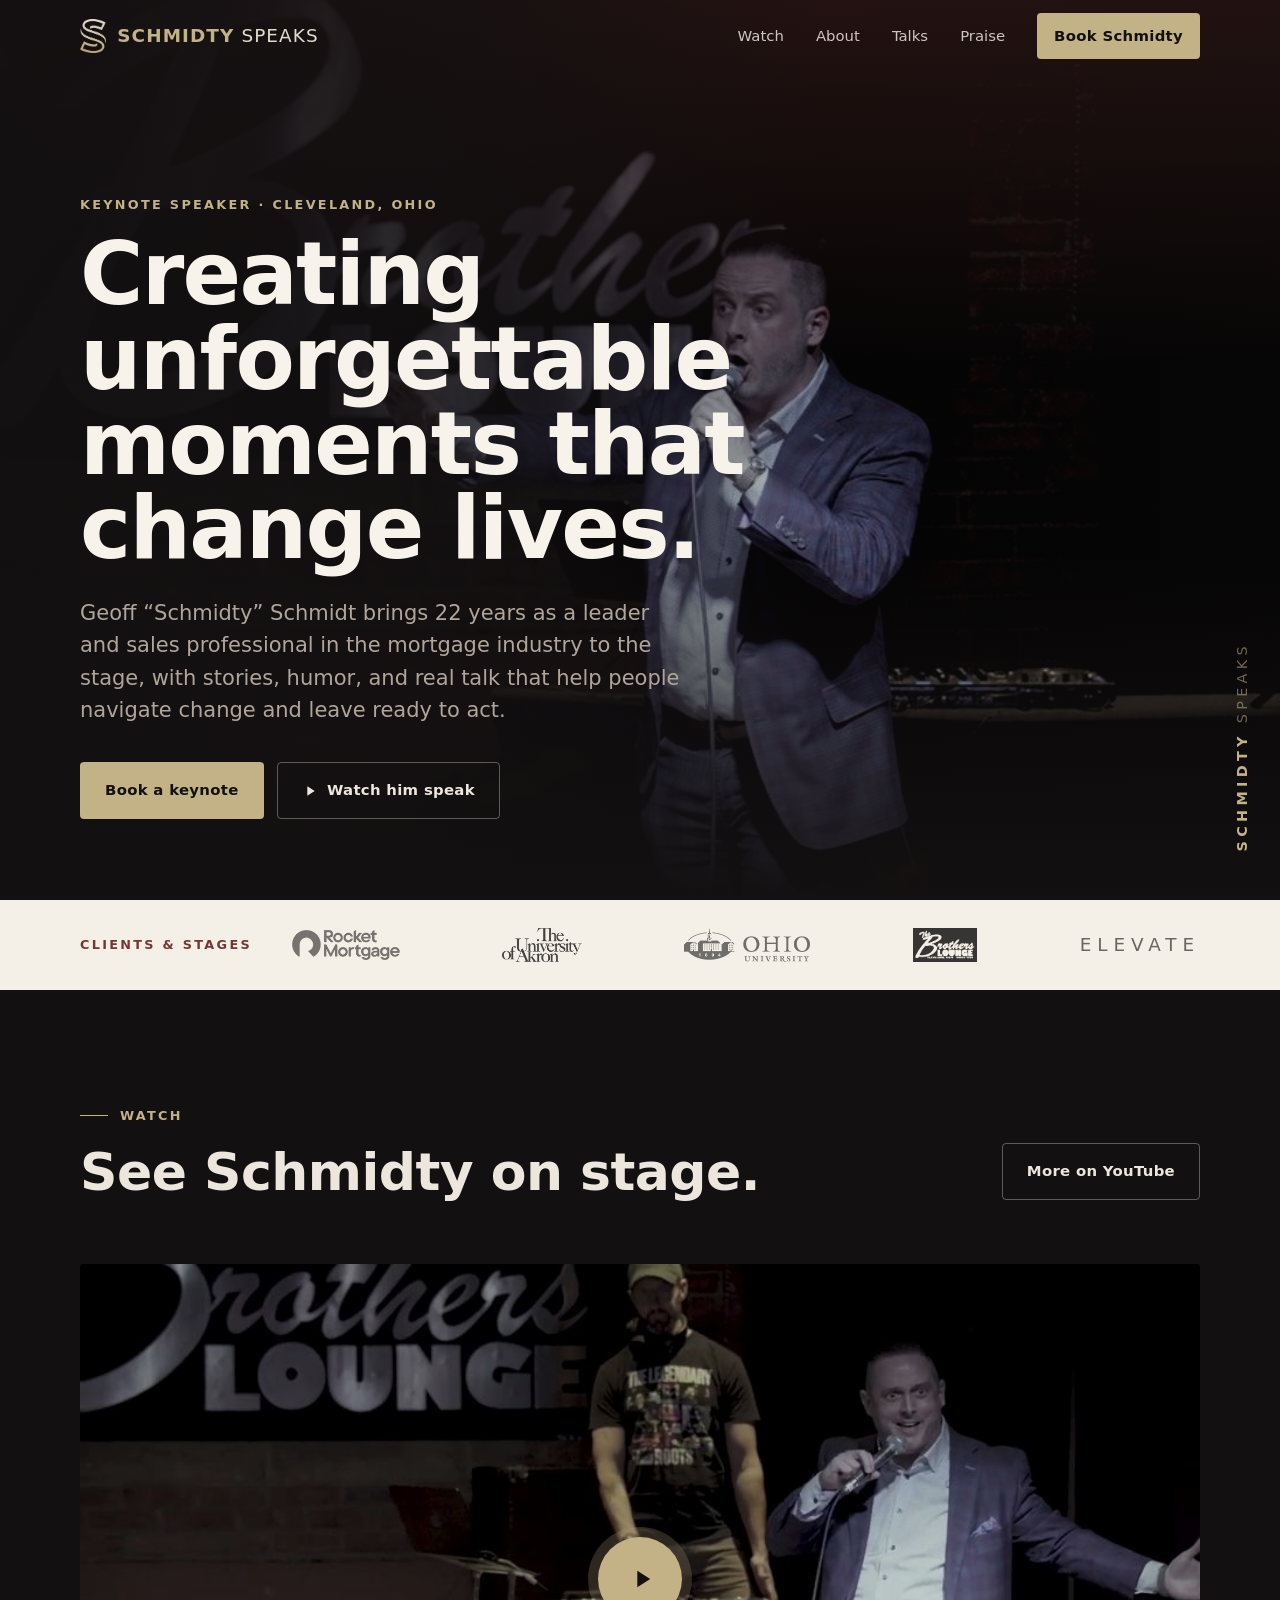
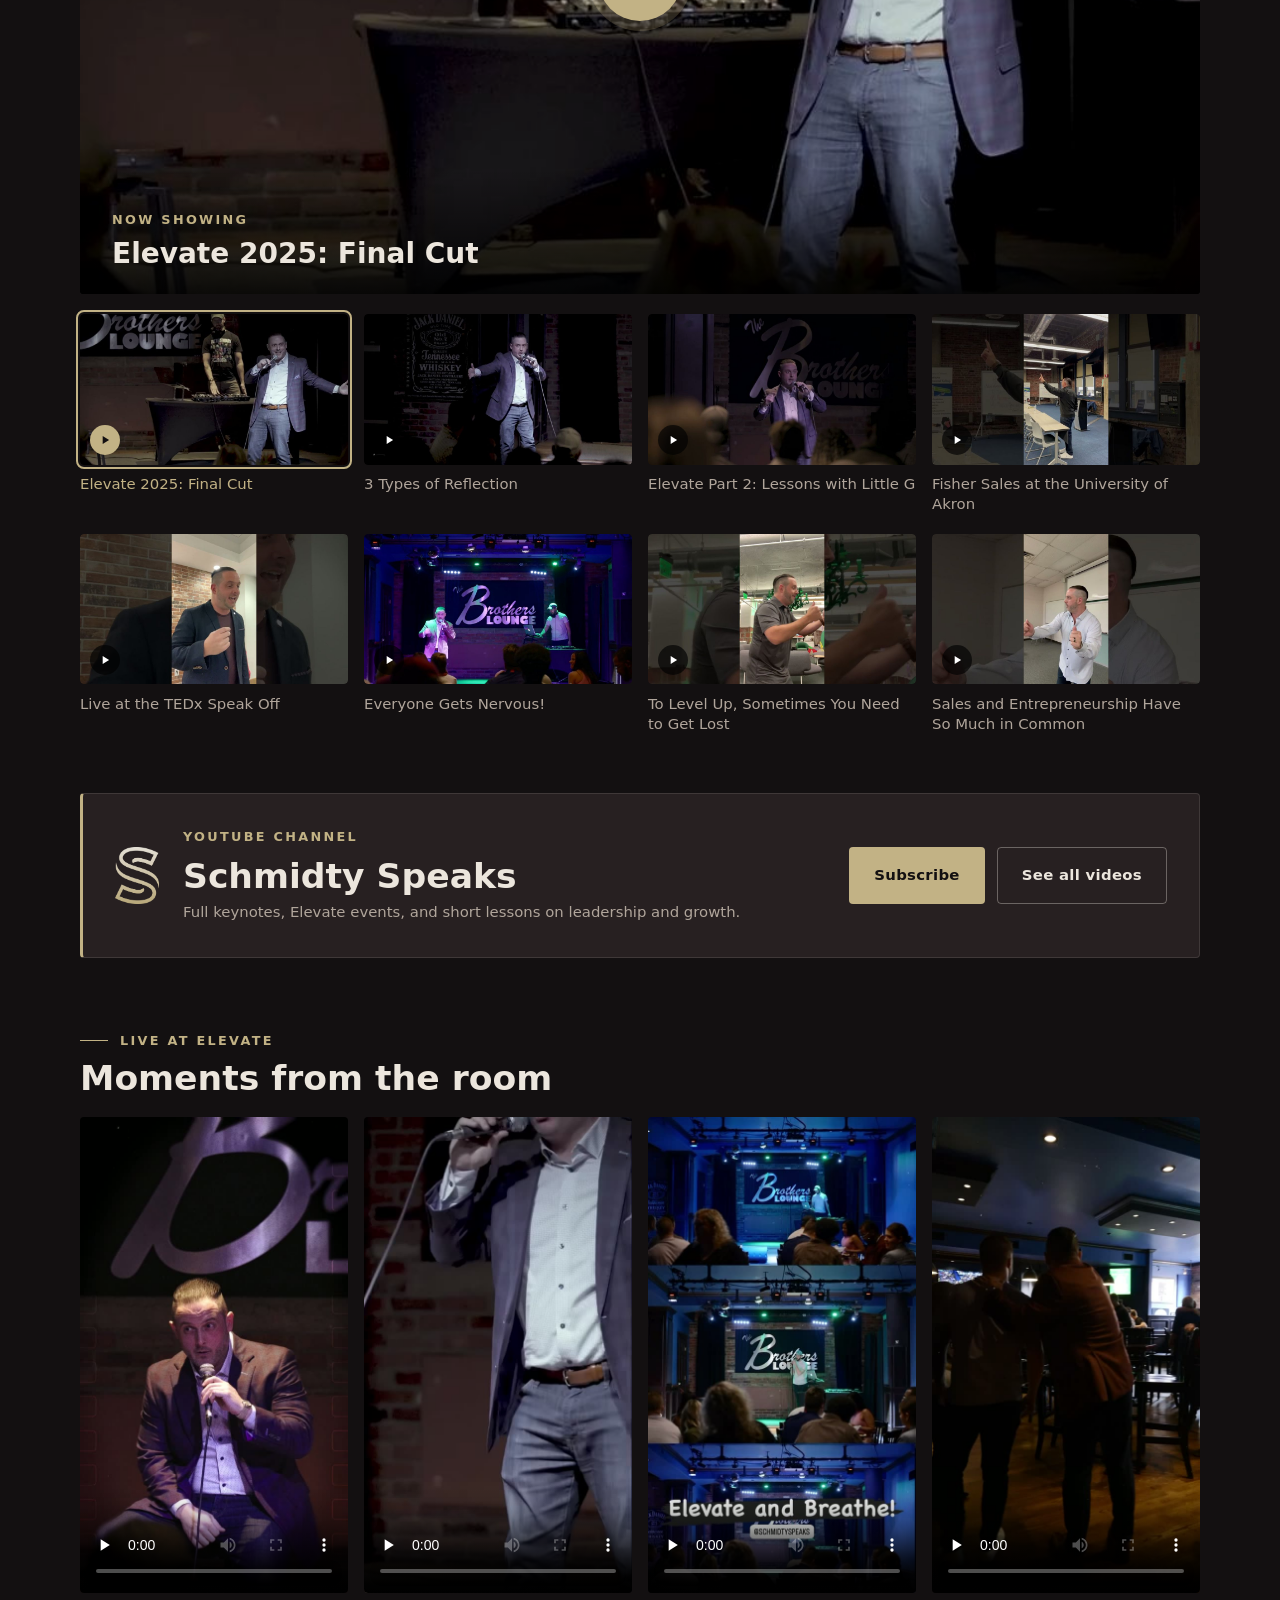
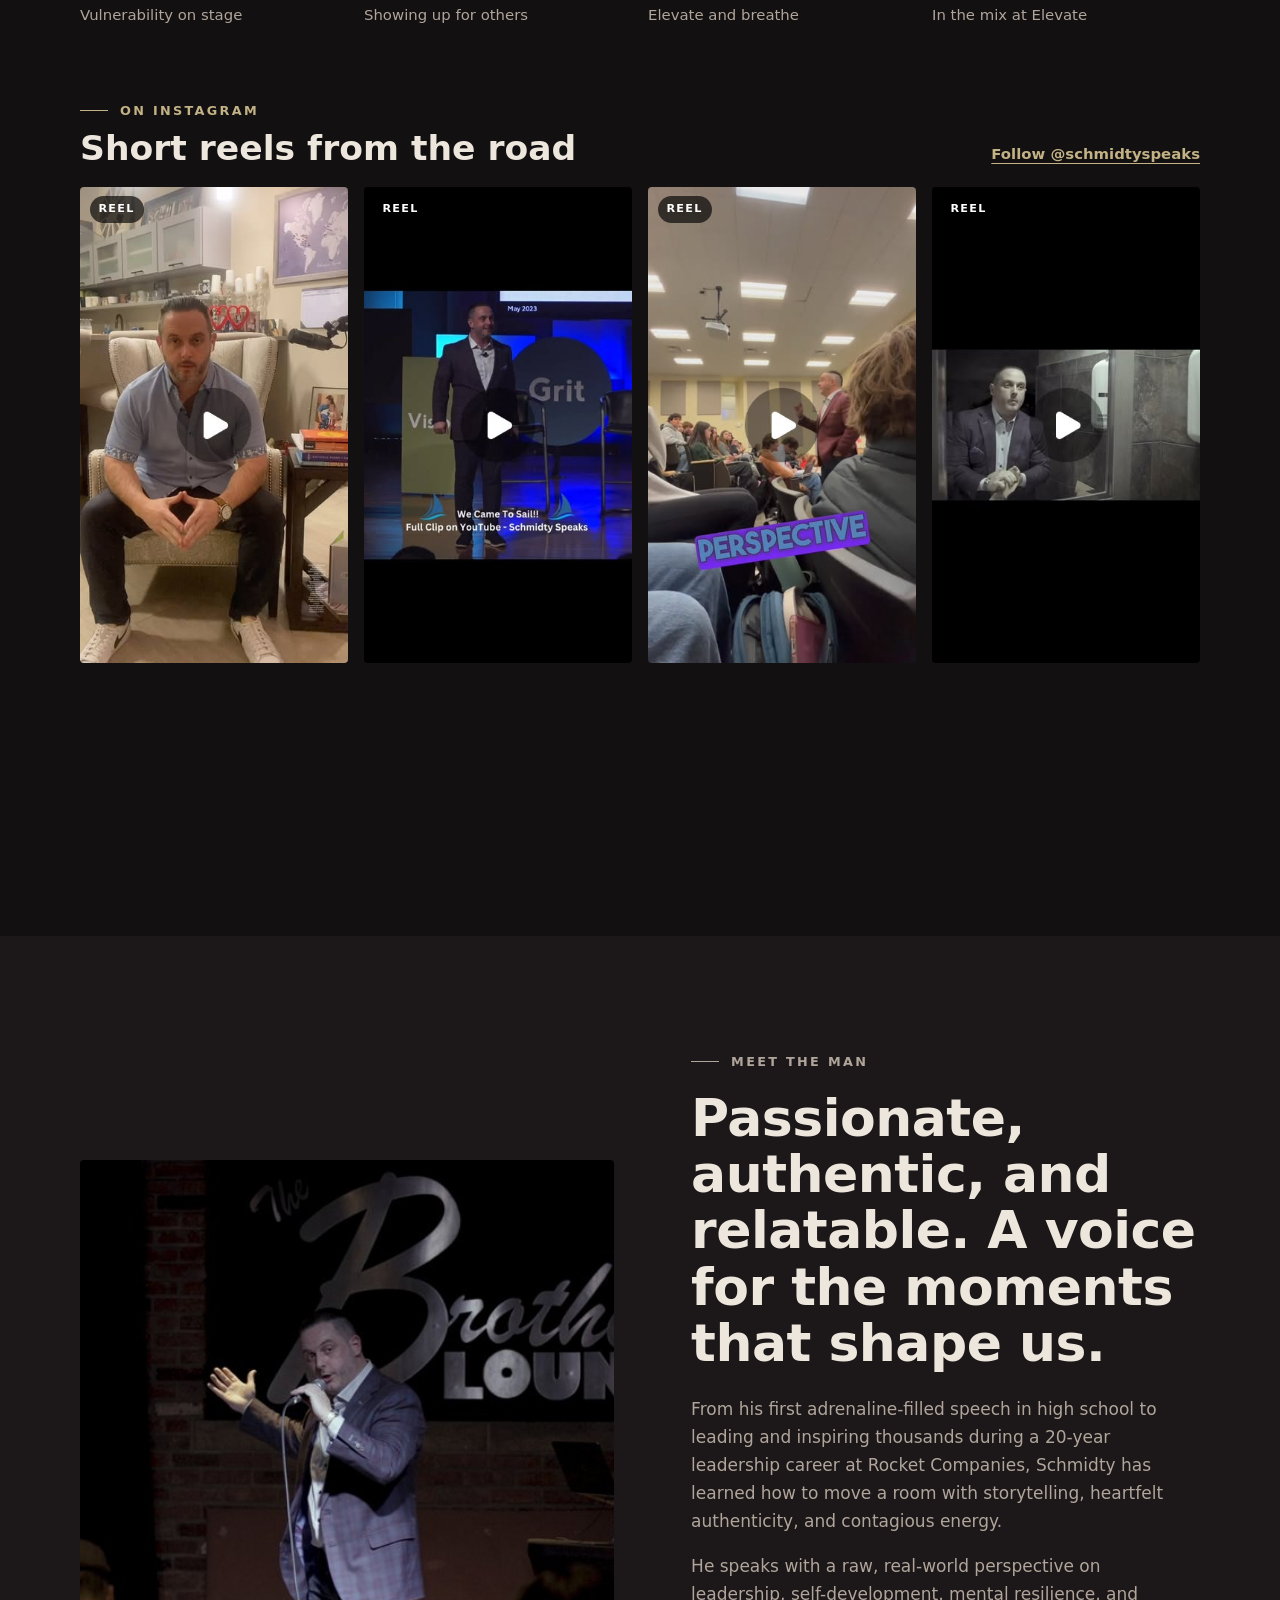
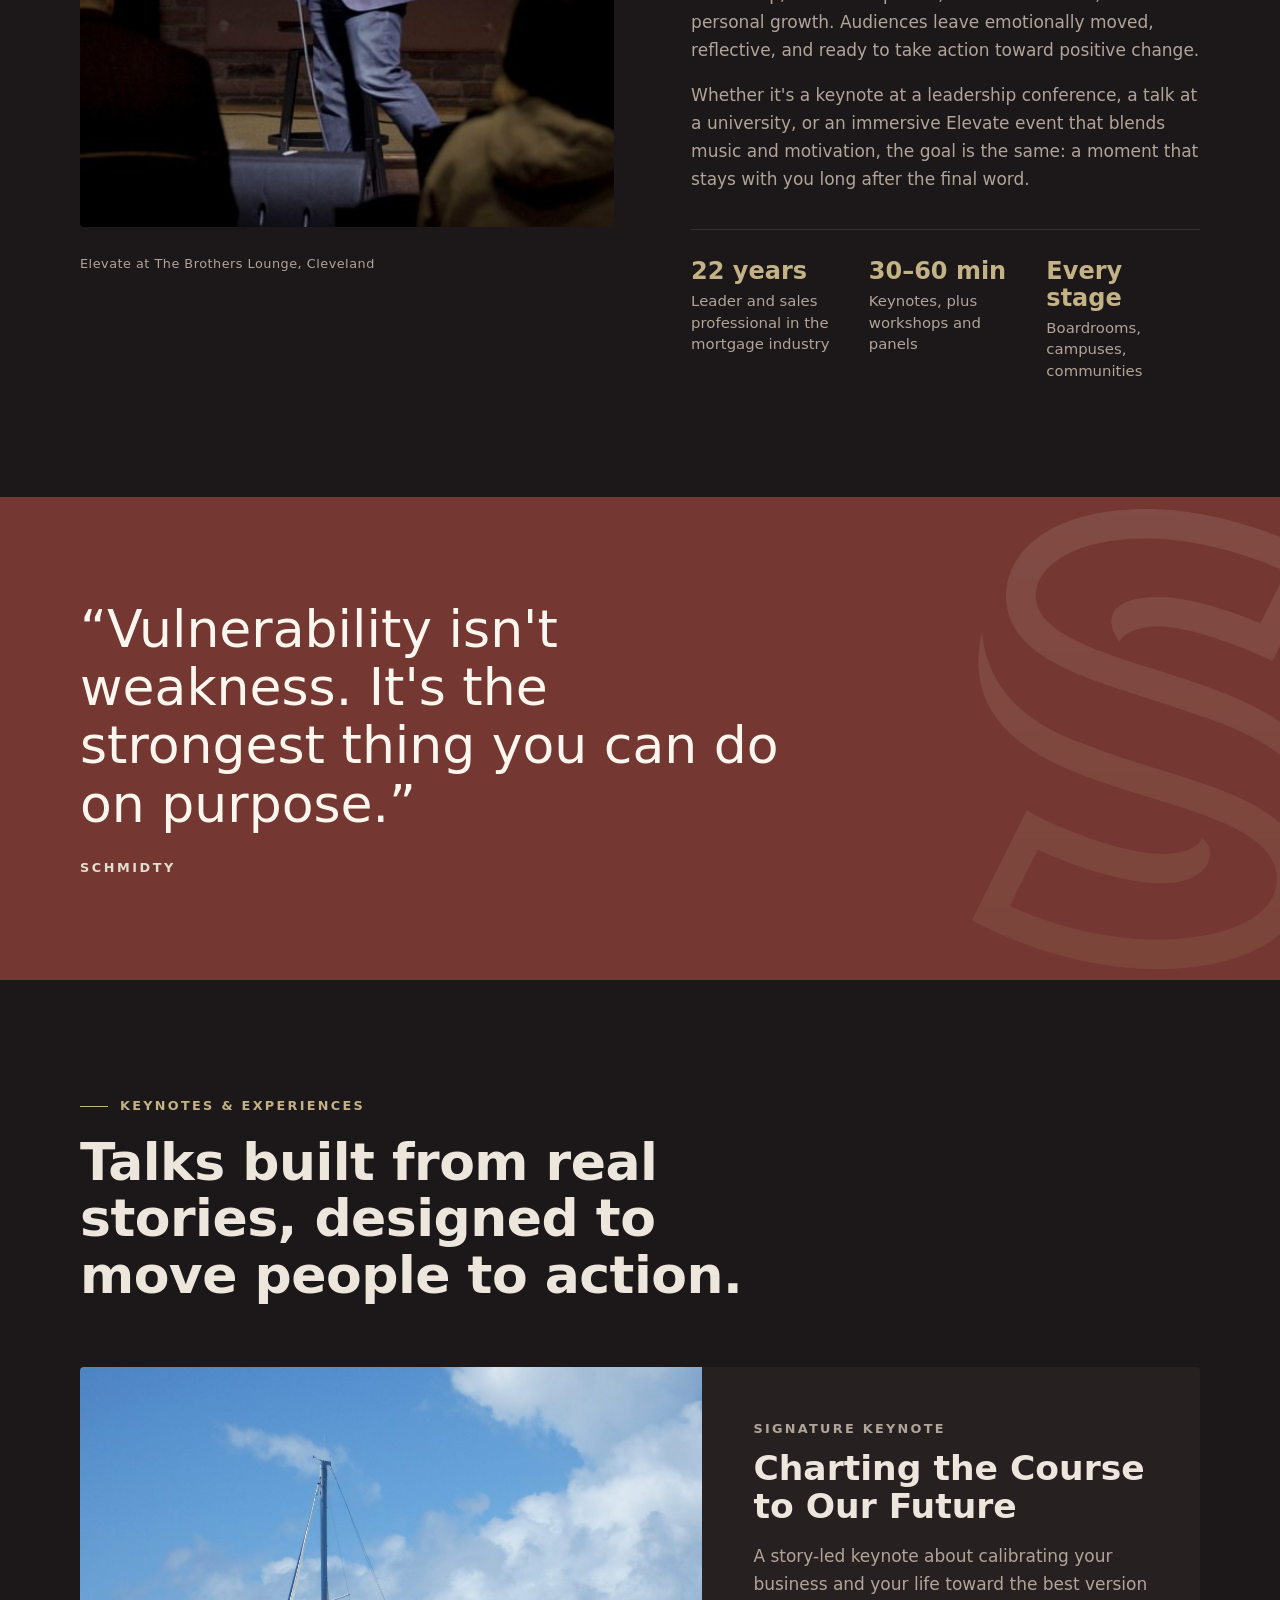
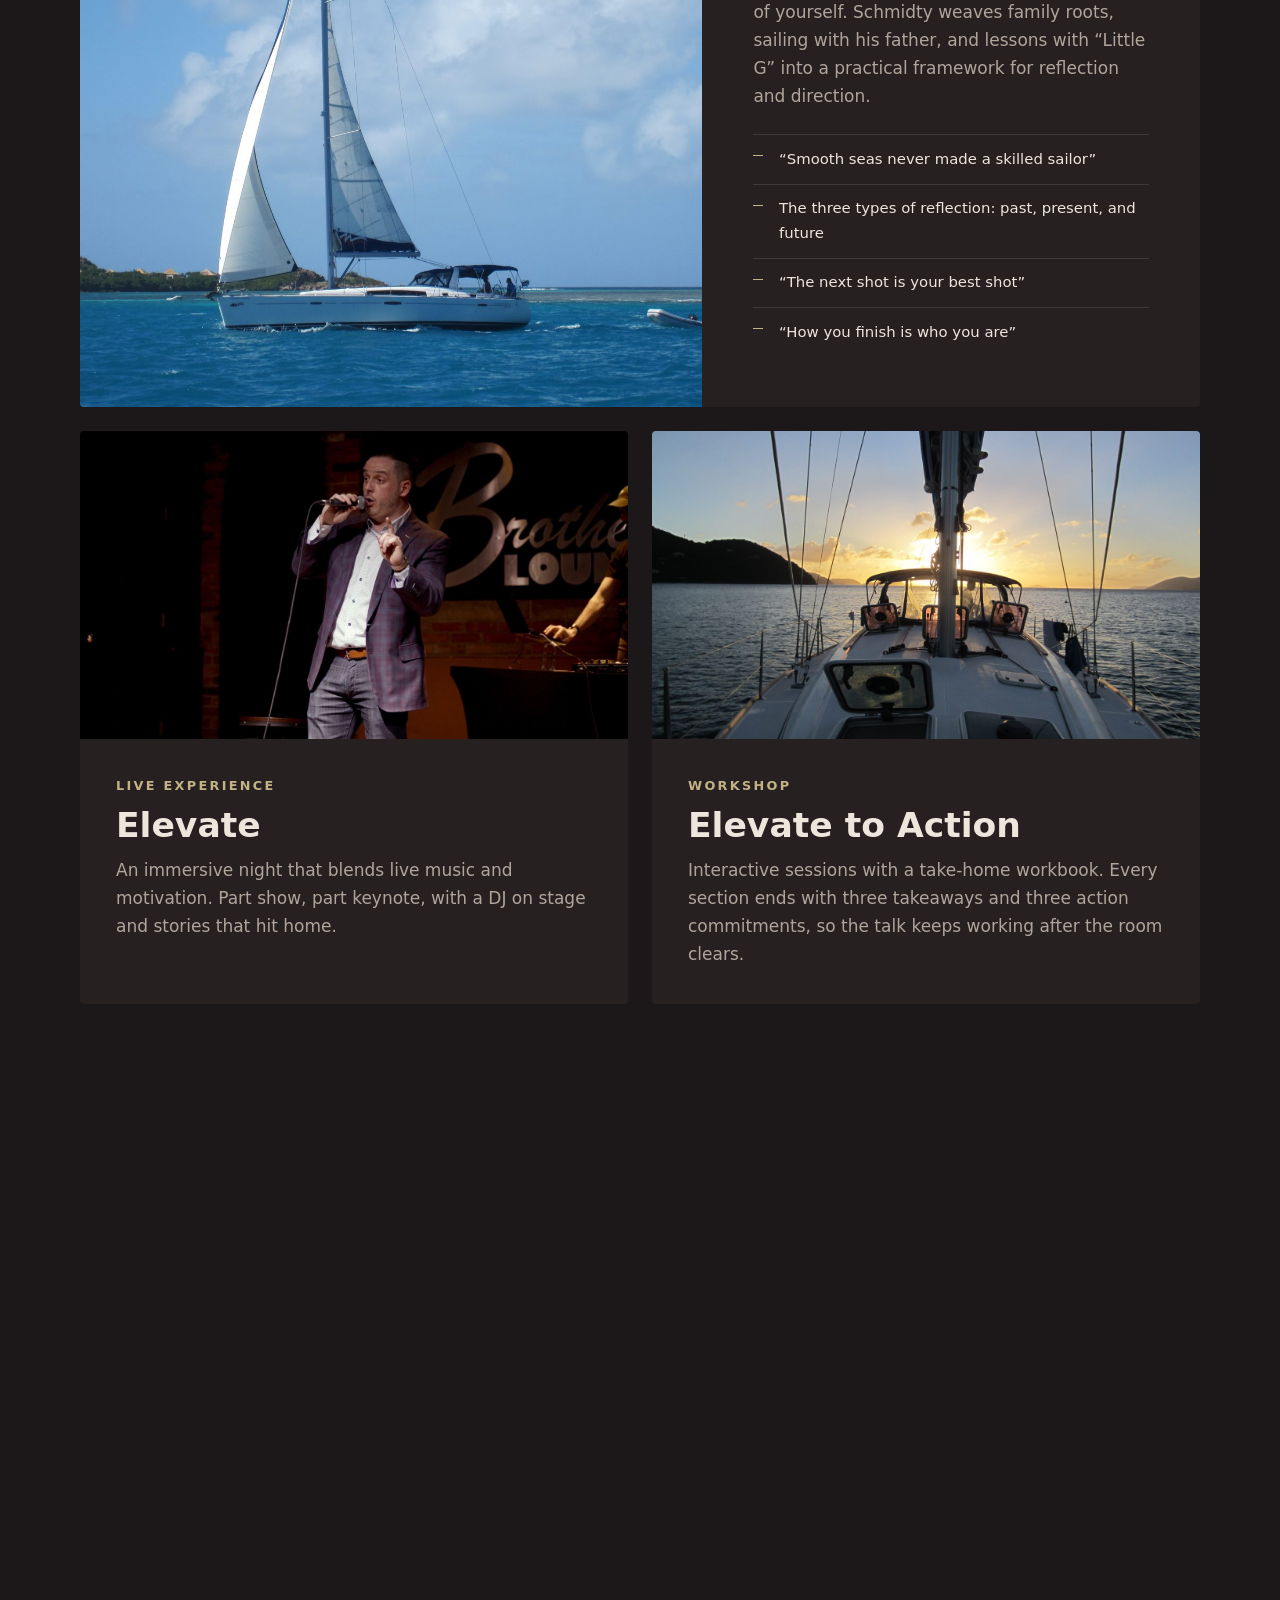
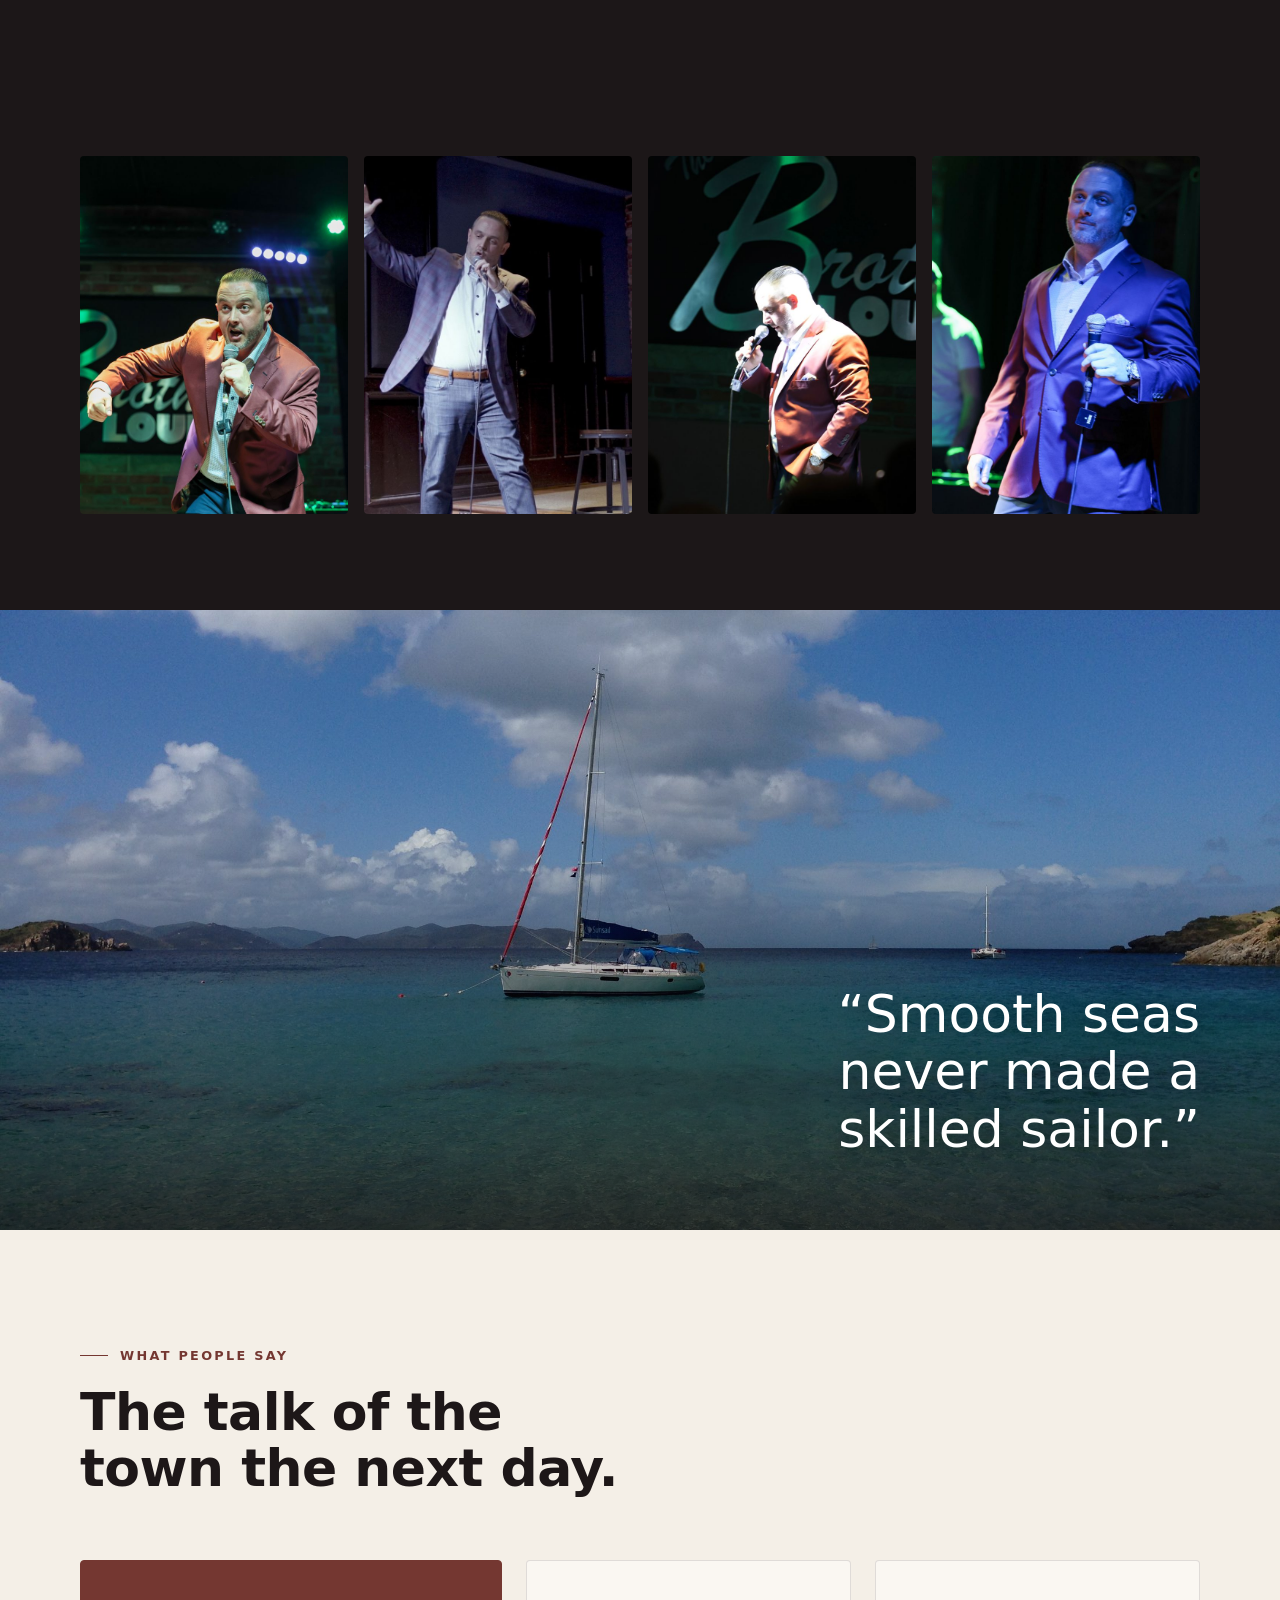
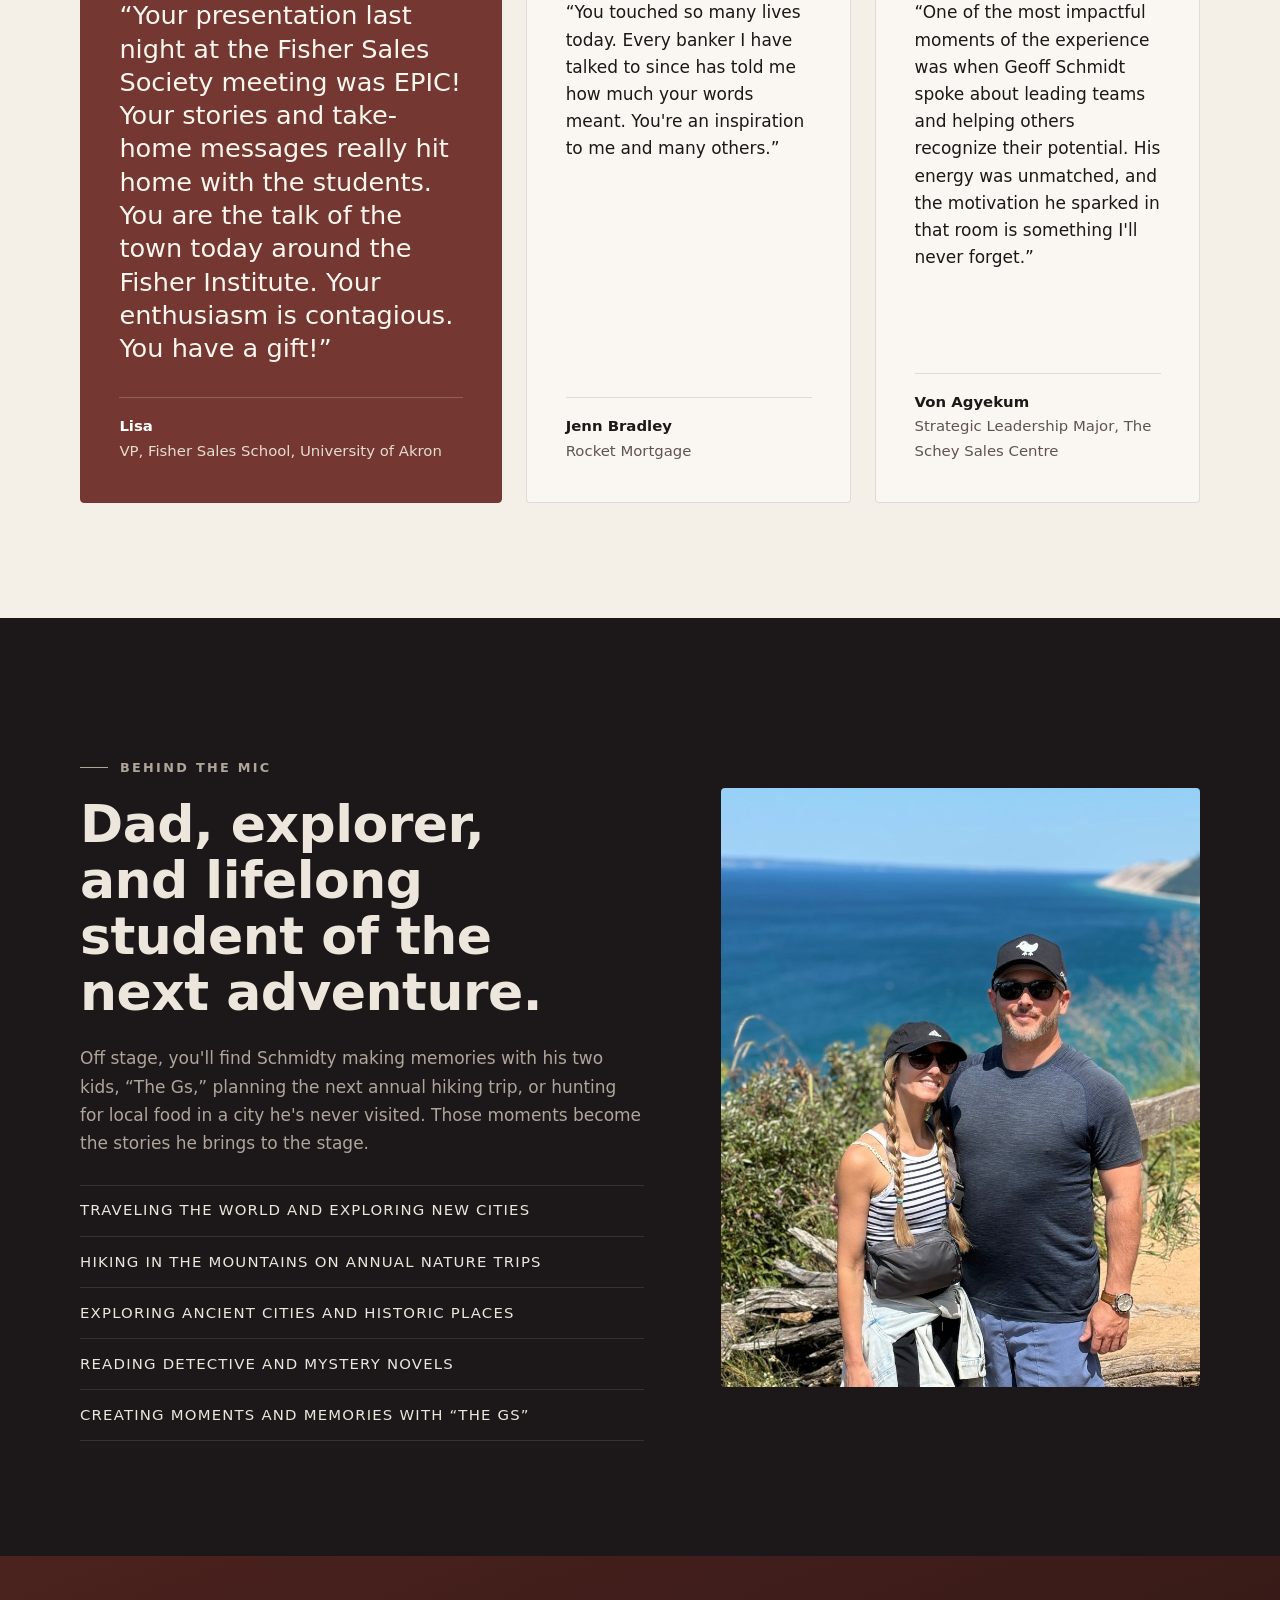
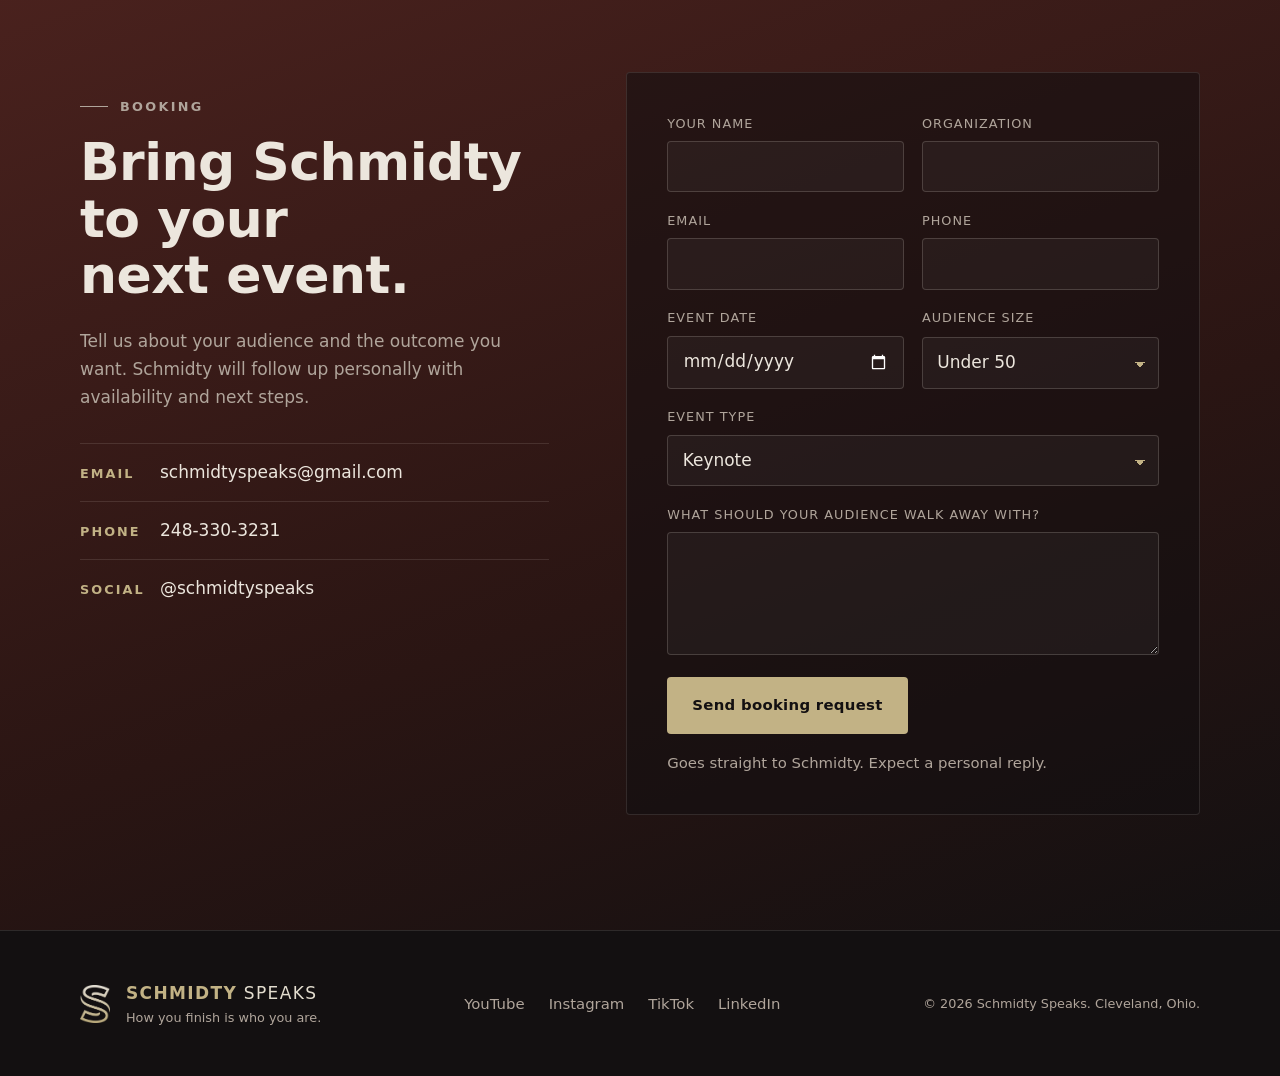
==== index.html @ 467425cf "Booking form: clearer validation, email cleanup, no-CORS fallback; consistent left alignment Co-auth" ====
<!doctype html>
<html lang="en">
<head>
<meta charset="utf-8">
<meta name="viewport" content="width=device-width, initial-scale=1">
<title>Schmidty Speaks | Keynote Speaker Geoff Schmidt</title>
<meta name="description" content="Geoff “Schmidty” Schmidt is a Cleveland keynote speaker on leadership, resilience, and mindset. Book a keynote, workshop, or panel for your team or campus.">
<meta property="og:title" content="Schmidty Speaks | Keynote Speaker Geoff Schmidt">
<meta property="og:description" content="Creating unforgettable moments that change lives. Keynotes, workshops, and panels on leadership, resilience, and mindset.">
<meta property="og:image" content="assets/stage-wide.jpg">
<meta property="og:type" content="website">
<meta property="og:url" content="https://schmidtyspeaks.com">
<link rel="icon" type="image/png" href="assets/favicon.png">
<link rel="preconnect" href="https://api.fontshare.com" crossorigin>
<link href="https://api.fontshare.com/v2/css?f[]=clash-display@500,600&display=swap" rel="stylesheet">
<link href="https://api.fontshare.com/v2/css?f[]=satoshi@400,500,700&display=swap" rel="stylesheet">
<link rel="preload" as="image" href="assets/stage-closeup.jpg?v=2">
<link rel="stylesheet" href="styles.css?v=3">
<script>document.documentElement.classList.add("js")</script>
<script type="application/ld+json">
{"@context":"https://schema.org","@type":"Person","name":"Geoff Schmidt","alternateName":"Schmidty Speaks","jobTitle":"Keynote Speaker","url":"https://schmidtyspeaks.com","email":"mailto:schmidtyspeaks@gmail.com","telephone":"+1-248-330-3231","address":{"@type":"PostalAddress","addressLocality":"Cleveland","addressRegion":"OH","addressCountry":"US"},"sameAs":["https://www.youtube.com/@schmidtyspeaks","https://www.instagram.com/schmidtyspeaks/","https://www.tiktok.com/@schmidty.speaks","https://www.linkedin.com/in/geoff-schmidt-78b8a6326"]}
</script>
</head>
<body>
<a class="skip" href="#main">Skip to content</a>

<header class="site-header" id="header">
  <div class="wrap header-inner">
    <a class="brand" href="#top" aria-label="Schmidty Speaks home">
      <img src="assets/logo-s.png" alt="" width="28" height="36">
      <span class="brand-word"><b>Schmidty</b> Speaks</span>
    </a>
    <nav class="nav" id="nav" aria-label="Primary">
      <a href="#watch">Watch</a>
      <a href="#about">About</a>
      <a href="#talks">Talks</a>
      <a href="#praise">Praise</a>
      <a class="btn btn-gold btn-sm" href="#book">Book Schmidty</a>
    </nav>
    <button class="menu-btn" id="menuBtn" aria-expanded="false" aria-controls="nav" aria-label="Open menu">
      <span></span><span></span>
    </button>
  </div>
</header>

<main id="main">

<!-- HERO -->
<section class="hero" id="top">
  <div class="hero-media" aria-hidden="true">
    <img src="assets/stage-closeup.jpg?v=2" alt="">
  </div>
  <div class="wrap hero-inner">
    <p class="eyebrow">Keynote speaker &middot; Cleveland, Ohio</p>
    <h1 class="hero-title">Creating unforgettable moments that change lives.</h1>
    <p class="hero-sub">Geoff “Schmidty” Schmidt brings 22 years as a leader and sales professional in the mortgage industry to the stage, with stories, humor, and real talk that help people navigate change and leave ready to act.</p>
    <div class="hero-ctas">
      <a class="btn btn-gold" href="#book">Book a keynote</a>
      <a class="btn btn-ghost" href="#watch"><svg viewBox="0 0 24 24" width="16" height="16" aria-hidden="true"><path fill="currentColor" d="M8 5v14l11-7z"/></svg>Watch him speak</a>
    </div>
  </div>
  <div class="vert-word" aria-hidden="true"><b>SCHMIDTY</b> SPEAKS</div>
</section>

<!-- CLIENTS -->
<section class="clients" aria-label="Clients and events">
  <div class="wrap clients-inner">
    <p class="clients-label">Clients &amp; stages</p>
    <ul class="logo-row">
      <li><img src="assets/client-rocket.png" alt="Rocket Mortgage" height="34" class="logo-rocket"></li>
      <li><img src="assets/client-akron.png" alt="The University of Akron" height="44"></li>
      <li><img src="assets/client-ohio.png" alt="Ohio University" height="36"></li>
      <li><img src="assets/client-brothers.png" alt="The Brothers Lounge, Cleveland" height="44"></li>
      <li><span class="logo-text">ELEVATE</span></li>
    </ul>
  </div>
</section>

<!-- WATCH -->
<section class="section watch" id="watch">
  <div class="wrap">
    <div class="section-head reveal">
      <div>
        <p class="kicker">Watch</p>
        <h2 class="h2">See Schmidty on stage.</h2>
      </div>
      <a class="btn btn-ghost head-cta" href="https://www.youtube.com/@schmidtyspeaks/videos" target="_blank" rel="noopener">More on YouTube</a>
    </div>

    <div class="player reveal" id="player" data-id="6aMfyfReLpI">
      <button class="player-poster" id="playerPoster" aria-label="Play video: Schmidty Speaks Elevate 2025 Final Cut">
        <img id="playerImg" src="assets/yt/6aMfyfReLpI.jpg" alt="">
        <span class="play-ring" aria-hidden="true"><svg viewBox="0 0 24 24" width="28" height="28"><path fill="currentColor" d="M8 5v14l11-7z"/></svg></span>
      </button>
      <div class="player-meta">
        <p class="tag">Now showing</p>
        <h3 class="h3" id="playerTitle">Elevate 2025: Final Cut</h3>
      </div>
    </div>

    <ul class="video-grid" id="videoGrid">
      <li><button class="vid is-active" data-id="6aMfyfReLpI" data-title="Elevate 2025: Final Cut"><span class="vid-thumb"><img src="assets/yt/6aMfyfReLpI.jpg" alt="" loading="lazy"><i class="vid-play" aria-hidden="true"><svg viewBox="0 0 24 24" width="14" height="14"><path fill="currentColor" d="M8 5v14l11-7z"/></svg></i></span><span class="vid-title">Elevate 2025: Final Cut</span></button></li>
      <li><button class="vid" data-id="1VMv_w1eqRA" data-title="3 Types of Reflection"><span class="vid-thumb"><img src="assets/yt/1VMv_w1eqRA.jpg" alt="" loading="lazy"><i class="vid-play" aria-hidden="true"><svg viewBox="0 0 24 24" width="14" height="14"><path fill="currentColor" d="M8 5v14l11-7z"/></svg></i></span><span class="vid-title">3 Types of Reflection</span></button></li>
      <li><button class="vid" data-id="OvHZwMlIizE" data-title="Elevate Part 2: Lessons with Little G"><span class="vid-thumb"><img src="assets/yt/OvHZwMlIizE.jpg" alt="" loading="lazy"><i class="vid-play" aria-hidden="true"><svg viewBox="0 0 24 24" width="14" height="14"><path fill="currentColor" d="M8 5v14l11-7z"/></svg></i></span><span class="vid-title">Elevate Part 2: Lessons with Little G</span></button></li>
      <li><button class="vid" data-id="XL_8BrN3oXg" data-title="Fisher Sales at the University of Akron"><span class="vid-thumb"><img src="assets/yt/XL_8BrN3oXg.jpg" alt="" loading="lazy"><i class="vid-play" aria-hidden="true"><svg viewBox="0 0 24 24" width="14" height="14"><path fill="currentColor" d="M8 5v14l11-7z"/></svg></i></span><span class="vid-title">Fisher Sales at the University of Akron</span></button></li>
      <li><button class="vid" data-id="8FYg4rmkSTg" data-title="Live at the TEDx Speak Off"><span class="vid-thumb"><img src="assets/yt/8FYg4rmkSTg.jpg" alt="" loading="lazy"><i class="vid-play" aria-hidden="true"><svg viewBox="0 0 24 24" width="14" height="14"><path fill="currentColor" d="M8 5v14l11-7z"/></svg></i></span><span class="vid-title">Live at the TEDx Speak Off</span></button></li>
      <li><button class="vid" data-id="oCrvVvxhPcQ" data-title="Everyone Gets Nervous!"><span class="vid-thumb"><img src="assets/yt/oCrvVvxhPcQ.jpg" alt="" loading="lazy"><i class="vid-play" aria-hidden="true"><svg viewBox="0 0 24 24" width="14" height="14"><path fill="currentColor" d="M8 5v14l11-7z"/></svg></i></span><span class="vid-title">Everyone Gets Nervous!</span></button></li>
      <li><button class="vid" data-id="QyZnX5eRglw" data-title="To Level Up, Sometimes You Need to Get Lost"><span class="vid-thumb"><img src="assets/yt/QyZnX5eRglw.jpg" alt="" loading="lazy"><i class="vid-play" aria-hidden="true"><svg viewBox="0 0 24 24" width="14" height="14"><path fill="currentColor" d="M8 5v14l11-7z"/></svg></i></span><span class="vid-title">To Level Up, Sometimes You Need to Get Lost</span></button></li>
      <li><button class="vid" data-id="U0_migt1C8I" data-title="Sales and Entrepreneurship Have So Much in Common"><span class="vid-thumb"><img src="assets/yt/U0_migt1C8I.jpg" alt="" loading="lazy"><i class="vid-play" aria-hidden="true"><svg viewBox="0 0 24 24" width="14" height="14"><path fill="currentColor" d="M8 5v14l11-7z"/></svg></i></span><span class="vid-title">Sales and Entrepreneurship Have So Much in Common</span></button></li>
    </ul>

    <div class="channel reveal">
      <img class="channel-logo" src="assets/logo-s.png" alt="" width="44" height="56">
      <div class="channel-copy">
        <p class="tag">YouTube channel</p>
        <h3 class="h3">Schmidty Speaks</h3>
        <p>Full keynotes, Elevate events, and short lessons on leadership and growth.</p>
      </div>
      <div class="channel-ctas">
        <a class="btn btn-gold" href="https://www.youtube.com/@schmidtyspeaks?sub_confirmation=1" target="_blank" rel="noopener">Subscribe</a>
        <a class="btn btn-ghost" href="https://www.youtube.com/@schmidtyspeaks/videos" target="_blank" rel="noopener">See all videos</a>
      </div>
    </div>

    <div class="reels-head reveal">
      <div>
        <p class="kicker">Live at Elevate</p>
        <h3 class="h3">Moments from the room</h3>
      </div>
    </div>
    <ul class="reels clips reveal">
      <li class="clip"><video src="assets/clips/vulnerable.mp4" poster="assets/clips/vulnerable.jpg" controls playsinline preload="none" aria-label="Vulnerability on stage"></video><span class="clip-title">Vulnerability on stage</span></li>
      <li class="clip"><video src="assets/clips/showing-up.mp4" poster="assets/clips/showing-up.jpg" controls playsinline preload="none" aria-label="Showing up for others"></video><span class="clip-title">Showing up for others</span></li>
      <li class="clip"><video src="assets/clips/elevate-breathe.mp4" poster="assets/clips/elevate-breathe.jpg" controls playsinline preload="none" aria-label="Elevate and breathe"></video><span class="clip-title">Elevate and breathe</span></li>
      <li class="clip"><video src="assets/clips/in-the-mix.mp4" poster="assets/clips/in-the-mix.jpg" controls playsinline preload="none" aria-label="In the mix at Elevate"></video><span class="clip-title">In the mix at Elevate</span></li>
    </ul>

    <div class="reels-head reveal">
      <div>
        <p class="kicker">On Instagram</p>
        <h3 class="h3">Short reels from the road</h3>
      </div>
      <a class="text-link" href="https://www.instagram.com/schmidtyspeaks/" target="_blank" rel="noopener">Follow @schmidtyspeaks</a>
    </div>
    <ul class="reels reveal">
      <li><a class="reel" href="https://www.instagram.com/schmidtyspeaks/reel/C2gbwkUgOvu/" target="_blank" rel="noopener" aria-label="Watch on Instagram: At home with Schmidty"><img src="assets/ig/C2gbwkUgOvu.jpg" alt="" loading="lazy"><span class="reel-badge">Reel</span></a></li>
      <li><a class="reel" href="https://www.instagram.com/schmidtyspeaks/reel/Cvv2UcjAPBx/" target="_blank" rel="noopener" aria-label="Watch on Instagram: We Came to Sail"><img src="assets/ig/Cvv2UcjAPBx.jpg" alt="" loading="lazy"><span class="reel-badge">Reel</span></a></li>
      <li><a class="reel" href="https://www.instagram.com/schmidtyspeaks/reel/DGlRLvRpHwW/" target="_blank" rel="noopener" aria-label="Watch on Instagram: Perspective, live in the classroom"><img src="assets/ig/DGlRLvRpHwW.jpg" alt="" loading="lazy"><span class="reel-badge">Reel</span></a></li>
      <li><a class="reel" href="https://www.instagram.com/schmidtyspeaks/reel/DIh3QZqJPpX/" target="_blank" rel="noopener" aria-label="Watch on Instagram: Before the mic"><img src="assets/ig/DIh3QZqJPpX.jpg" alt="" loading="lazy"><span class="reel-badge">Reel</span></a></li>
    </ul>

    <div class="socials reveal">
      <a class="social-card" href="https://www.youtube.com/@schmidtyspeaks" target="_blank" rel="noopener">
        <svg viewBox="0 0 24 24" aria-hidden="true"><path fill="currentColor" d="M23 7.2a3 3 0 0 0-2.1-2.1C19 4.6 12 4.6 12 4.6s-7 0-8.9.5A3 3 0 0 0 1 7.2 31 31 0 0 0 .5 12a31 31 0 0 0 .5 4.8 3 3 0 0 0 2.1 2.1c1.9.5 8.9.5 8.9.5s7 0 8.9-.5a3 3 0 0 0 2.1-2.1 31 31 0 0 0 .5-4.8 31 31 0 0 0-.5-4.8zM9.7 15V9l5.8 3z"/></svg>
        <span><b>YouTube</b>Schmidty Speaks channel</span>
      </a>
      <a class="social-card" href="https://www.instagram.com/schmidtyspeaks/" target="_blank" rel="noopener">
        <svg viewBox="0 0 24 24" aria-hidden="true"><path fill="currentColor" d="M12 7a5 5 0 1 0 0 10 5 5 0 0 0 0-10zm0 8.2a3.2 3.2 0 1 1 0-6.4 3.2 3.2 0 0 1 0 6.4zM17.3 5.5a1.2 1.2 0 1 0 0 2.4 1.2 1.2 0 0 0 0-2.4zM12 2.2c2.7 0 3 0 4 .1 2.7.1 4 1.4 4.1 4.1.1 1 .1 1.4.1 4s0 3-.1 4c-.1 2.7-1.4 4-4.1 4.1-1 .1-1.4.1-4 .1s-3 0-4-.1c-2.7-.1-4-1.4-4.1-4.1-.1-1-.1-1.4-.1-4s0-3 .1-4C4 3.7 5.3 2.4 8 2.3c1-.1 1.3-.1 4-.1zM12 .4C9.3.4 8.9.4 7.9.5 4.3.6 2.3 2.6 2.1 6.2 2 7.2 2 7.6 2 10.3v3.4c0 2.7 0 3.1.1 4.1.2 3.6 2.2 5.6 5.8 5.8 1 .1 1.4.1 4.1.1s3.1 0 4.1-.1c3.6-.2 5.6-2.2 5.8-5.8.1-1 .1-1.4.1-4.1v-3.4c0-2.7 0-3.1-.1-4.1C21.7 2.6 19.7.6 16.1.5 15.1.4 14.7.4 12 .4z"/></svg>
        <span><b>Instagram</b>@schmidtyspeaks</span>
      </a>
      <a class="social-card" href="https://www.tiktok.com/@schmidty.speaks" target="_blank" rel="noopener">
        <svg viewBox="0 0 24 24" aria-hidden="true"><path fill="currentColor" d="M16.6 2h-3.4v13.3a2.9 2.9 0 1 1-2-2.8V9a6.3 6.3 0 1 0 5.4 6.3V8.6a8 8 0 0 0 4.6 1.5V6.7a4.7 4.7 0 0 1-4.6-4.7z"/></svg>
        <span><b>TikTok</b>@schmidty.speaks</span>
      </a>
      <a class="social-card" href="https://www.linkedin.com/in/geoff-schmidt-78b8a6326" target="_blank" rel="noopener">
        <svg viewBox="0 0 24 24" aria-hidden="true"><path fill="currentColor" d="M20.4 2H3.6A1.6 1.6 0 0 0 2 3.6v16.8A1.6 1.6 0 0 0 3.6 22h16.8a1.6 1.6 0 0 0 1.6-1.6V3.6A1.6 1.6 0 0 0 20.4 2zM8 19H5V9.5h3zM6.5 8.2a1.7 1.7 0 1 1 0-3.4 1.7 1.7 0 0 1 0 3.4zM19 19h-3v-4.6c0-1.1 0-2.5-1.5-2.5S12.8 13 12.8 14.3V19h-3V9.5h2.8v1.3a3.1 3.1 0 0 1 2.8-1.5c3 0 3.6 2 3.6 4.6z"/></svg>
        <span><b>LinkedIn</b>Geoff Schmidt</span>
      </a>
    </div>
  </div>
</section>

<!-- ABOUT -->
<section class="section about" id="about">
  <div class="wrap about-grid">
    <figure class="about-photo reveal">
      <img src="assets/stage-wide.jpg" alt="Geoff Schmidt speaking on stage at The Brothers Lounge in Cleveland, with a DJ behind him" loading="lazy">
      <figcaption>Elevate at The Brothers Lounge, Cleveland</figcaption>
    </figure>
    <div class="about-copy reveal">
      <p class="kicker">Meet the man</p>
      <h2 class="h2">Passionate, authentic, and relatable. A voice for the moments that shape us.</h2>
      <p>From his first adrenaline-filled speech in high school to leading and inspiring thousands during a 20-year leadership career at Rocket Companies, Schmidty has learned how to move a room with storytelling, heartfelt authenticity, and contagious energy.</p>
      <p>He speaks with a raw, real-world perspective on leadership, self-development, mental resilience, and personal growth. Audiences leave emotionally moved, reflective, and ready to take action toward positive change.</p>
      <p>Whether it's a keynote at a leadership conference, a talk at a university, or an immersive Elevate event that blends music and motivation, the goal is the same: a moment that stays with you long after the final word.</p>
      <dl class="facts">
        <div><dt>22 years</dt><dd>Leader and sales professional in the mortgage industry</dd></div>
        <div><dt>30–60 min</dt><dd>Keynotes, plus workshops and panels</dd></div>
        <div><dt>Every stage</dt><dd>Boardrooms, campuses, communities</dd></div>
      </dl>
    </div>
  </div>
</section>

<!-- QUOTE BAND -->
<section class="quote-band" aria-label="Signature quote">
  <div class="wrap">
    <blockquote class="reveal">
      <p>“Vulnerability isn't weakness. It's the strongest thing you can do on purpose.”</p>
      <cite>Schmidty</cite>
    </blockquote>
  </div>
</section>

<!-- TALKS -->
<section class="section talks" id="talks">
  <div class="wrap">
    <div class="section-head reveal">
      <p class="kicker">Keynotes &amp; experiences</p>
      <h2 class="h2">Talks built from real stories, designed to move people to action.</h2>
    </div>

    <article class="feature-talk reveal">
      <div class="feature-media">
        <img src="assets/sail-underway.jpg" alt="A white sailboat under full sail on turquoise water beneath a blue sky" loading="lazy">
      </div>
      <div class="feature-copy">
        <p class="tag">Signature keynote</p>
        <h3 class="h3">Charting the Course to Our Future</h3>
        <p>A story-led keynote about calibrating your business and your life toward the best version of yourself. Schmidty weaves family roots, sailing with his father, and lessons with “Little G” into a practical framework for reflection and direction.</p>
        <ul class="takeaways">
          <li>“Smooth seas never made a skilled sailor”</li>
          <li>The three types of reflection: past, present, and future</li>
          <li>“The next shot is your best shot”</li>
          <li>“How you finish is who you are”</li>
        </ul>
      </div>
    </article>

    <div class="talk-cards">
      <article class="talk-card reveal">
        <img src="assets/elevate-dj.jpg" alt="Schmidty speaking into a microphone on stage at The Brothers Lounge while the DJ plays behind him" loading="lazy">
        <div class="talk-card-body">
          <p class="tag">Live experience</p>
          <h3 class="h3">Elevate</h3>
          <p>An immersive night that blends live music and motivation. Part show, part keynote, with a DJ on stage and stories that hit home.</p>
        </div>
      </article>
      <article class="talk-card reveal">
        <img src="assets/sail-sunset.jpg" alt="View from the bow of a sailboat looking toward the mast at sunset" loading="lazy">
        <div class="talk-card-body">
          <p class="tag">Workshop</p>
          <h3 class="h3">Elevate to Action</h3>
          <p>Interactive sessions with a take-home workbook. Every section ends with three takeaways and three action commitments, so the talk keeps working after the room clears.</p>
        </div>
      </article>
    </div>

    <div class="topics-grid">
      <div class="topics reveal">
        <h3 class="h4">Schmidty covers</h3>
        <ol class="topic-list">
          <li><b>Leadership &amp; Culture</b><span>How to lead with heart and build cultures that thrive</span></li>
          <li><b>Overcoming Adversity</b><span>Stories and strategies for resilience through challenge</span></li>
          <li><b>Mental Health &amp; Wellness</b><span>Real talk on personal growth, vulnerability, and healing</span></li>
          <li><b>Motivation &amp; Mindset</b><span>Creating lasting change from the inside out</span></li>
          <li><b>Youth &amp; Education</b><span>Inspiring young minds to find their voice and value</span></li>
        </ol>
      </div>
      <div class="services reveal">
        <h3 class="h4">Ways to work together</h3>
        <ul class="service-list">
          <li><b>Keynote speaking</b><span>30 to 60 minutes</span></li>
          <li><b>Workshops &amp; breakouts</b><span>Interactive sessions</span></li>
          <li><b>Panel moderation</b><span>And other guest appearances</span></li>
          <li><b>Custom curriculum</b><span>For schools and leadership retreats</span></li>
        </ul>
        <h3 class="h4 mt">Who it's for</h3>
        <ul class="chips">
          <li>Corporate teams &amp; leadership summits</li>
          <li>High school &amp; college students</li>
          <li>Educators, coaches &amp; youth mentors</li>
          <li>Community organizations</li>
        </ul>
      </div>
    </div>
  </div>
</section>

<!-- GALLERY -->
<section class="gallery" aria-label="Photos from the stage">
  <div class="wrap">
    <ul class="gallery-grid">
      <li class="g-tall reveal"><img src="assets/gallery/point.jpg" alt="Schmidty in a maroon jacket pointing to the crowd at The Brothers Lounge" loading="lazy"></li>
      <li class="g-wide reveal"><img src="assets/gallery/arm-raised.jpg" alt="Schmidty on stage with one arm raised, microphone in hand" loading="lazy"></li>
      <li class="g-tall reveal"><img src="assets/gallery/blue-mic.jpg" alt="Schmidty smiling on stage in a blue jacket holding a microphone" loading="lazy"></li>
      <li class="g-tall reveal"><img src="assets/gallery/mic-maroon.jpg" alt="Schmidty speaking into a microphone in front of The Brothers Lounge sign" loading="lazy"></li>
    </ul>
  </div>
</section>

<!-- SAIL BAND -->
<section class="sail-band" aria-label="Smooth seas never made a skilled sailor">
  <img src="assets/sail-anchored.jpg" alt="A sailboat anchored in a clear turquoise bay under white clouds" loading="lazy">
  <div class="wrap sail-band-inner">
    <p class="sail-quote reveal">“Smooth seas never made a skilled sailor.”</p>
  </div>
</section>

<!-- PRAISE -->
<section class="section praise" id="praise">
  <div class="wrap">
    <div class="section-head reveal">
      <p class="kicker">What people say</p>
      <h2 class="h2">The talk of the town the next day.</h2>
    </div>
    <div class="praise-grid">
      <figure class="testimonial t-lead reveal">
        <blockquote>“Your presentation last night at the Fisher Sales Society meeting was EPIC! Your stories and take-home messages really hit home with the students. You are the talk of the town today around the Fisher Institute. Your enthusiasm is contagious. You have a gift!”</blockquote>
        <figcaption><b>Lisa</b>VP, Fisher Sales School, University of Akron</figcaption>
      </figure>
      <figure class="testimonial reveal">
        <blockquote>“You touched so many lives today. Every banker I have talked to since has told me how much your words meant. You're an inspiration to me and many others.”</blockquote>
        <figcaption><b>Jenn Bradley</b>Rocket Mortgage</figcaption>
      </figure>
      <figure class="testimonial reveal">
        <blockquote>“One of the most impactful moments of the experience was when Geoff Schmidt spoke about leading teams and helping others recognize their potential. His energy was unmatched, and the motivation he sparked in that room is something I'll never forget.”</blockquote>
        <figcaption><b>Von Agyekum</b>Strategic Leadership Major, The Schey Sales Centre</figcaption>
      </figure>
    </div>
  </div>
</section>

<!-- BEHIND THE MIC -->
<section class="section behind" id="behind">
  <div class="wrap behind-grid">
    <div class="behind-copy reveal">
      <p class="kicker">Behind the mic</p>
      <h2 class="h2">Dad, explorer, and lifelong student of the next adventure.</h2>
      <p>Off stage, you'll find Schmidty making memories with his two kids, “The Gs,” planning the next annual hiking trip, or hunting for local food in a city he's never visited. Those moments become the stories he brings to the stage.</p>
      <ul class="interest-list">
        <li>Traveling the world and exploring new cities</li>
        <li>Hiking in the mountains on annual nature trips</li>
        <li>Exploring ancient cities and historic places</li>
        <li>Reading detective and mystery novels</li>
        <li>Creating moments and memories with “The Gs”</li>
      </ul>
    </div>
    <figure class="behind-photo reveal">
      <img src="assets/behind-the-mic.jpg" alt="Geoff Schmidt smiling on a sunny coastal overlook" loading="lazy">
    </figure>
  </div>
</section>

<!-- BOOK -->
<section class="section book" id="book">
  <div class="wrap book-grid">
    <div class="book-copy reveal">
      <p class="kicker">Booking</p>
      <h2 class="h2">Bring Schmidty to your next event.</h2>
      <p>Tell us about your audience and the outcome you want. Schmidty will follow up personally with availability and next steps.</p>
      <ul class="contact-list">
        <li><span>Email</span><a href="mailto:schmidtyspeaks@gmail.com">schmidtyspeaks@gmail.com</a></li>
        <li><span>Phone</span><a href="tel:+12483303231">248-330-3231</a></li>
        <li><span>Social</span><a href="https://www.instagram.com/schmidtyspeaks/" target="_blank" rel="noopener">@schmidtyspeaks</a></li>
      </ul>
    </div>
    <form class="book-form reveal" id="bookForm" novalidate>
      <div class="field-row">
        <label class="field"><span>Your name</span><input name="name" autocomplete="name" required></label>
        <label class="field"><span>Organization</span><input name="org" autocomplete="organization"></label>
      </div>
      <div class="field-row">
        <label class="field"><span>Email</span><input name="email" type="email" autocomplete="email" required></label>
        <label class="field"><span>Phone</span><input name="phone" type="tel" autocomplete="tel"></label>
      </div>
      <div class="field-row">
        <label class="field"><span>Event date</span><input name="date" type="date"></label>
        <label class="field"><span>Audience size</span>
          <select name="size">
            <option>Under 50</option>
            <option>50 to 150</option>
            <option>150 to 500</option>
            <option>500+</option>
          </select>
        </label>
      </div>
      <label class="field"><span>Event type</span>
          <select name="type">
            <option>Keynote</option>
            <option>Workshop or breakout</option>
            <option>Panel moderation</option>
            <option>Custom curriculum</option>
            <option>Elevate live event</option>
            <option>Not sure yet</option>
          </select>
      </label>
      <label class="field"><span>What should your audience walk away with?</span><textarea name="message" rows="4"></textarea></label>
      <button class="btn btn-gold btn-submit" type="submit">Send booking request</button>
      <input type="text" name="_honey" class="hp" tabindex="-1" autocomplete="off" aria-hidden="true">
      <p class="form-note" id="formNote" role="status" aria-live="polite">Goes straight to Schmidty. Expect a personal reply.</p>
    </form>
  </div>
</section>

</main>

<footer class="site-footer">
  <div class="wrap footer-inner">
    <div class="footer-brand">
      <img src="assets/logo-s.png" alt="" width="34" height="44">
      <div>
        <p class="footer-word"><b>Schmidty</b> Speaks</p>
        <p class="footer-tag">How you finish is who you are.</p>
      </div>
    </div>
    <nav class="footer-links" aria-label="Footer">
      <a href="https://www.youtube.com/@schmidtyspeaks" target="_blank" rel="noopener">YouTube</a>
      <a href="https://www.instagram.com/schmidtyspeaks/" target="_blank" rel="noopener">Instagram</a>
      <a href="https://www.tiktok.com/@schmidty.speaks" target="_blank" rel="noopener">TikTok</a>
      <a href="https://www.linkedin.com/in/geoff-schmidt-78b8a6326" target="_blank" rel="noopener">LinkedIn</a>
    </nav>
    <p class="footer-copy">&copy; 2026 Schmidty Speaks. Cleveland, Ohio.</p>
  </div>
</footer>

<script src="app.js?v=3" defer></script>
</body>
</html>
---- styles.css ----
:root {
  --maroon: #743731;
  --maroon-deep: #4b221e;
  --maroon-ink: #2a1513;
  --ink: #131011;
  --ink-2: #1c1718;
  --ink-3: #272021;
  --gold: #c2b285;
  --gold-soft: #e3ddcf;
  --cream: #f4efe7;
  --paper: #faf7f2;
  --text: #ece6dd;
  --text-muted: #b0a59b;
  --text-dark: #1d1718;
  --text-dark-muted: #5f5450;
  --line-dark: rgba(236, 230, 221, 0.12);
  --line-light: rgba(29, 23, 24, 0.12);

  --font-display: 'Clash Display', 'Satoshi', system-ui, sans-serif;
  --font-body: 'Satoshi', system-ui, -apple-system, 'Segoe UI', sans-serif;

  --text-xs: clamp(0.75rem, 0.72rem + 0.1vw, 0.8125rem);
  --text-sm: clamp(0.875rem, 0.85rem + 0.1vw, 0.9375rem);
  --text-base: clamp(1rem, 0.97rem + 0.15vw, 1.0625rem);
  --text-lg: clamp(1.125rem, 1.05rem + 0.35vw, 1.3125rem);
  --text-xl: clamp(1.5rem, 1.2rem + 1.2vw, 2.25rem);
  --text-2xl: clamp(2rem, 1.4rem + 2.4vw, 3.25rem);
  --text-hero: clamp(2.6rem, 1.4rem + 5vw, 5.75rem);

  --wrap: 1200px;
  --gutter: clamp(1.25rem, 4vw, 2.5rem);
  --section-y: clamp(4.5rem, 9vw, 8.5rem);
  --radius: 4px;
  --ease: cubic-bezier(0.16, 1, 0.3, 1);
}

*, *::before, *::after { box-sizing: border-box; }
html { scroll-behavior: smooth; scroll-padding-top: 76px; -webkit-text-size-adjust: 100%; }
body {
  margin: 0;
  background: var(--ink);
  color: var(--text);
  font-family: var(--font-body);
  font-size: var(--text-base);
  line-height: 1.65;
  -webkit-font-smoothing: antialiased;
  text-rendering: optimizeLegibility;
  overflow-x: hidden;
}
img { display: block; max-width: 100%; height: auto; }
a { color: inherit; }
button { font: inherit; color: inherit; cursor: pointer; }
p { margin: 0 0 1em; }
h1, h2, h3, h4 { margin: 0; font-weight: 600; text-wrap: balance; }
ul, ol { margin: 0; padding: 0; list-style: none; }
:focus-visible { outline: 2px solid var(--gold); outline-offset: 3px; }

.skip { position: absolute; left: -9999px; top: 0; background: var(--gold); color: var(--ink); padding: .6rem 1rem; z-index: 100; }
.skip:focus { left: 1rem; top: 1rem; }

.wrap { width: 100%; max-width: var(--wrap); margin: 0 auto; padding: 0 var(--gutter); }
.section { padding: var(--section-y) 0; }

/* Type */
.eyebrow, .kicker, .tag {
  font-size: var(--text-xs);
  letter-spacing: 0.18em;
  text-transform: uppercase;
  font-weight: 600;
  color: var(--gold);
  margin-bottom: 1.1rem;
}
.kicker { display: flex; align-items: center; gap: .75rem; }
.kicker::before { content: ""; width: 28px; height: 1px; background: currentColor; }
.tag { margin-bottom: .6rem; }
.h2 { font-family: var(--font-display); font-size: var(--text-2xl); line-height: 1.08; letter-spacing: -0.01em; max-width: 20ch; }
.h3 { font-family: var(--font-display); font-size: var(--text-xl); line-height: 1.1; font-weight: 600; }
.h4 { font-size: var(--text-lg); font-weight: 600; line-height: 1.3; }
.mt { margin-top: 2.25rem; }

/* Buttons */
.btn {
  font-family: inherit;
  display: inline-flex; align-items: center; justify-content: center; gap: .55rem;
  padding: .95rem 1.5rem;
  font-size: var(--text-sm); font-weight: 600; letter-spacing: .02em;
  text-decoration: none; border-radius: var(--radius); border: 1px solid transparent;
  transition: background .25s var(--ease), color .25s var(--ease), border-color .25s var(--ease), transform .25s var(--ease);
}
.btn-sm { padding: .6rem 1rem; }
.btn-block { width: 100%; }
.btn-gold { background: var(--gold); color: var(--ink); }
.btn-gold:hover { background: var(--gold-soft); }
.btn-ghost { border-color: rgba(236,230,221,.35); color: var(--text); }
.btn-ghost:hover { border-color: var(--gold); color: var(--gold); }
.btn:active { transform: translateY(1px); }

/* Header */
.site-header {
  position: fixed; inset: 0 0 auto 0; z-index: 50;
  transition: background .35s var(--ease), border-color .35s var(--ease);
  border-bottom: 1px solid transparent;
}
.site-header.is-scrolled { background: rgba(19,16,17,.88); backdrop-filter: blur(14px); -webkit-backdrop-filter: blur(14px); border-color: var(--line-dark); }
.header-inner { display: flex; align-items: center; justify-content: space-between; height: 72px; }
.brand { display: flex; align-items: center; gap: .7rem; text-decoration: none; }
.brand img { width: 26px; height: auto; }
.brand-word { font-family: var(--font-display); font-size: 1.15rem; letter-spacing: .06em; text-transform: uppercase; font-weight: 500; color: var(--gold-soft); }
.brand-word b { font-weight: 600; color: var(--gold); }
.nav { display: flex; align-items: center; gap: 2rem; }
.nav a:not(.btn) { font-size: var(--text-sm); text-decoration: none; color: var(--text); opacity: .85; transition: color .2s, opacity .2s; }
.nav a:not(.btn):hover { color: var(--gold); opacity: 1; }
.menu-btn { display: none; background: none; border: 0; width: 44px; height: 44px; position: relative; }
.menu-btn span { position: absolute; left: 11px; right: 11px; height: 1.5px; background: var(--text); transition: transform .3s var(--ease), top .3s var(--ease); }
.menu-btn span:first-child { top: 17px; }
.menu-btn span:last-child { top: 26px; }
.menu-btn[aria-expanded="true"] span:first-child { top: 21px; transform: rotate(45deg); }
.menu-btn[aria-expanded="true"] span:last-child { top: 21px; transform: rotate(-45deg); }

/* Hero */
.hero { position: relative; min-height: min(100svh, 920px); display: flex; align-items: flex-end; overflow: hidden; background: var(--ink); }
.hero-media { position: absolute; inset: 0; }
.hero-media img { width: 100%; height: 100%; object-fit: cover; object-position: 62% 30%; filter: saturate(.85) contrast(1.05); }
.hero-media::after {
  content: ""; position: absolute; inset: 0;
  background:
    linear-gradient(90deg, rgba(19,16,17,.96) 0%, rgba(19,16,17,.82) 34%, rgba(19,16,17,.25) 64%, rgba(19,16,17,.35) 100%),
    linear-gradient(0deg, rgba(19,16,17,1) 0%, rgba(19,16,17,0) 38%),
    linear-gradient(180deg, rgba(116,55,49,.35), rgba(116,55,49,0) 40%);
}
.hero-inner { position: relative; padding-top: 140px; padding-bottom: clamp(4rem, 9vh, 7rem); }
.hero-title { font-family: var(--font-display); font-size: var(--text-hero); line-height: .98; letter-spacing: -0.02em; max-width: 11.5ch; color: #f7f2ea; }
.hero-sub { margin-top: 1.6rem; max-width: 46ch; color: var(--text-muted); font-size: var(--text-lg); line-height: 1.55; }
.hero-ctas { display: flex; flex-wrap: wrap; gap: .85rem; margin-top: 2.2rem; }
.vert-word {
  position: absolute; right: clamp(.5rem, 2vw, 2rem); bottom: 3rem;
  writing-mode: vertical-rl; transform: rotate(180deg);
  font-family: var(--font-display); font-weight: 500; letter-spacing: .3em; font-size: .9rem;
  color: rgba(194,178,133,.55);
}
.vert-word b { font-weight: 600; color: var(--gold); }

/* Clients */
.clients { background: var(--cream); color: var(--text-dark); }
.clients-inner { display: flex; align-items: center; gap: 2.5rem; padding-top: 1.75rem; padding-bottom: 1.75rem; }
.clients-label { margin: 0; font-size: var(--text-xs); letter-spacing: .18em; text-transform: uppercase; font-weight: 600; color: var(--maroon); white-space: nowrap; }
.logo-row { flex: 1; display: flex; align-items: center; justify-content: space-between; gap: 1.5rem 2.5rem; flex-wrap: wrap; }
.logo-row img { height: 34px; width: auto; max-width: 160px; object-fit: contain; filter: grayscale(1) contrast(1.1); mix-blend-mode: multiply; opacity: .78; transition: opacity .25s, filter .25s; }
.logo-row img:hover { opacity: 1; filter: none; }
.logo-text { font-family: var(--font-display); letter-spacing: .32em; font-weight: 500; font-size: 1.15rem; color: #6d6461; }

/* About */
.about-grid { display: grid; grid-template-columns: 1.05fr 1fr; gap: clamp(2.5rem, 6vw, 6rem); align-items: center; }
.about-photo { margin: 0; position: relative; }
.about-photo img { width: 100%; aspect-ratio: 4/5; object-fit: cover; object-position: 48% 50%; border-radius: var(--radius); }
.about-photo::before { content: ""; position: absolute; inset: 1.25rem -1.25rem -1.25rem 1.25rem; border: 1px solid rgba(194,178,133,.35); border-radius: var(--radius); z-index: -1; }
.about-photo figcaption { margin-top: 1.6rem; font-size: var(--text-xs); color: var(--text-muted); letter-spacing: .04em; }
.about-copy .h2 { margin-bottom: 1.5rem; }
.about-copy p { color: var(--text-muted); max-width: 60ch; }
.facts { display: grid; grid-template-columns: repeat(3, 1fr); gap: 1.5rem; margin: 2.25rem 0 0; padding-top: 1.75rem; border-top: 1px solid var(--line-dark); }
.facts dt { font-family: var(--font-display); font-size: 1.5rem; color: var(--gold); font-weight: 600; line-height: 1.1; }
.facts dd { margin: .4rem 0 0; font-size: var(--text-sm); color: var(--text-muted); line-height: 1.45; }

/* Quote band */
.quote-band { background: var(--maroon); padding: clamp(4rem, 8vw, 6.5rem) 0; position: relative; overflow: hidden; }
.quote-band::after { content: ""; position: absolute; right: -4%; top: 50%; width: 360px; height: 460px; transform: translateY(-50%); background: url(assets/logo-s.png) center/contain no-repeat; opacity: .12; }
.quote-band blockquote { margin: 0; position: relative; z-index: 1; }
.quote-band p { font-family: var(--font-display); font-weight: 500; font-size: var(--text-2xl); line-height: 1.12; max-width: 22ch; color: #fbf6ee; margin: 0; }
.quote-band cite { display: block; margin-top: 1.5rem; font-style: normal; font-size: var(--text-xs); letter-spacing: .2em; text-transform: uppercase; color: var(--gold-soft); font-weight: 600; }

/* Talks */
.talks { background: var(--ink-2); }
.section-head { margin-bottom: clamp(2.5rem, 5vw, 4rem); }
.feature-talk { display: grid; grid-template-columns: 1.25fr 1fr; background: var(--ink-3); border-radius: var(--radius); overflow: hidden; }
.feature-media img { width: 100%; height: 100%; min-height: 380px; object-fit: cover; }
.feature-copy { padding: clamp(2rem, 4vw, 3.25rem); }
.feature-copy .h3 { margin-bottom: 1.1rem; }
.feature-copy > p { color: var(--text-muted); }
.takeaways { margin-top: 1.5rem; display: grid; gap: .1rem; }
.takeaways li { padding: .7rem 0 .7rem 1.6rem; position: relative; border-top: 1px solid var(--line-dark); font-size: var(--text-sm); }
.takeaways li::before { content: ""; position: absolute; left: 0; top: 1.25rem; width: 10px; height: 1px; background: var(--gold); }

.talk-cards { display: grid; grid-template-columns: 1fr 1fr; gap: 1.5rem; margin-top: 1.5rem; }
.talk-card { background: var(--ink-3); border-radius: var(--radius); overflow: hidden; display: flex; flex-direction: column; }
.talk-card img { width: 100%; aspect-ratio: 16/9; object-fit: cover; }
.talk-card-body { padding: clamp(1.5rem, 3vw, 2.25rem); }
.talk-card-body .h3 { margin-bottom: .75rem; }
.talk-card-body p:last-child { color: var(--text-muted); margin: 0; }

.topics-grid { display: grid; grid-template-columns: 1.15fr 1fr; gap: clamp(2.5rem, 6vw, 5rem); margin-top: clamp(3.5rem, 7vw, 5.5rem); }
.topics .h4, .services .h4 { margin-bottom: 1.25rem; }
.topic-list { counter-reset: t; }
.topic-list li { counter-increment: t; display: grid; grid-template-columns: 3rem 1fr; padding: 1.1rem 0; border-top: 1px solid var(--line-dark); }
.topic-list li:last-child { border-bottom: 1px solid var(--line-dark); }
.topic-list li::before { content: "0" counter(t); grid-row: span 2; font-family: var(--font-display); color: var(--gold); font-size: var(--text-sm); padding-top: .15rem; }
.topic-list b, .service-list b { font-weight: 600; font-size: var(--text-base); }
.topic-list span, .service-list span { color: var(--text-muted); font-size: var(--text-sm); }
.service-list li { display: flex; justify-content: space-between; gap: 1rem; padding: .9rem 0; border-top: 1px solid var(--line-dark); align-items: baseline; }
.service-list span { text-align: right; }
.chips { display: flex; flex-wrap: wrap; gap: .5rem; }
.chips li { font-size: var(--text-sm); padding: .45rem .85rem; border: 1px solid rgba(194,178,133,.35); border-radius: 999px; color: var(--gold-soft); }

/* Watch */
.watch { background: var(--ink); }
.about { background: var(--ink-2); }
.watch .section-head { display: flex; align-items: flex-end; justify-content: space-between; gap: 1.5rem; flex-wrap: wrap; }
.watch .section-head .h2 { margin: 0; }
.head-cta { flex: none; }
.channel { display: grid; grid-template-columns: auto 1fr auto; align-items: center; gap: 1.5rem; margin-top: clamp(2.5rem, 5vw, 3.5rem); padding: clamp(1.5rem, 3vw, 2rem); background: var(--ink-3); border: 1px solid var(--line-dark); border-left: 3px solid var(--gold); border-radius: var(--radius); }
.channel-logo { width: 44px; height: auto; }
.channel-copy .h3 { margin: 0 0 .35rem; }
.channel-copy p:last-child { margin: 0; color: var(--text-muted); font-size: var(--text-sm); }
.channel-ctas { display: flex; gap: .75rem; flex-wrap: wrap; }
.channel-ctas .btn { white-space: nowrap; }
.reels-head { display: flex; align-items: flex-end; justify-content: space-between; gap: 1rem; margin-top: clamp(3rem, 6vw, 4.5rem); margin-bottom: 1.25rem; flex-wrap: wrap; }
.reels-head .kicker { margin-bottom: .5rem; }
.reels-head .h3 { margin: 0; }
.text-link { color: var(--gold); font-weight: 600; font-size: var(--text-sm); text-underline-offset: 4px; }
.text-link:hover { color: var(--gold-soft); }
.reels { list-style: none; margin: 0; padding: 0; display: grid; grid-template-columns: repeat(4, 1fr); gap: 1rem; }
.reel { position: relative; display: block; border-radius: var(--radius); overflow: hidden; background: #000; outline: 2px solid transparent; outline-offset: 2px; transition: outline-color .2s; }
.reel img { display: block; width: 100%; aspect-ratio: 9/16; object-fit: cover; transition: transform .5s var(--ease); }
.reel:hover { outline-color: var(--gold); }
.reel:hover img { transform: scale(1.03); }
.reel-badge { position: absolute; top: .6rem; left: .6rem; padding: .25rem .55rem; border-radius: 999px; background: rgba(0,0,0,.65); color: #fff; font-size: .7rem; font-weight: 600; letter-spacing: .12em; text-transform: uppercase; }
.clip { display: flex; flex-direction: column; gap: .6rem; }
.clip video { display: block; width: 100%; aspect-ratio: 9/16; object-fit: cover; background: #000; border-radius: var(--radius); }
.clip-title { font-size: var(--text-sm); color: var(--text-muted); }
.hp { position: absolute; left: -9999px; width: 1px; height: 1px; opacity: 0; }
.btn[disabled] { opacity: .6; cursor: progress; }
.gallery { background: var(--ink-2); padding: 0 0 clamp(4rem, 8vw, 6rem); }
.gallery-grid { list-style: none; margin: 0; padding: 0; display: grid; grid-template-columns: repeat(4, 1fr); gap: 1rem; }
.gallery-grid li { border-radius: var(--radius); overflow: hidden; aspect-ratio: 3/4; }
.gallery-grid img { width: 100%; height: 100%; object-fit: cover; display: block; transition: transform .8s var(--ease); }
.gallery-grid li:hover img { transform: scale(1.03); }
.g-wide img { object-position: 33% 50%; }
.sail-band { position: relative; min-height: clamp(360px, 52vw, 620px); display: flex; align-items: flex-end; overflow: hidden; }
.sail-band img { position: absolute; inset: 0; width: 100%; height: 100%; object-fit: cover; object-position: 50% 80%; }
.sail-band::after { content: ""; position: absolute; inset: 0; background: linear-gradient(0deg, rgba(10,8,9,.72) 0%, rgba(10,8,9,.15) 55%, rgba(10,8,9,0) 100%); }
.sail-band-inner { position: relative; z-index: 1; padding-bottom: clamp(2.5rem, 6vw, 4.5rem); }
.sail-quote { margin: 0 0 0 auto; text-align: right; font-family: var(--font-display); font-weight: 500; font-size: var(--text-2xl); line-height: 1.1; max-width: 14ch; color: #fff; text-shadow: 0 2px 24px rgba(0,0,0,.35); }
.player { position: relative; border-radius: var(--radius); overflow: hidden; background: #000; }
.player-poster, .player iframe { display: block; width: 100%; aspect-ratio: 16/9; border: 0; }
.player-poster { position: relative; padding: 0; background: #000; }
.player-poster img { width: 100%; height: 100%; object-fit: cover; opacity: .82; transition: opacity .35s var(--ease), transform .8s var(--ease); }
.player-poster:hover img { opacity: .95; transform: scale(1.015); }
.play-ring {
  position: absolute; left: 50%; top: 50%; transform: translate(-50%, -50%);
  width: 84px; height: 84px; border-radius: 50%; display: grid; place-items: center;
  background: var(--gold); color: var(--ink); box-shadow: 0 0 0 10px rgba(194,178,133,.22);
  transition: transform .3s var(--ease), box-shadow .3s var(--ease);
}
.play-ring svg { margin-left: 4px; }
.player-poster:hover .play-ring { transform: translate(-50%, -50%) scale(1.06); box-shadow: 0 0 0 16px rgba(194,178,133,.16); }
.player-meta { position: absolute; left: 0; right: 0; bottom: 0; padding: 2.5rem clamp(1.25rem, 3vw, 2rem) 1.5rem; background: linear-gradient(0deg, rgba(0,0,0,.85), rgba(0,0,0,0)); pointer-events: none; }
.player-meta .h3 { font-size: clamp(1.25rem, 1rem + 1vw, 1.75rem); }
.player.is-playing .player-meta { display: none; }

.video-grid { display: grid; grid-template-columns: repeat(4, 1fr); gap: 1rem; margin-top: 1.25rem; }
.vid { width: 100%; text-align: left; background: none; border: 0; padding: 0; }
.vid-thumb { position: relative; display: block; border-radius: var(--radius); outline: 2px solid transparent; outline-offset: 2px; transition: outline-color .2s; }
.vid img { display: block; width: 100%; aspect-ratio: 16/9; object-fit: cover; border-radius: var(--radius); transition: transform .5s var(--ease), filter .25s; }
.vid-thumb { overflow: hidden; }
.vid:hover img { transform: scale(1.03); }
.vid-play { position: absolute; left: .6rem; bottom: .6rem; display: grid; place-items: center; width: 30px; height: 30px; border-radius: 50%; background: rgba(0,0,0,.65); color: #fff; transition: background .2s, color .2s; }
.vid:hover .vid-play, .vid.is-active .vid-play { background: var(--gold); color: #131011; }
.vid .vid-title { display: block; margin-top: .6rem; font-size: var(--text-sm); line-height: 1.35; color: var(--text-muted); transition: color .2s; }
.vid:hover .vid-title { color: var(--text); }
.vid.is-active .vid-thumb { outline-color: var(--gold); }
.vid.is-active .vid-title { color: var(--gold); }

.socials { display: grid; grid-template-columns: repeat(4, 1fr); gap: 1rem; margin-top: clamp(2.5rem, 5vw, 3.5rem); }
.social-card { display: flex; align-items: center; gap: 1rem; padding: 1.15rem 1.25rem; border: 1px solid var(--line-dark); border-radius: var(--radius); text-decoration: none; transition: border-color .25s, background .25s; }
.social-card:hover { border-color: var(--gold); background: rgba(194,178,133,.06); }
.social-card svg { width: 26px; height: 26px; color: var(--gold); flex: none; }
.social-card span { display: flex; flex-direction: column; font-size: var(--text-sm); color: var(--text-muted); line-height: 1.35; }
.social-card b { color: var(--text); font-weight: 600; font-size: var(--text-base); }

/* Praise */
.praise { background: var(--cream); color: var(--text-dark); }
.praise .kicker { color: var(--maroon); }
.praise-grid { display: grid; grid-template-columns: 1.3fr 1fr 1fr; gap: 1.5rem; }
.testimonial { margin: 0; padding: clamp(1.75rem, 3vw, 2.5rem); background: var(--paper); border-radius: var(--radius); display: flex; flex-direction: column; justify-content: space-between; gap: 2rem; border: 1px solid var(--line-light); }
.testimonial blockquote { margin: 0; font-size: var(--text-base); line-height: 1.6; color: var(--text-dark); }
.t-lead { background: var(--maroon); border-color: var(--maroon); }
.t-lead blockquote { color: #fbf6ee; font-family: var(--font-display); font-weight: 500; font-size: clamp(1.2rem, 1rem + .8vw, 1.6rem); line-height: 1.3; }
.testimonial figcaption { font-size: var(--text-sm); color: var(--text-dark-muted); display: flex; flex-direction: column; border-top: 1px solid var(--line-light); padding-top: 1rem; }
.testimonial figcaption b { color: var(--text-dark); font-weight: 600; }
.t-lead figcaption { color: var(--gold-soft); border-color: rgba(255,255,255,.2); }
.t-lead figcaption b { color: #fff; }

/* Behind */
.behind { background: var(--ink-2); }
.behind-grid { display: grid; grid-template-columns: 1fr 0.85fr; gap: clamp(2.5rem, 6vw, 6rem); align-items: center; }
.behind-copy > p { color: var(--text-muted); max-width: 56ch; margin-top: 1.5rem; }
.interest-list { margin-top: 1.75rem; }
.interest-list li { padding: .8rem 0; border-top: 1px solid var(--line-dark); font-size: var(--text-sm); text-transform: uppercase; letter-spacing: .08em; font-weight: 500; }
.interest-list li:last-child { border-bottom: 1px solid var(--line-dark); }
.behind-photo { margin: 0; }
.behind-photo img { width: 100%; aspect-ratio: 4/5; object-fit: cover; object-position: 50% 40%; border-radius: var(--radius); }

/* Book */
.book { background: linear-gradient(160deg, var(--maroon-deep) 0%, var(--maroon-ink) 60%, var(--ink) 100%); }
.book-grid { display: grid; grid-template-columns: 0.9fr 1.1fr; gap: clamp(2.5rem, 6vw, 6rem); align-items: start; }
.book-copy > p { color: var(--text-muted); margin-top: 1.5rem; max-width: 44ch; }
.contact-list { margin-top: 2rem; }
.contact-list li { display: grid; grid-template-columns: 5rem 1fr; padding: .9rem 0; border-top: 1px solid var(--line-dark); align-items: baseline; }
.contact-list span { font-size: var(--text-xs); letter-spacing: .16em; text-transform: uppercase; color: var(--gold); font-weight: 600; }
.contact-list a { text-decoration: none; overflow-wrap: anywhere; }
.contact-list a:hover { color: var(--gold); }
.book-form { background: rgba(19,16,17,.55); border: 1px solid var(--line-dark); border-radius: var(--radius); padding: clamp(1.5rem, 3.5vw, 2.5rem); display: grid; gap: 1.1rem; }
.field-row { display: grid; grid-template-columns: 1fr 1fr; gap: 1.1rem; }
.field { display: grid; gap: .45rem; }
.field span { font-size: var(--text-xs); letter-spacing: .08em; text-transform: uppercase; color: var(--text-muted); font-weight: 500; }
.field input, .field select, .field textarea {
  width: 100%; font: inherit; font-size: var(--text-base); color: var(--text);
  background: rgba(255,255,255,.04); border: 1px solid rgba(236,230,221,.18); border-radius: var(--radius);
  padding: .8rem .9rem; transition: border-color .2s, background .2s;
}
.field select { appearance: none; background-image: linear-gradient(45deg, transparent 50%, var(--gold) 50%), linear-gradient(135deg, var(--gold) 50%, transparent 50%); background-position: calc(100% - 18px) 55%, calc(100% - 13px) 55%; background-size: 5px 5px; background-repeat: no-repeat; padding-right: 2.2rem; }
.field select option { background: var(--ink-2); color: var(--text); }
.field input:focus, .field select:focus, .field textarea:focus { outline: none; border-color: var(--gold); background: rgba(255,255,255,.07); }
.field input[aria-invalid="true"] { border-color: #e08a7e; }
.field textarea { resize: vertical; min-height: 110px; }
.field input[type="date"] { color-scheme: dark; }
.form-note { margin: 0; font-size: var(--text-sm); line-height: 1.5; color: var(--text-muted); text-align: left; }
/* Intake form: one consistent left edge and type scale */
.book-form, .book-form .field, .book-form input, .book-form select, .book-form textarea { text-align: left; }
.book-form .field input, .book-form .field select, .book-form .field textarea { -webkit-appearance: none; appearance: none; font-family: inherit; line-height: 1.4; min-height: 3.1rem; margin: 0; display: block; }
.book-form .field textarea { min-height: 110px; }
.book-form input[type="date"] { display: block; }
.book-form input[type="date"]::-webkit-date-and-time-value { text-align: left; margin: 0; }
.book-form input[type="date"]::-webkit-datetime-edit { padding: 0; }
.book-form .btn-submit { justify-self: start; width: auto; min-width: 15rem; margin-top: .3rem; }
.form-note.is-error { color: #f0a597; }
.form-note.is-ok { color: var(--gold); }

/* Footer */
.site-footer { background: var(--ink); border-top: 1px solid var(--line-dark); padding: 3rem 0; }
.footer-inner { display: flex; align-items: center; justify-content: space-between; gap: 2rem; flex-wrap: wrap; }
.footer-brand { display: flex; align-items: center; gap: 1rem; }
.footer-brand img { width: 30px; height: auto; }
.footer-word { margin: 0; font-family: var(--font-display); text-transform: uppercase; letter-spacing: .08em; color: var(--gold-soft); }
.footer-word b { color: var(--gold); font-weight: 600; }
.footer-tag { margin: 0; font-size: var(--text-xs); color: var(--text-muted); }
.footer-links { display: flex; gap: 1.5rem; flex-wrap: wrap; }
.footer-links a { font-size: var(--text-sm); text-decoration: none; color: var(--text-muted); }
.footer-links a:hover { color: var(--gold); }
.footer-copy { margin: 0; font-size: var(--text-xs); color: var(--text-muted); }

/* Reveal (only when JS is on) */
.js .reveal { opacity: 0; transform: translateY(18px); transition: opacity .9s var(--ease), transform .9s var(--ease); }
.js .reveal.is-in { opacity: 1; transform: none; }
@media (prefers-reduced-motion: reduce) {
  html { scroll-behavior: auto; }
  .js .reveal { opacity: 1; transform: none; transition: none; }
}

/* Responsive */
@media (max-width: 1024px) {
  .video-grid { grid-template-columns: repeat(2, 1fr); }
  .socials { grid-template-columns: repeat(2, 1fr); }
  .reels { grid-template-columns: repeat(2, 1fr); }
  .gallery-grid { grid-template-columns: 1fr 1fr; }
  .channel { grid-template-columns: auto 1fr; }
  .channel-ctas { grid-column: 1 / -1; }
  .praise-grid { grid-template-columns: 1fr 1fr; }
  .t-lead { grid-column: 1 / -1; }
  .feature-talk { grid-template-columns: 1fr; }
  .feature-media img { min-height: 0; aspect-ratio: 16/9; }
}
@media (max-width: 860px) {
  .menu-btn { display: block; }
  .nav {
    position: fixed; inset: 72px 0 auto 0; flex-direction: column; align-items: stretch; gap: 0;
    background: var(--ink); padding: .5rem var(--gutter) 1.5rem; border-bottom: 1px solid var(--line-dark);
    transform: translateY(-8px); opacity: 0; visibility: hidden; transition: opacity .25s var(--ease), transform .25s var(--ease), visibility .25s;
  }
  .nav.is-open { opacity: 1; visibility: visible; transform: none; }
  .nav a:not(.btn) { padding: 1rem 0; border-bottom: 1px solid var(--line-dark); font-size: var(--text-base); }
  .nav .btn { margin-top: 1.25rem; padding: .9rem 1rem; }
  .site-header.menu-open { background: var(--ink); }
  .about-grid, .behind-grid, .book-grid, .topics-grid { grid-template-columns: 1fr; }
  .about-photo img { aspect-ratio: 4/3; }
  .about-photo::before { display: none; }
  .behind-photo { order: -1; }
  .behind-photo img { aspect-ratio: 4/3; }
  .talk-cards { grid-template-columns: 1fr; }
  .clients-inner { flex-direction: column; align-items: flex-start; gap: 1.25rem; }
  .logo-row { justify-content: flex-start; gap: 1.5rem 2rem; }
  .vert-word { display: none; }
}
@media (max-width: 560px) {
  .hero { min-height: 92svh; }
  .hero-media img { object-position: 64% 30%; }
  .hero-media::after { background: linear-gradient(0deg, rgba(19,16,17,1) 18%, rgba(19,16,17,.7) 55%, rgba(19,16,17,.35) 100%); }
  .hero-ctas .btn { flex: 1 1 auto; }
  .facts { grid-template-columns: 1fr; gap: 1rem; }
  .facts dt { font-size: 1.3rem; white-space: nowrap; }
  .facts div { display: grid; grid-template-columns: 8.5rem 1fr; align-items: baseline; gap: 1rem; }
  .facts dd { margin: 0; }
  .praise-grid { grid-template-columns: 1fr; }
  .video-grid { gap: .9rem .75rem; }
  .socials { grid-template-columns: 1fr; }
  .channel { grid-template-columns: 1fr; }
  .channel-ctas .btn { flex: 1; justify-content: center; }
  .reels { gap: .75rem; }
  .gallery-grid { grid-template-columns: 1fr 1fr; gap: .75rem; }
  .field-row { grid-template-columns: 1fr; }
  .play-ring { width: 64px; height: 64px; }
  .player-meta { padding-bottom: 1rem; }
  .logo-row img { height: 30px; max-width: 120px; }
  .quote-band::after { width: 200px; height: 260px; right: -12%; }
  .footer-inner { flex-direction: column; align-items: flex-start; }
}
.logo-row img.logo-rocket { height: 30px; }
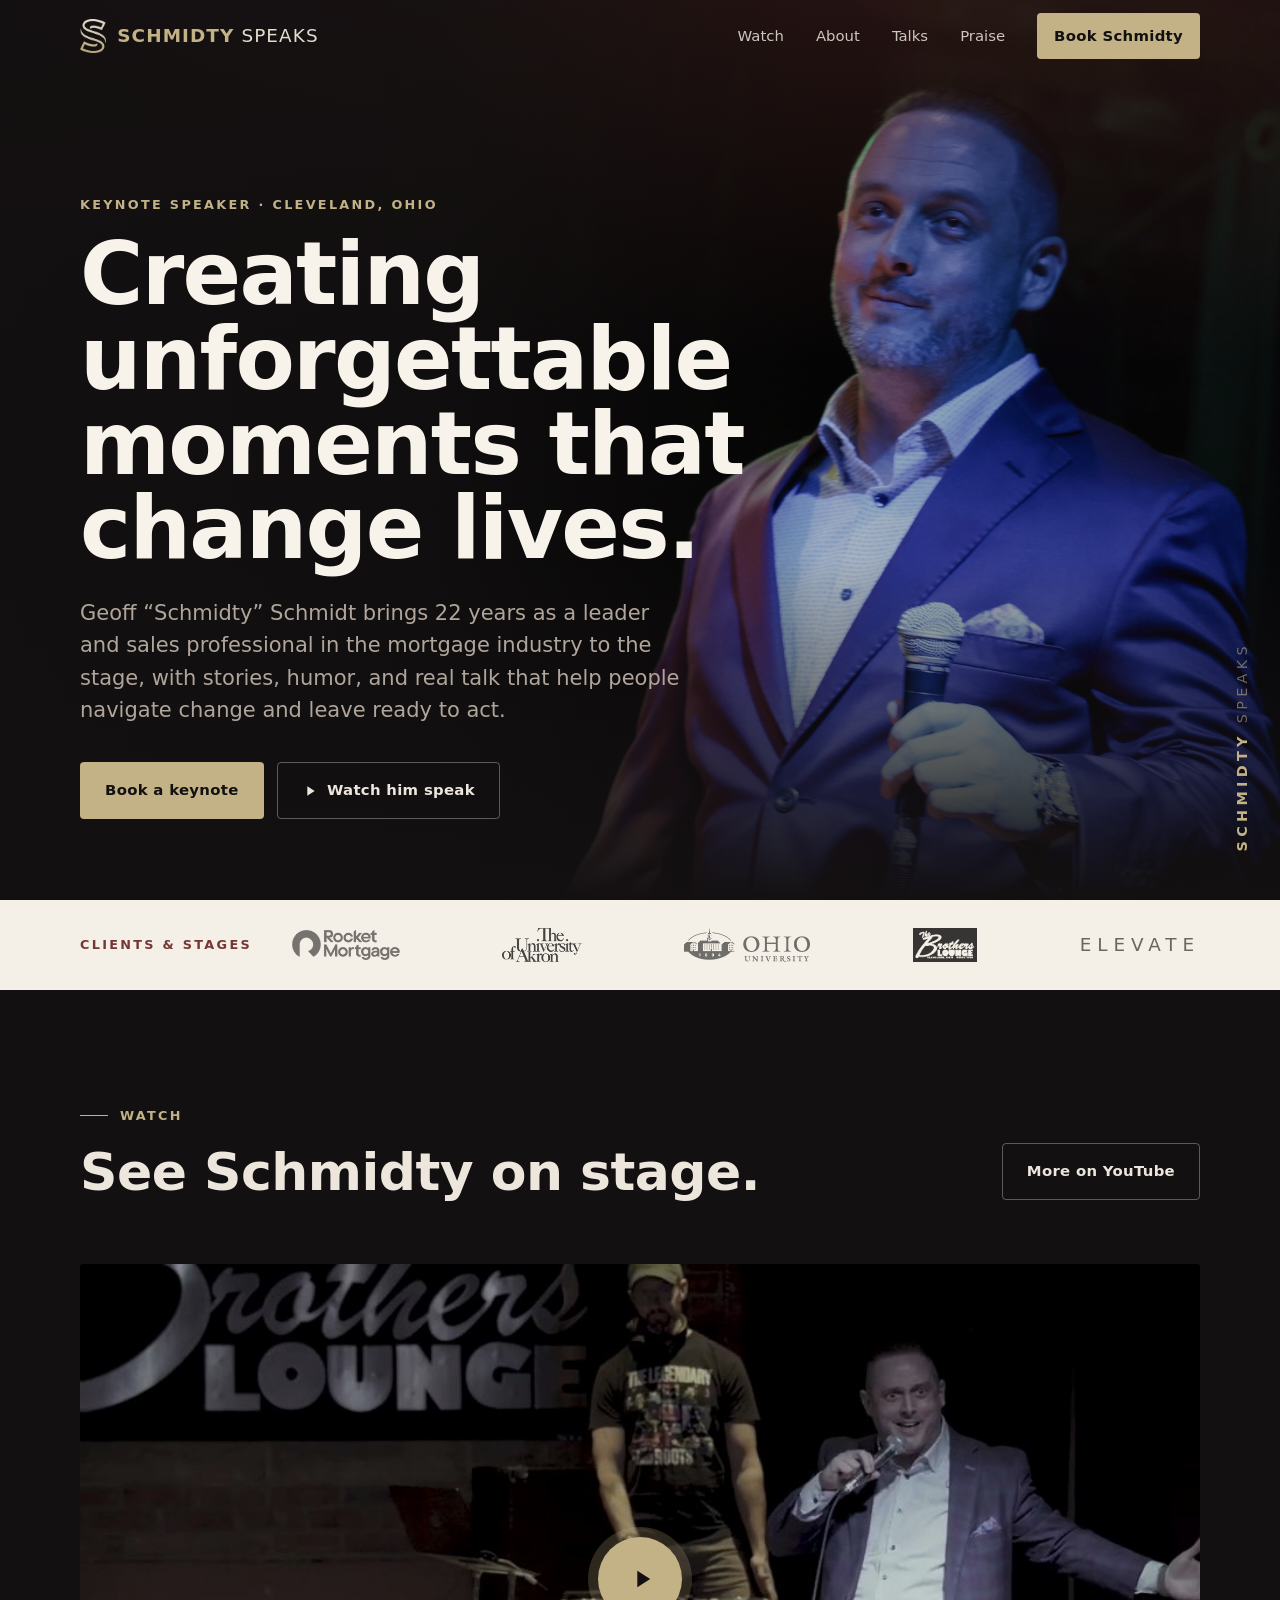
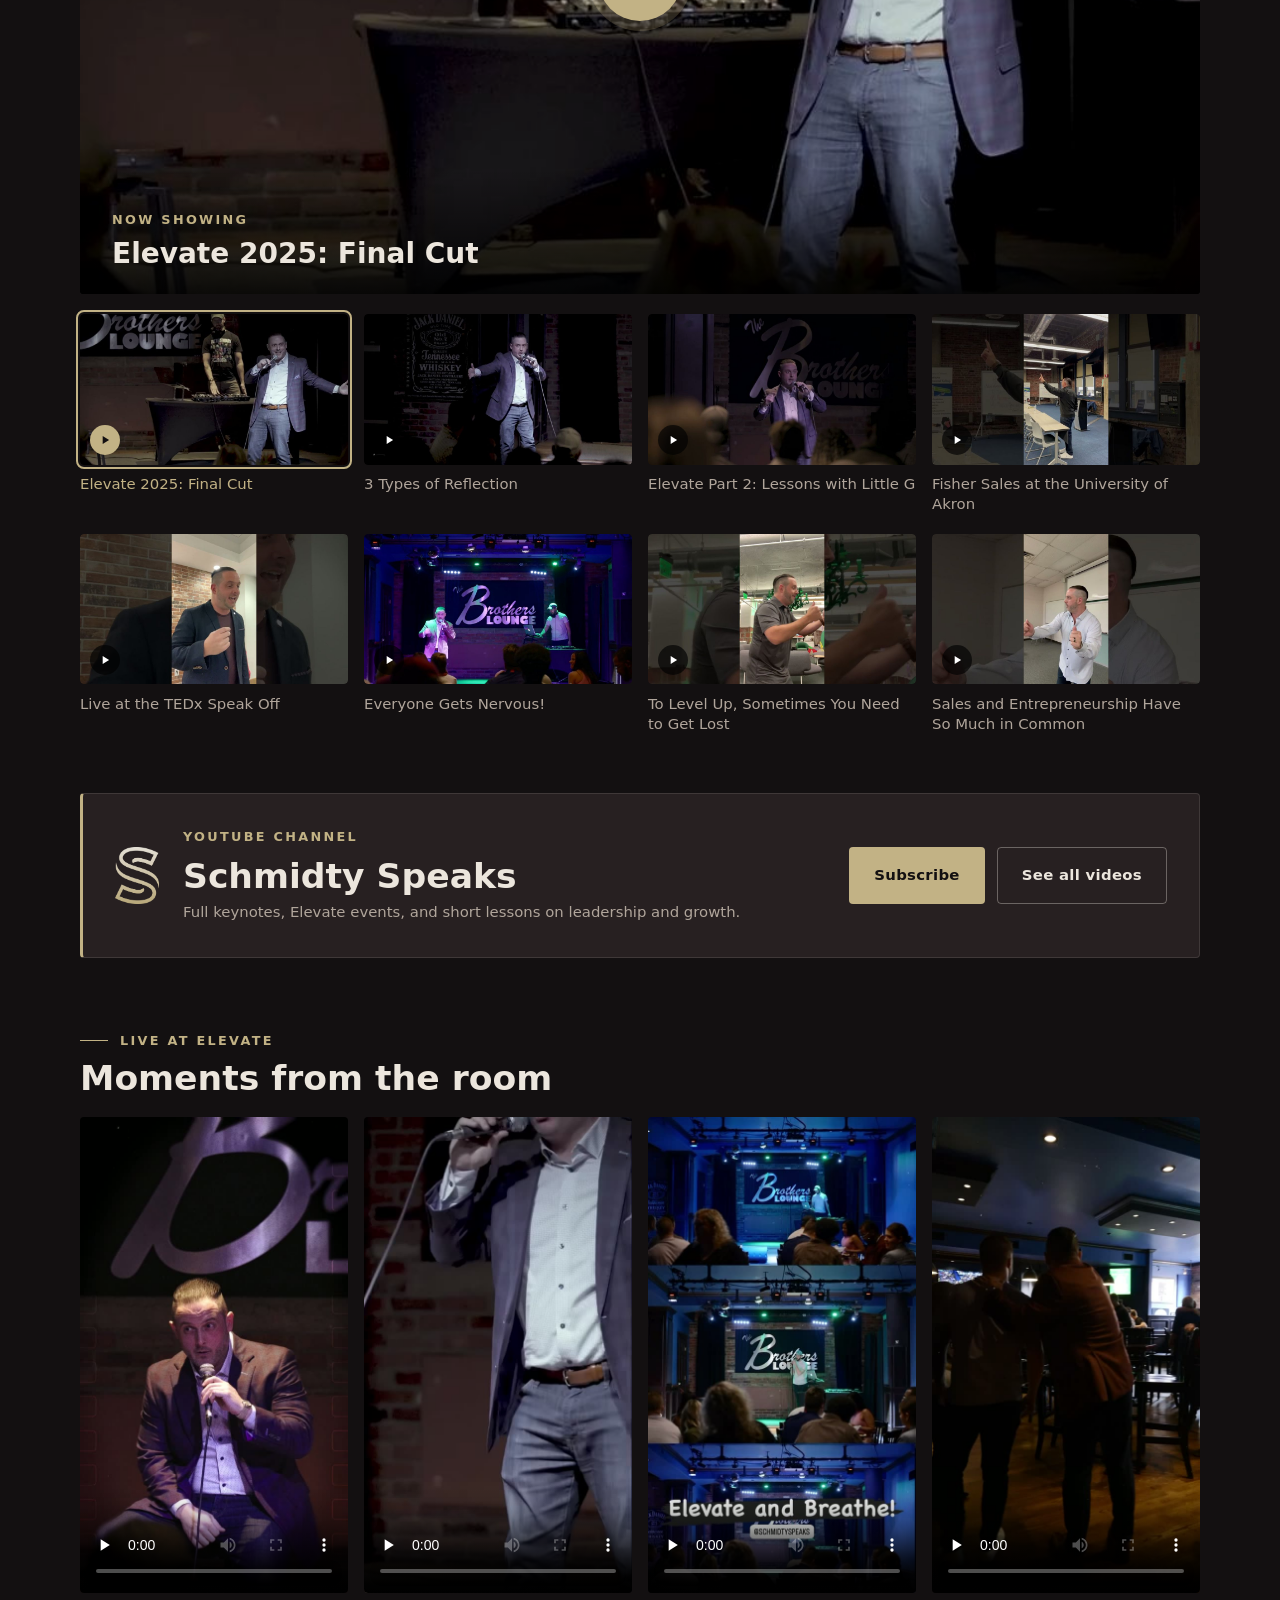
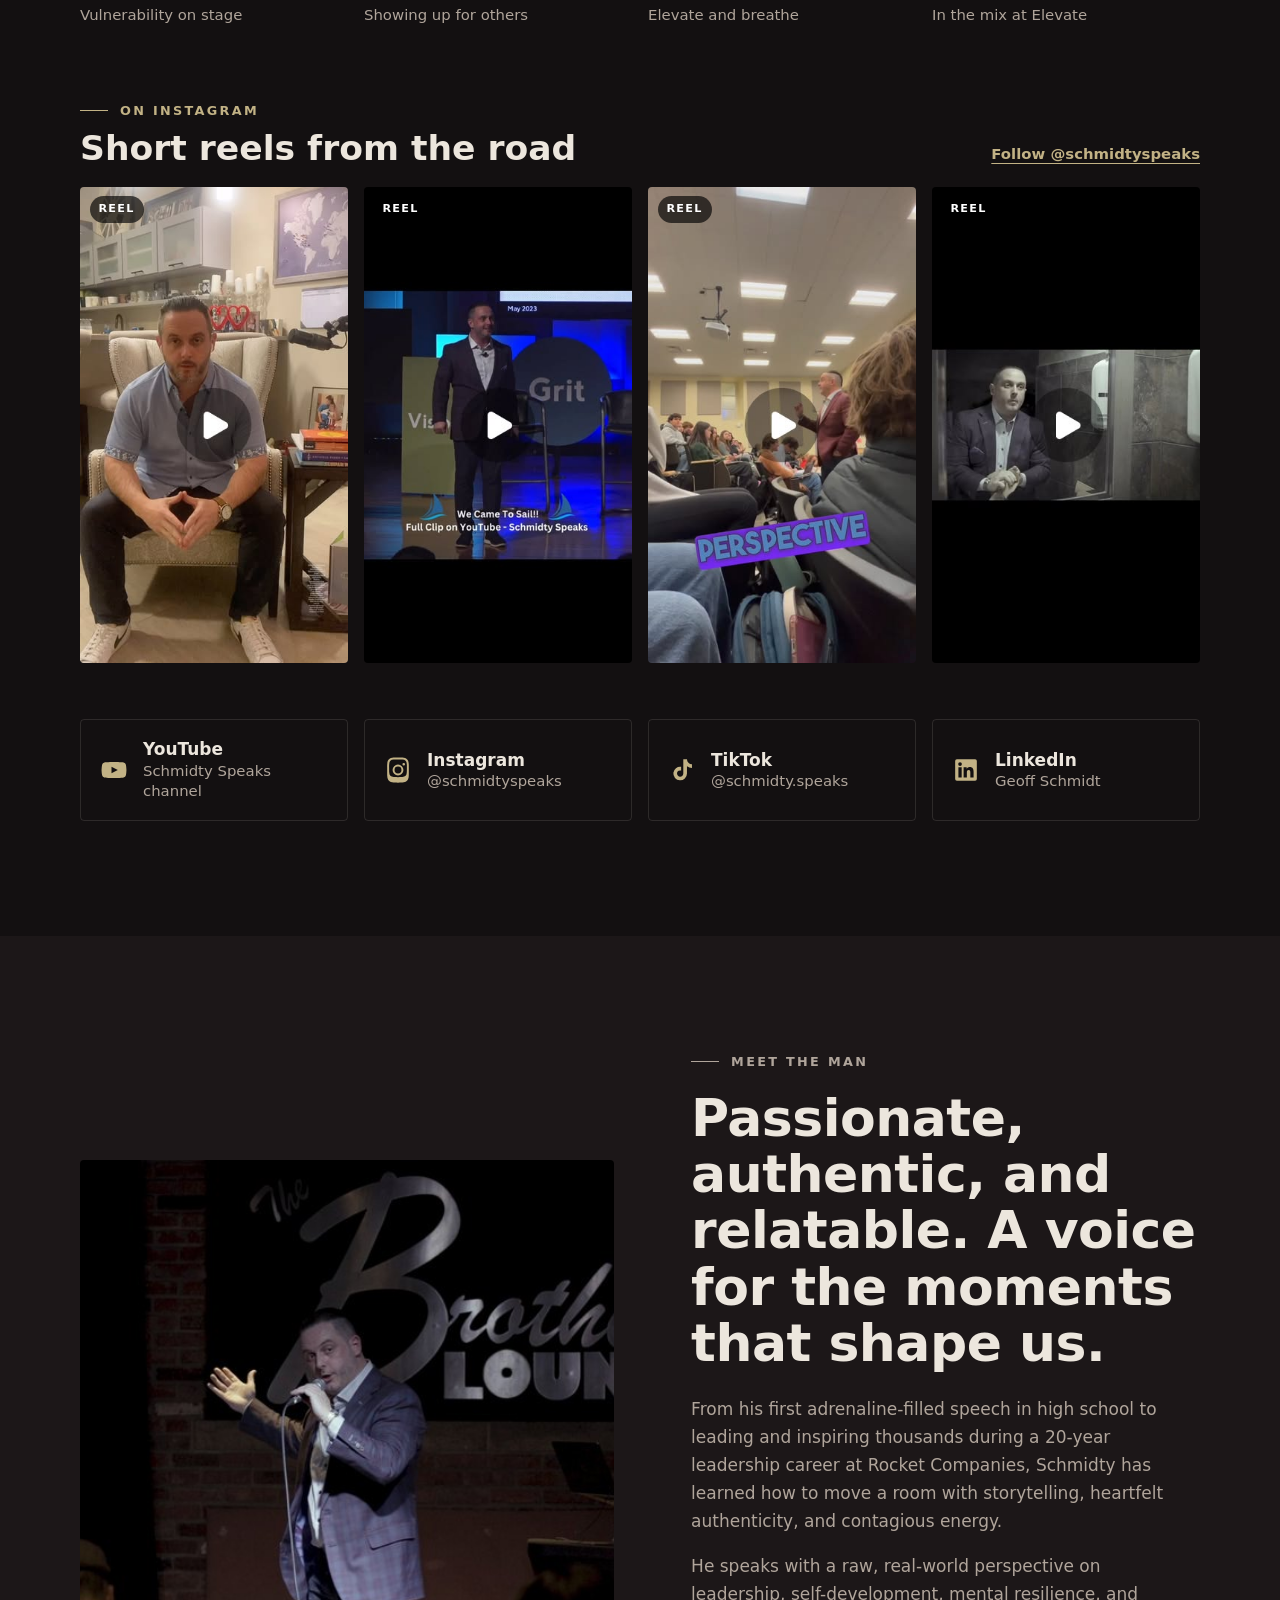
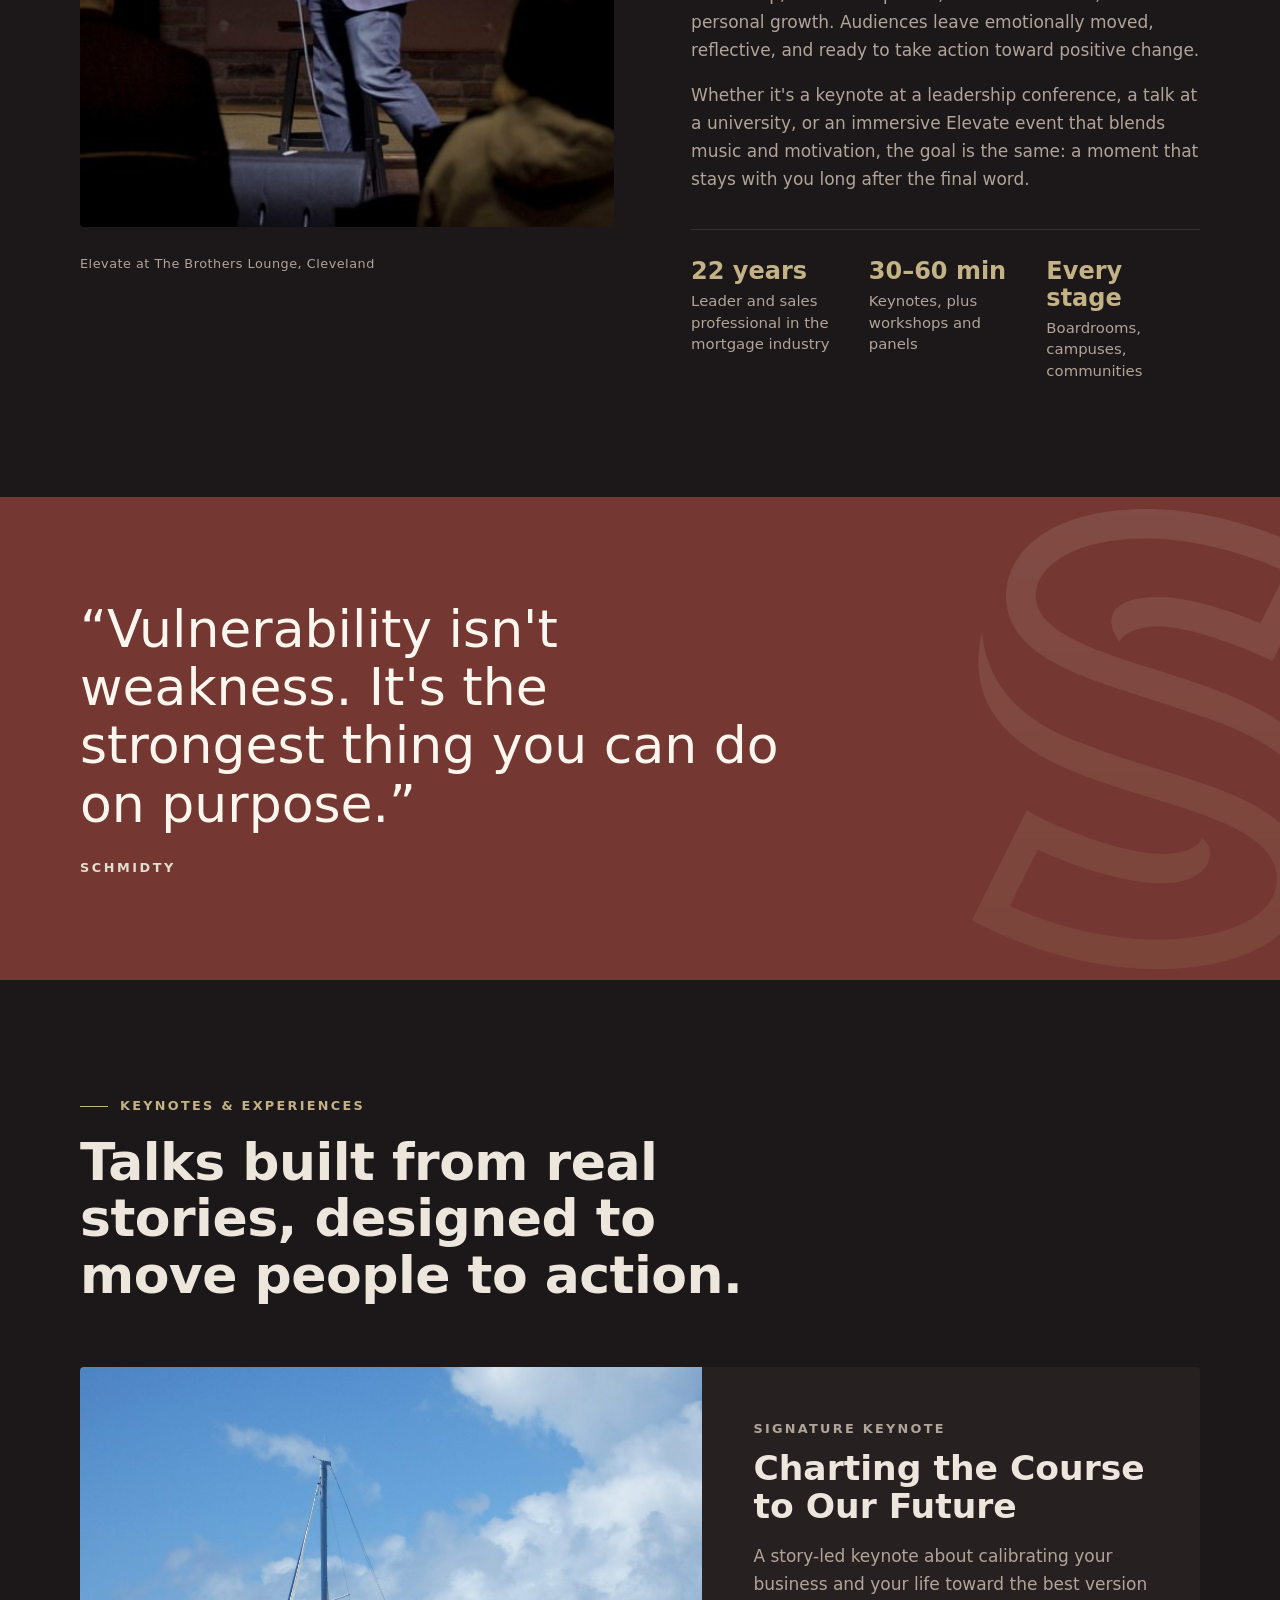
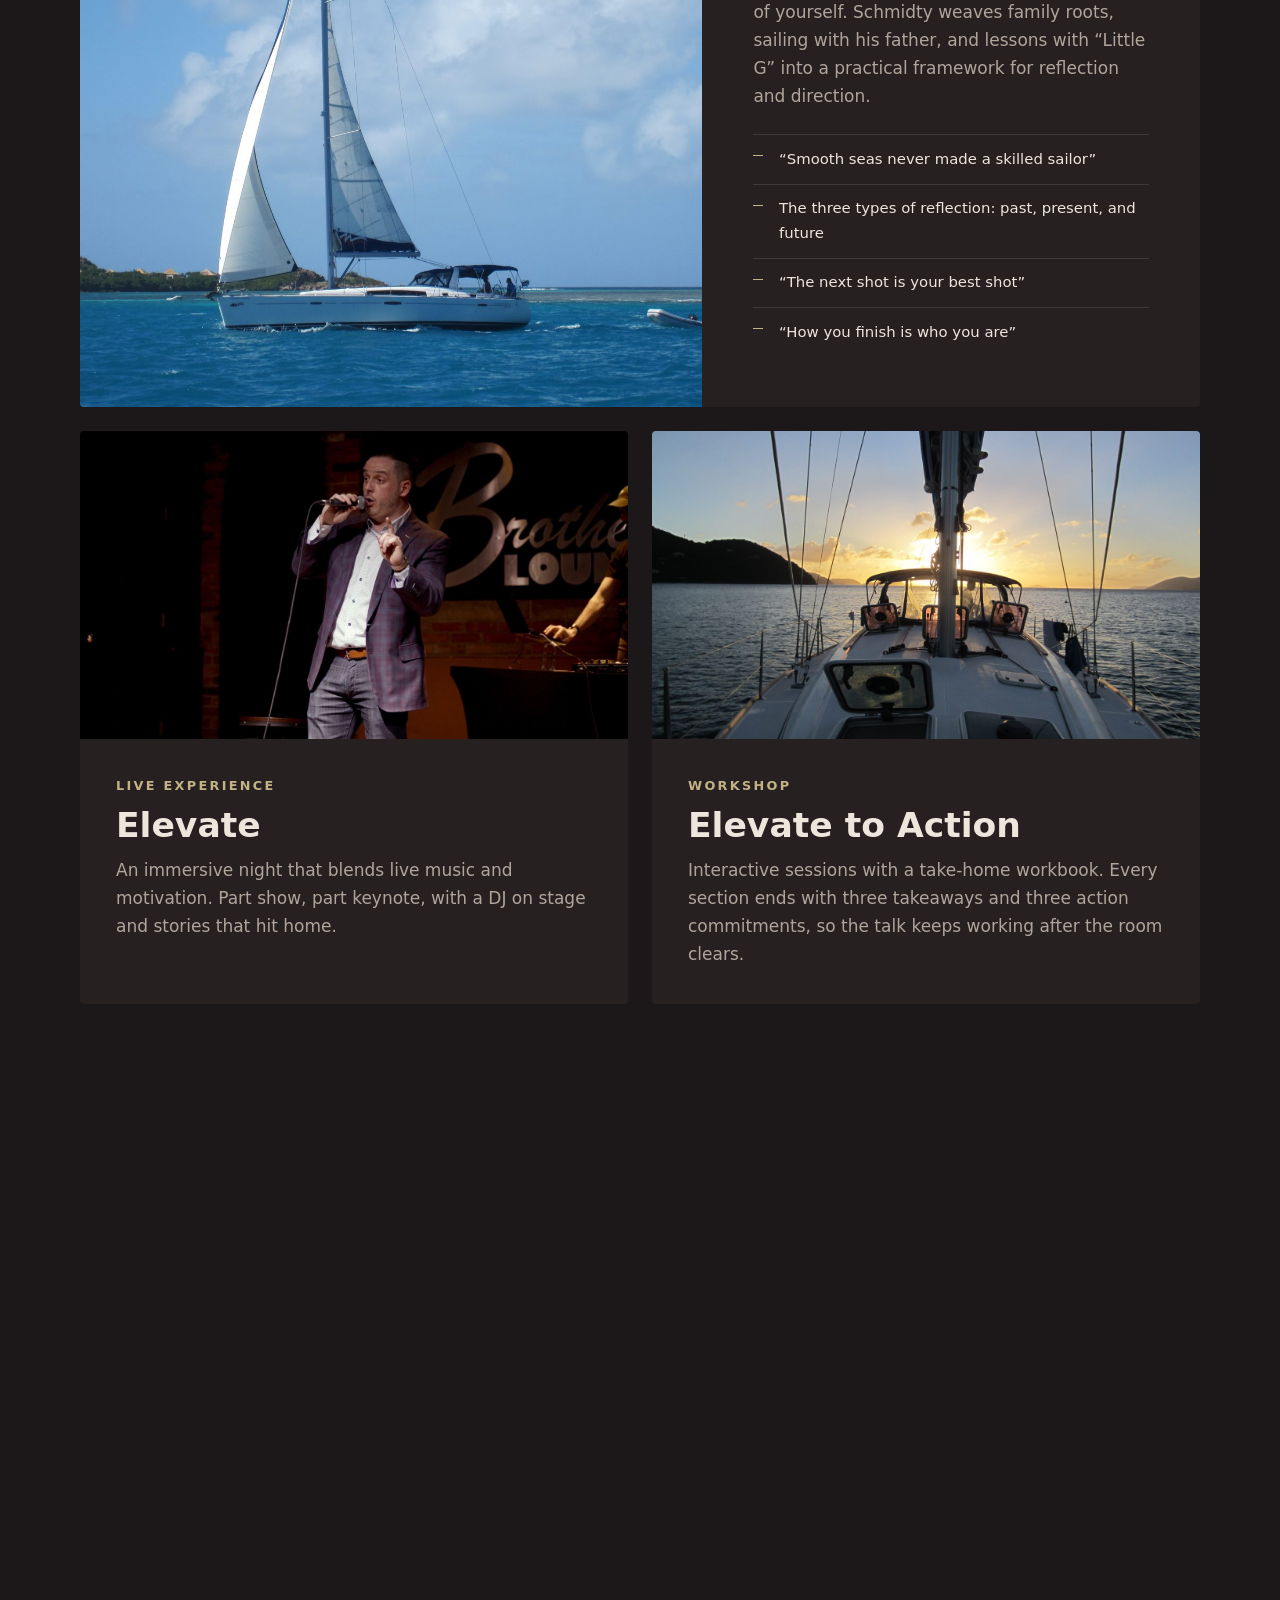
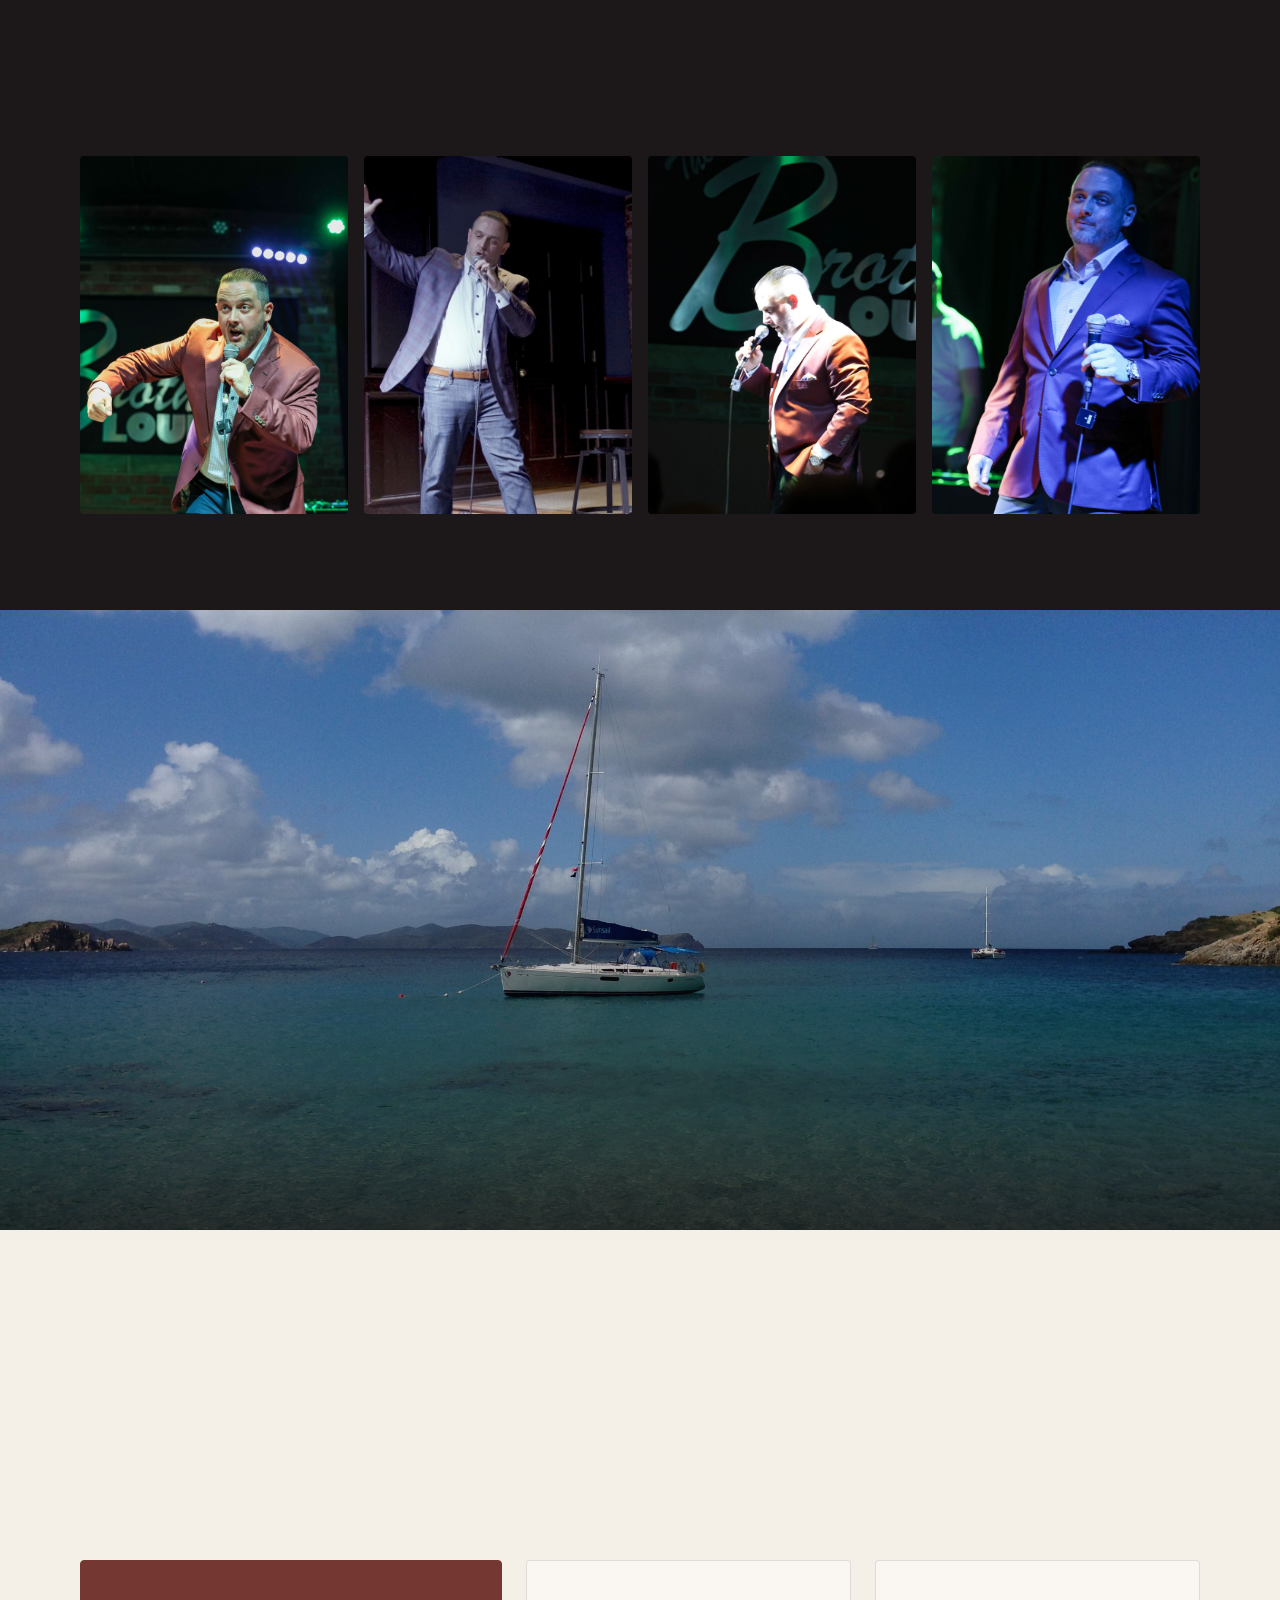
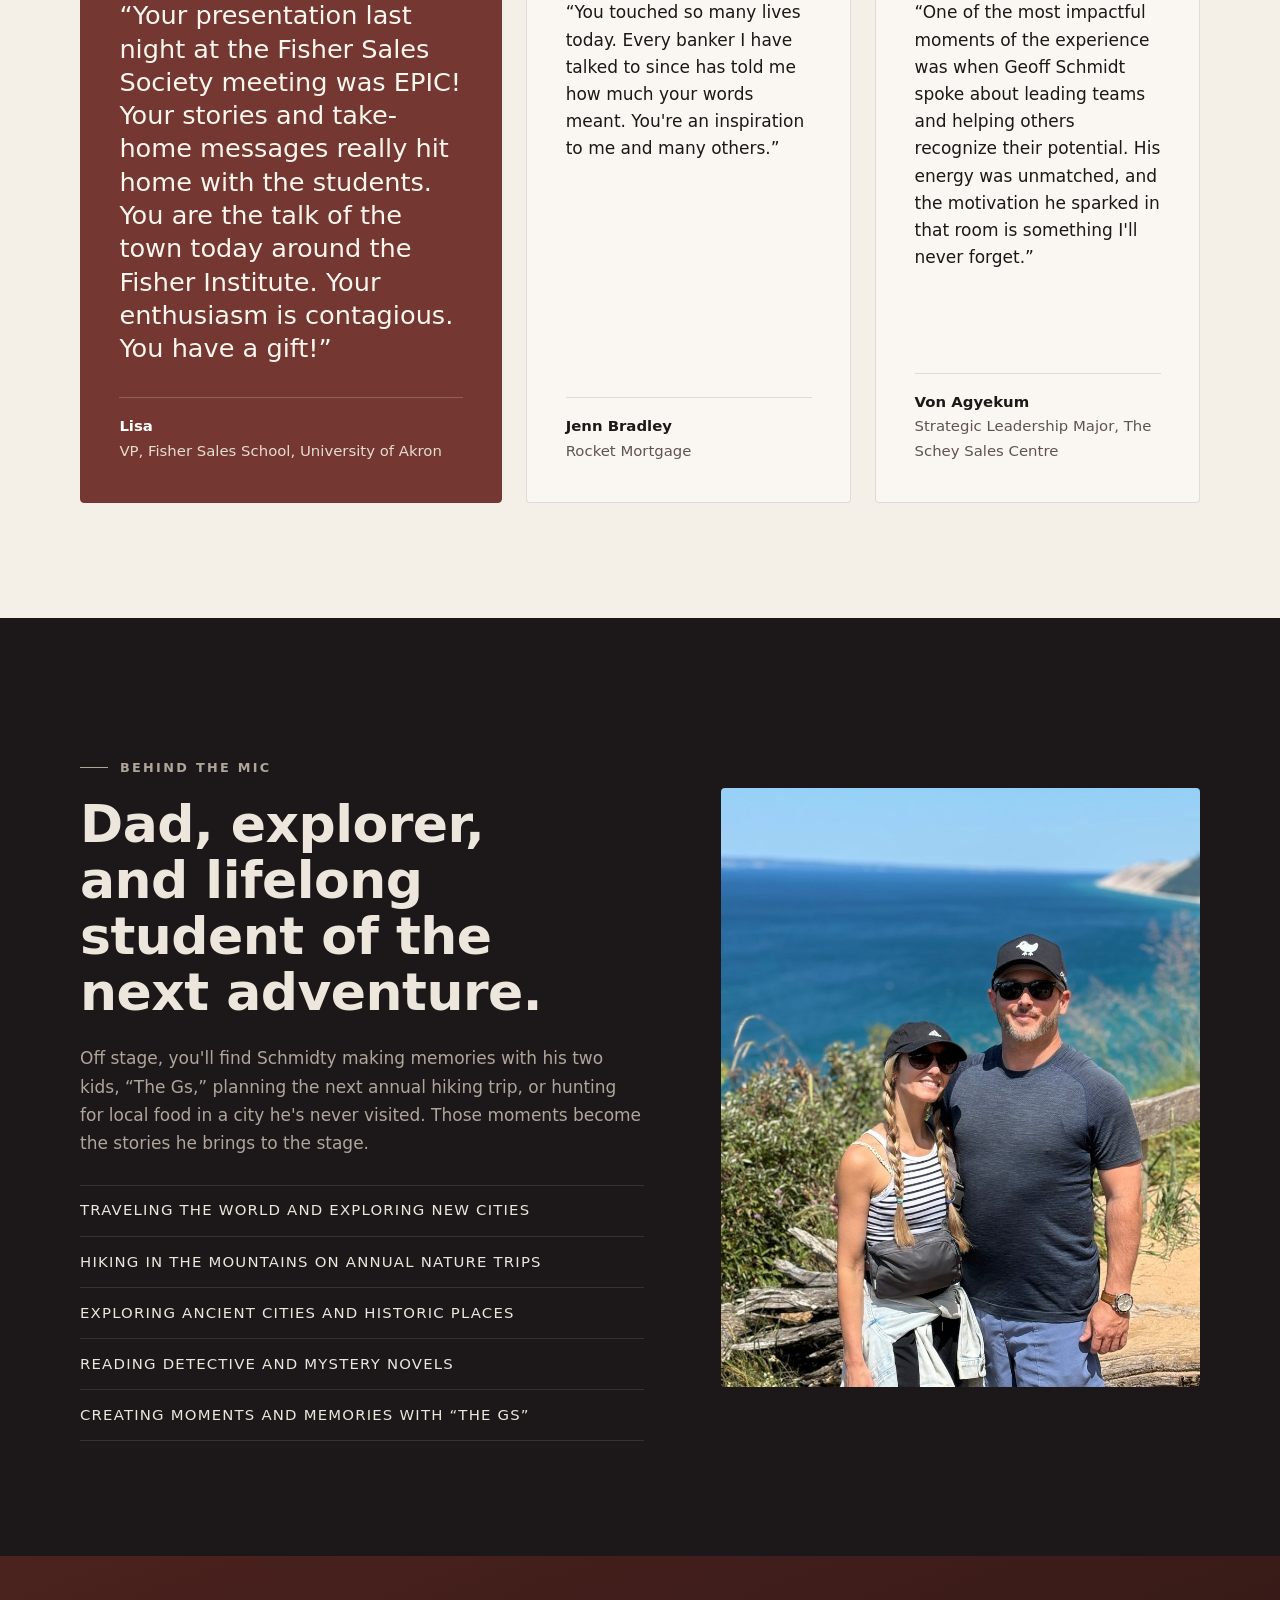
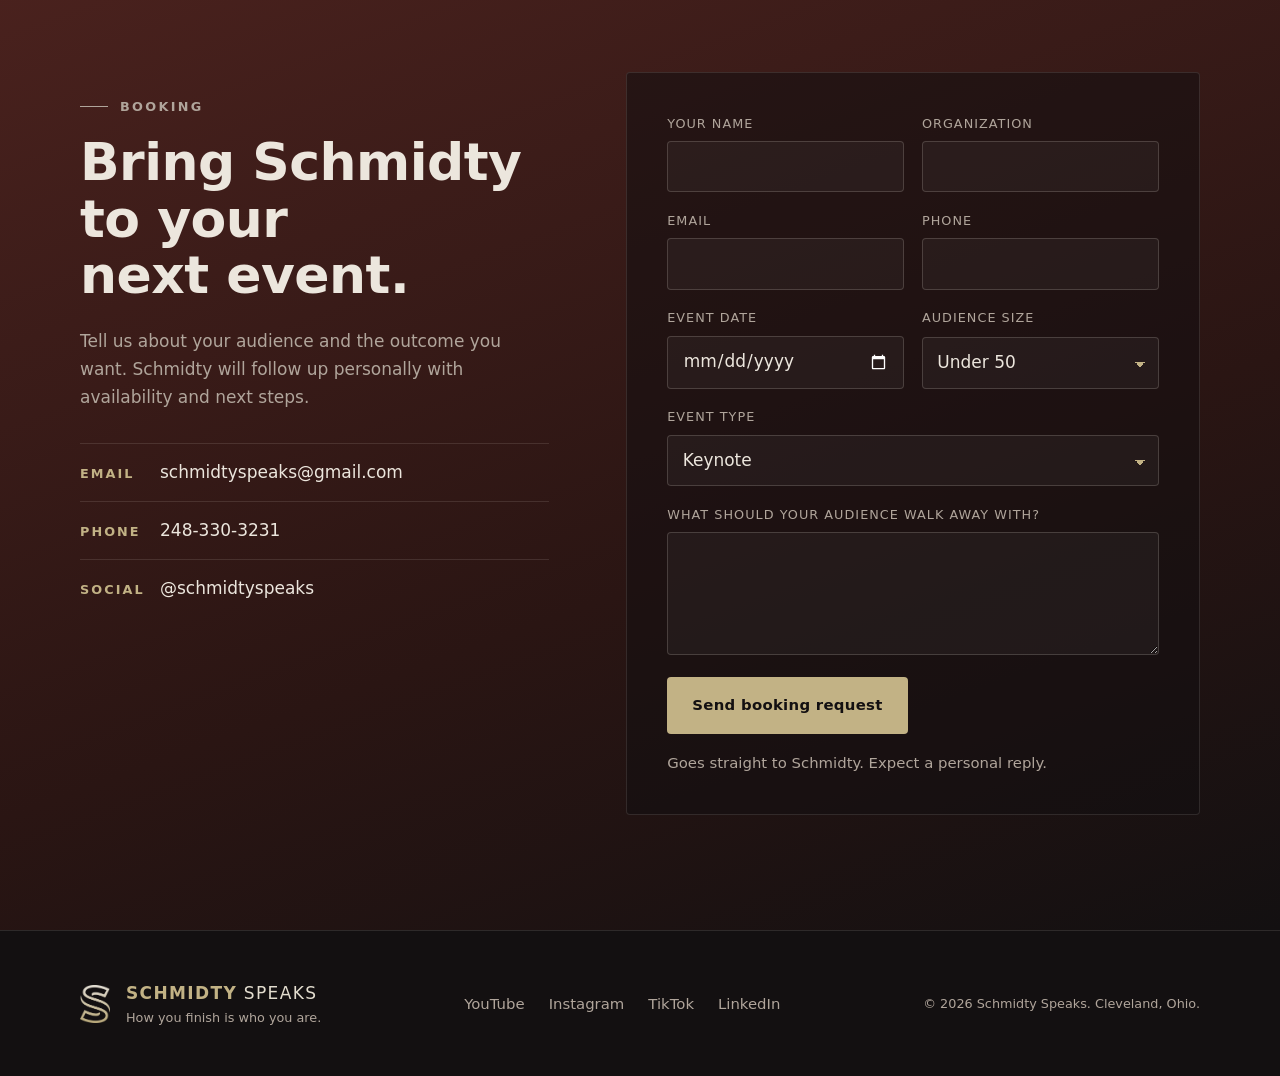
==== commit 7766966d: "New hero photo: confident smile, background person removed Co-authored-by: Perplexity <noreply@perpl" ====
--- a/index.html
+++ b/index.html
@@ -14,8 +14,8 @@
 <link rel="preconnect" href="https://api.fontshare.com" crossorigin>
 <link href="https://api.fontshare.com/v2/css?f[]=clash-display@500,600&display=swap" rel="stylesheet">
 <link href="https://api.fontshare.com/v2/css?f[]=satoshi@400,500,700&display=swap" rel="stylesheet">
-<link rel="preload" as="image" href="assets/stage-closeup.jpg?v=2">
-<link rel="stylesheet" href="styles.css?v=3">
+<link rel="preload" as="image" href="assets/hero-smile.jpg">
+<link rel="stylesheet" href="styles.css?v=4">
 <script>document.documentElement.classList.add("js")</script>
 <script type="application/ld+json">
 {"@context":"https://schema.org","@type":"Person","name":"Geoff Schmidt","alternateName":"Schmidty Speaks","jobTitle":"Keynote Speaker","url":"https://schmidtyspeaks.com","email":"mailto:schmidtyspeaks@gmail.com","telephone":"+1-248-330-3231","address":{"@type":"PostalAddress","addressLocality":"Cleveland","addressRegion":"OH","addressCountry":"US"},"sameAs":["https://www.youtube.com/@schmidtyspeaks","https://www.instagram.com/schmidtyspeaks/","https://www.tiktok.com/@schmidty.speaks","https://www.linkedin.com/in/geoff-schmidt-78b8a6326"]}
@@ -48,7 +48,7 @@
 <!-- HERO -->
 <section class="hero" id="top">
   <div class="hero-media" aria-hidden="true">
-    <img src="assets/stage-closeup.jpg?v=2" alt="">
+    <img src="assets/hero-smile.jpg" alt="">
   </div>
   <div class="wrap hero-inner">
     <p class="eyebrow">Keynote speaker &middot; Cleveland, Ohio</p>
--- a/styles.css
+++ b/styles.css
@@ -120,7 +120,7 @@
 /* Hero */
 .hero { position: relative; min-height: min(100svh, 920px); display: flex; align-items: flex-end; overflow: hidden; background: var(--ink); }
 .hero-media { position: absolute; inset: 0; }
-.hero-media img { width: 100%; height: 100%; object-fit: cover; object-position: 62% 30%; filter: saturate(.85) contrast(1.05); }
+.hero-media img { width: 100%; height: 100%; object-fit: cover; object-position: 100% 20%; filter: saturate(.8) contrast(1.05); }
 .hero-media::after {
   content: ""; position: absolute; inset: 0;
   background:
@@ -392,7 +392,7 @@
 }
 @media (max-width: 560px) {
   .hero { min-height: 92svh; }
-  .hero-media img { object-position: 64% 30%; }
+  .hero-media img { object-position: 92% 15%; }
   .hero-media::after { background: linear-gradient(0deg, rgba(19,16,17,1) 18%, rgba(19,16,17,.7) 55%, rgba(19,16,17,.35) 100%); }
   .hero-ctas .btn { flex: 1 1 auto; }
   .facts { grid-template-columns: 1fr; gap: 1rem; }
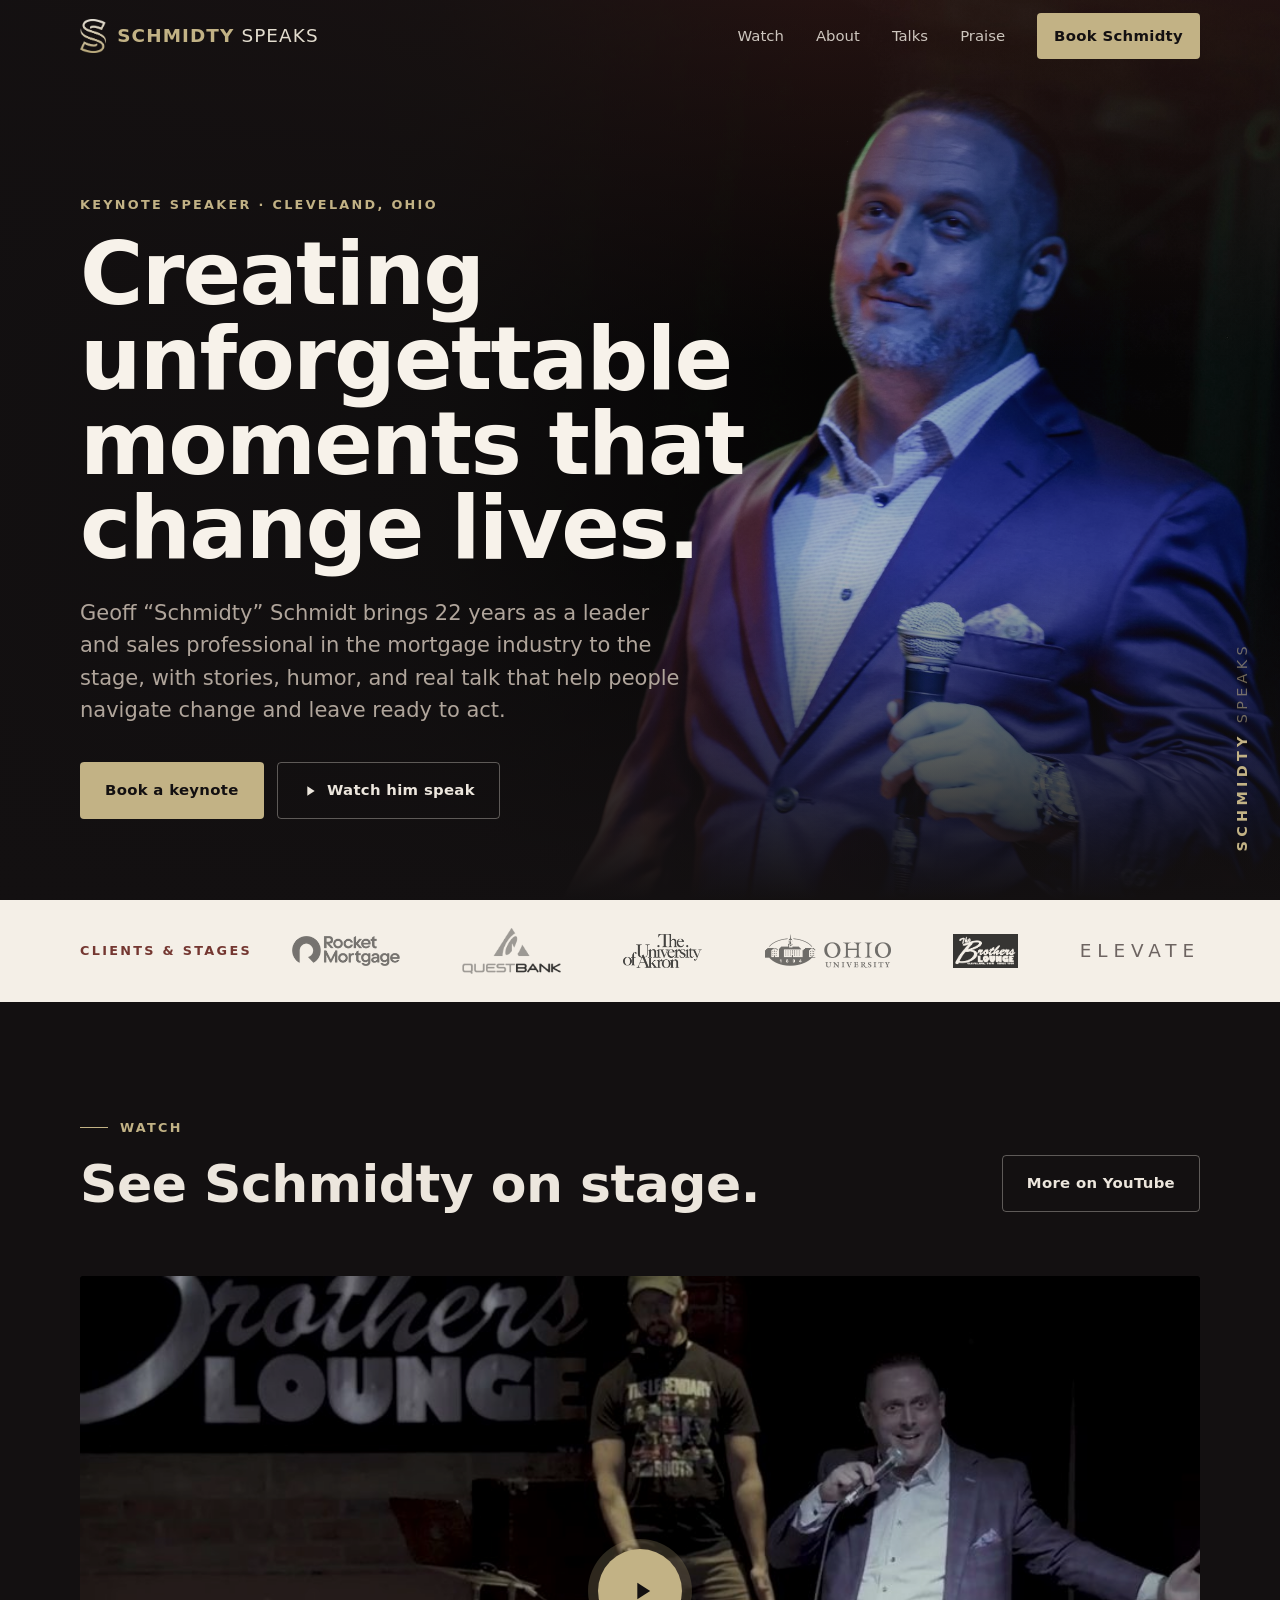
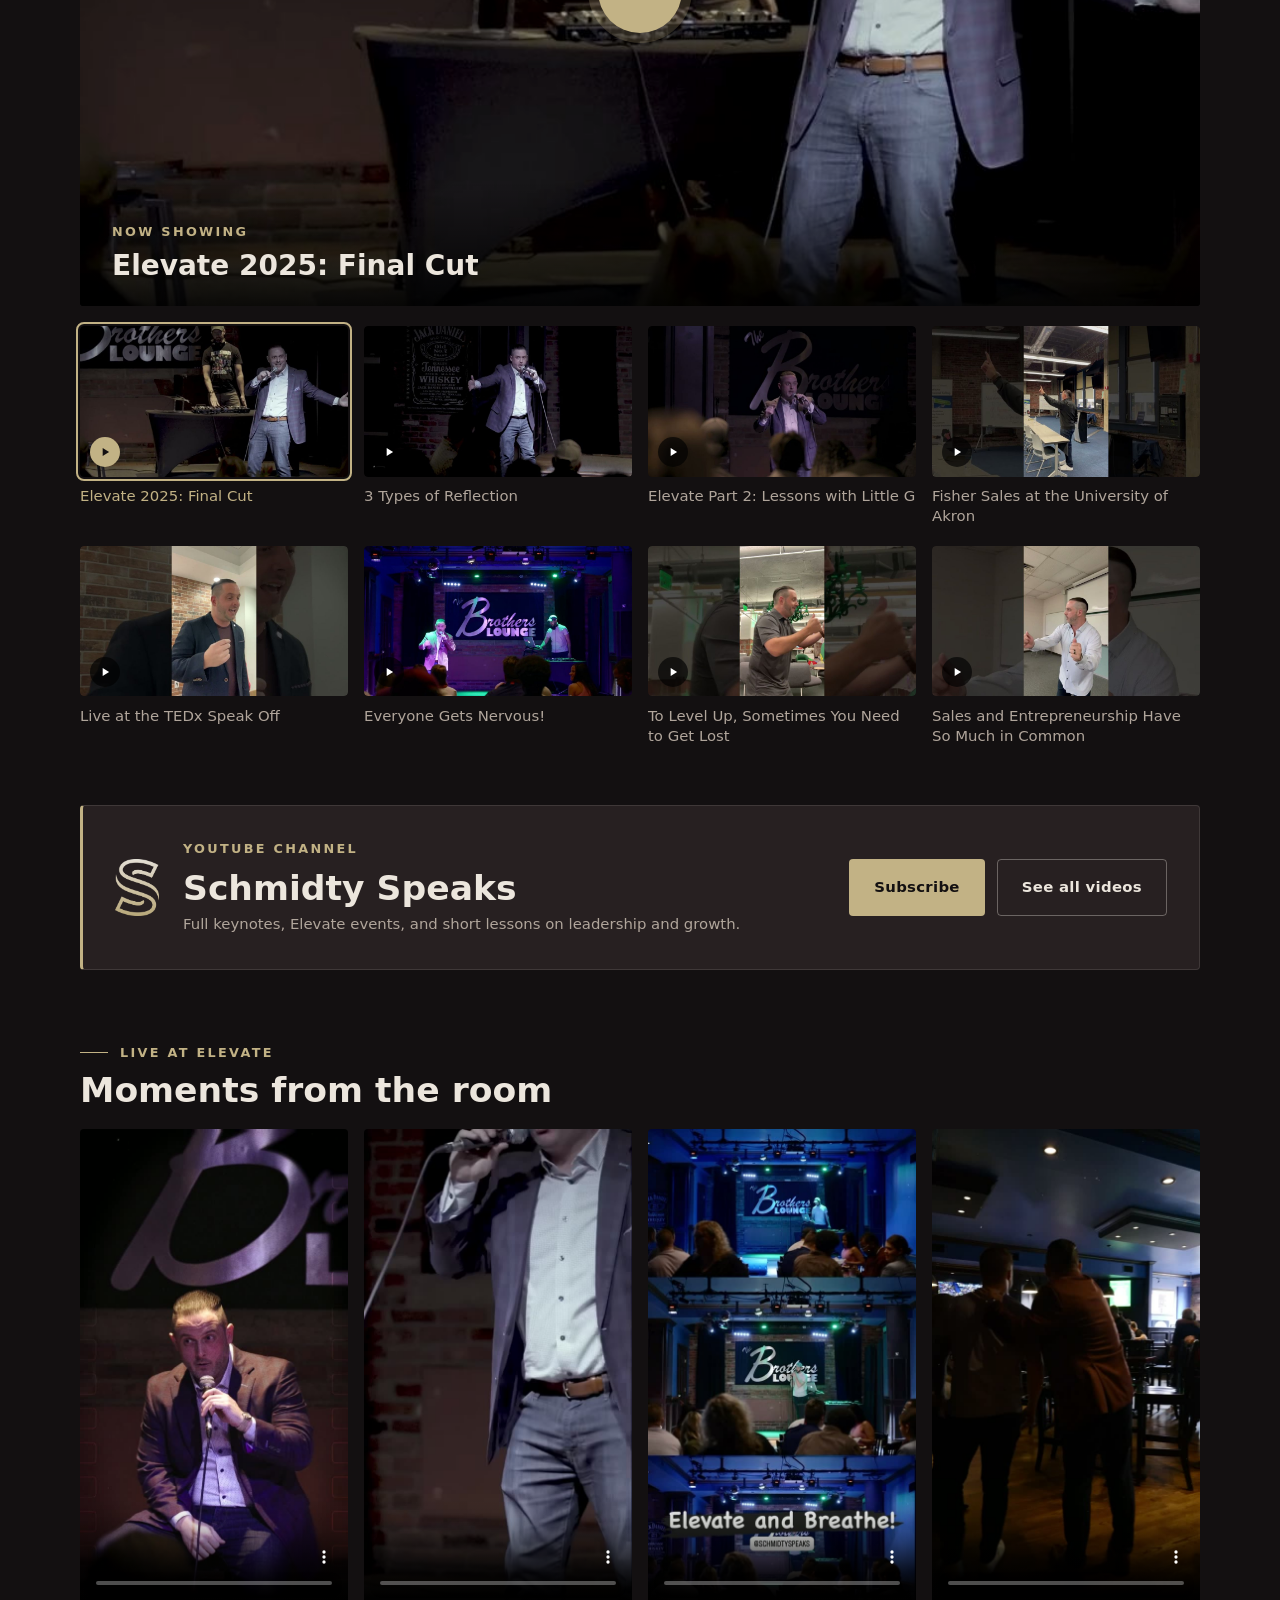
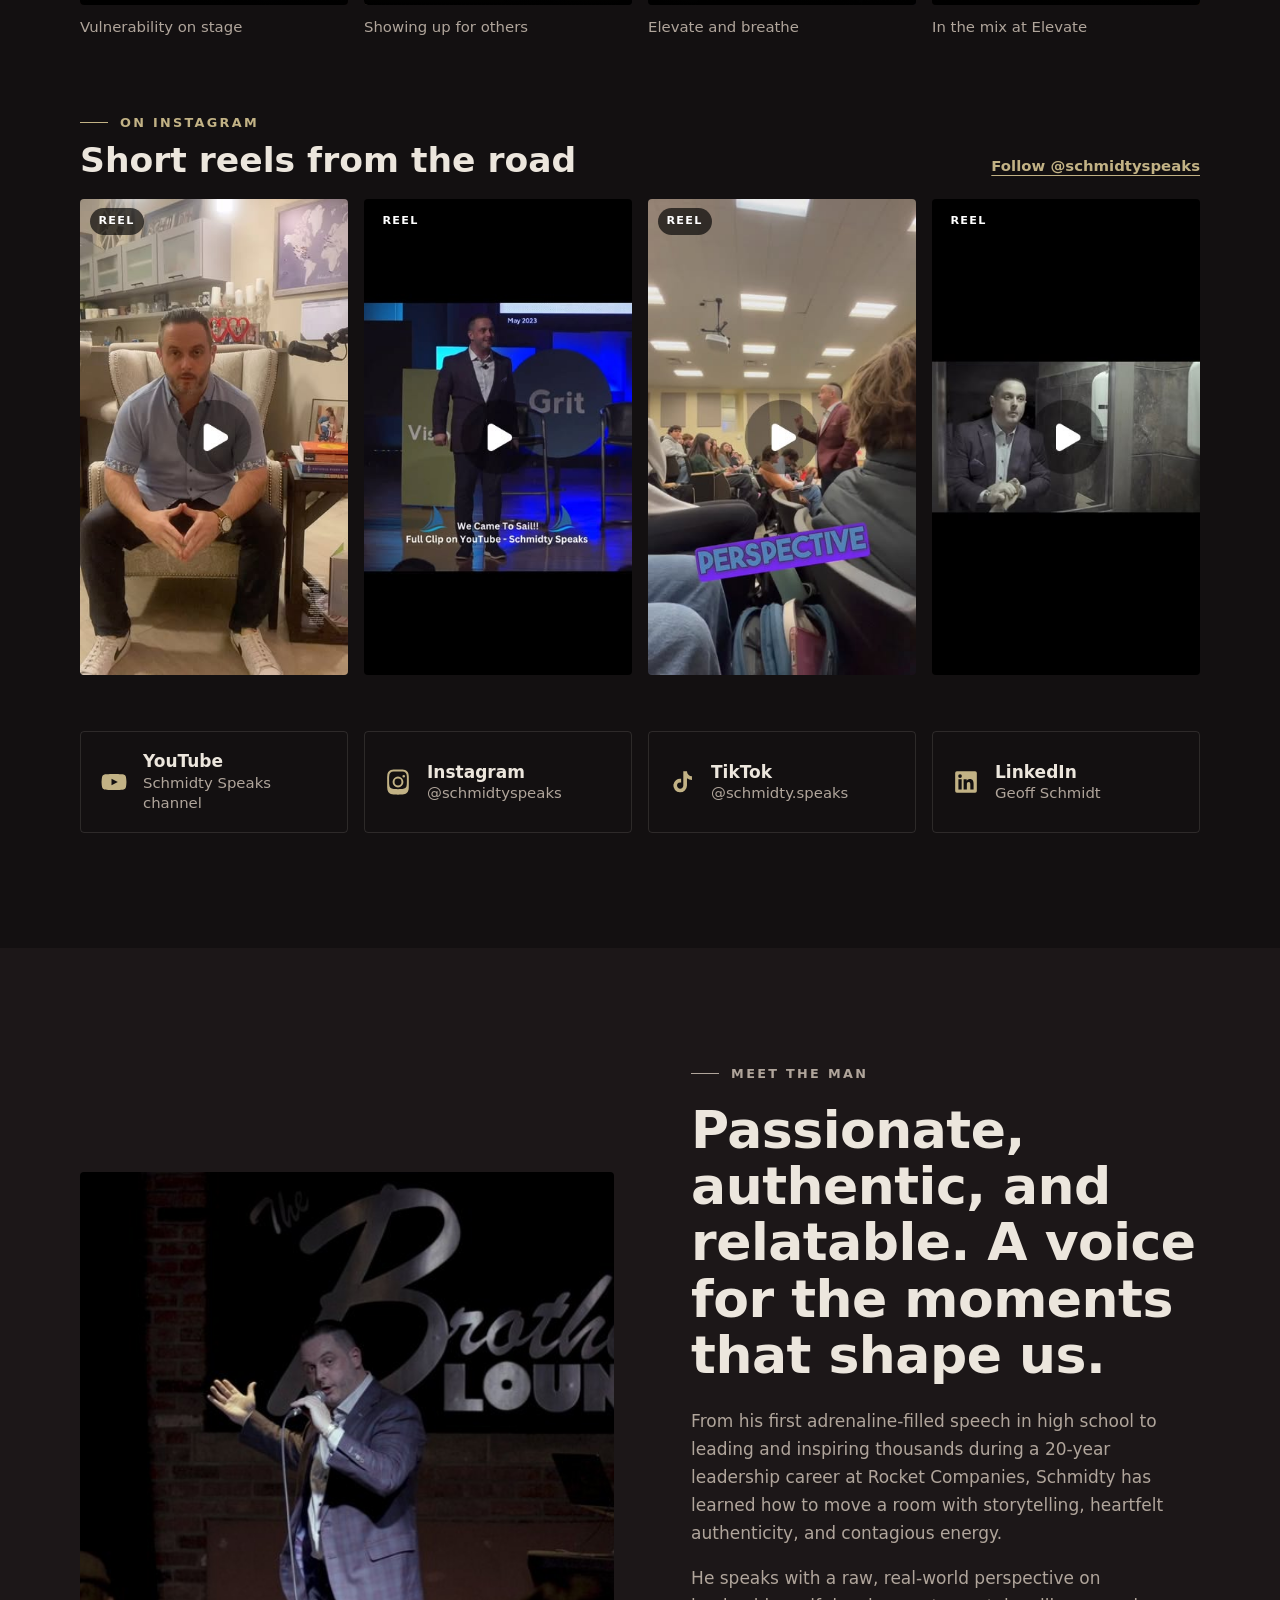
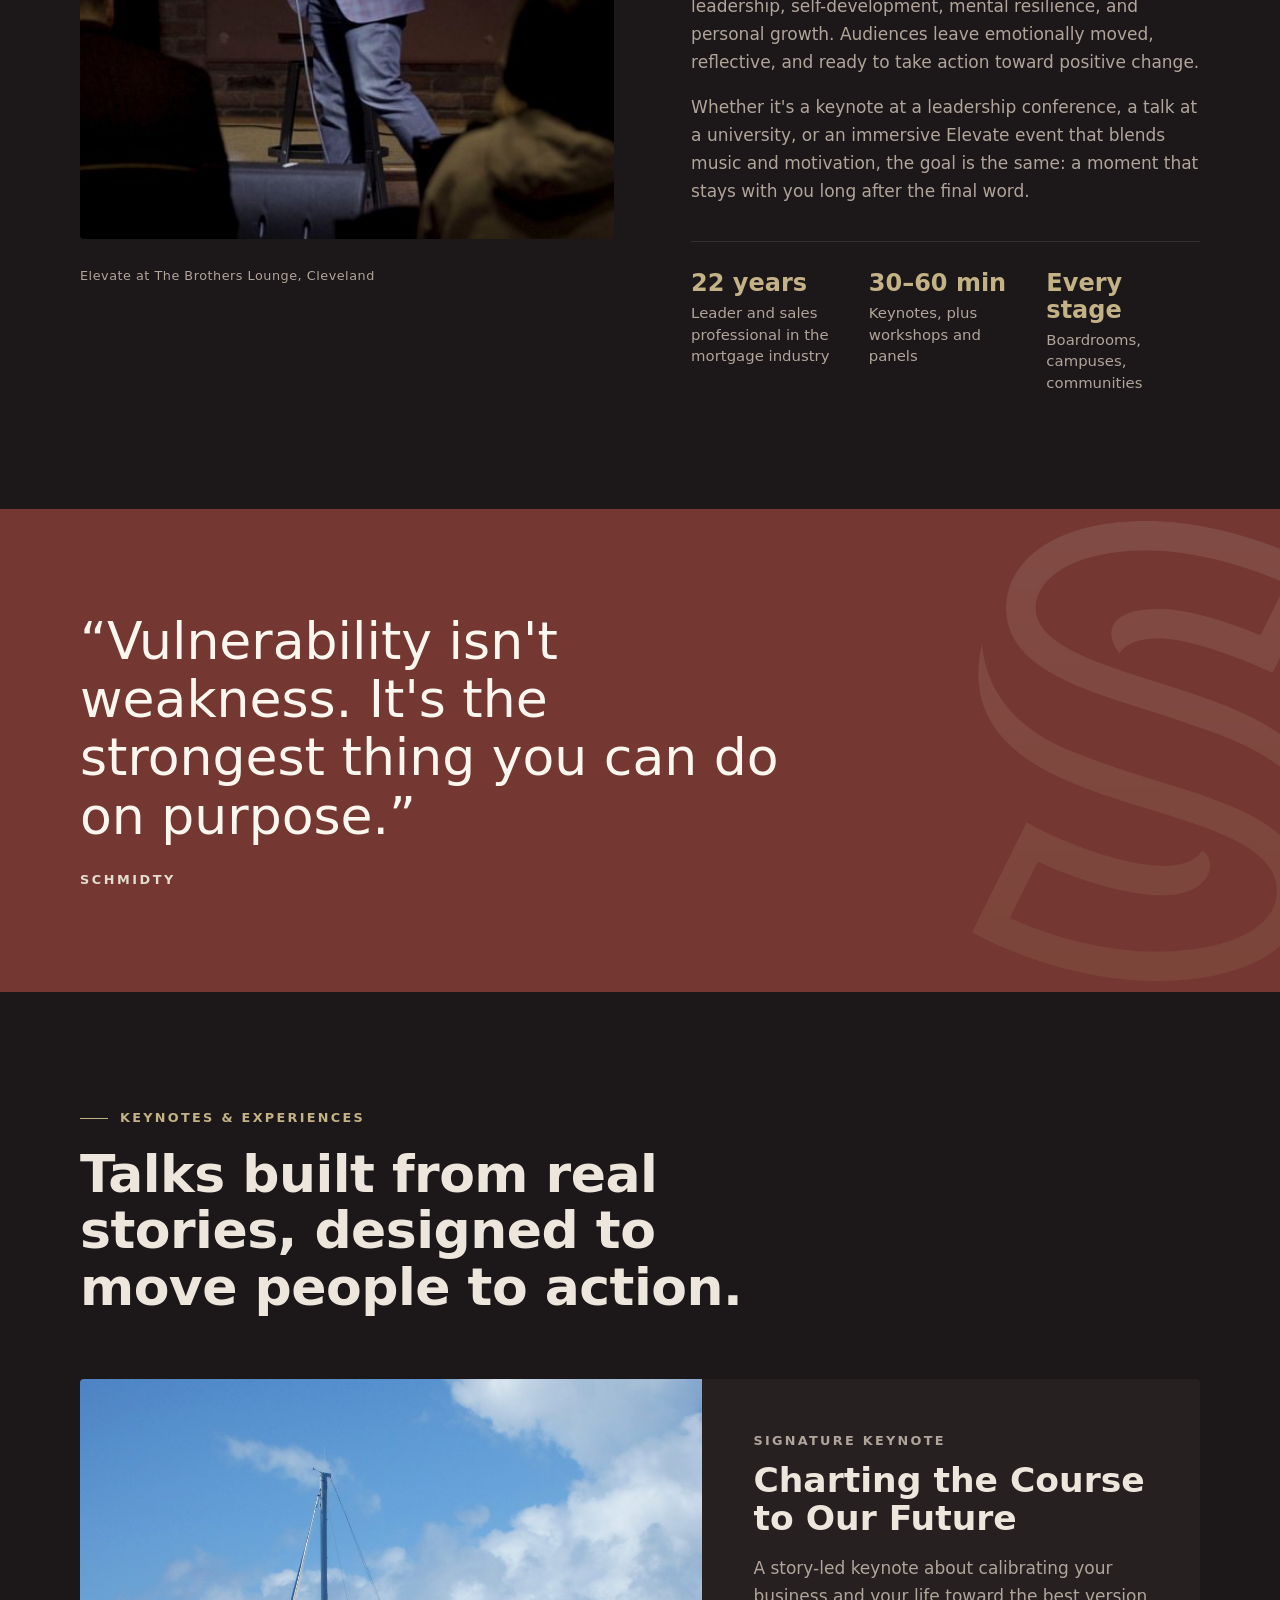
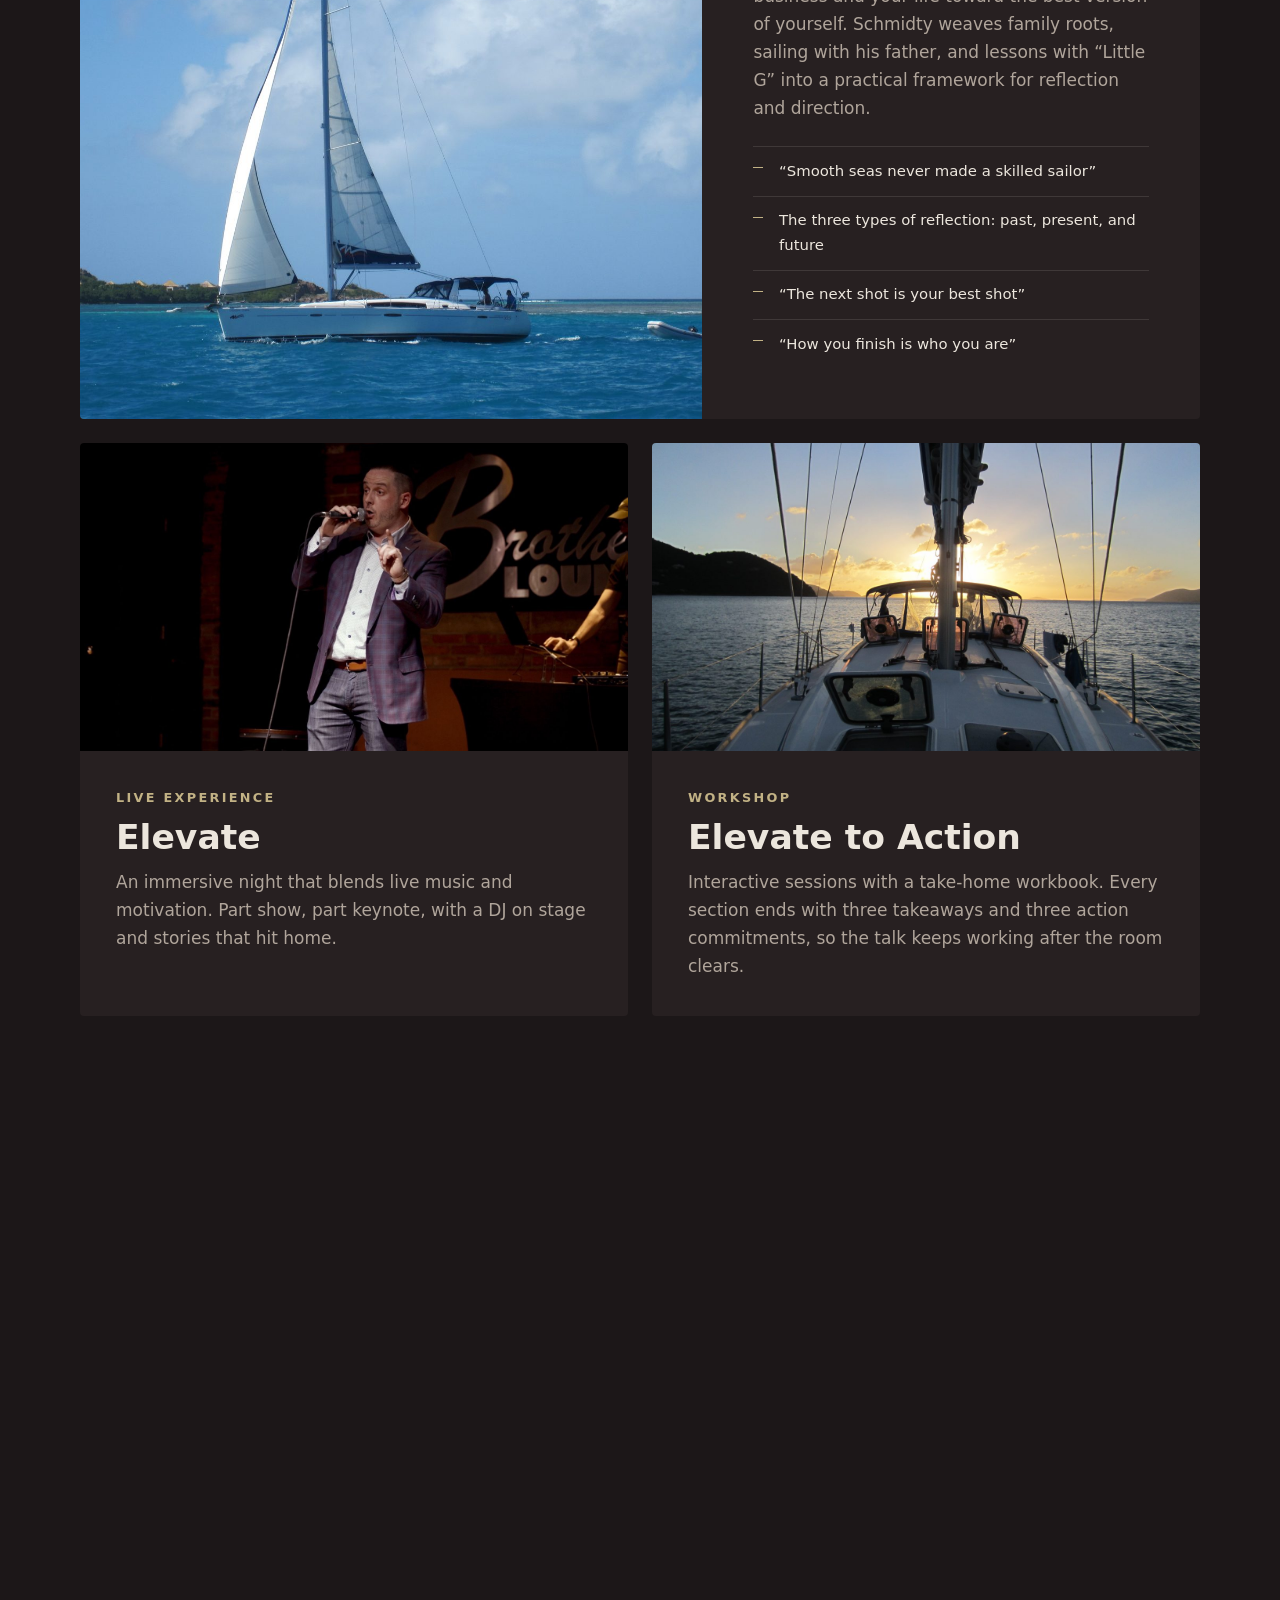
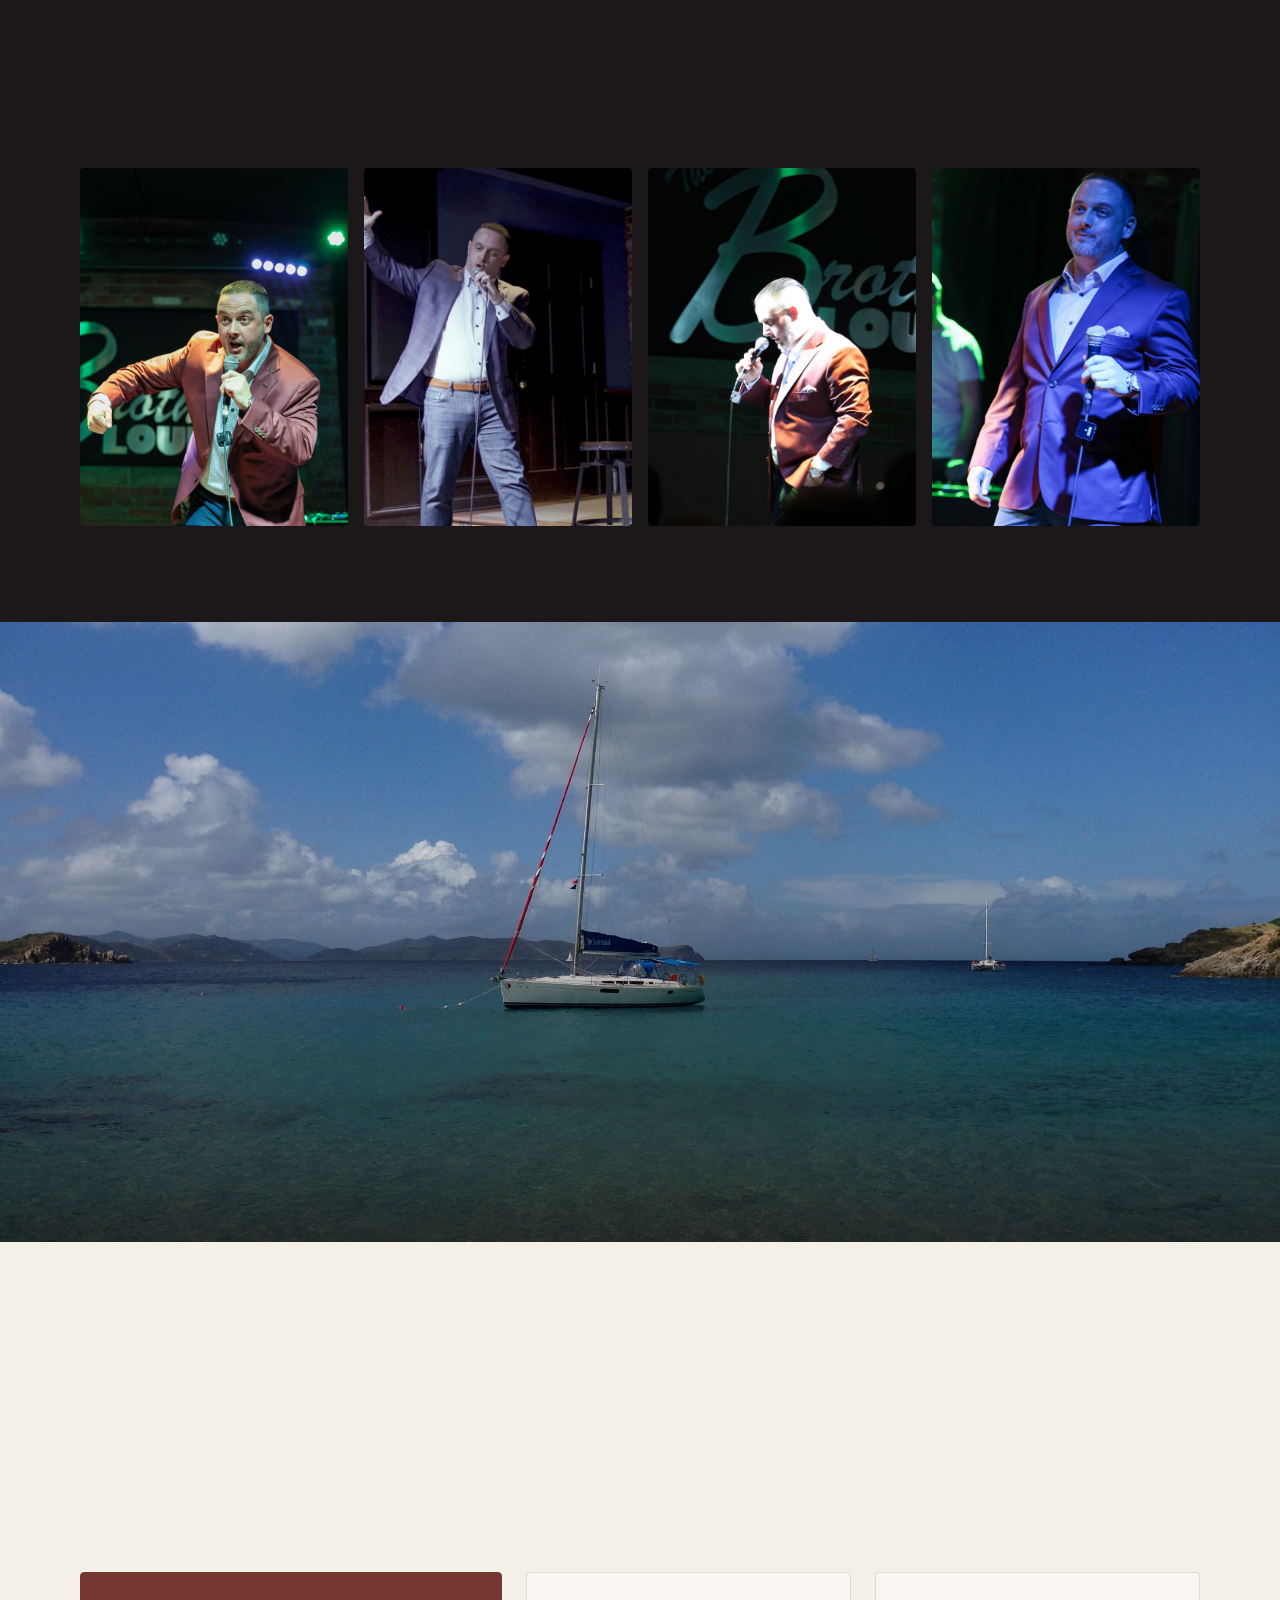
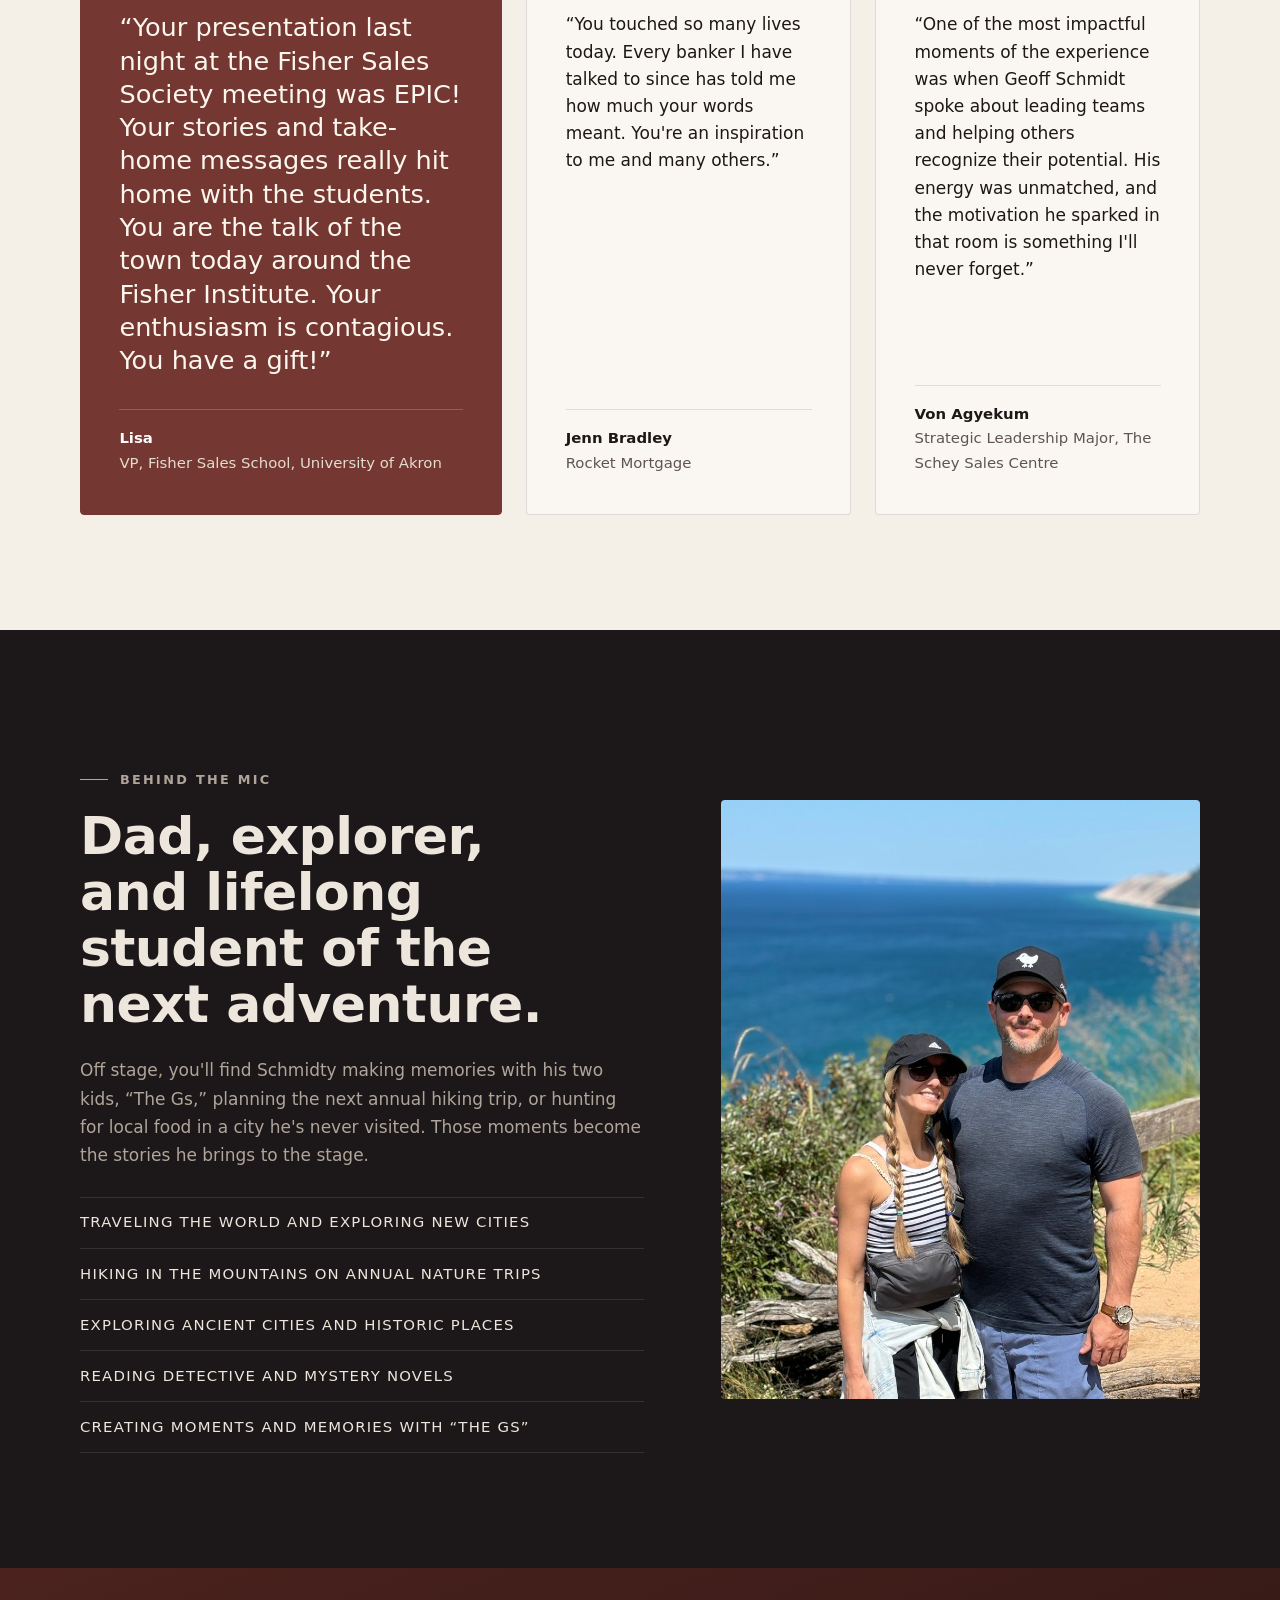
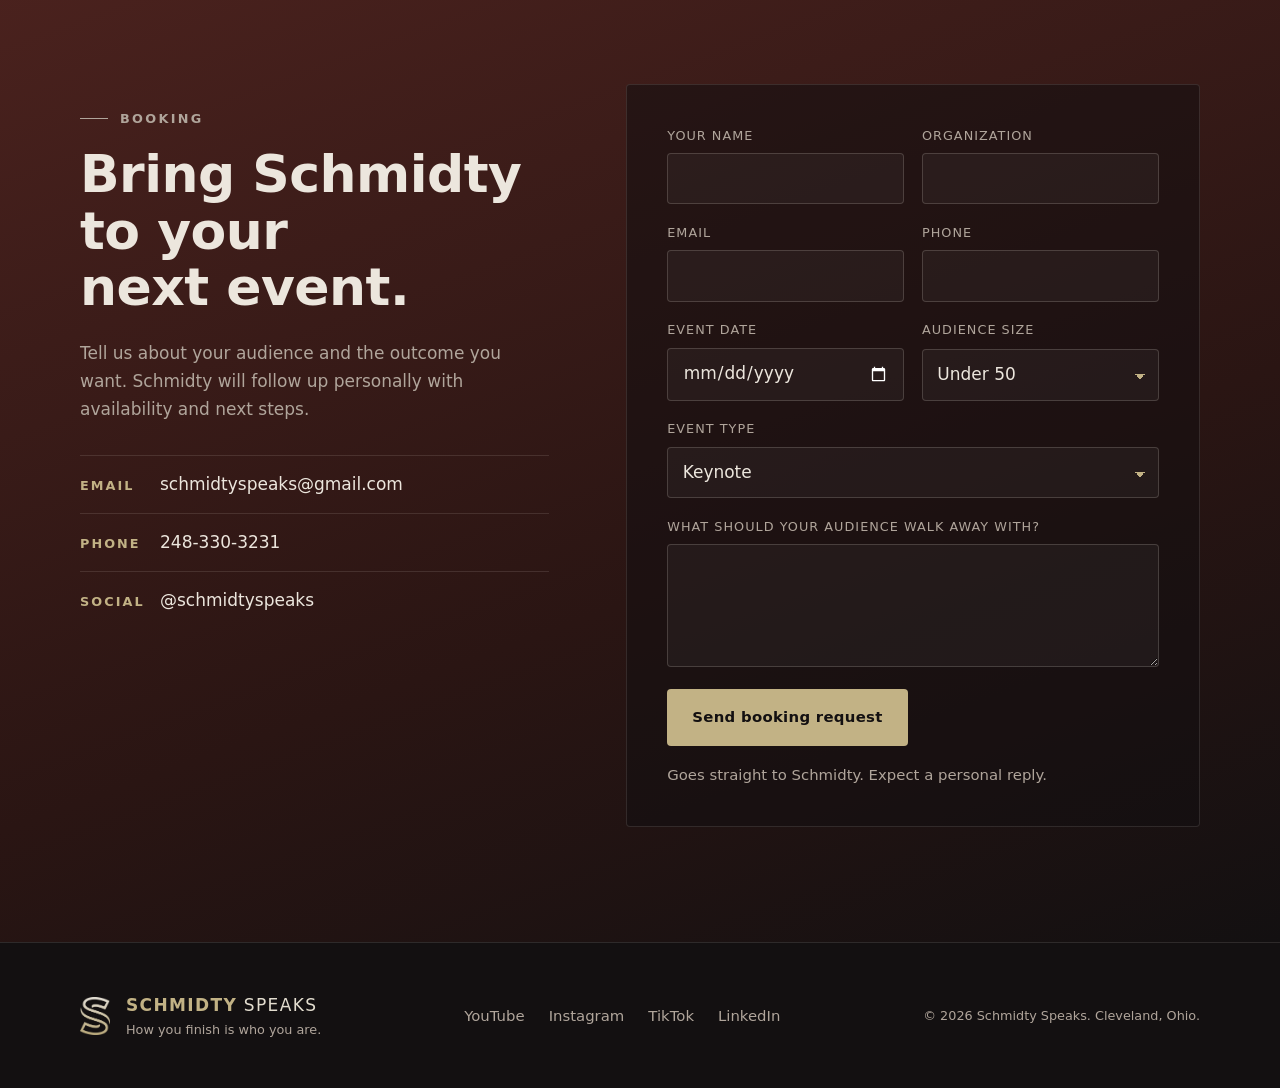
==== commit c9930118: "Add Questbank to clients & stages Co-authored-by: Perplexity <noreply@perplexity.ai>" ====
--- a/index.html
+++ b/index.html
@@ -15,7 +15,7 @@
 <link href="https://api.fontshare.com/v2/css?f[]=clash-display@500,600&display=swap" rel="stylesheet">
 <link href="https://api.fontshare.com/v2/css?f[]=satoshi@400,500,700&display=swap" rel="stylesheet">
 <link rel="preload" as="image" href="assets/hero-smile.jpg">
-<link rel="stylesheet" href="styles.css?v=4">
+<link rel="stylesheet" href="styles.css?v=5">
 <script>document.documentElement.classList.add("js")</script>
 <script type="application/ld+json">
 {"@context":"https://schema.org","@type":"Person","name":"Geoff Schmidt","alternateName":"Schmidty Speaks","jobTitle":"Keynote Speaker","url":"https://schmidtyspeaks.com","email":"mailto:schmidtyspeaks@gmail.com","telephone":"+1-248-330-3231","address":{"@type":"PostalAddress","addressLocality":"Cleveland","addressRegion":"OH","addressCountry":"US"},"sameAs":["https://www.youtube.com/@schmidtyspeaks","https://www.instagram.com/schmidtyspeaks/","https://www.tiktok.com/@schmidty.speaks","https://www.linkedin.com/in/geoff-schmidt-78b8a6326"]}
@@ -68,6 +68,7 @@
     <p class="clients-label">Clients &amp; stages</p>
     <ul class="logo-row">
       <li><img src="assets/client-rocket.png" alt="Rocket Mortgage" height="34" class="logo-rocket"></li>
+      <li><img src="assets/client-questbank.png" alt="Questbank (Canada)" height="46" class="logo-questbank"></li>
       <li><img src="assets/client-akron.png" alt="The University of Akron" height="44"></li>
       <li><img src="assets/client-ohio.png" alt="Ohio University" height="36"></li>
       <li><img src="assets/client-brothers.png" alt="The Brothers Lounge, Cleveland" height="44"></li>
--- a/styles.css
+++ b/styles.css
@@ -414,3 +414,4 @@
   .footer-inner { flex-direction: column; align-items: flex-start; }
 }
 .logo-row img.logo-rocket { height: 30px; }
+.logo-row img.logo-questbank { height: 46px; }
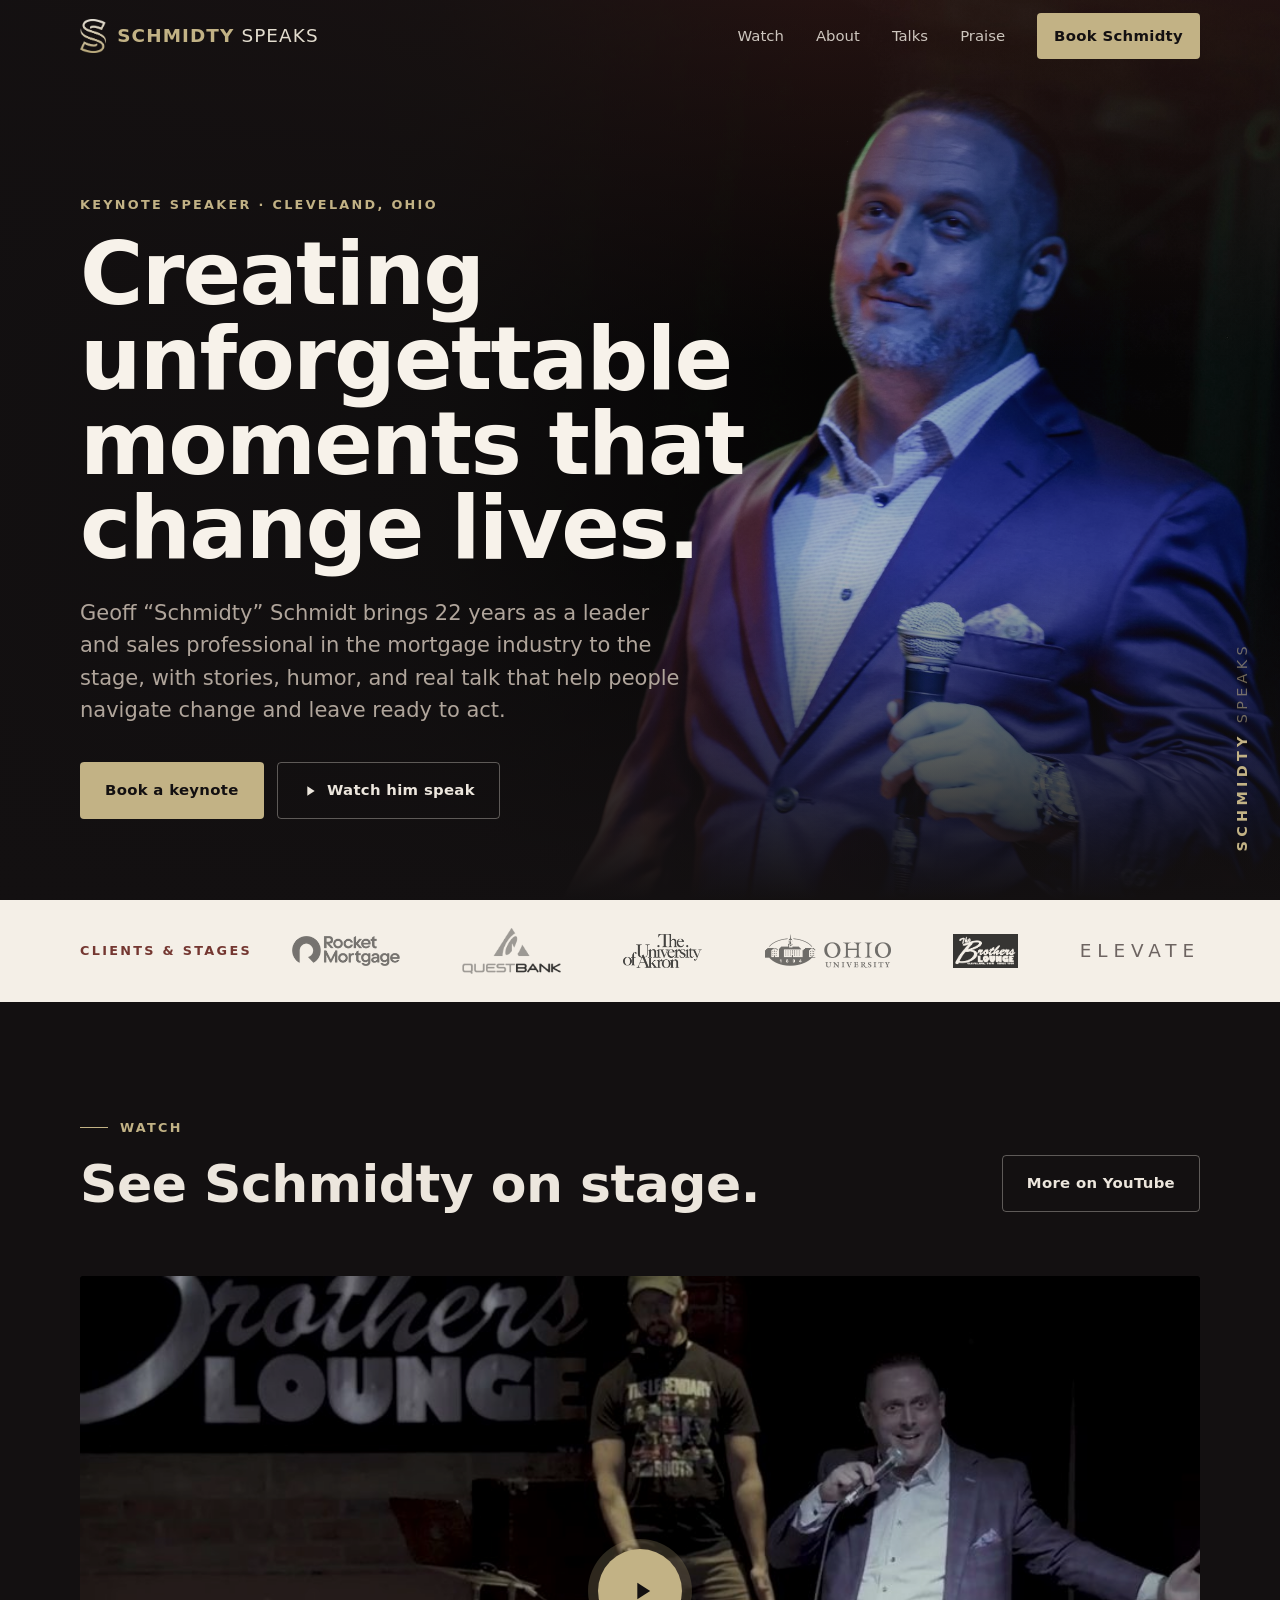
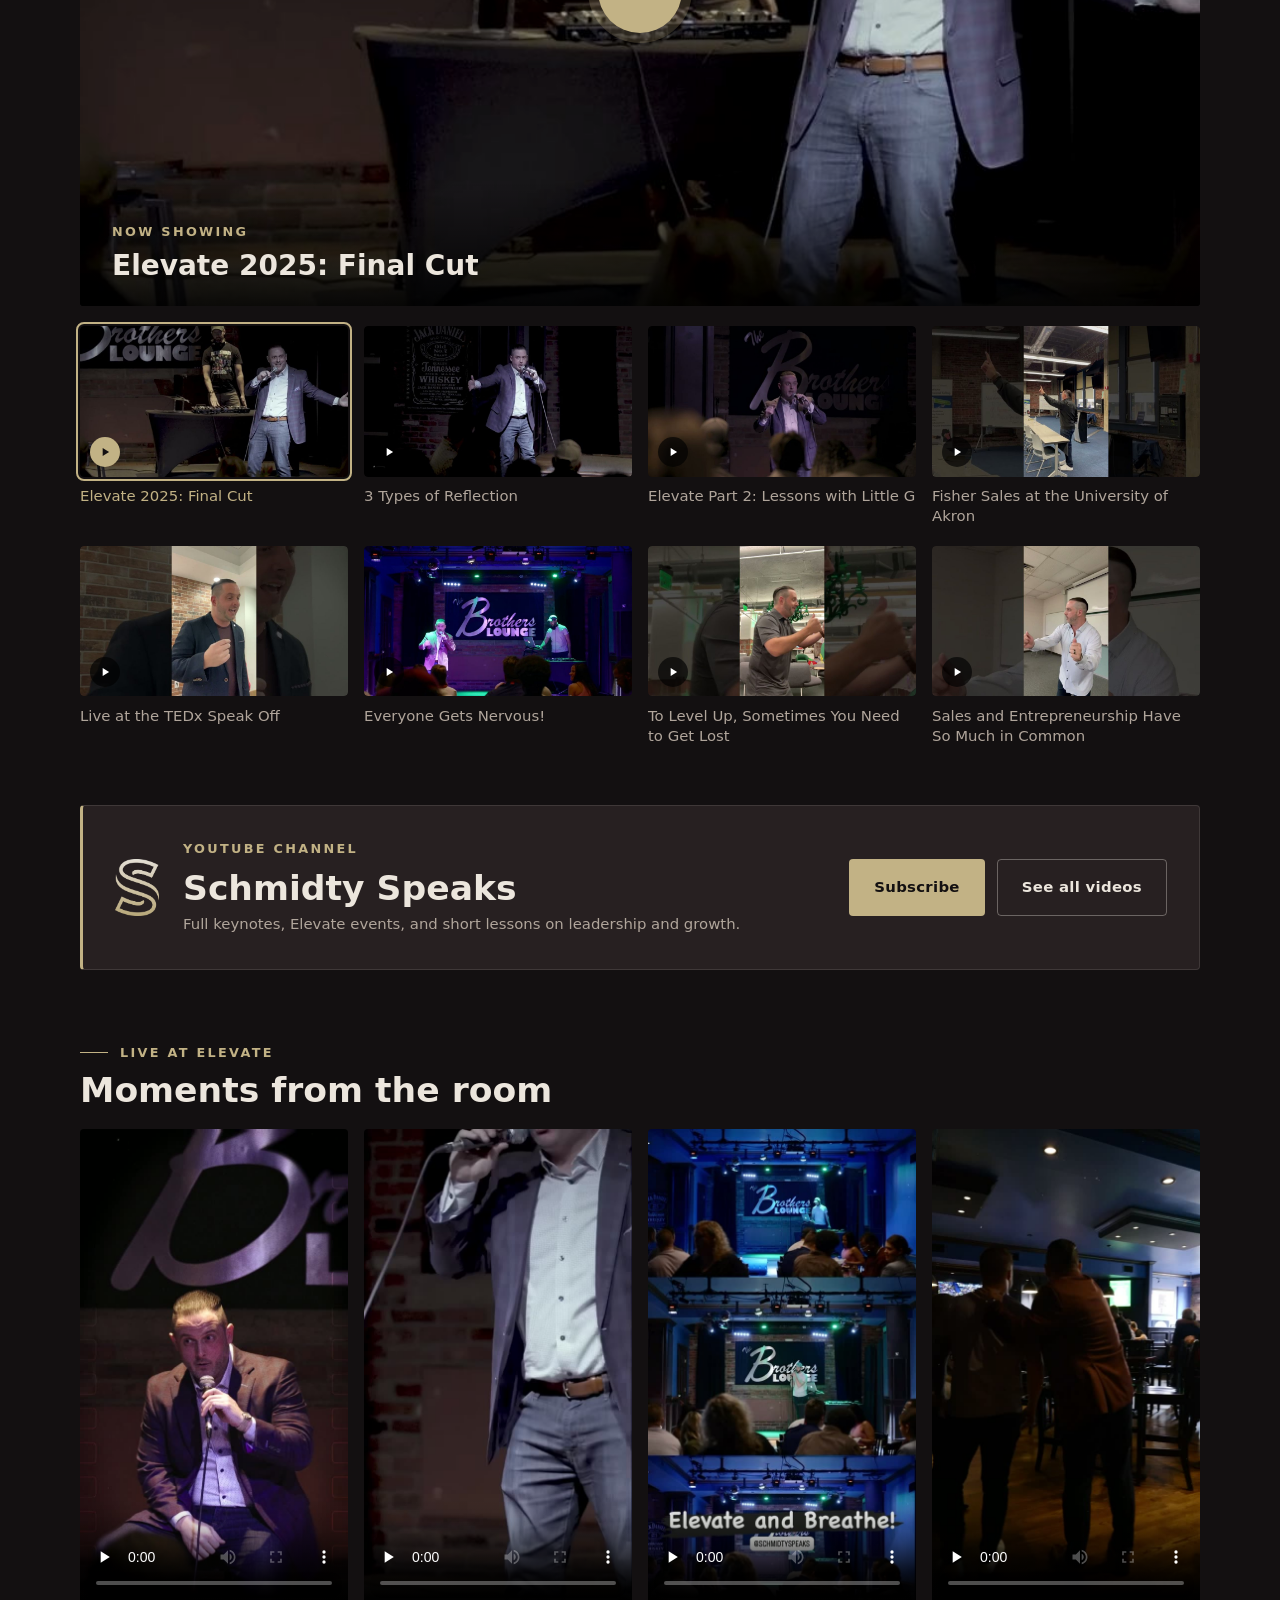
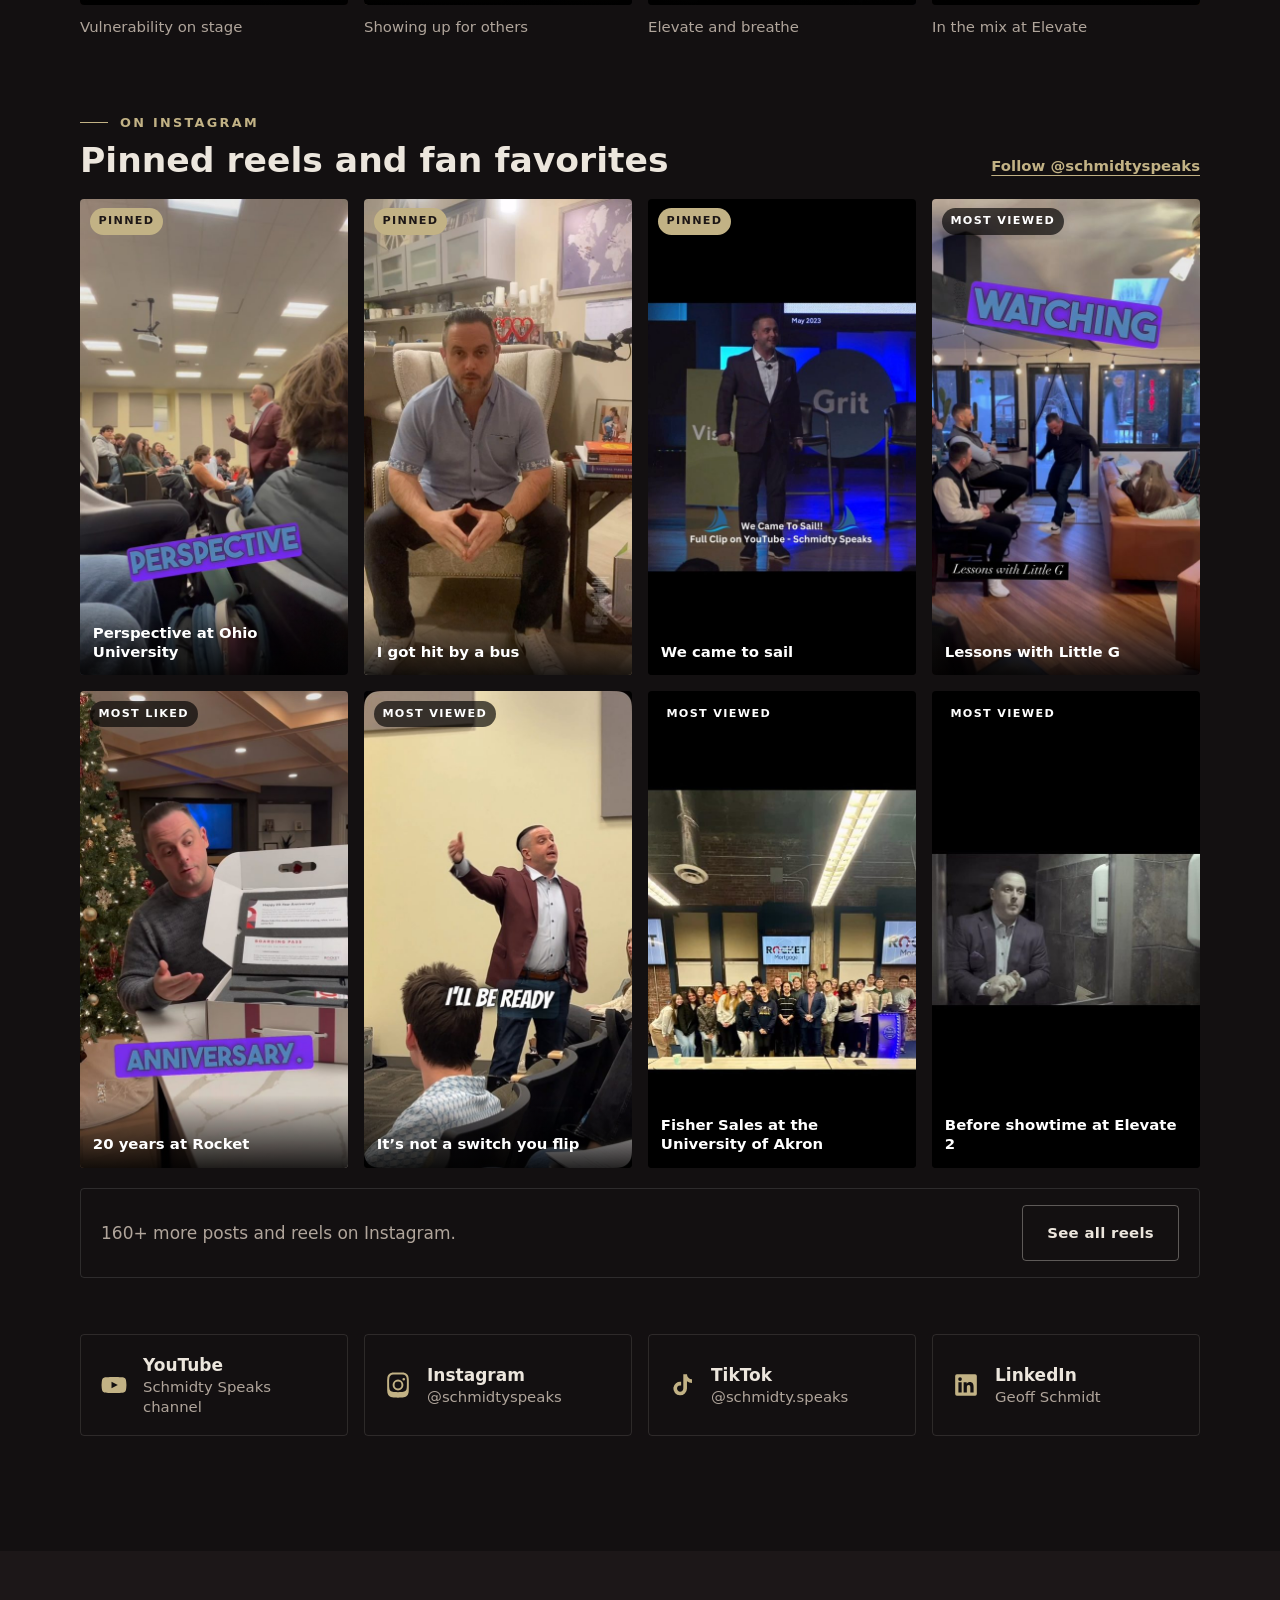
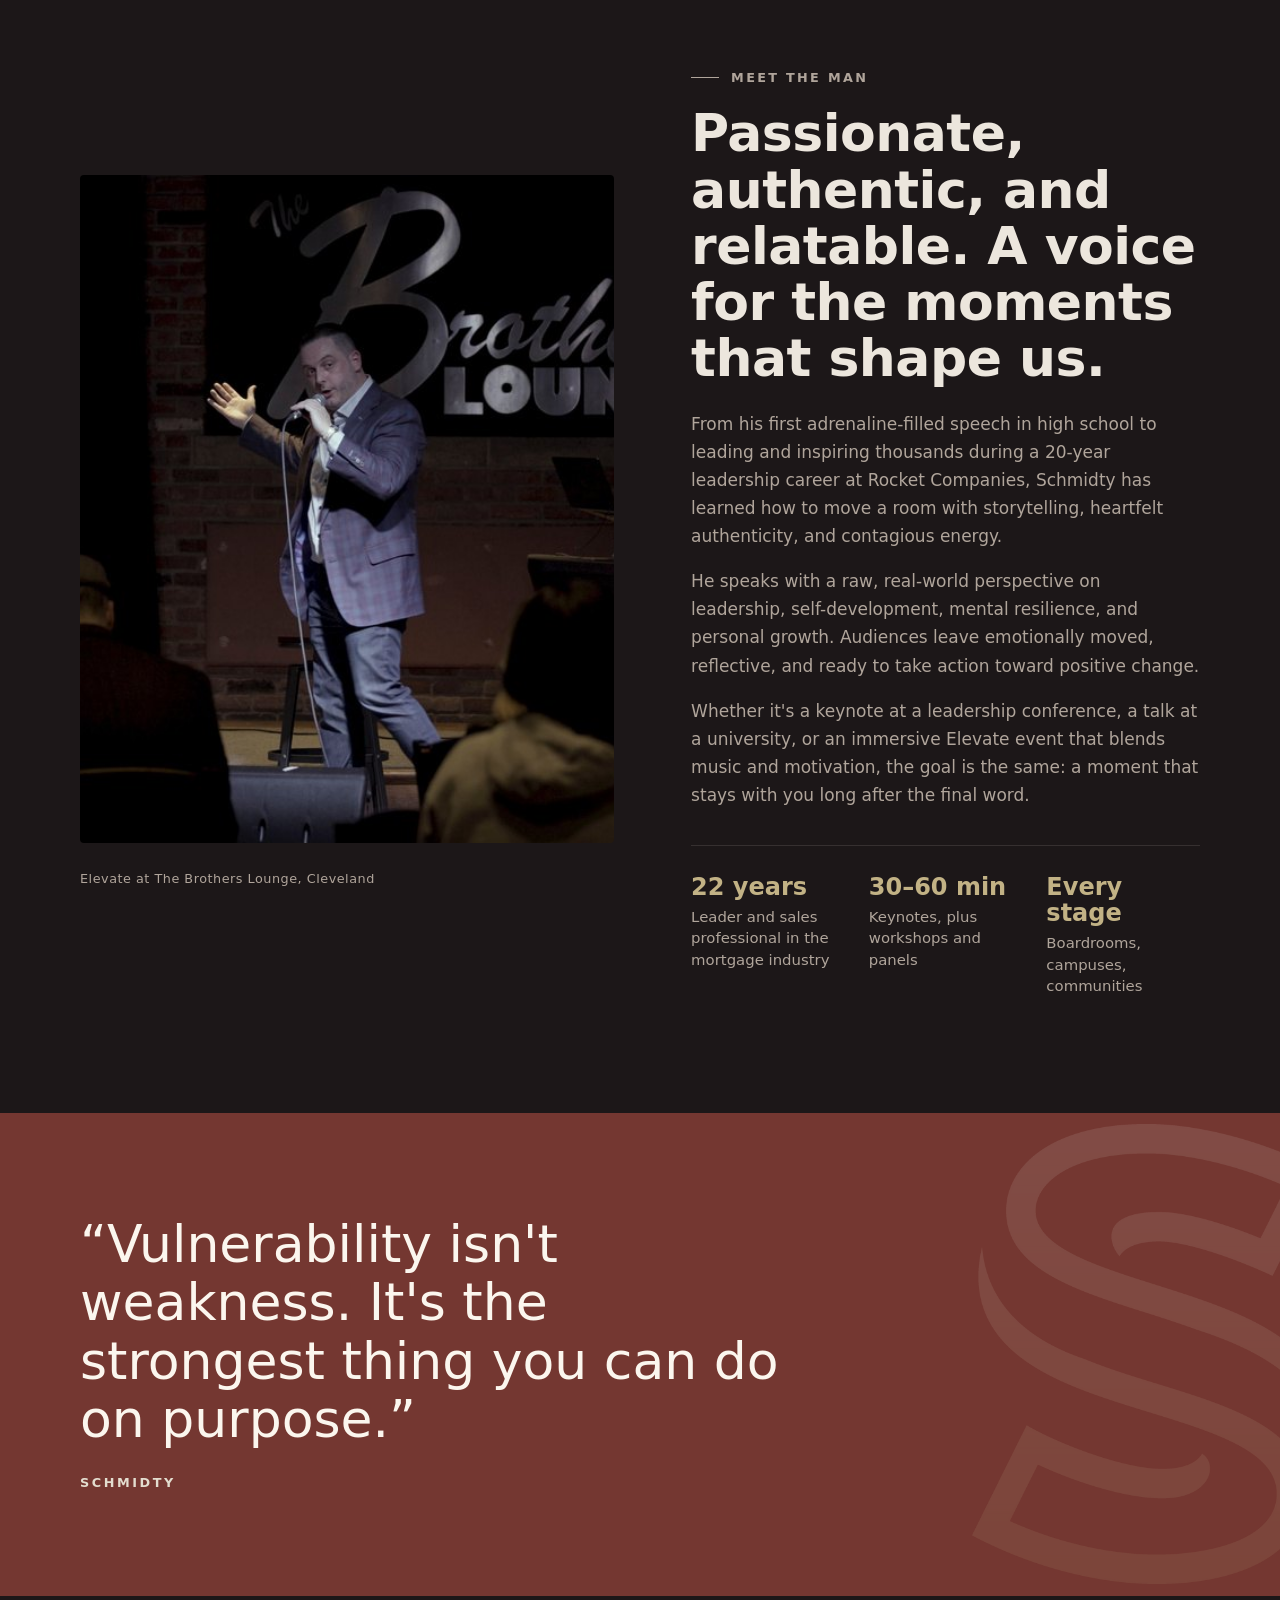
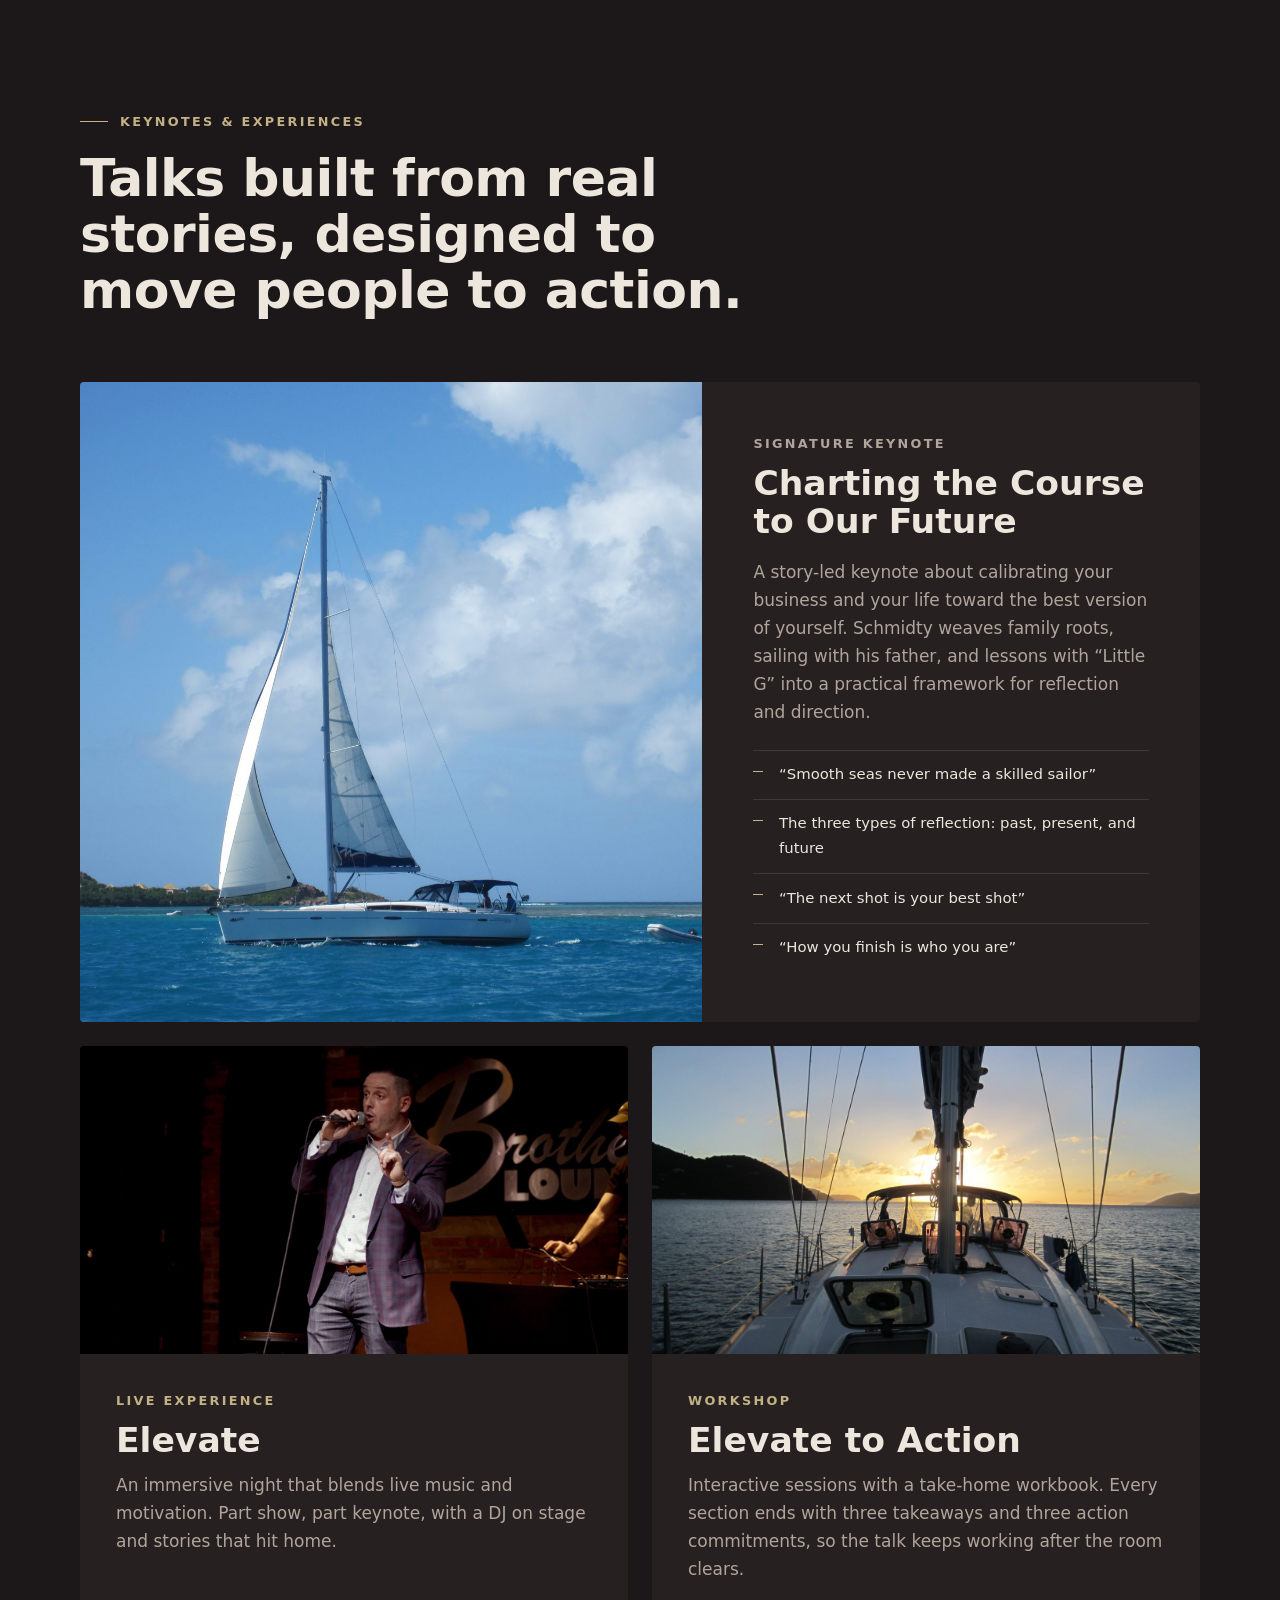
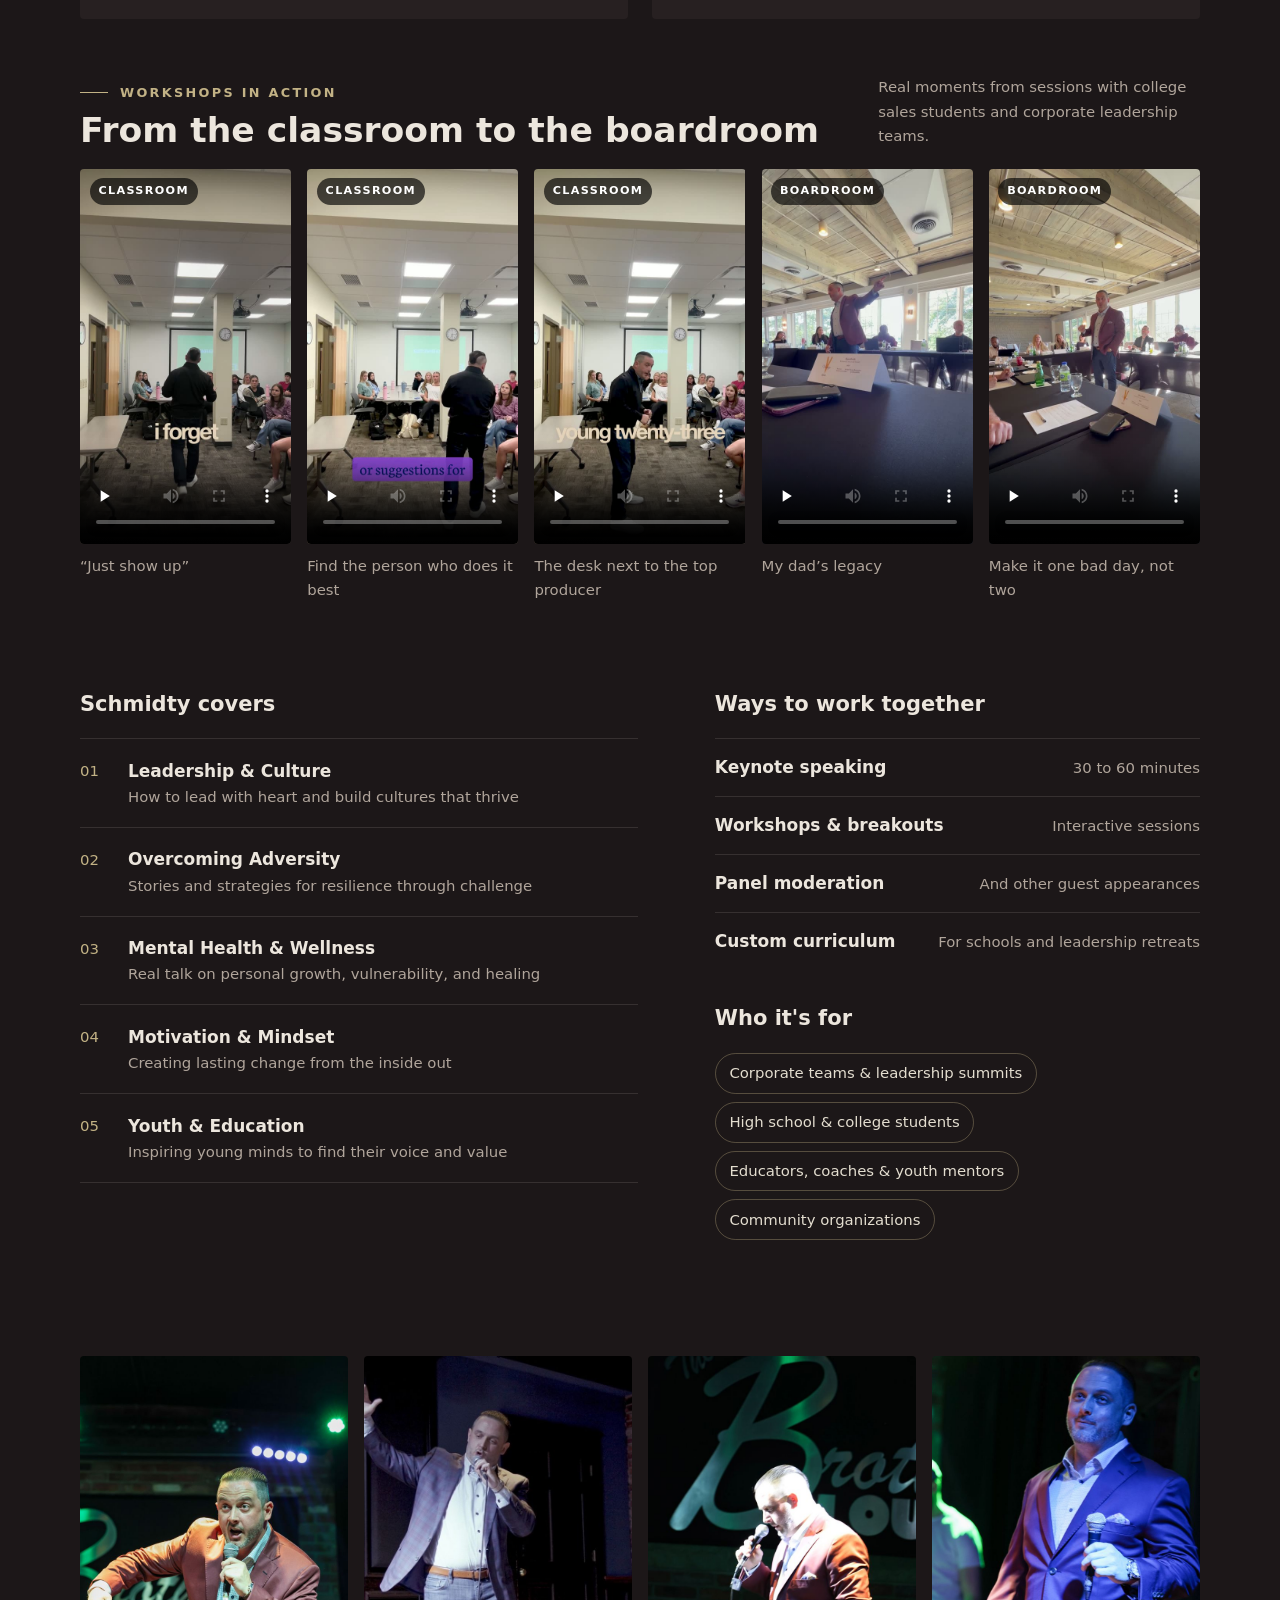
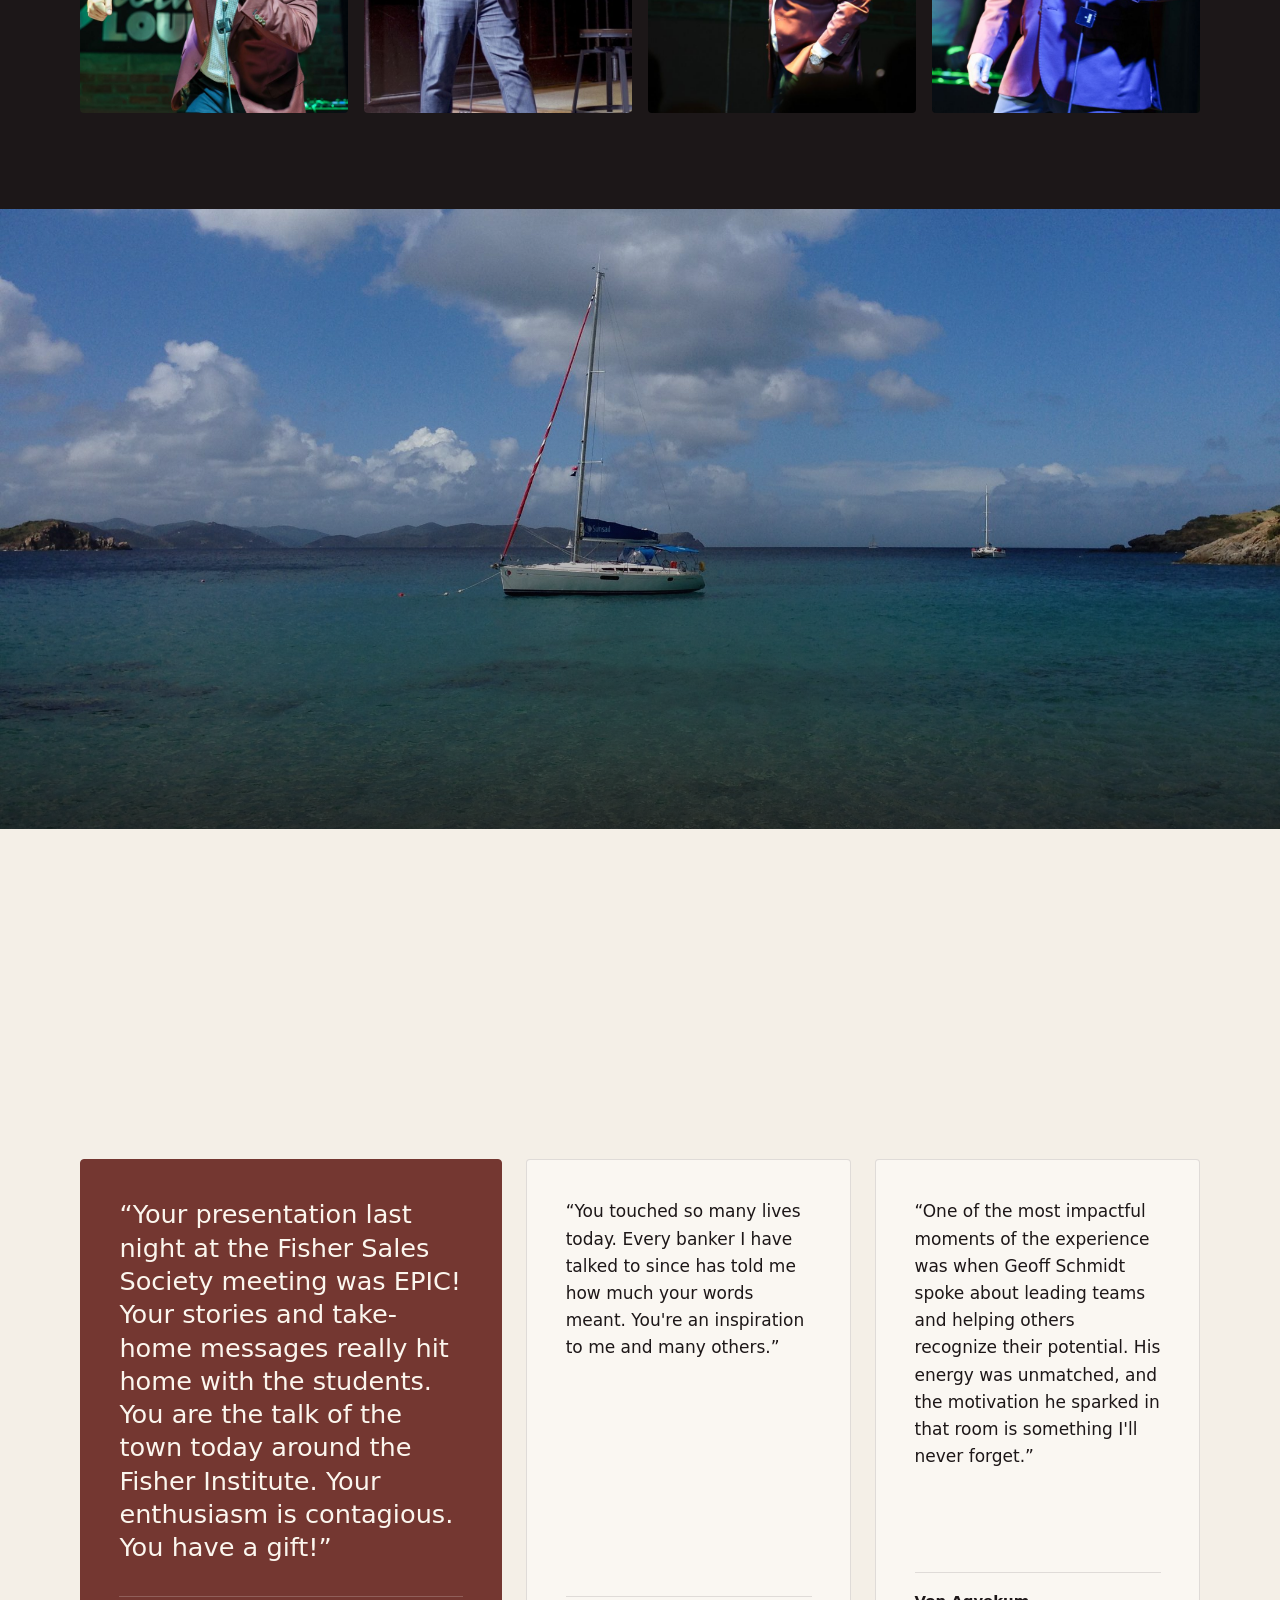
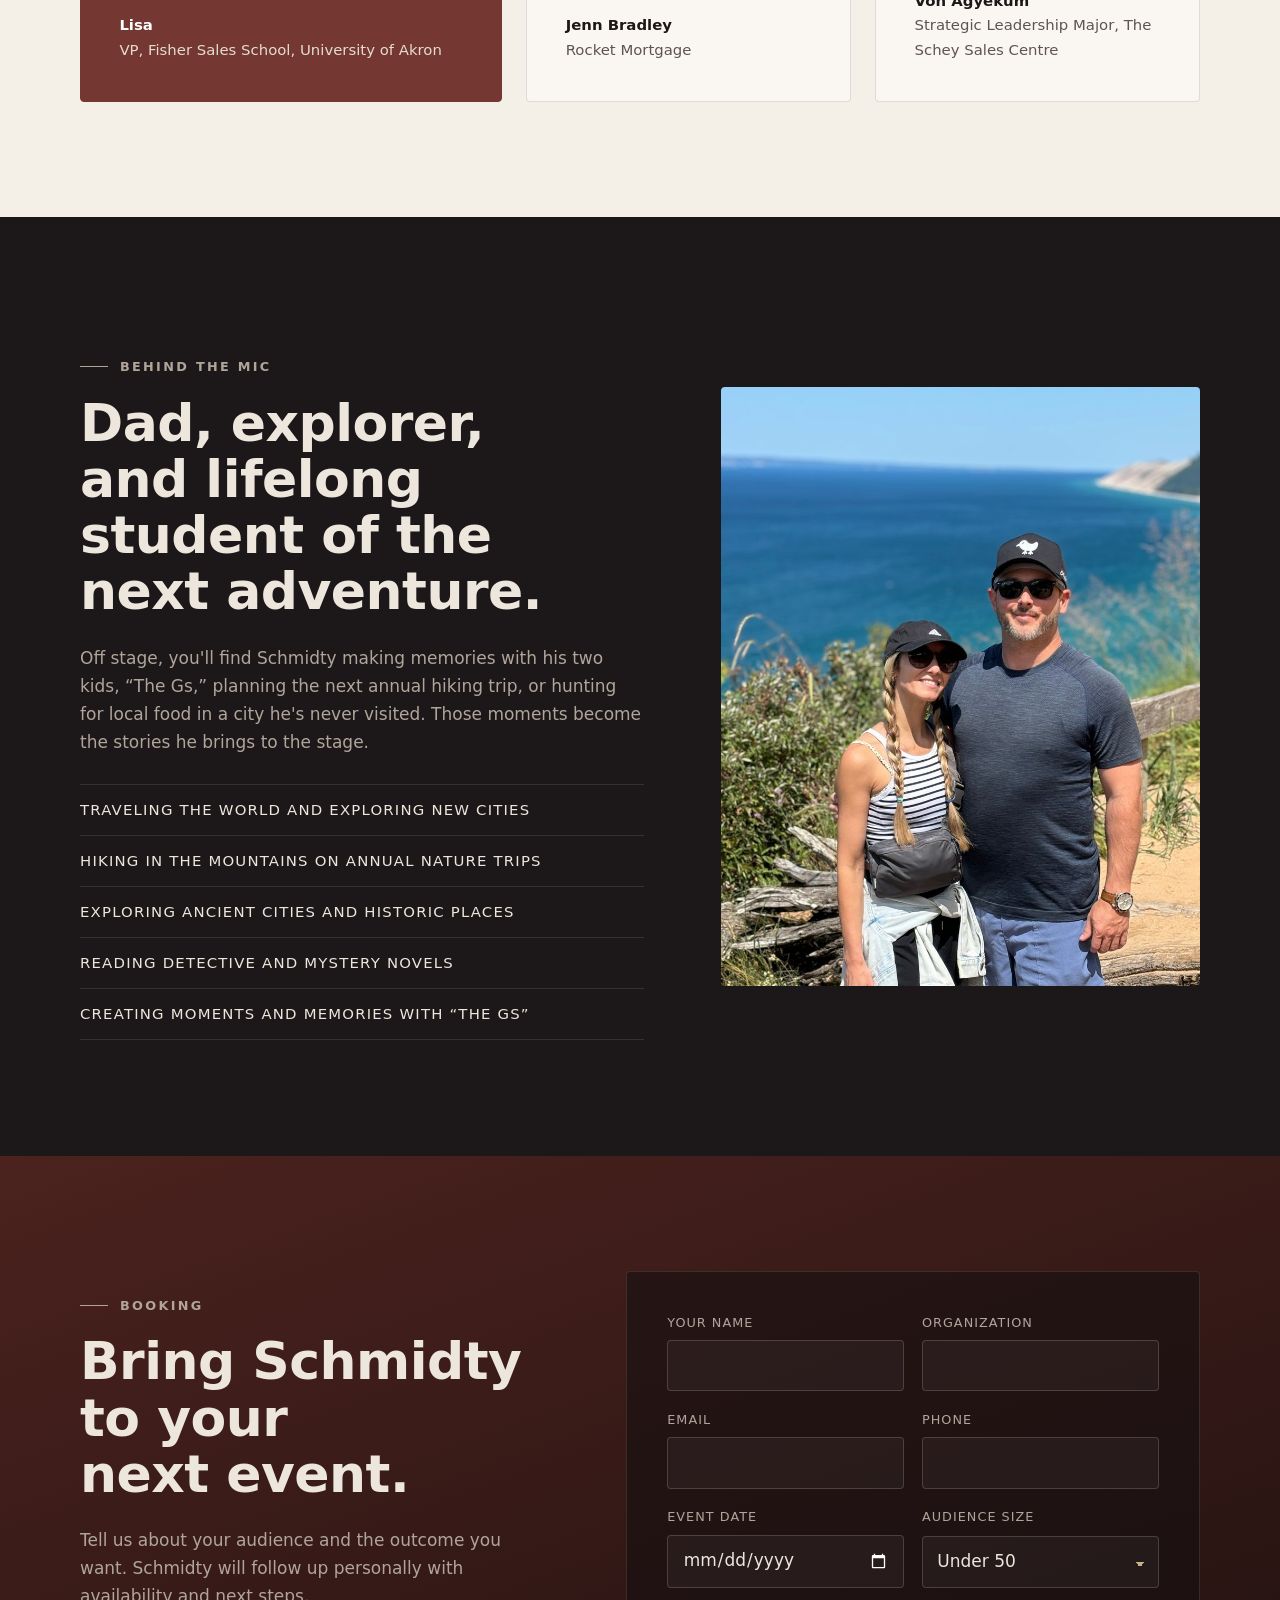
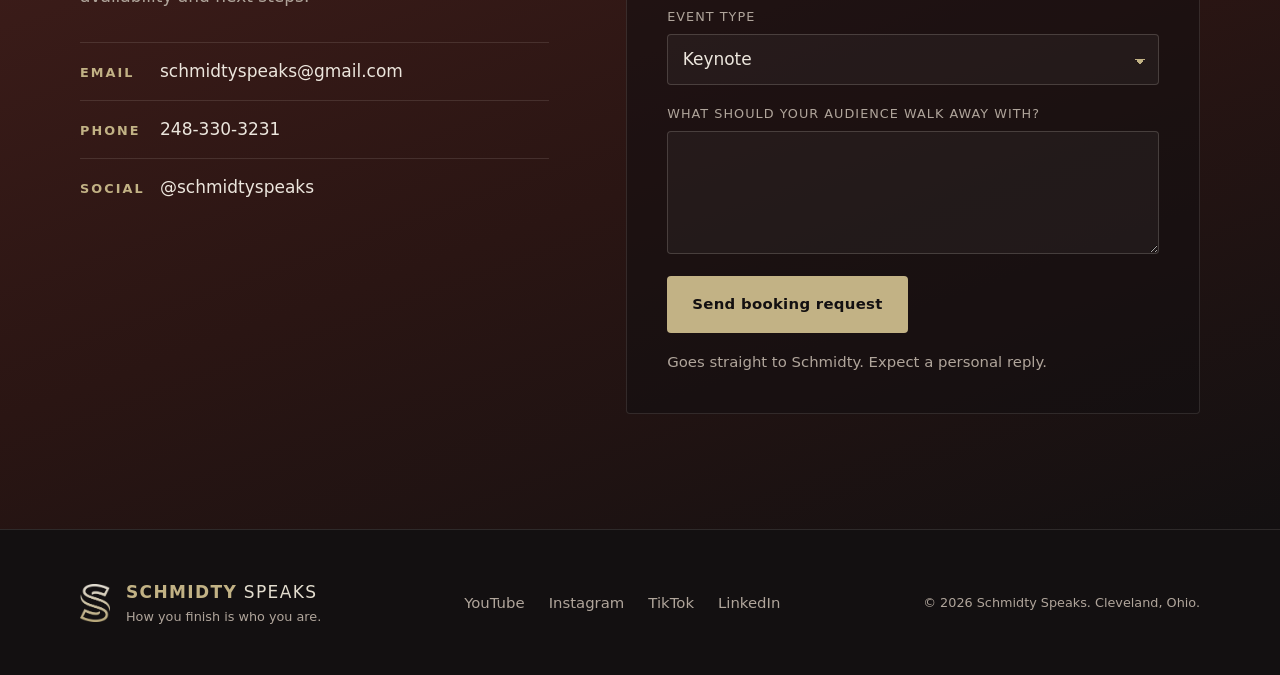
==== commit f1e3ba89: "Instagram: pinned + most popular reels; add classroom/boardroom workshop clips Co-authored-by: Perpl" ====
--- a/index.html
+++ b/index.html
@@ -15,7 +15,7 @@
 <link href="https://api.fontshare.com/v2/css?f[]=clash-display@500,600&display=swap" rel="stylesheet">
 <link href="https://api.fontshare.com/v2/css?f[]=satoshi@400,500,700&display=swap" rel="stylesheet">
 <link rel="preload" as="image" href="assets/hero-smile.jpg">
-<link rel="stylesheet" href="styles.css?v=5">
+<link rel="stylesheet" href="styles.css?v=6">
 <script>document.documentElement.classList.add("js")</script>
 <script type="application/ld+json">
 {"@context":"https://schema.org","@type":"Person","name":"Geoff Schmidt","alternateName":"Schmidty Speaks","jobTitle":"Keynote Speaker","url":"https://schmidtyspeaks.com","email":"mailto:schmidtyspeaks@gmail.com","telephone":"+1-248-330-3231","address":{"@type":"PostalAddress","addressLocality":"Cleveland","addressRegion":"OH","addressCountry":"US"},"sameAs":["https://www.youtube.com/@schmidtyspeaks","https://www.instagram.com/schmidtyspeaks/","https://www.tiktok.com/@schmidty.speaks","https://www.linkedin.com/in/geoff-schmidt-78b8a6326"]}
@@ -139,16 +139,24 @@
     <div class="reels-head reveal">
       <div>
         <p class="kicker">On Instagram</p>
-        <h3 class="h3">Short reels from the road</h3>
+        <h3 class="h3">Pinned reels and fan favorites</h3>
       </div>
       <a class="text-link" href="https://www.instagram.com/schmidtyspeaks/" target="_blank" rel="noopener">Follow @schmidtyspeaks</a>
     </div>
-    <ul class="reels reveal">
-      <li><a class="reel" href="https://www.instagram.com/schmidtyspeaks/reel/C2gbwkUgOvu/" target="_blank" rel="noopener" aria-label="Watch on Instagram: At home with Schmidty"><img src="assets/ig/C2gbwkUgOvu.jpg" alt="" loading="lazy"><span class="reel-badge">Reel</span></a></li>
-      <li><a class="reel" href="https://www.instagram.com/schmidtyspeaks/reel/Cvv2UcjAPBx/" target="_blank" rel="noopener" aria-label="Watch on Instagram: We Came to Sail"><img src="assets/ig/Cvv2UcjAPBx.jpg" alt="" loading="lazy"><span class="reel-badge">Reel</span></a></li>
-      <li><a class="reel" href="https://www.instagram.com/schmidtyspeaks/reel/DGlRLvRpHwW/" target="_blank" rel="noopener" aria-label="Watch on Instagram: Perspective, live in the classroom"><img src="assets/ig/DGlRLvRpHwW.jpg" alt="" loading="lazy"><span class="reel-badge">Reel</span></a></li>
-      <li><a class="reel" href="https://www.instagram.com/schmidtyspeaks/reel/DIh3QZqJPpX/" target="_blank" rel="noopener" aria-label="Watch on Instagram: Before the mic"><img src="assets/ig/DIh3QZqJPpX.jpg" alt="" loading="lazy"><span class="reel-badge">Reel</span></a></li>
-    </ul>
+    <ul class="reels ig-reels reveal">
+      <li><a class="reel" href="https://www.instagram.com/schmidtyspeaks/reel/DGlRLvRpHwW/" target="_blank" rel="noopener" aria-label="Watch on Instagram: Perspective at Ohio University"><img src="assets/ig/DGlRLvRpHwW.jpg?v=2" alt="" loading="lazy"><span class="reel-badge is-pinned">Pinned</span><span class="reel-title">Perspective at Ohio University</span></a></li>
+      <li><a class="reel" href="https://www.instagram.com/schmidtyspeaks/reel/C2gbwkUgOvu/" target="_blank" rel="noopener" aria-label="Watch on Instagram: I got hit by a bus"><img src="assets/ig/C2gbwkUgOvu.jpg?v=2" alt="" loading="lazy"><span class="reel-badge is-pinned">Pinned</span><span class="reel-title">I got hit by a bus</span></a></li>
+      <li><a class="reel" href="https://www.instagram.com/schmidtyspeaks/reel/Cvv2UcjAPBx/" target="_blank" rel="noopener" aria-label="Watch on Instagram: We came to sail"><img src="assets/ig/Cvv2UcjAPBx.jpg?v=2" alt="" loading="lazy"><span class="reel-badge is-pinned">Pinned</span><span class="reel-title">We came to sail</span></a></li>
+      <li><a class="reel" href="https://www.instagram.com/schmidtyspeaks/reel/DDYRJAQpLxi/" target="_blank" rel="noopener" aria-label="Watch on Instagram: Lessons with Little G"><img src="assets/ig/DDYRJAQpLxi.jpg?v=2" alt="" loading="lazy"><span class="reel-badge">Most viewed</span><span class="reel-title">Lessons with Little G</span></a></li>
+      <li><a class="reel" href="https://www.instagram.com/schmidtyspeaks/reel/DEY0X8_sg29/" target="_blank" rel="noopener" aria-label="Watch on Instagram: 20 years at Rocket"><img src="assets/ig/DEY0X8_sg29.jpg?v=2" alt="" loading="lazy"><span class="reel-badge">Most liked</span><span class="reel-title">20 years at Rocket</span></a></li>
+      <li><a class="reel" href="https://www.instagram.com/schmidtyspeaks/reel/DHMzeq0pB8I/" target="_blank" rel="noopener" aria-label="Watch on Instagram: It’s not a switch you flip"><img src="assets/ig/DHMzeq0pB8I.jpg?v=2" alt="" loading="lazy"><span class="reel-badge">Most viewed</span><span class="reel-title">It’s not a switch you flip</span></a></li>
+      <li><a class="reel" href="https://www.instagram.com/schmidtyspeaks/reel/DFt5ZaQA2jQ/" target="_blank" rel="noopener" aria-label="Watch on Instagram: Fisher Sales at the University of Akron"><img src="assets/ig/DFt5ZaQA2jQ.jpg?v=2" alt="" loading="lazy"><span class="reel-badge">Most viewed</span><span class="reel-title">Fisher Sales at the University of Akron</span></a></li>
+      <li><a class="reel" href="https://www.instagram.com/schmidtyspeaks/reel/DIh3QZqJPpX/" target="_blank" rel="noopener" aria-label="Watch on Instagram: Before showtime at Elevate 2"><img src="assets/ig/DIh3QZqJPpX.jpg?v=2" alt="" loading="lazy"><span class="reel-badge">Most viewed</span><span class="reel-title">Before showtime at Elevate 2</span></a></li>
+    </ul>
+    <div class="reels-more reveal">
+      <p>160+ more posts and reels on Instagram.</p>
+      <a class="btn btn-ghost" href="https://www.instagram.com/schmidtyspeaks/reels/" target="_blank" rel="noopener">See all reels</a>
+    </div>
 
     <div class="socials reveal">
       <a class="social-card" href="https://www.youtube.com/@schmidtyspeaks" target="_blank" rel="noopener">
@@ -247,6 +255,22 @@
       </article>
     </div>
 
+
+    <div class="reels-head reveal">
+      <div>
+        <p class="kicker">Workshops in action</p>
+        <h3 class="h3">From the classroom to the boardroom</h3>
+      </div>
+      <p class="reels-note">Real moments from sessions with college sales students and corporate leadership teams.</p>
+    </div>
+    <ul class="reels clips session-clips reveal">
+      <li class="clip"><span class="clip-media"><video src="assets/clips/just-show-up.mp4" poster="assets/clips/just-show-up.jpg" controls playsinline preload="none" aria-label="“Just show up”"></video><span class="reel-badge">Classroom</span></span><span class="clip-title">“Just show up”</span></li>
+      <li class="clip"><span class="clip-media"><video src="assets/clips/feed-your-mind.mp4" poster="assets/clips/feed-your-mind.jpg" controls playsinline preload="none" aria-label="Find the person who does it best"></video><span class="reel-badge">Classroom</span></span><span class="clip-title">Find the person who does it best</span></li>
+      <li class="clip"><span class="clip-media"><video src="assets/clips/sit-next-to-the-best.mp4" poster="assets/clips/sit-next-to-the-best.jpg" controls playsinline preload="none" aria-label="The desk next to the top producer"></video><span class="reel-badge">Classroom</span></span><span class="clip-title">The desk next to the top producer</span></li>
+      <li class="clip"><span class="clip-media"><video src="assets/clips/dads-legacy.mp4" poster="assets/clips/dads-legacy.jpg" controls playsinline preload="none" aria-label="My dad’s legacy"></video><span class="reel-badge">Boardroom</span></span><span class="clip-title">My dad’s legacy</span></li>
+      <li class="clip"><span class="clip-media"><video src="assets/clips/make-it-one.mp4" poster="assets/clips/make-it-one.jpg" controls playsinline preload="none" aria-label="Make it one bad day, not two"></video><span class="reel-badge">Boardroom</span></span><span class="clip-title">Make it one bad day, not two</span></li>
+    </ul>
+
     <div class="topics-grid">
       <div class="topics reveal">
         <h3 class="h4">Schmidty covers</h3>
--- a/styles.css
+++ b/styles.css
@@ -226,6 +226,15 @@
 .clip { display: flex; flex-direction: column; gap: .6rem; }
 .clip video { display: block; width: 100%; aspect-ratio: 9/16; object-fit: cover; background: #000; border-radius: var(--radius); }
 .clip-title { font-size: var(--text-sm); color: var(--text-muted); }
+.clip-media { position: relative; display: block; }
+.clip-media .reel-badge { pointer-events: none; }
+.reel-badge.is-pinned { background: var(--gold); color: #1d1716; }
+.reel-title { position: absolute; left: 0; right: 0; bottom: 0; padding: 2.5rem .8rem .8rem; background: linear-gradient(to top, rgba(0,0,0,.85), transparent); color: #fff; font-size: var(--text-sm); font-weight: 600; line-height: 1.3; }
+.reels-more { display: flex; align-items: center; justify-content: space-between; gap: 1rem; flex-wrap: wrap; margin-top: 1.25rem; padding: 1rem 1.25rem; border: 1px solid var(--border, rgba(127,127,127,.25)); border-radius: var(--radius); }
+.reels-more p { margin: 0; color: var(--text-muted); }
+.reels-note { margin: 0; max-width: 34ch; color: var(--text-muted); font-size: var(--text-sm); }
+.session-clips { grid-template-columns: repeat(5, 1fr); }
+.talks .reels-head { margin-top: clamp(2.5rem, 5vw, 3.5rem); }
 .hp { position: absolute; left: -9999px; width: 1px; height: 1px; opacity: 0; }
 .btn[disabled] { opacity: .6; cursor: progress; }
 .gallery { background: var(--ink-2); padding: 0 0 clamp(4rem, 8vw, 6rem); }
@@ -361,6 +370,7 @@
   .video-grid { grid-template-columns: repeat(2, 1fr); }
   .socials { grid-template-columns: repeat(2, 1fr); }
   .reels { grid-template-columns: repeat(2, 1fr); }
+  .session-clips { grid-template-columns: repeat(3, 1fr); }
   .gallery-grid { grid-template-columns: 1fr 1fr; }
   .channel { grid-template-columns: auto 1fr; }
   .channel-ctas { grid-column: 1 / -1; }
@@ -405,6 +415,7 @@
   .channel { grid-template-columns: 1fr; }
   .channel-ctas .btn { flex: 1; justify-content: center; }
   .reels { gap: .75rem; }
+  .session-clips { grid-template-columns: repeat(2, 1fr); }
   .gallery-grid { grid-template-columns: 1fr 1fr; gap: .75rem; }
   .field-row { grid-template-columns: 1fr; }
   .play-ring { width: 64px; height: 64px; }
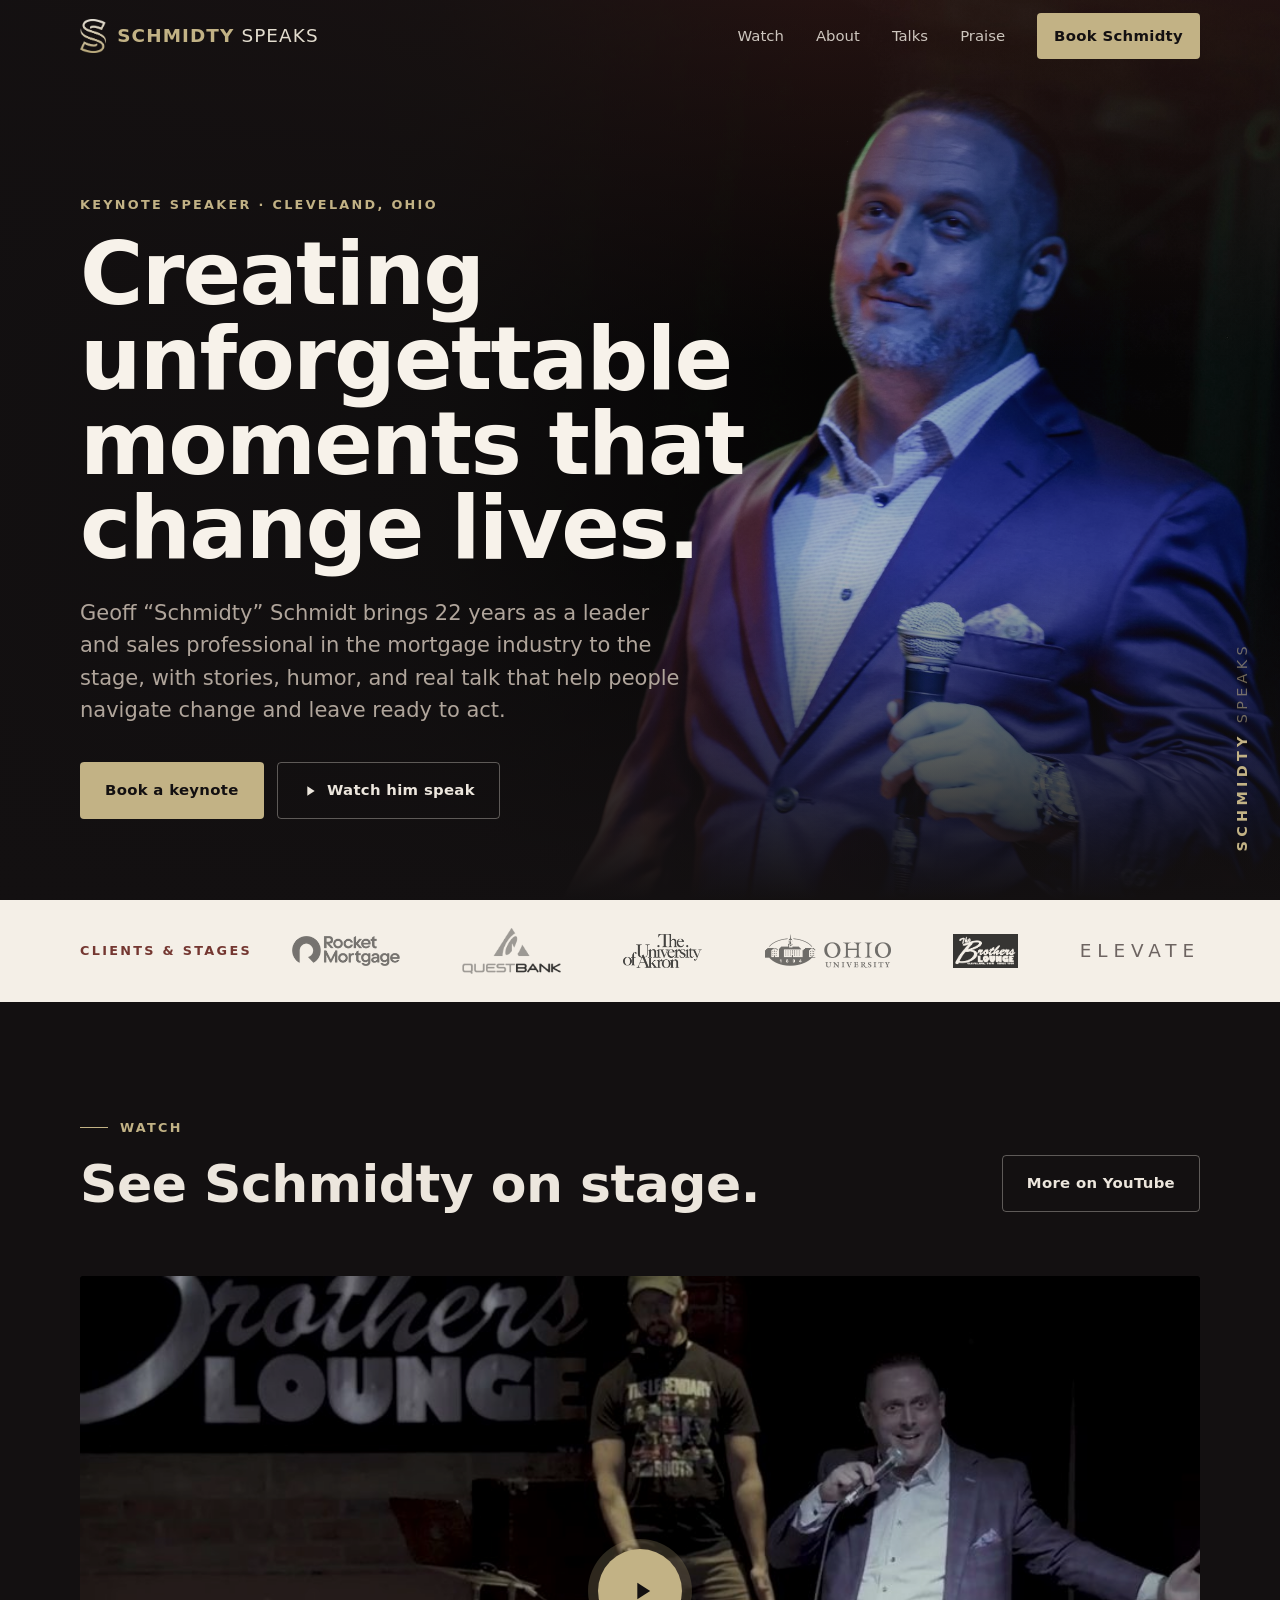
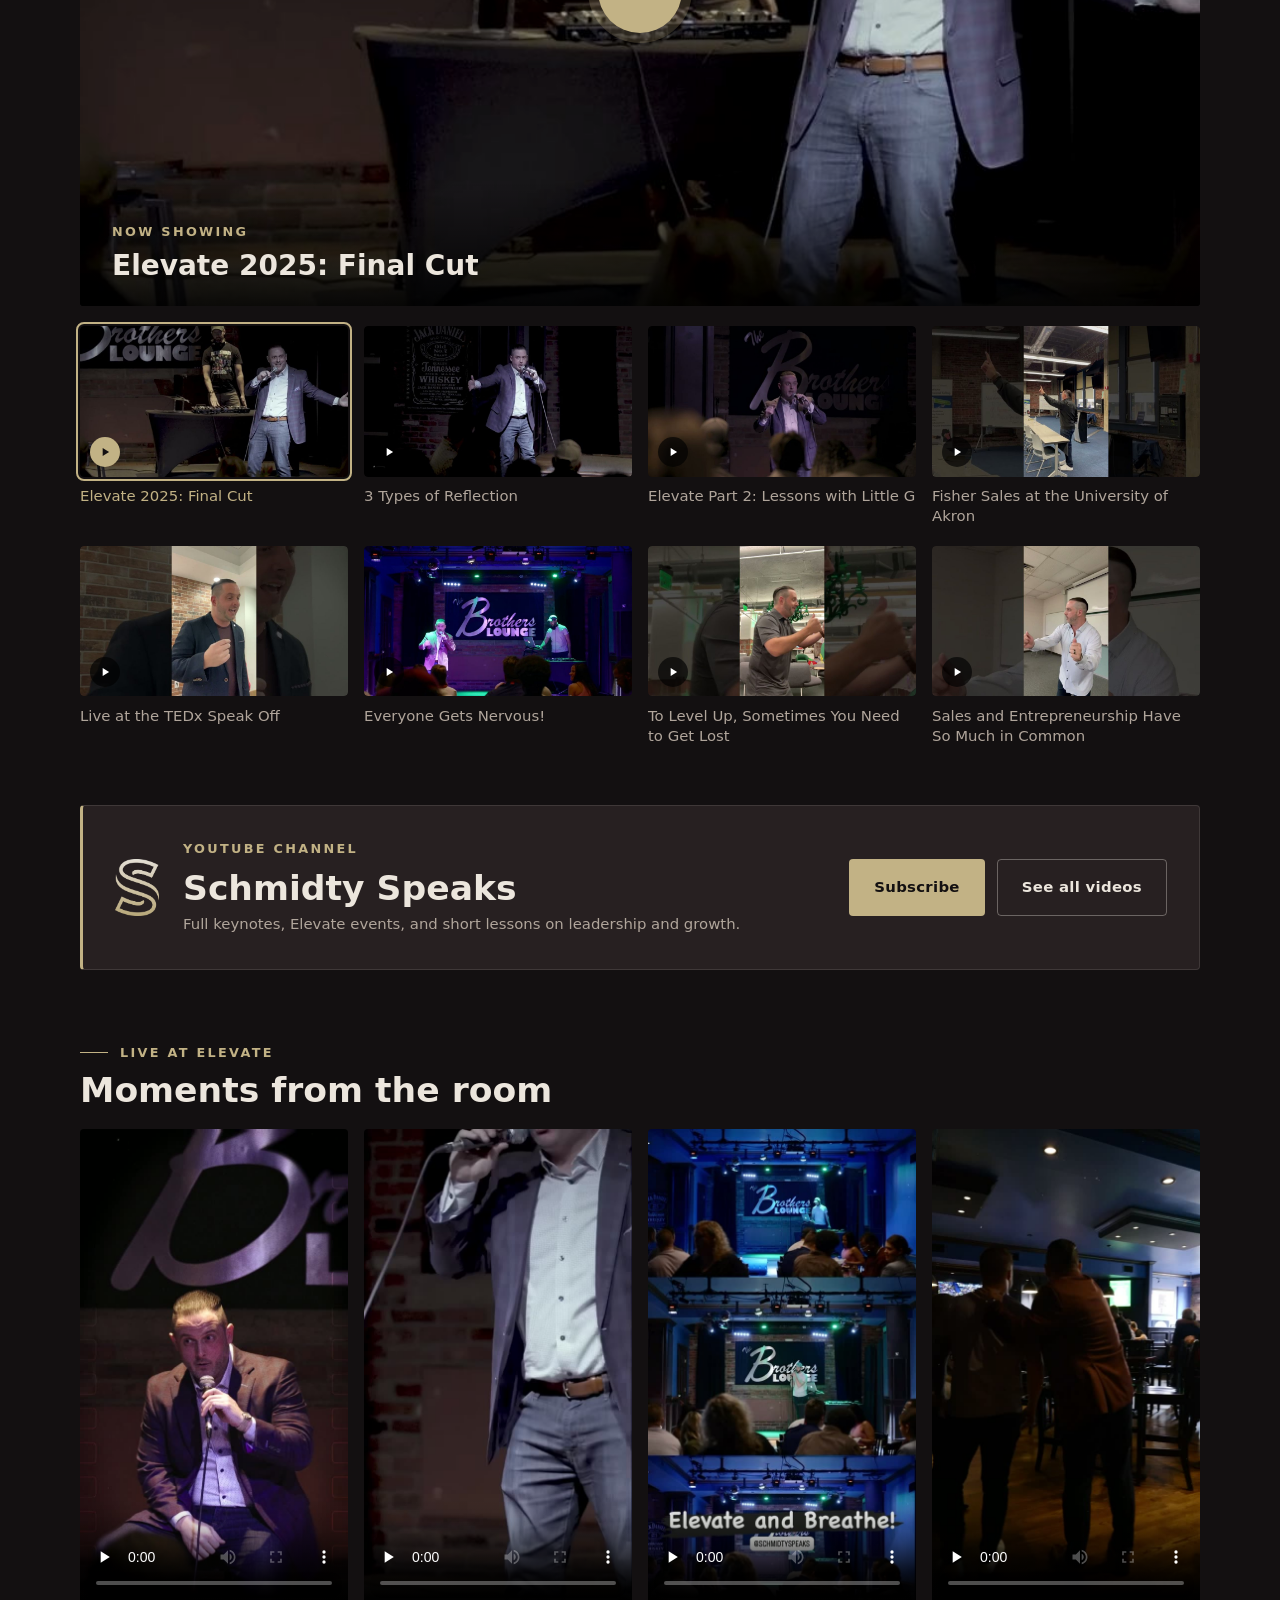
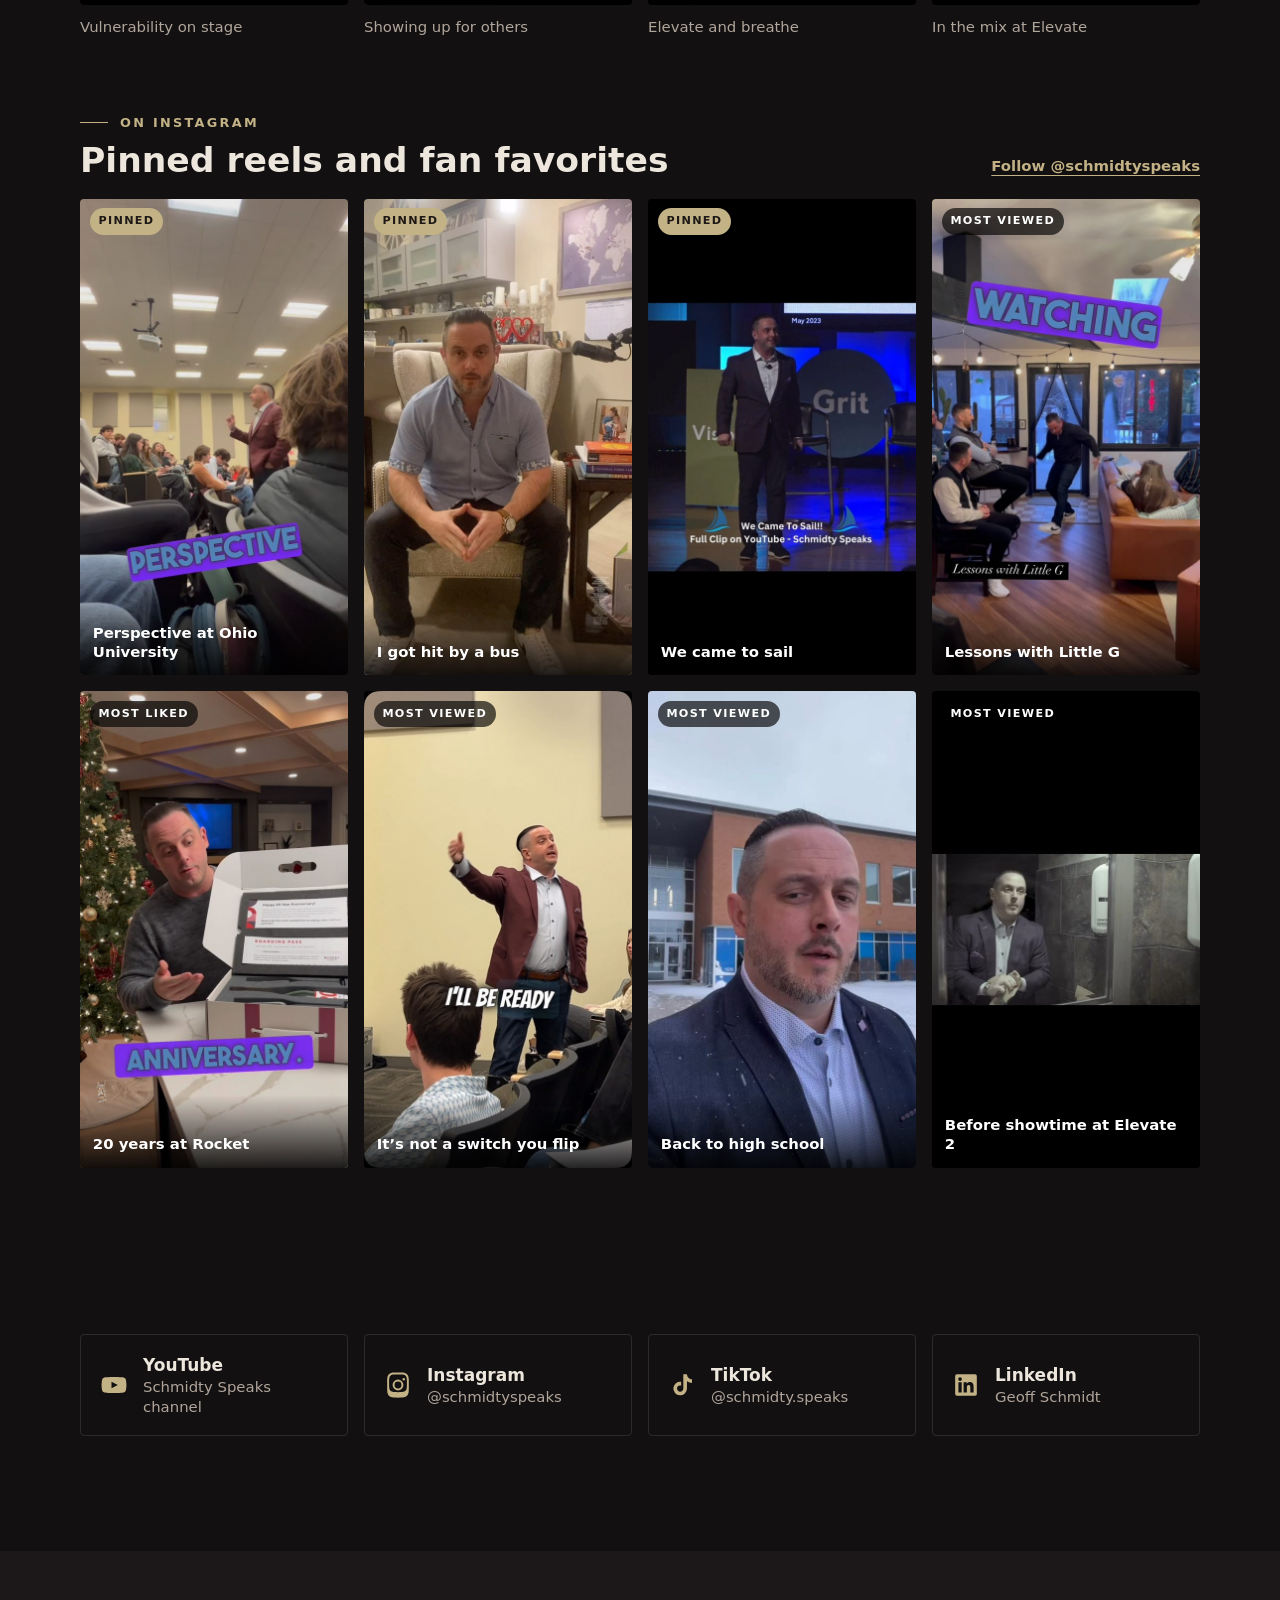
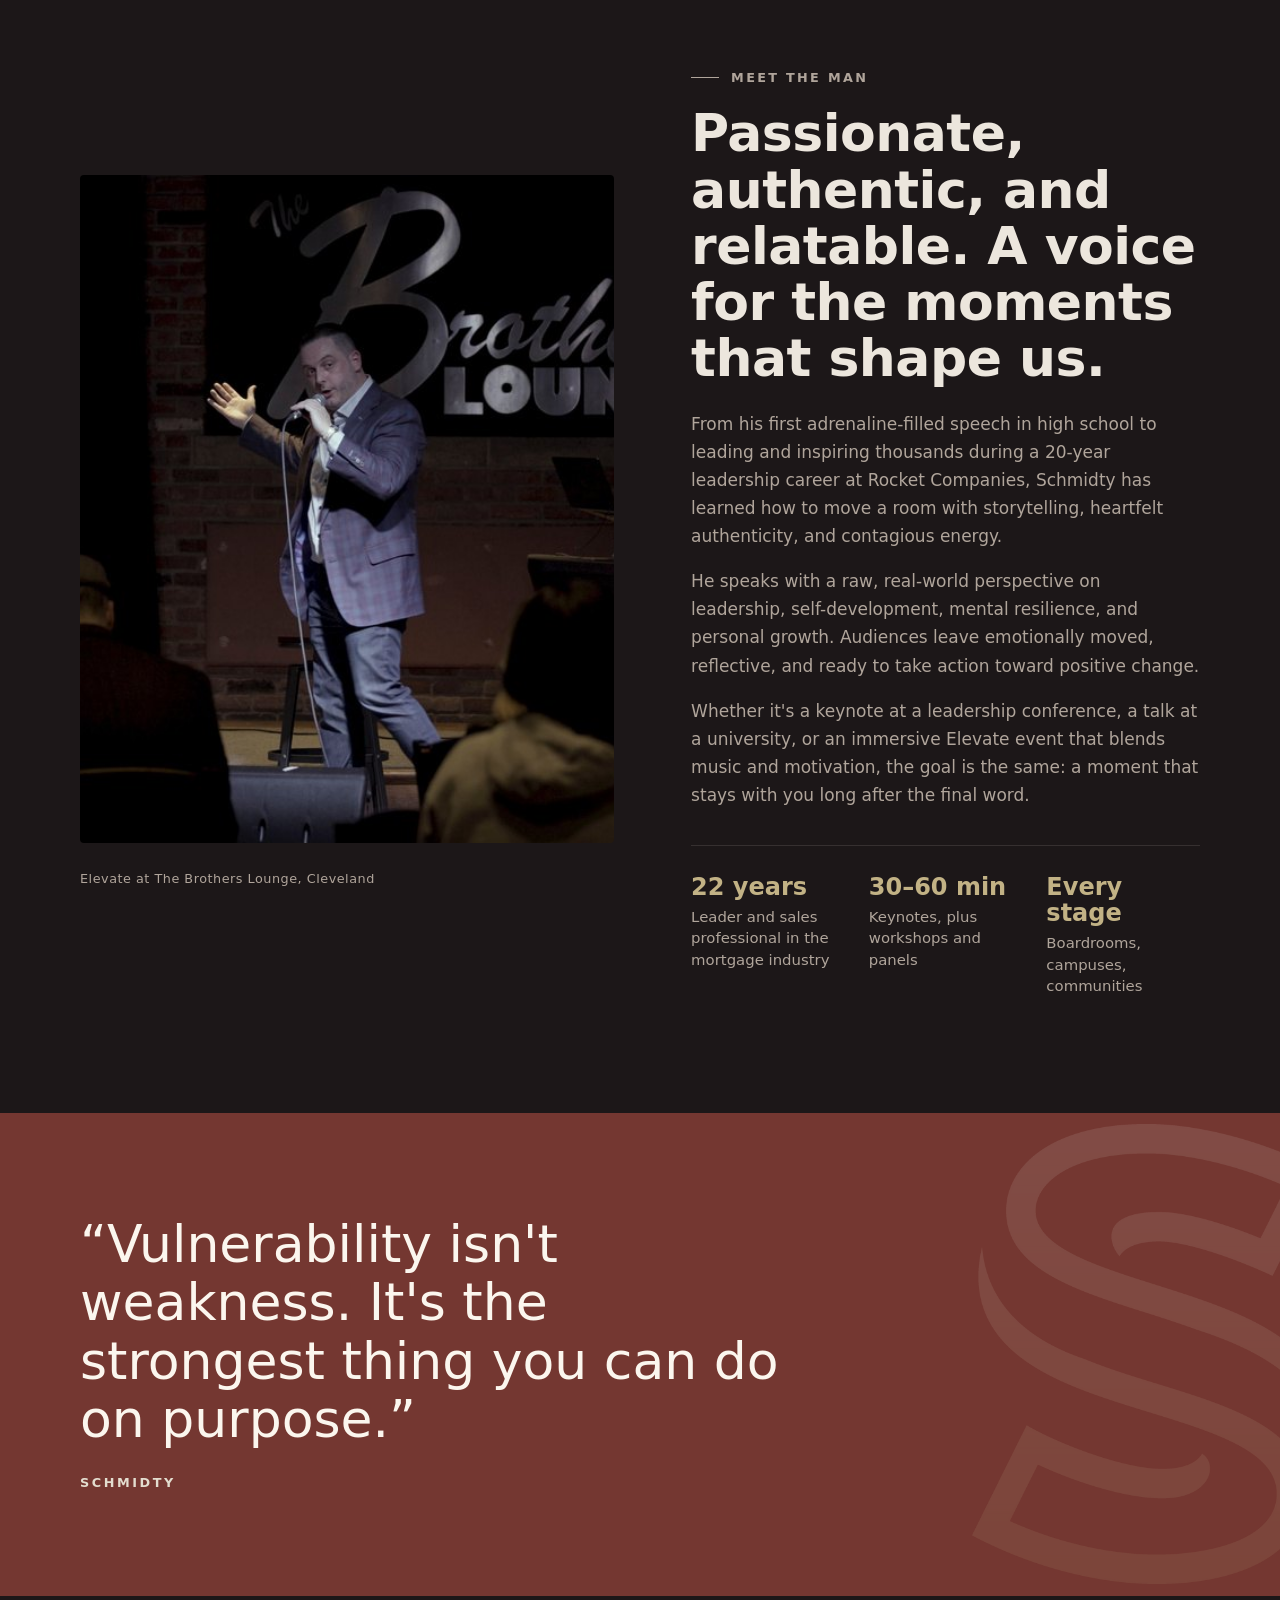
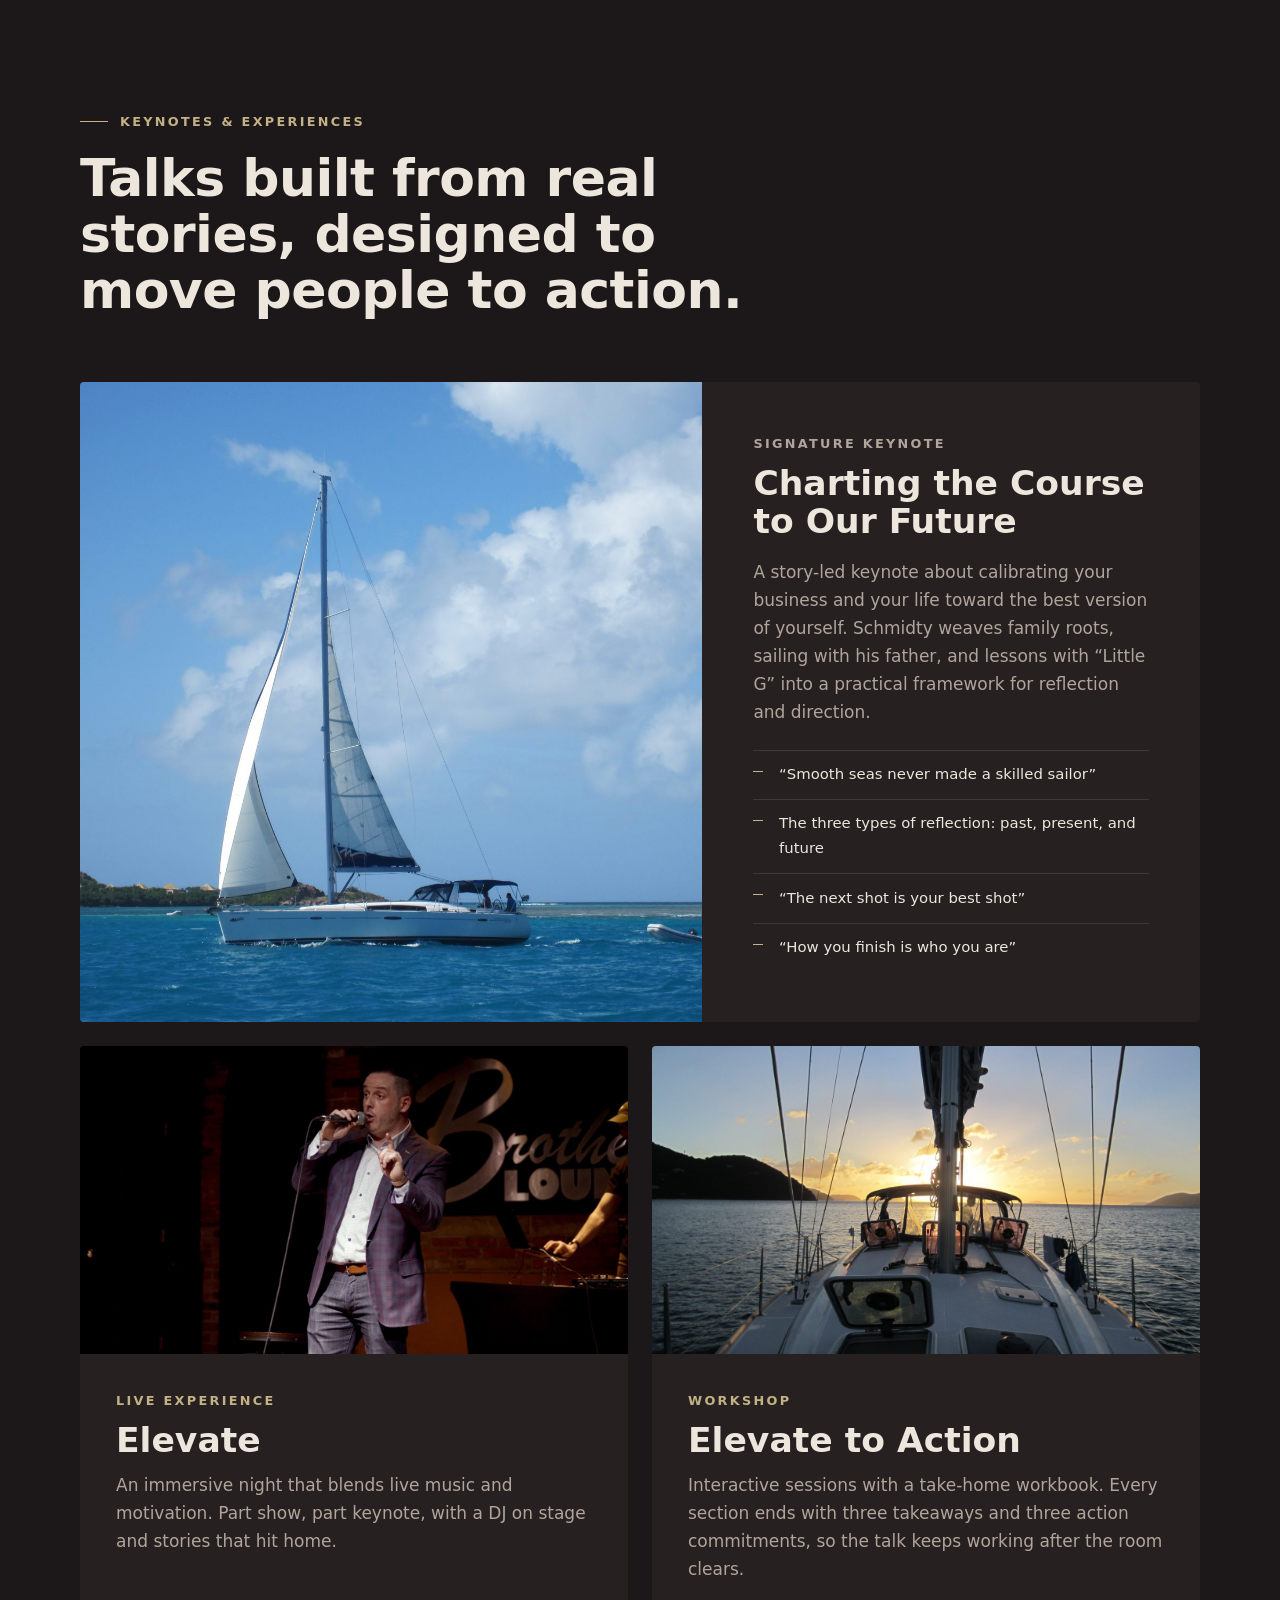
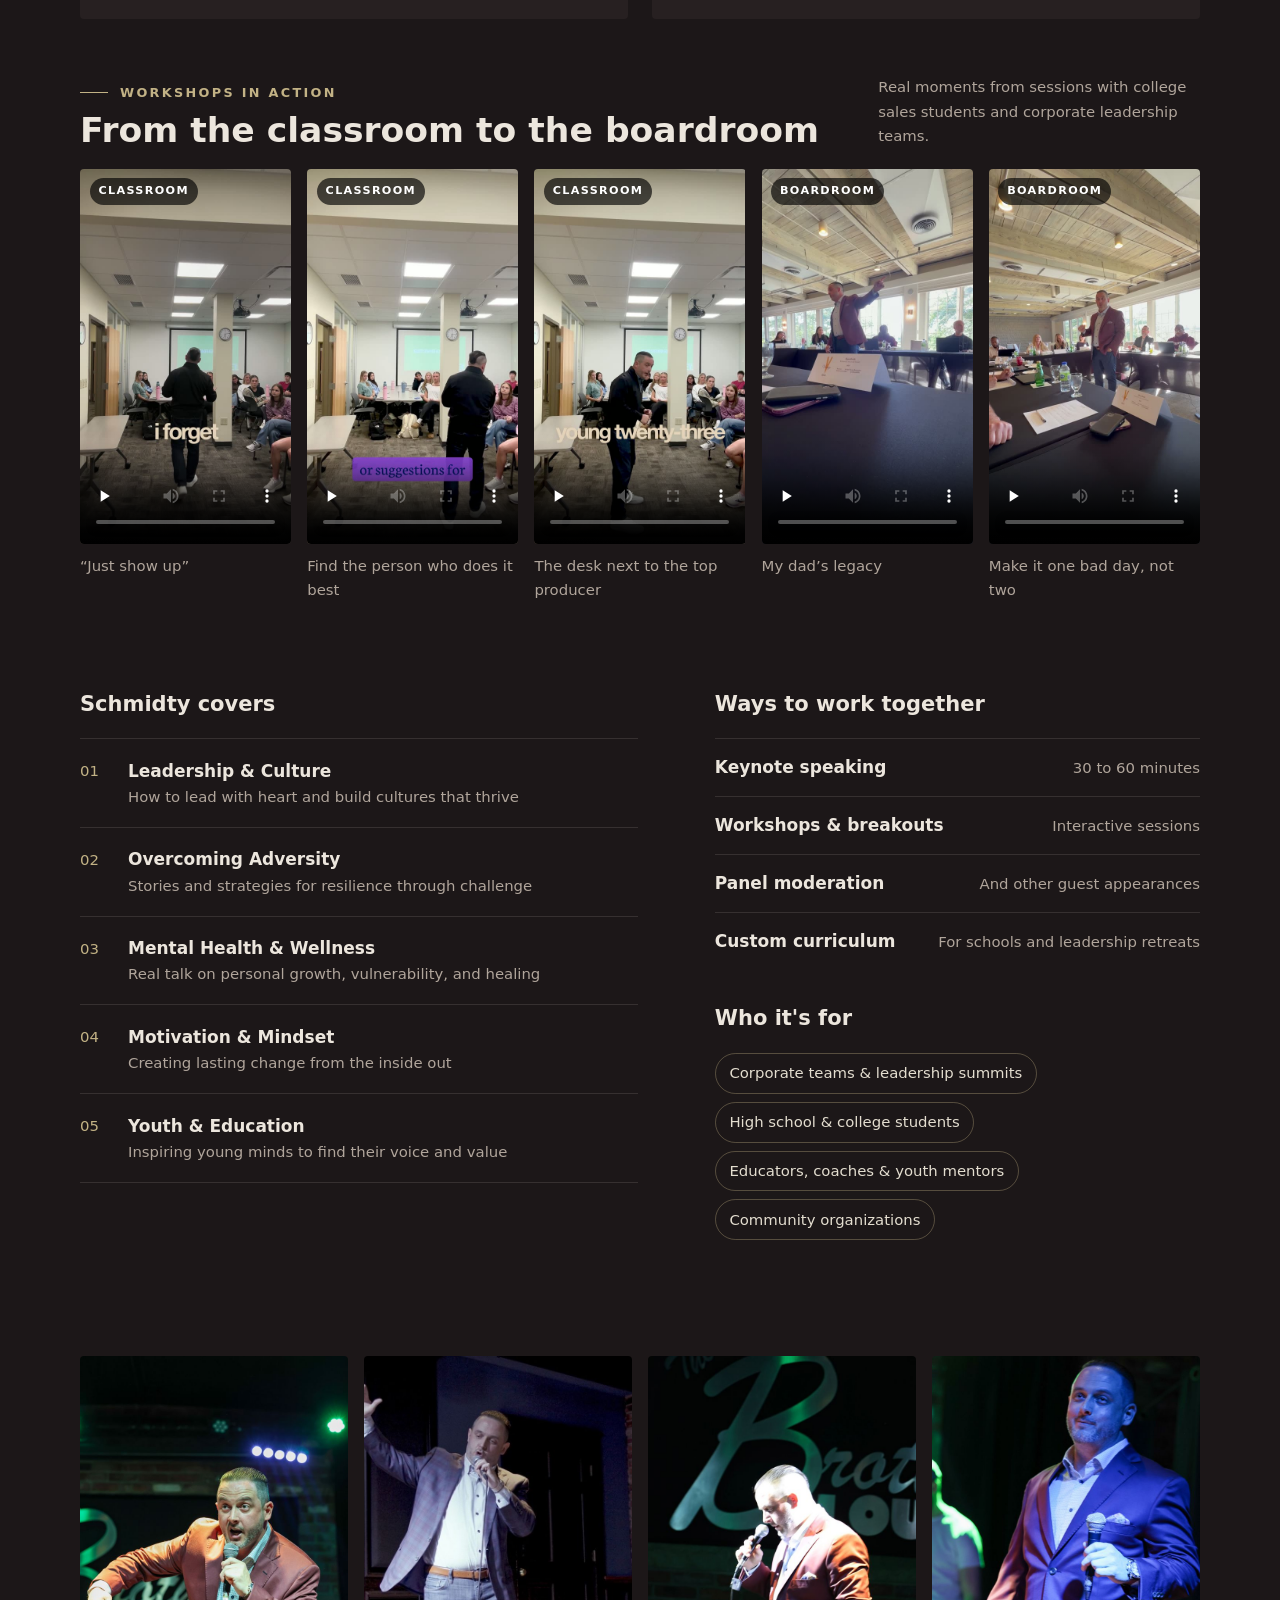
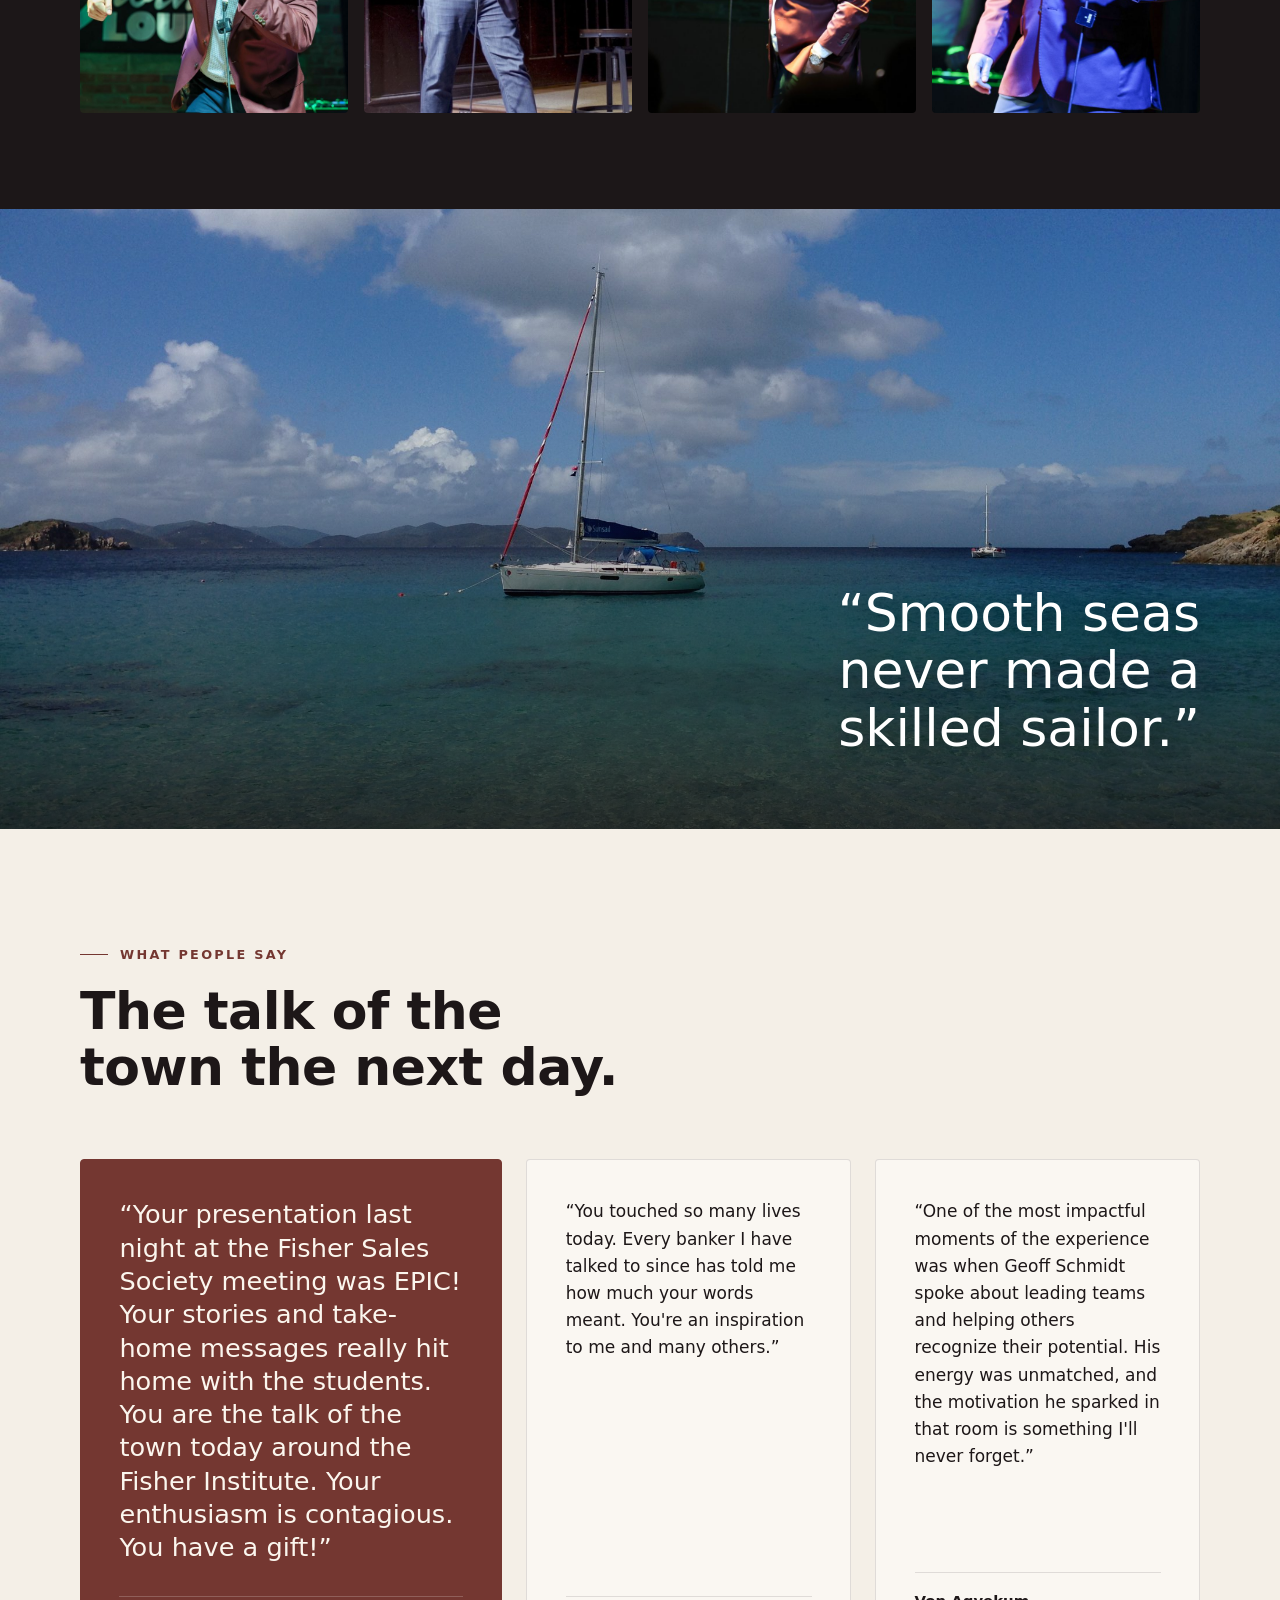
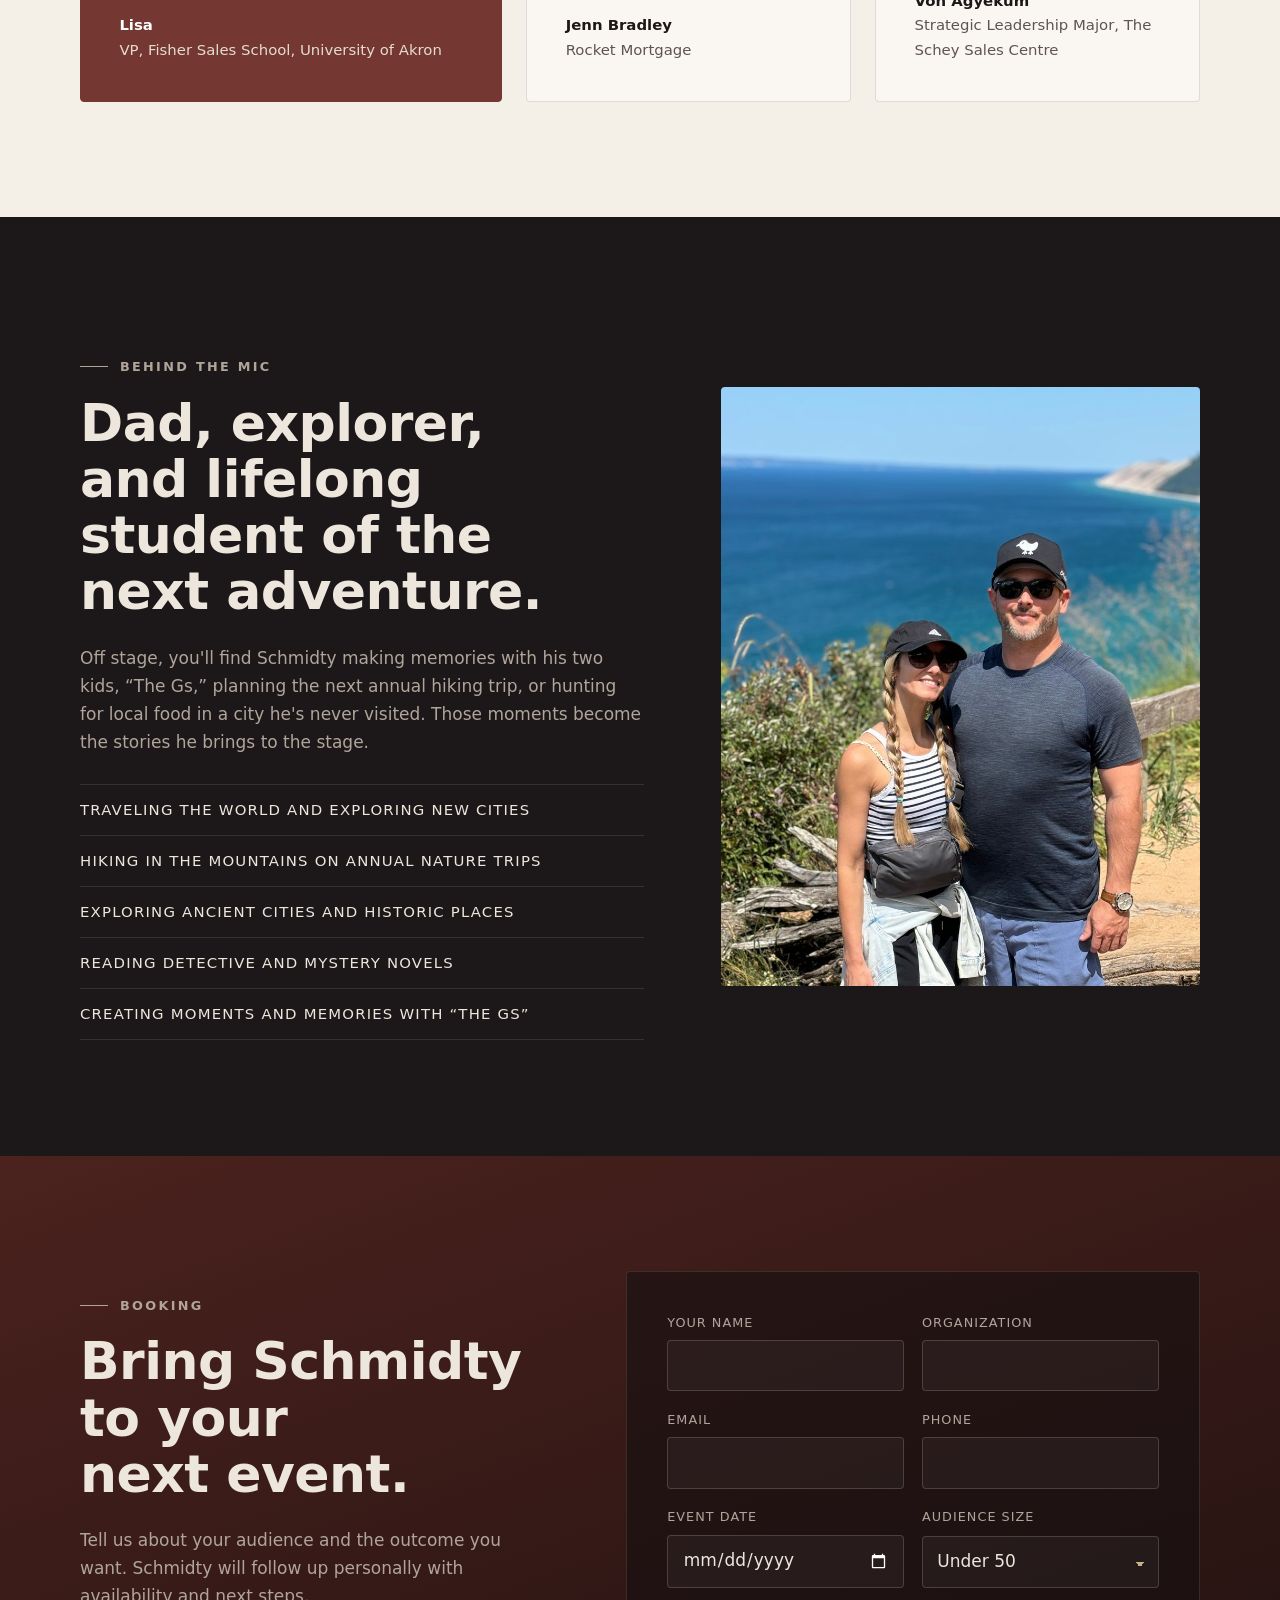
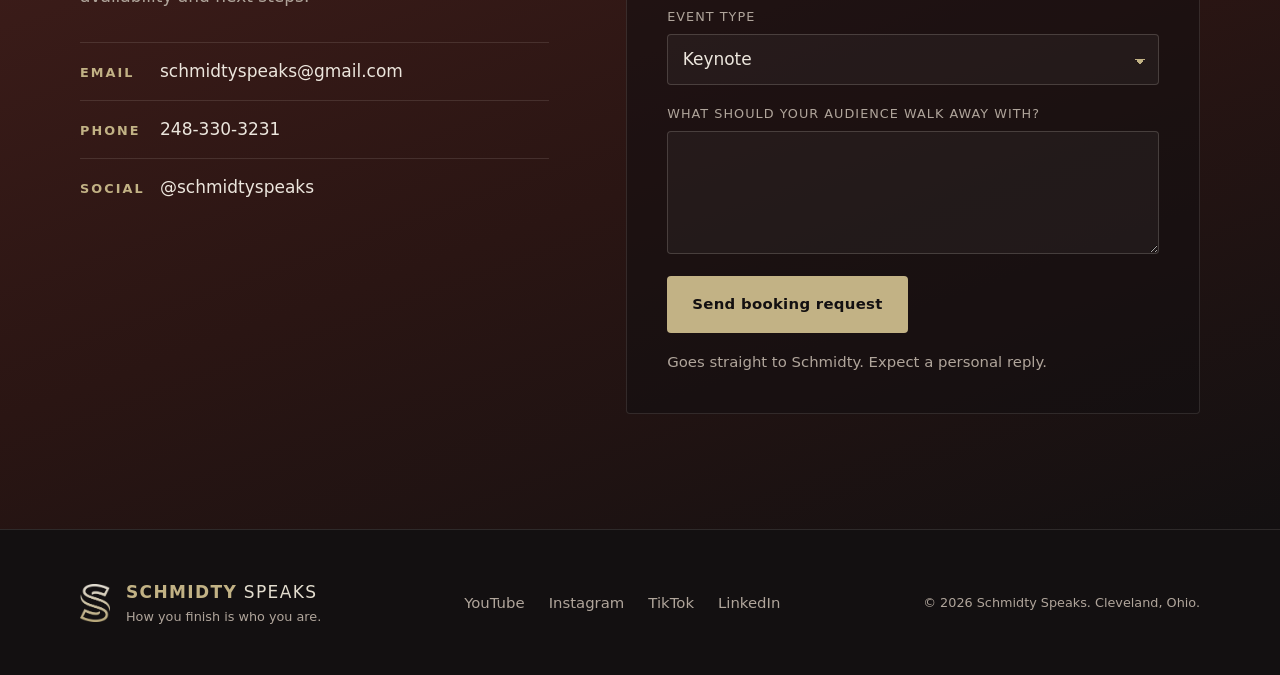
==== commit 5fe72cbc: "Swap Fisher Sales reel for next most popular (Back to high school) Co-authored-by: Perplexity <norep" ====
--- a/index.html
+++ b/index.html
@@ -150,7 +150,7 @@
       <li><a class="reel" href="https://www.instagram.com/schmidtyspeaks/reel/DDYRJAQpLxi/" target="_blank" rel="noopener" aria-label="Watch on Instagram: Lessons with Little G"><img src="assets/ig/DDYRJAQpLxi.jpg?v=2" alt="" loading="lazy"><span class="reel-badge">Most viewed</span><span class="reel-title">Lessons with Little G</span></a></li>
       <li><a class="reel" href="https://www.instagram.com/schmidtyspeaks/reel/DEY0X8_sg29/" target="_blank" rel="noopener" aria-label="Watch on Instagram: 20 years at Rocket"><img src="assets/ig/DEY0X8_sg29.jpg?v=2" alt="" loading="lazy"><span class="reel-badge">Most liked</span><span class="reel-title">20 years at Rocket</span></a></li>
       <li><a class="reel" href="https://www.instagram.com/schmidtyspeaks/reel/DHMzeq0pB8I/" target="_blank" rel="noopener" aria-label="Watch on Instagram: It’s not a switch you flip"><img src="assets/ig/DHMzeq0pB8I.jpg?v=2" alt="" loading="lazy"><span class="reel-badge">Most viewed</span><span class="reel-title">It’s not a switch you flip</span></a></li>
-      <li><a class="reel" href="https://www.instagram.com/schmidtyspeaks/reel/DFt5ZaQA2jQ/" target="_blank" rel="noopener" aria-label="Watch on Instagram: Fisher Sales at the University of Akron"><img src="assets/ig/DFt5ZaQA2jQ.jpg?v=2" alt="" loading="lazy"><span class="reel-badge">Most viewed</span><span class="reel-title">Fisher Sales at the University of Akron</span></a></li>
+      <li><a class="reel" href="https://www.instagram.com/schmidtyspeaks/reel/DVHBXi_gReO/" target="_blank" rel="noopener" aria-label="Watch on Instagram: Back to high school"><img src="assets/ig/DVHBXi_gReO.jpg?v=2" alt="" loading="lazy"><span class="reel-badge">Most viewed</span><span class="reel-title">Back to high school</span></a></li>
       <li><a class="reel" href="https://www.instagram.com/schmidtyspeaks/reel/DIh3QZqJPpX/" target="_blank" rel="noopener" aria-label="Watch on Instagram: Before showtime at Elevate 2"><img src="assets/ig/DIh3QZqJPpX.jpg?v=2" alt="" loading="lazy"><span class="reel-badge">Most viewed</span><span class="reel-title">Before showtime at Elevate 2</span></a></li>
     </ul>
     <div class="reels-more reveal">
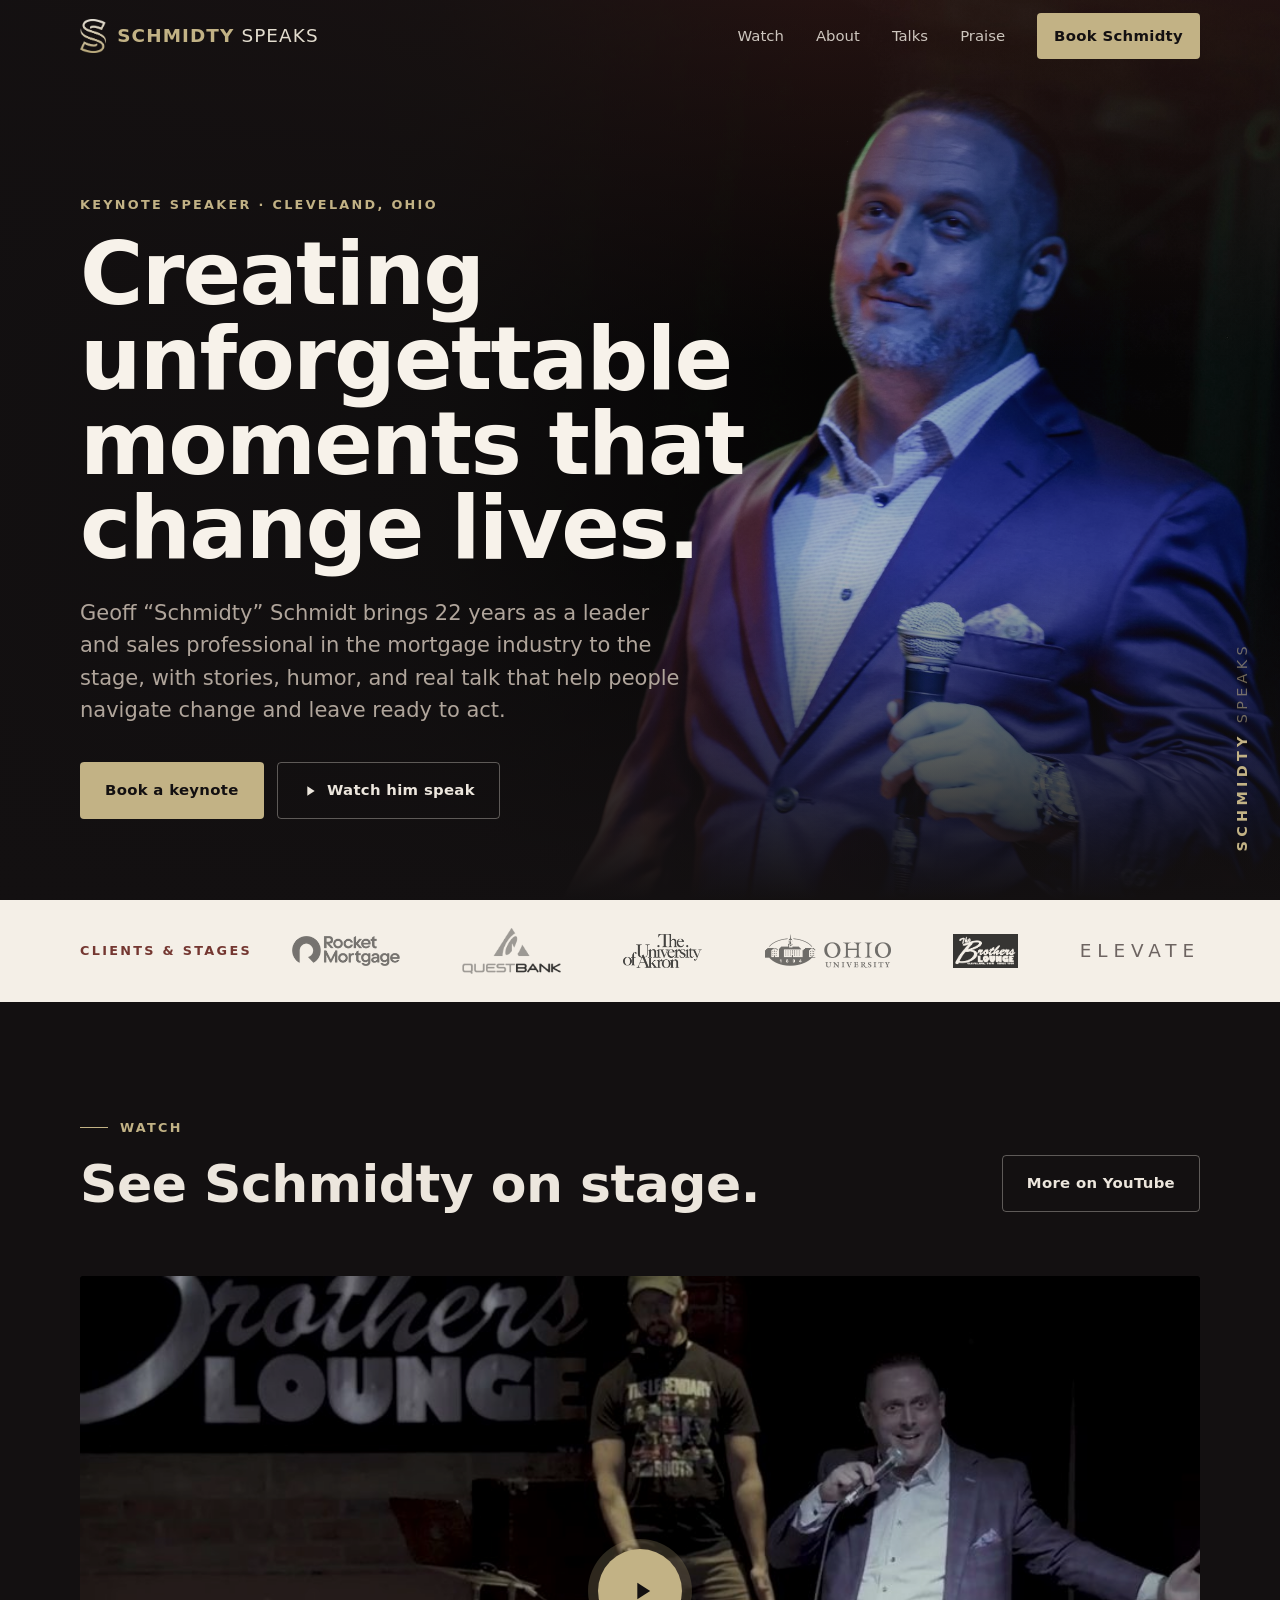
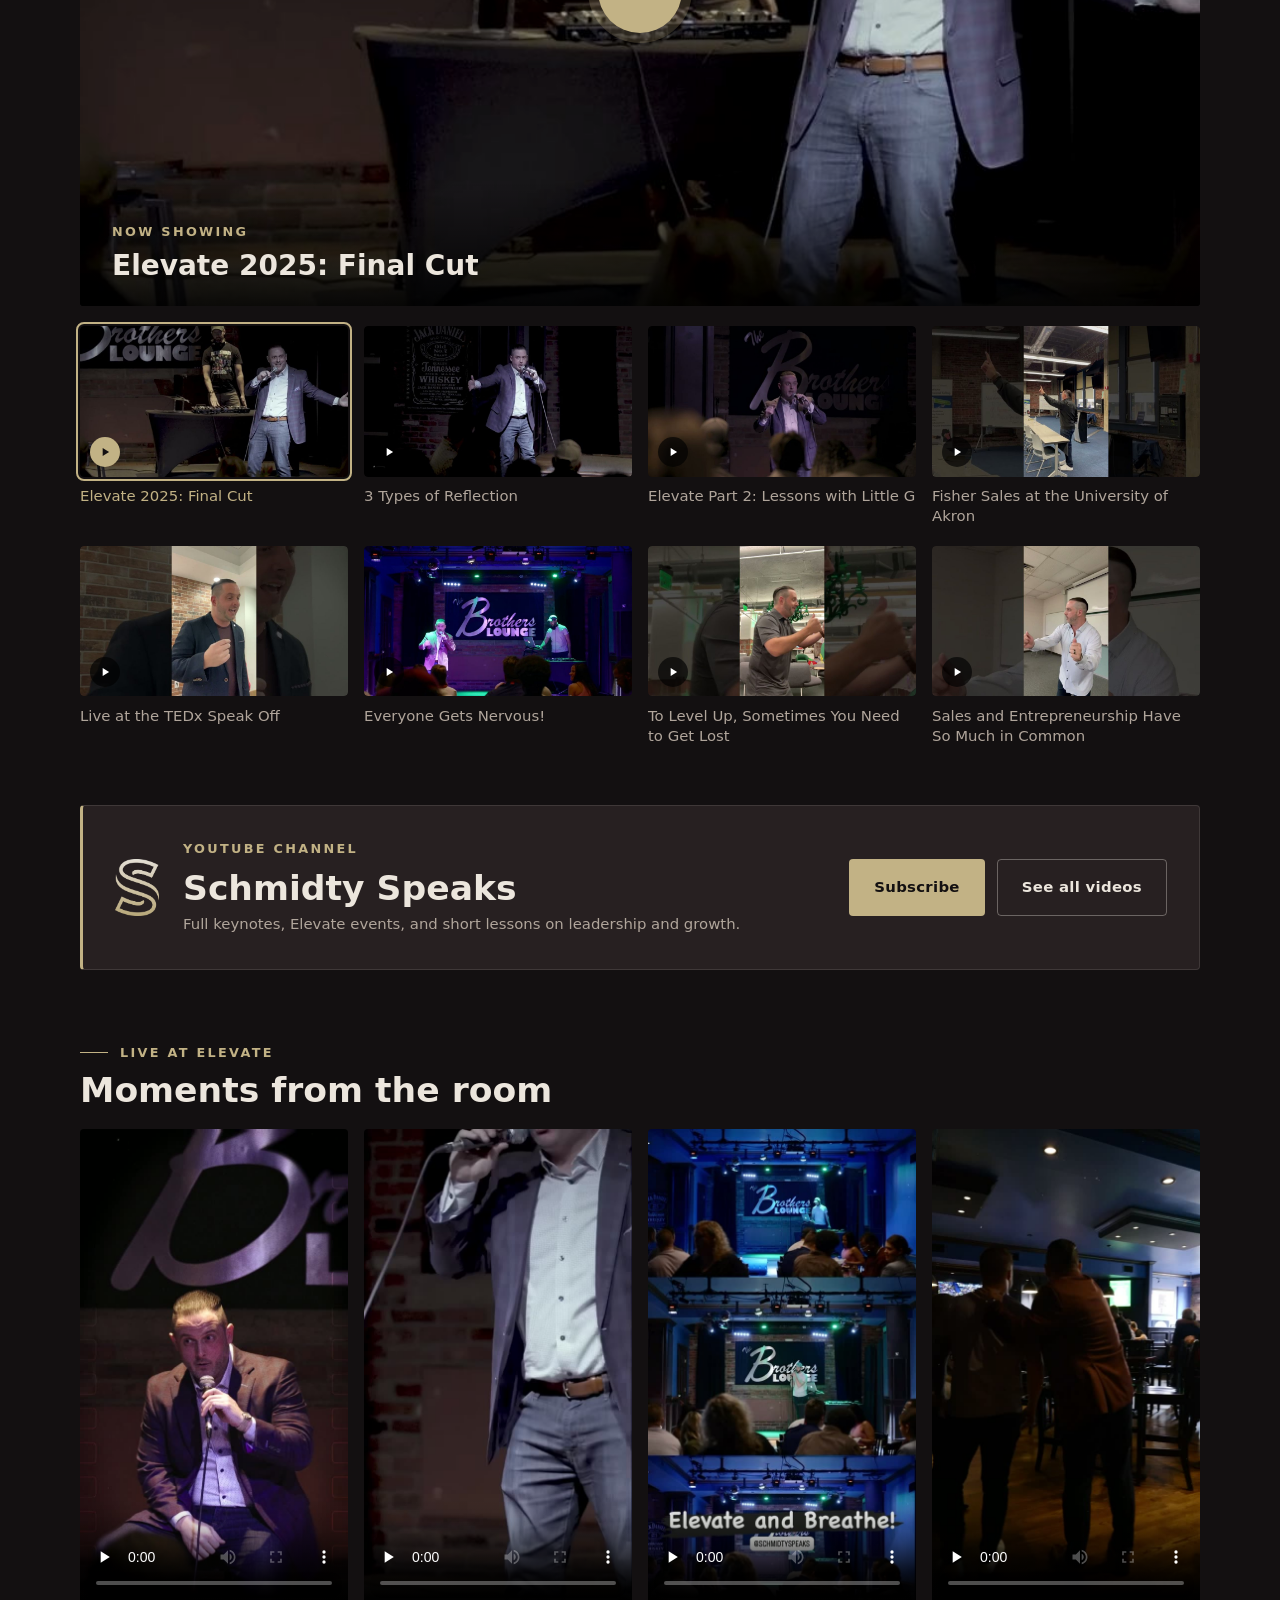
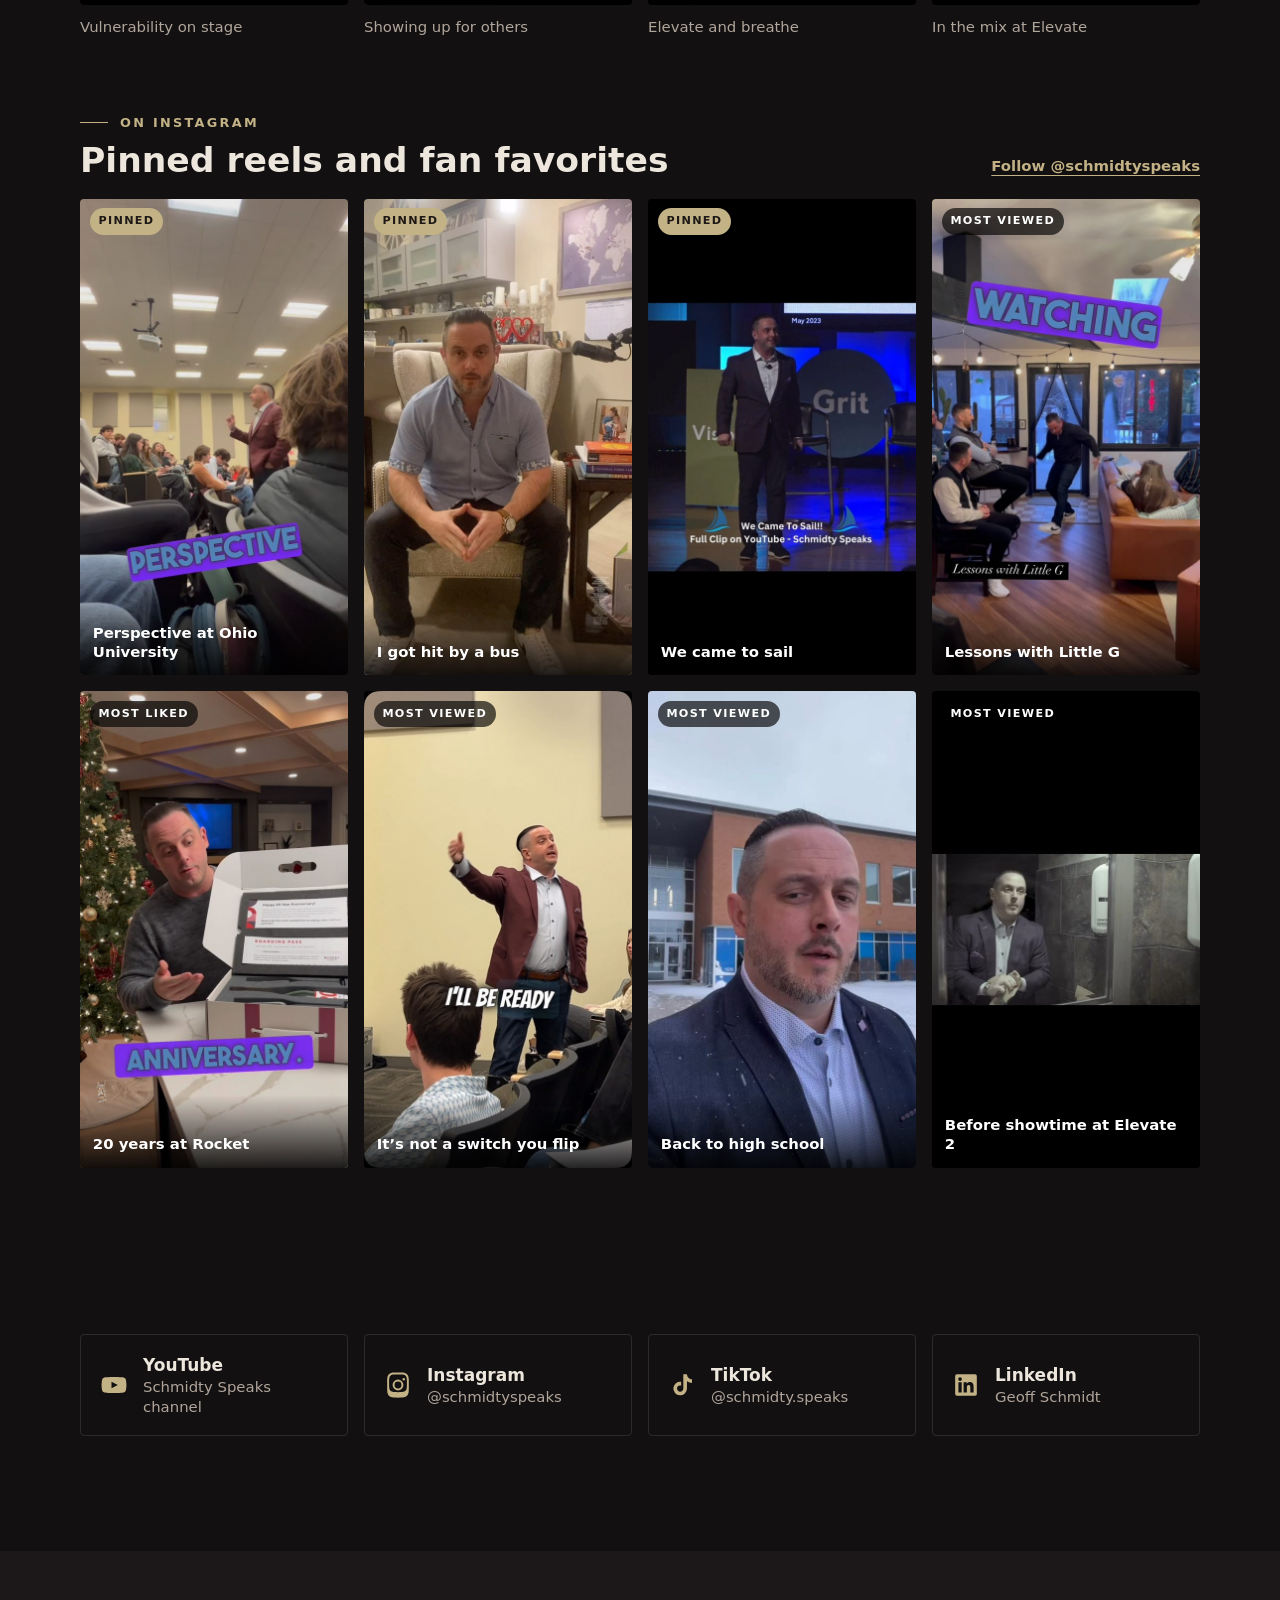
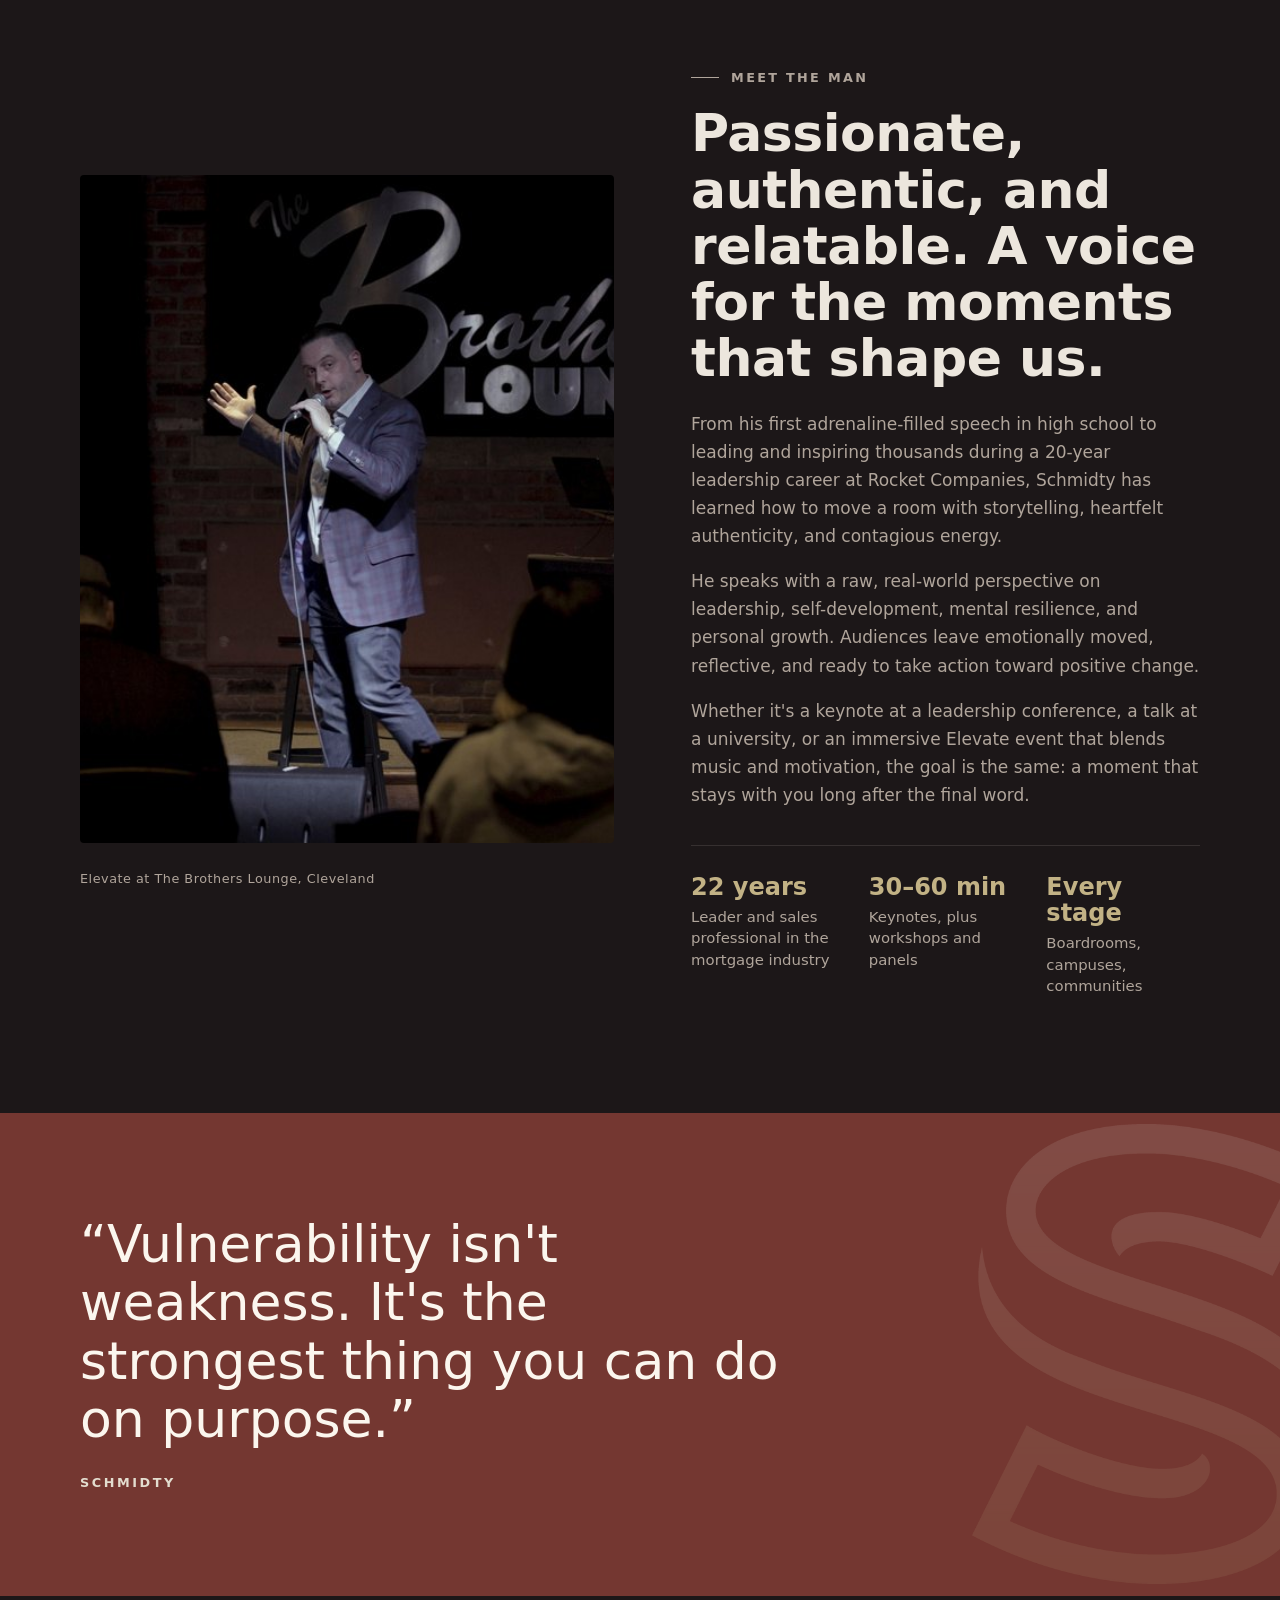
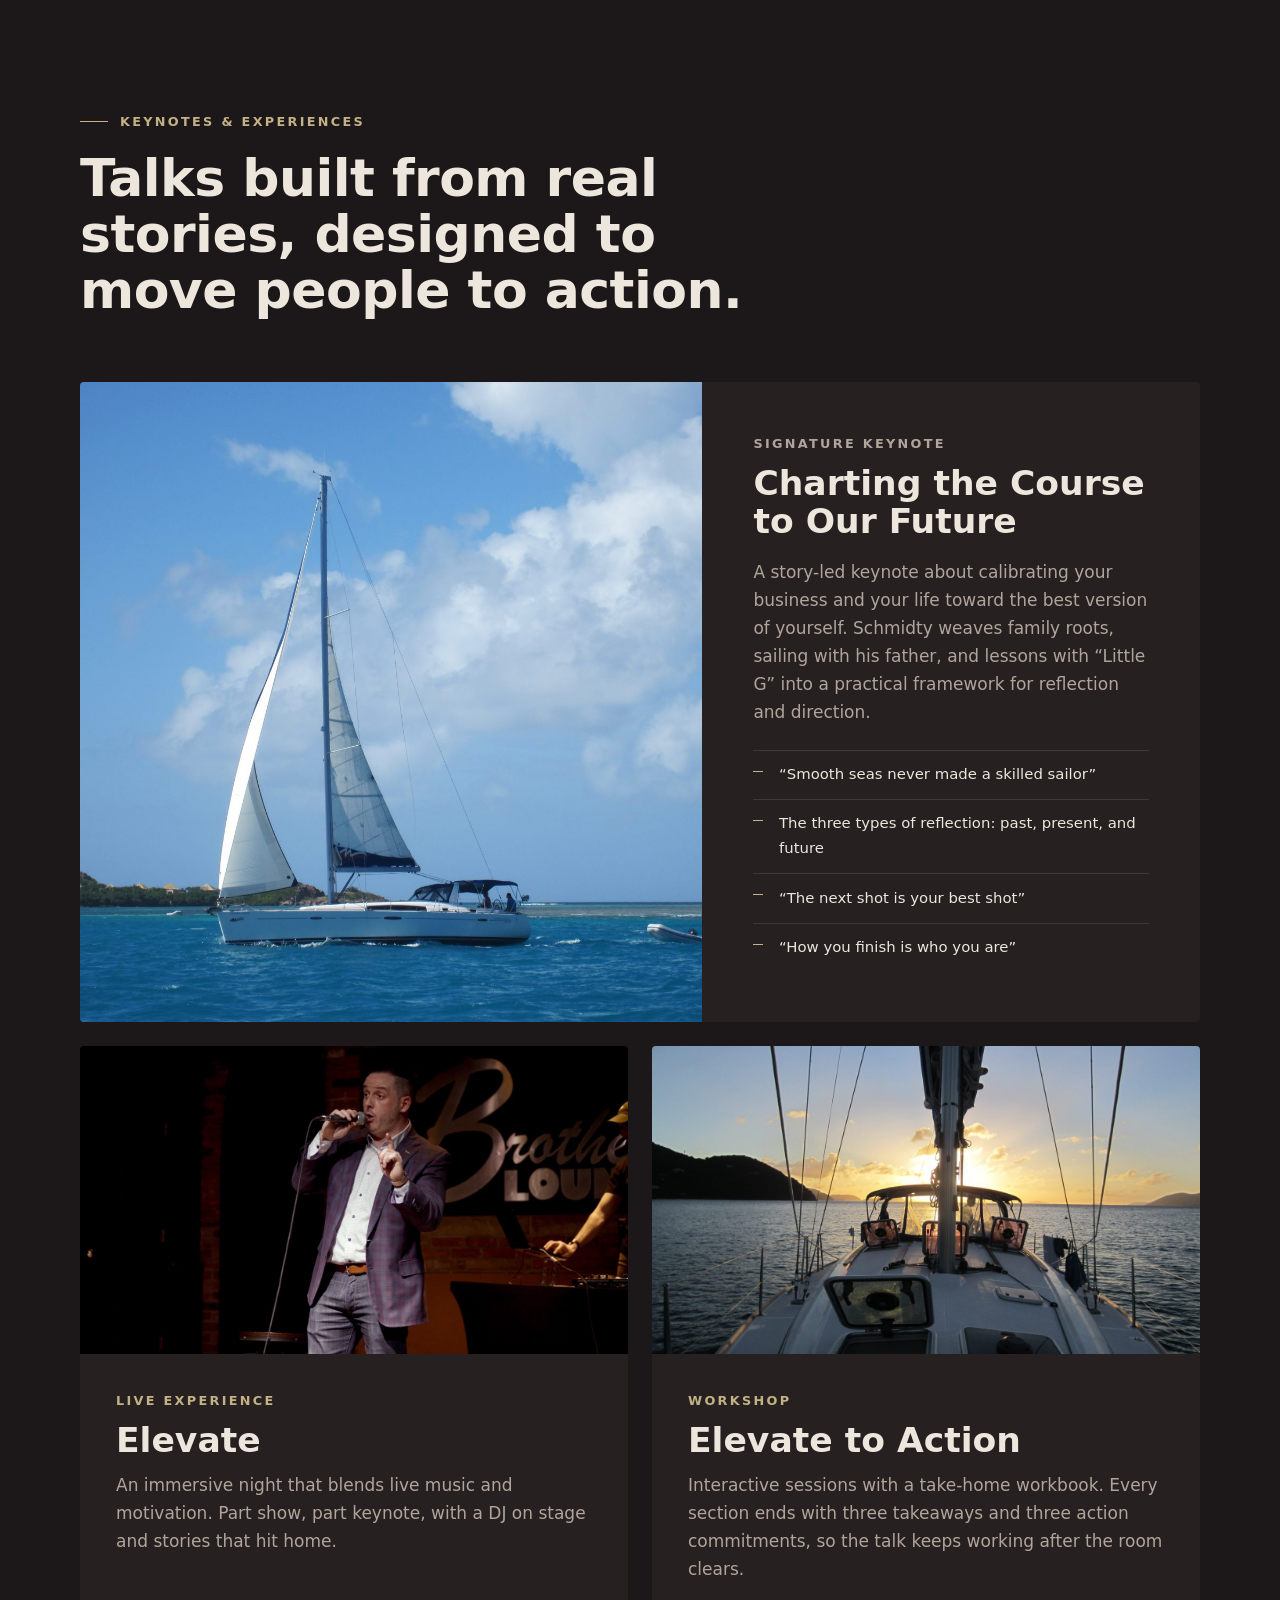
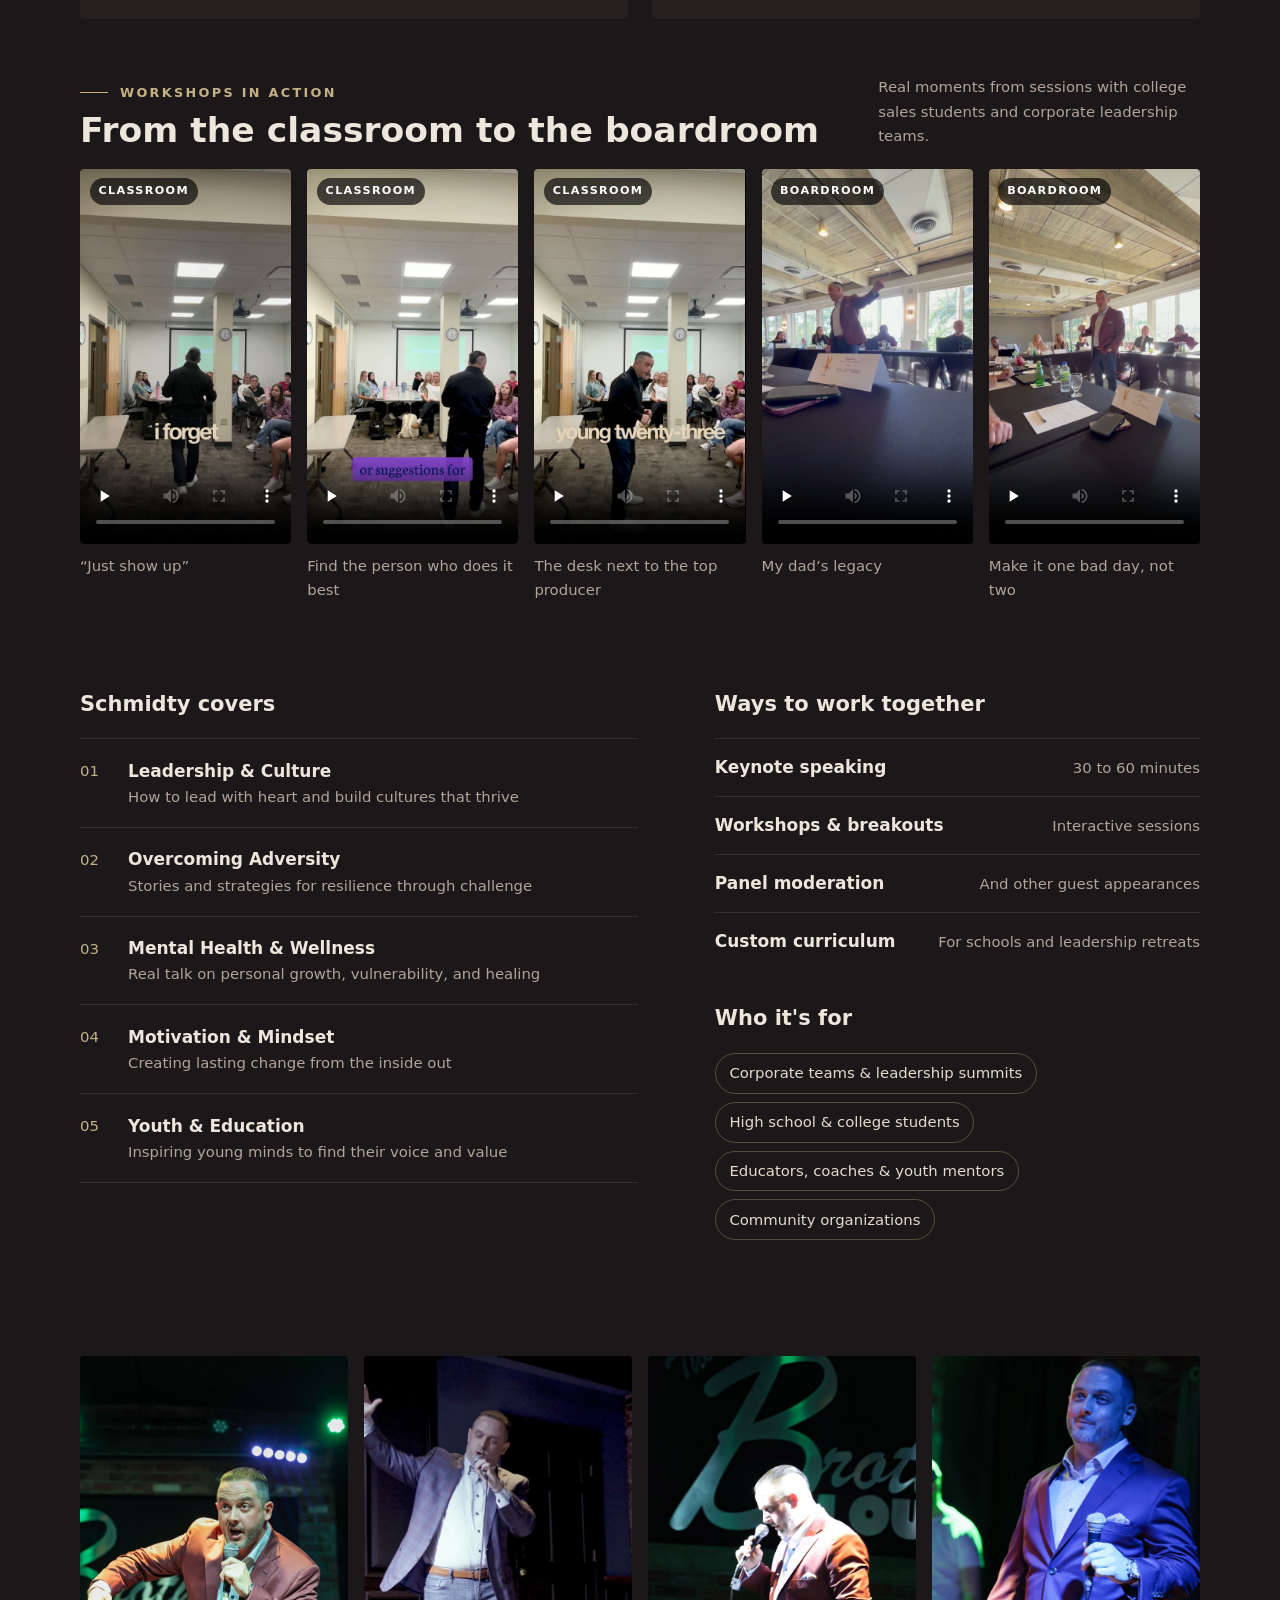
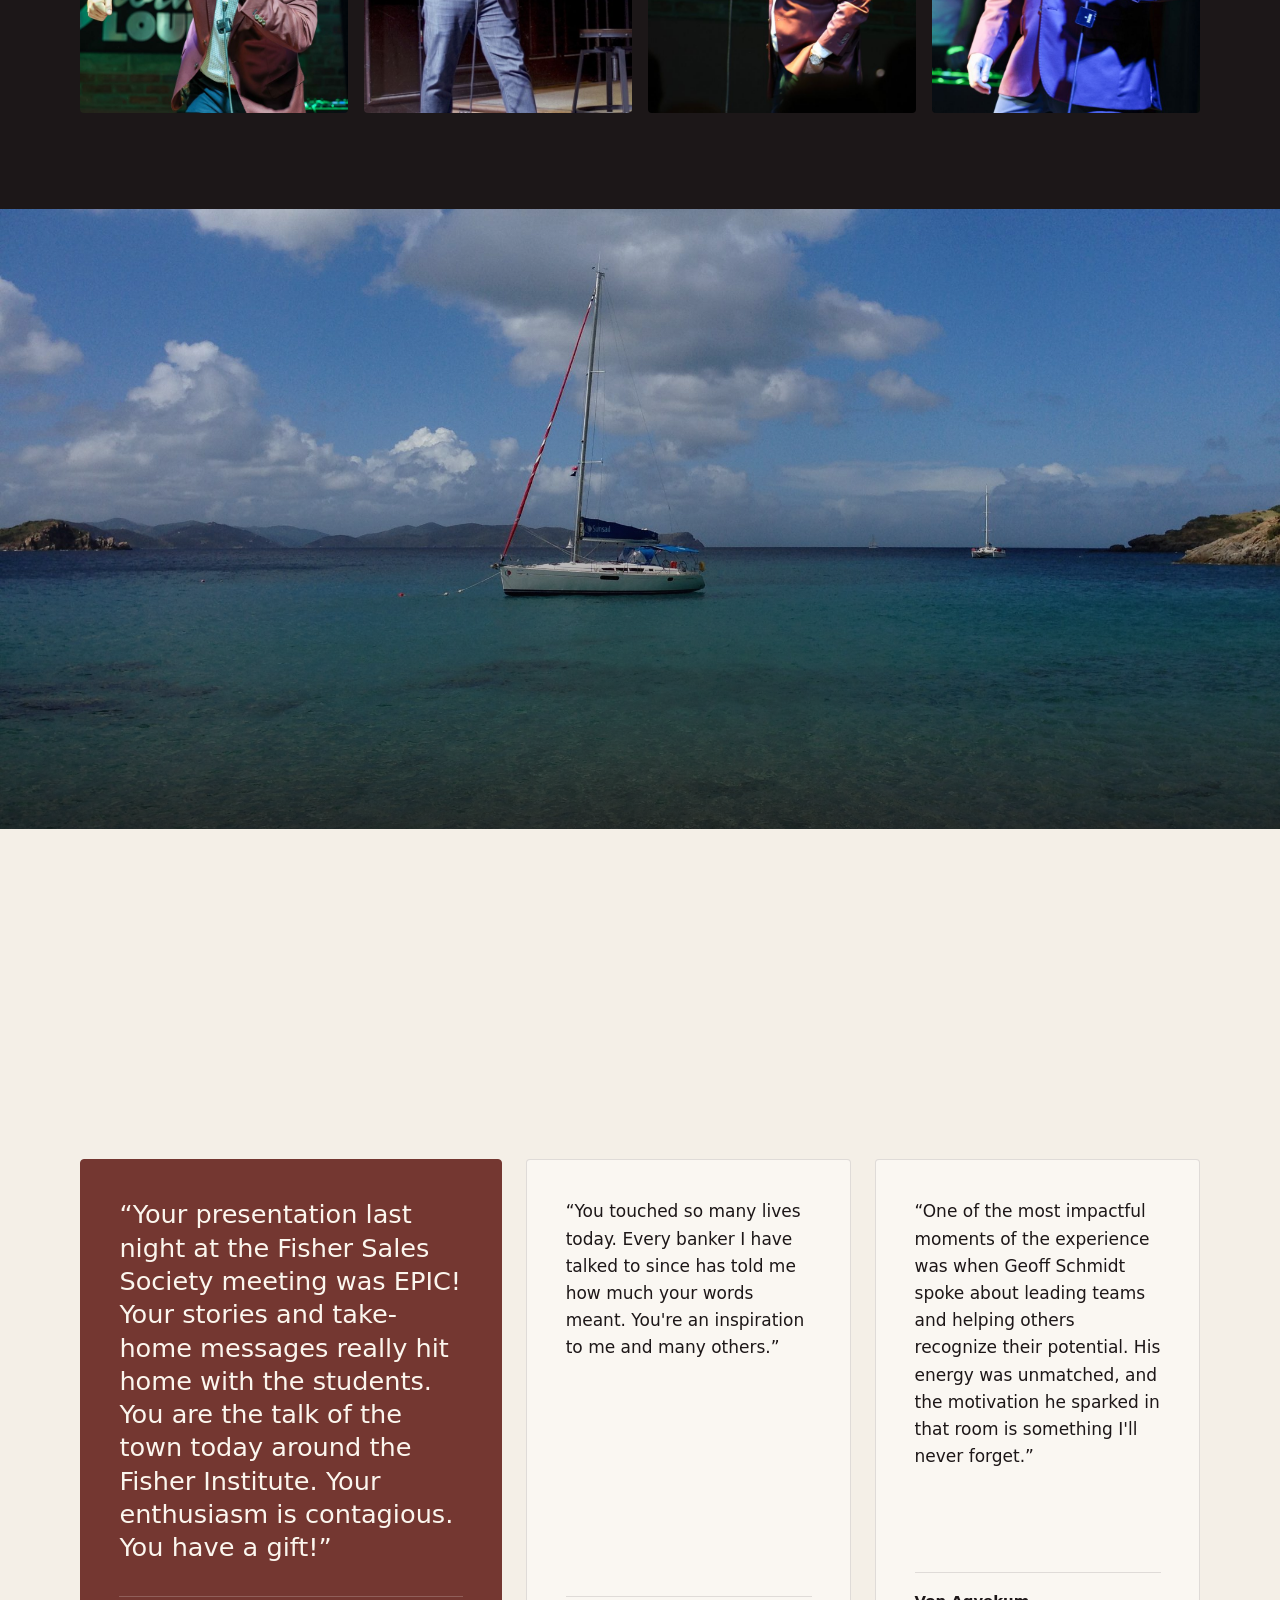
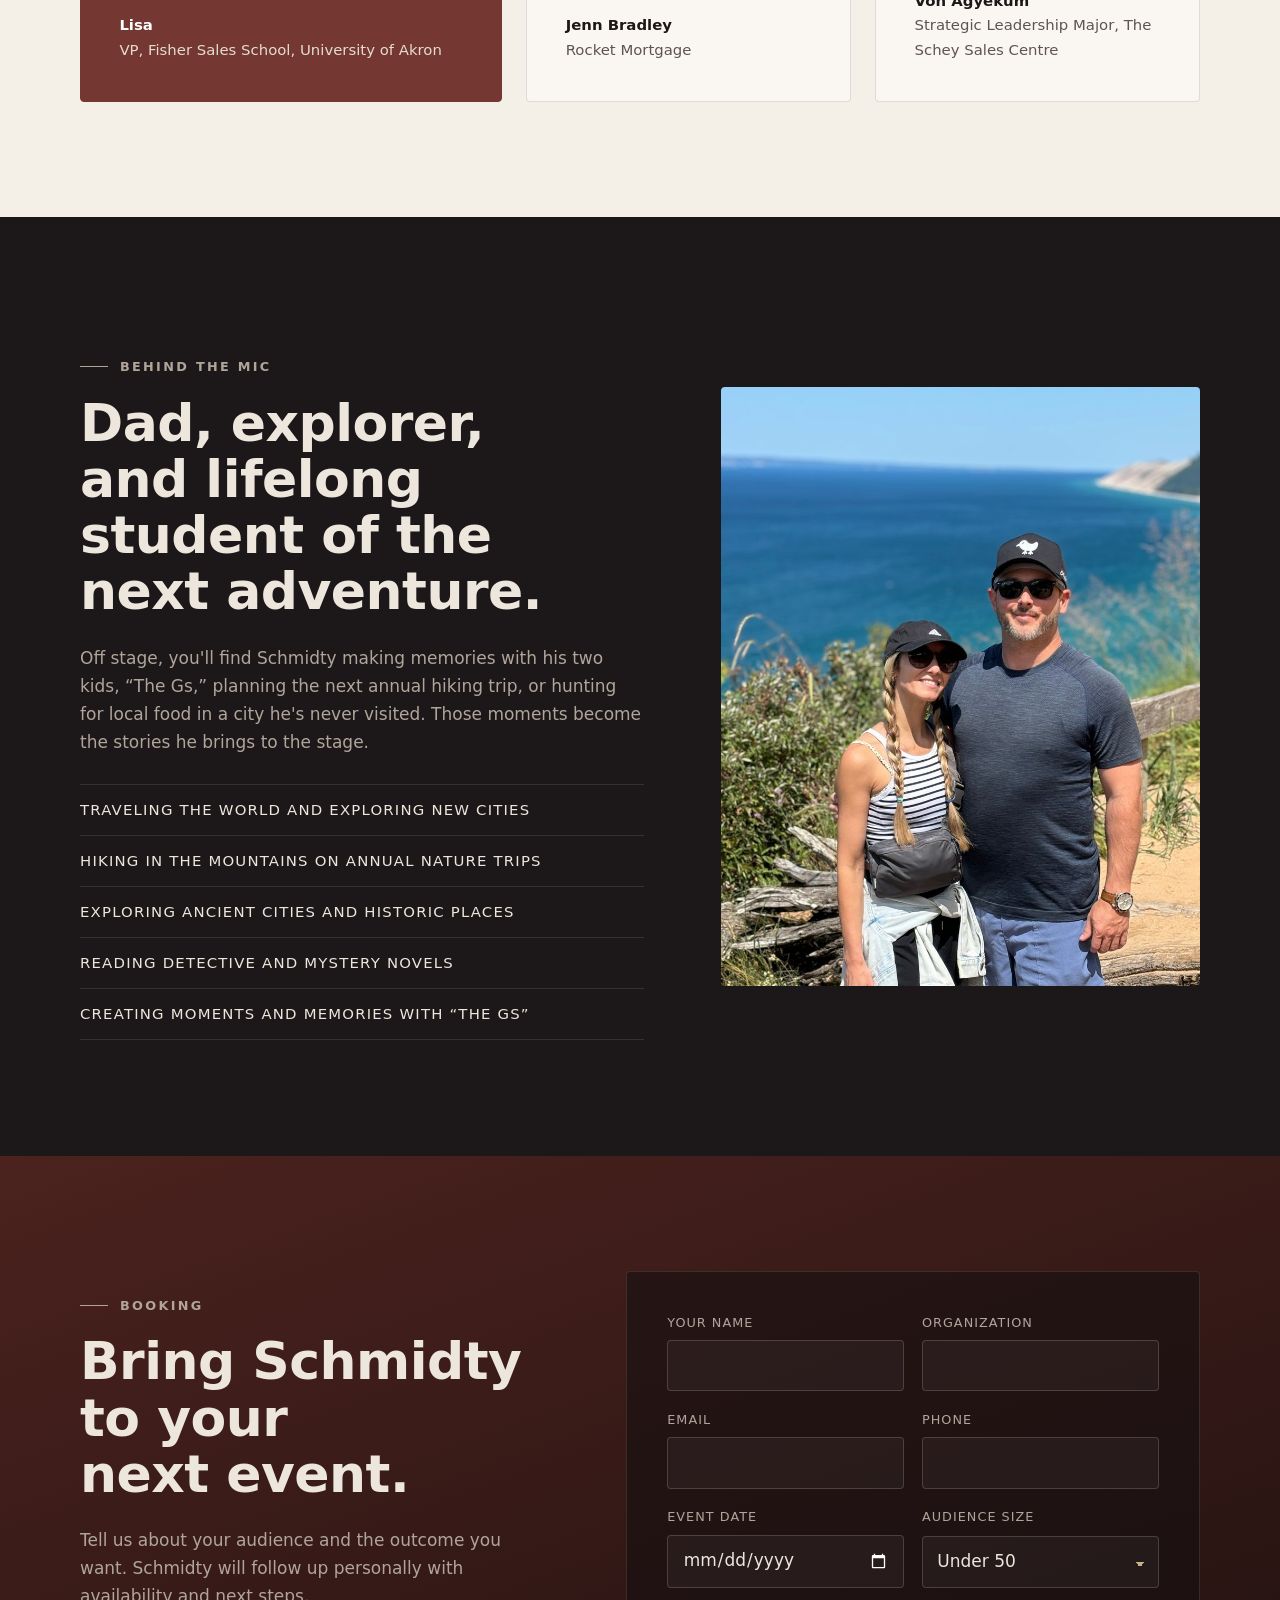
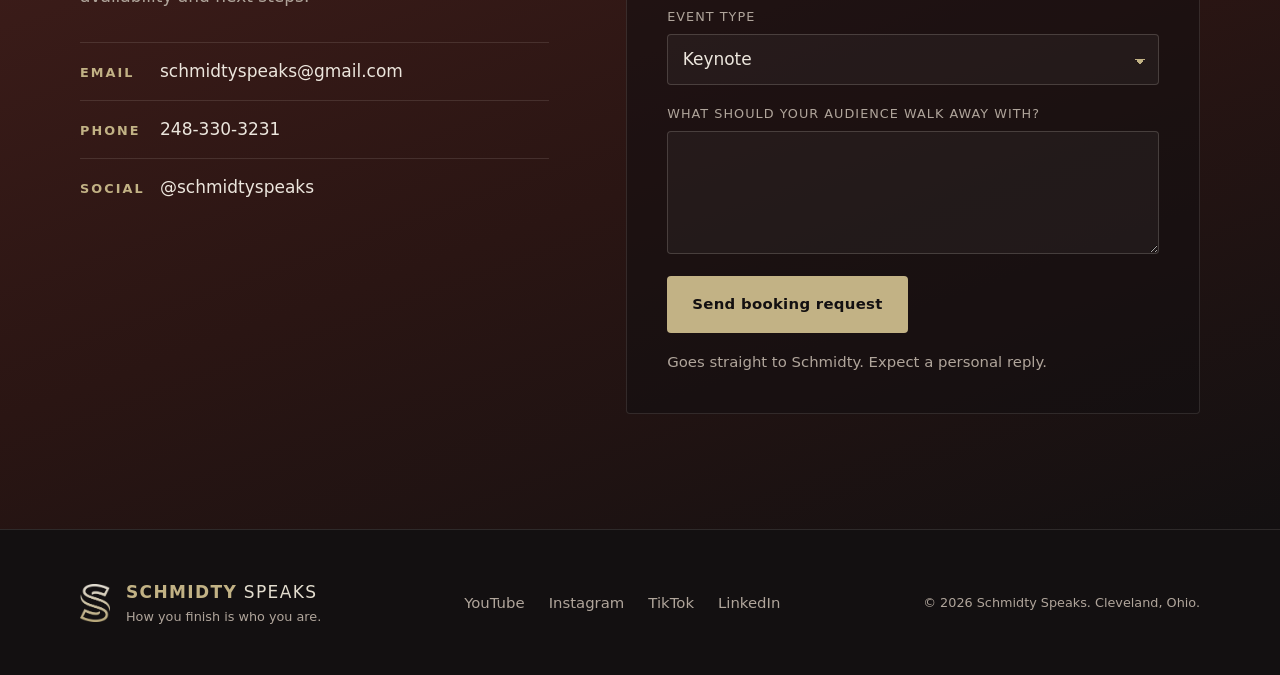
==== commit 5f053787: "Booking form: switch email to Web3Forms and add ntfy phone alerts Co-authored-by: Perplexity <norepl" ====
--- a/index.html
+++ b/index.html
@@ -439,6 +439,6 @@
   </div>
 </footer>
 
-<script src="app.js?v=3" defer></script>
+<script src="app.js?v=4" defer></script>
 </body>
 </html>
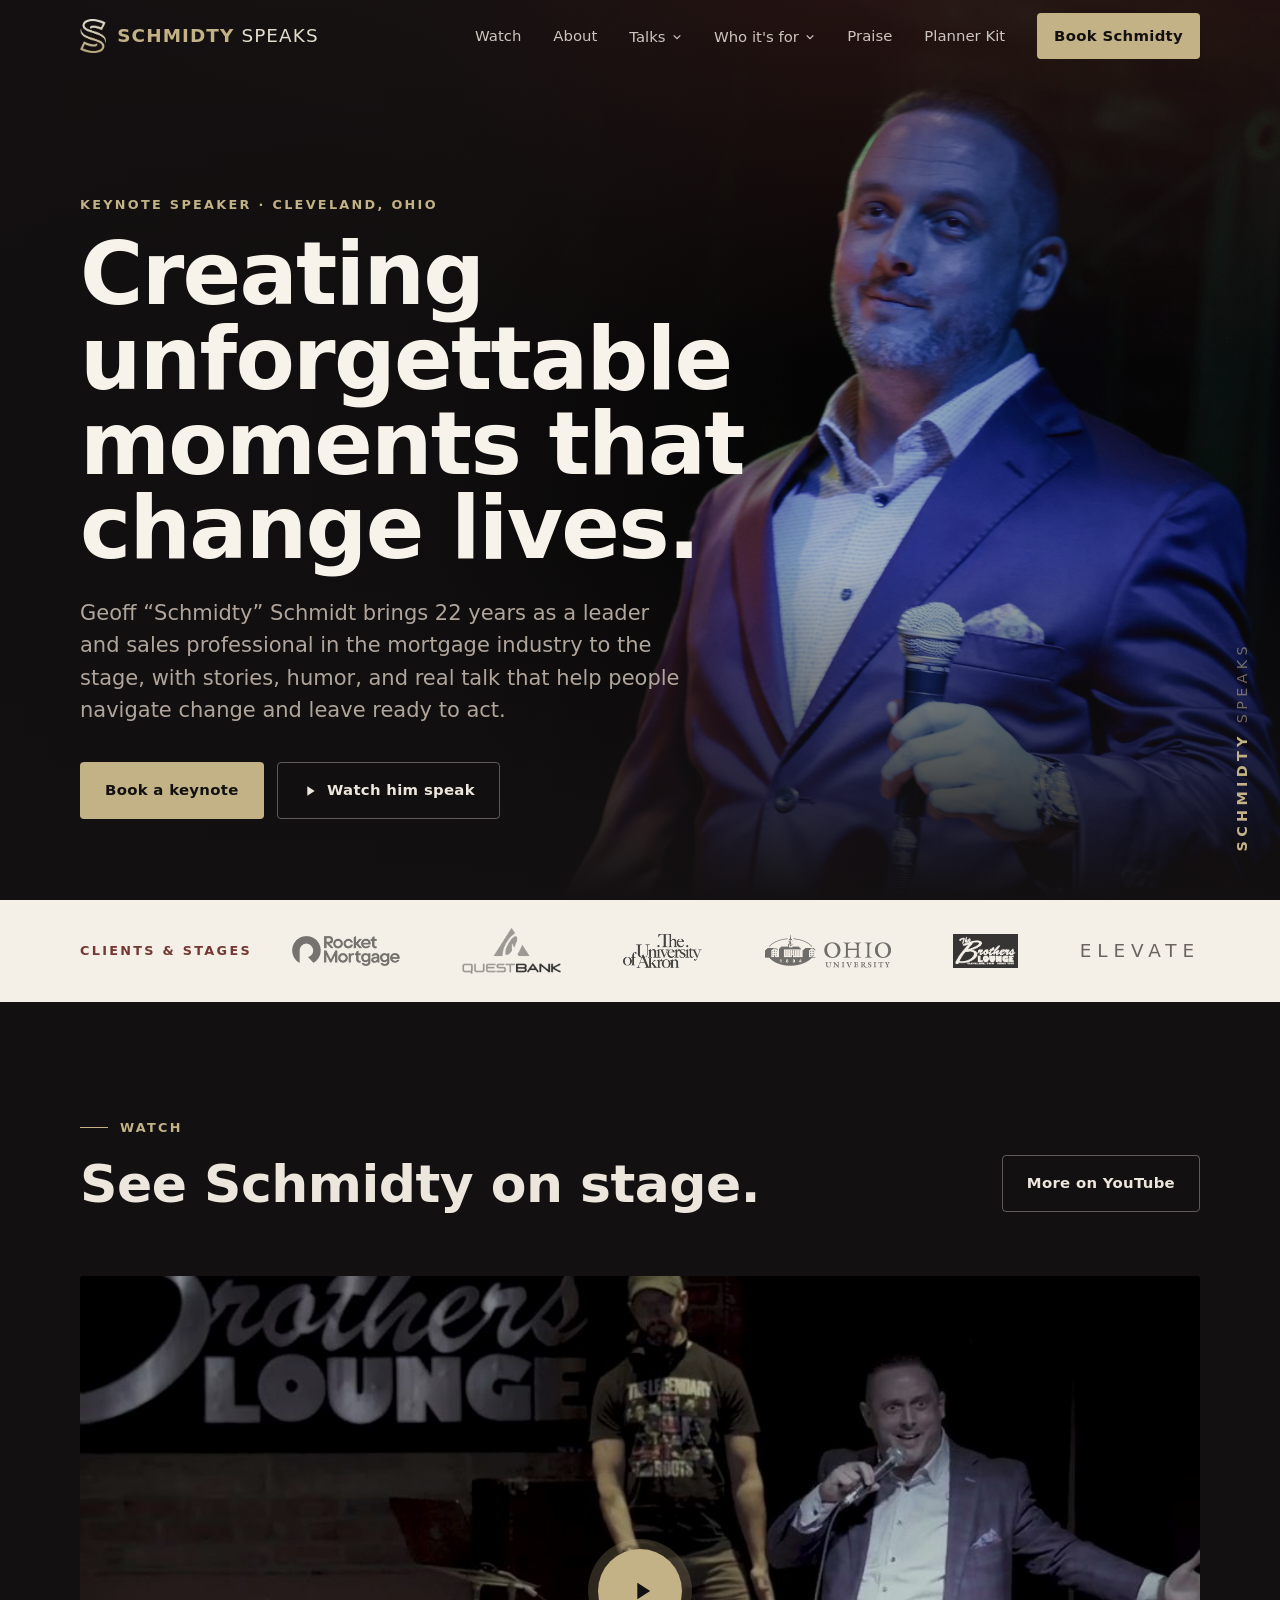
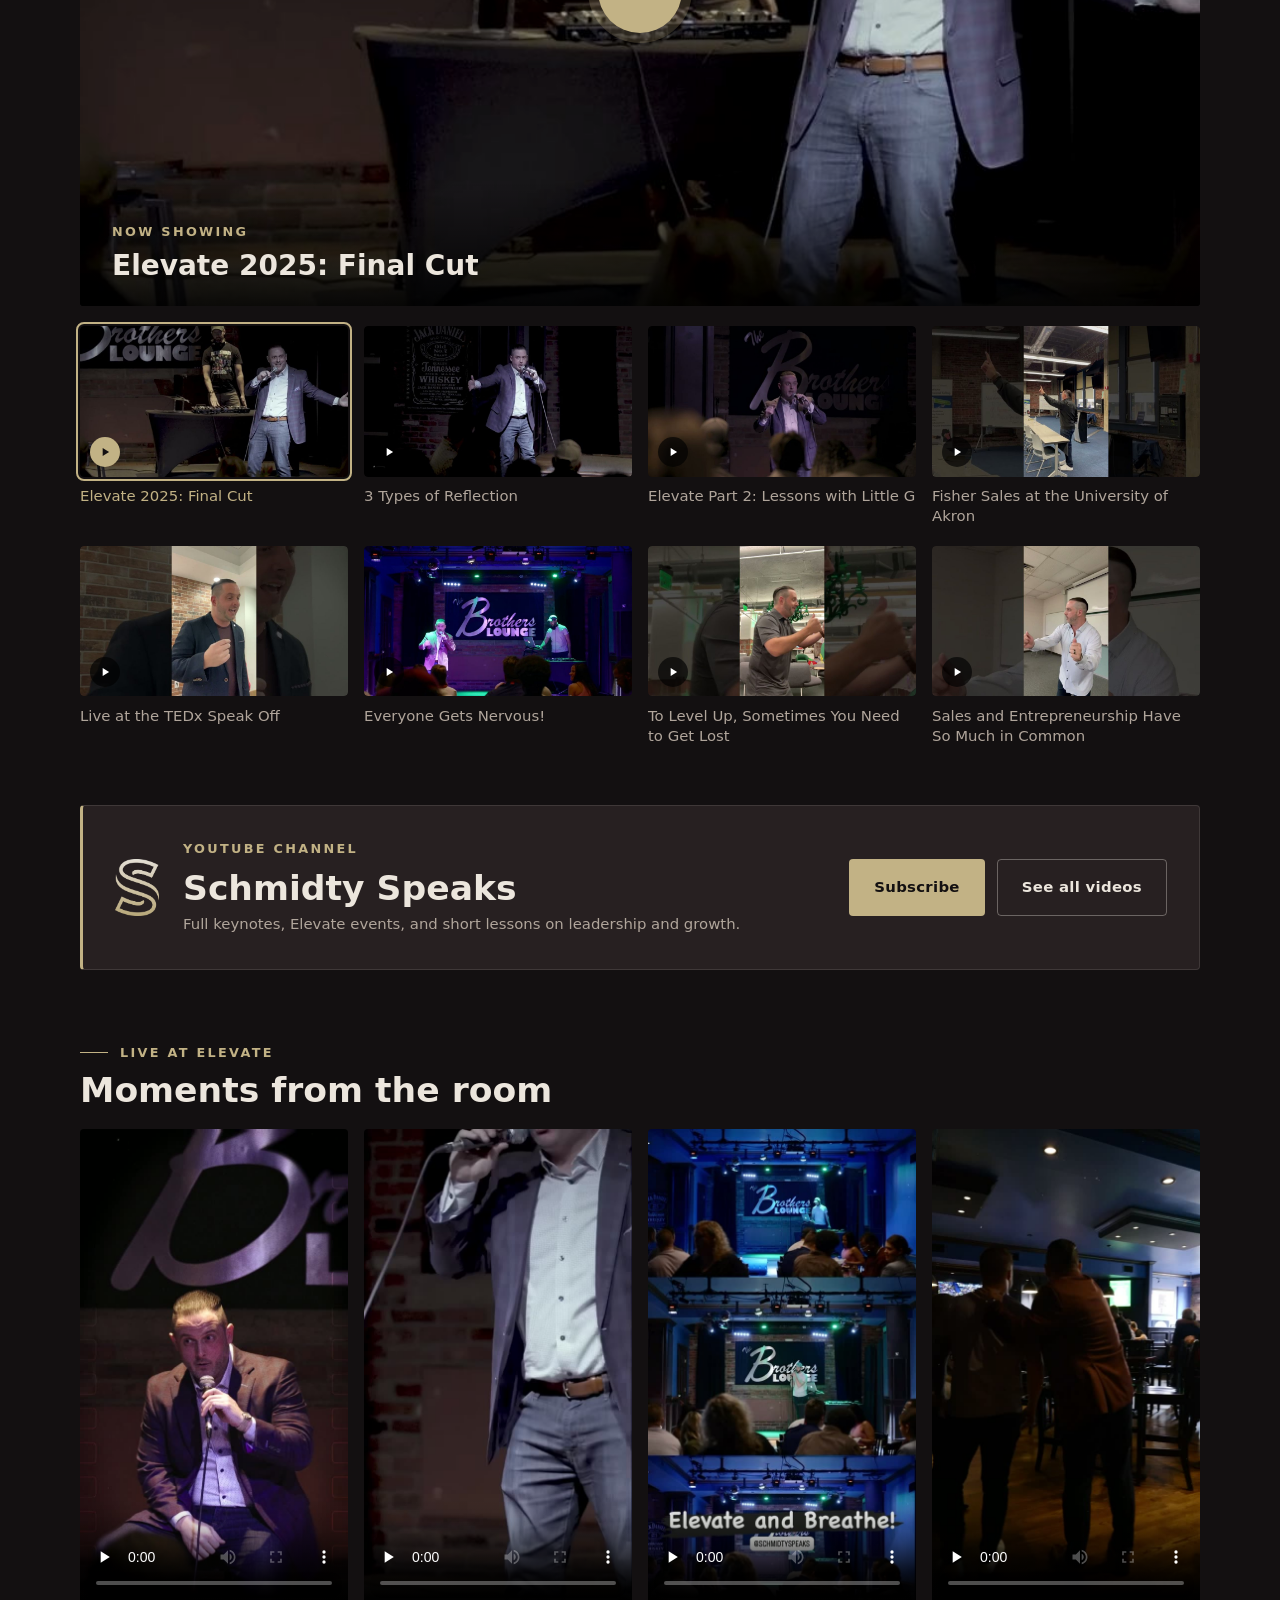
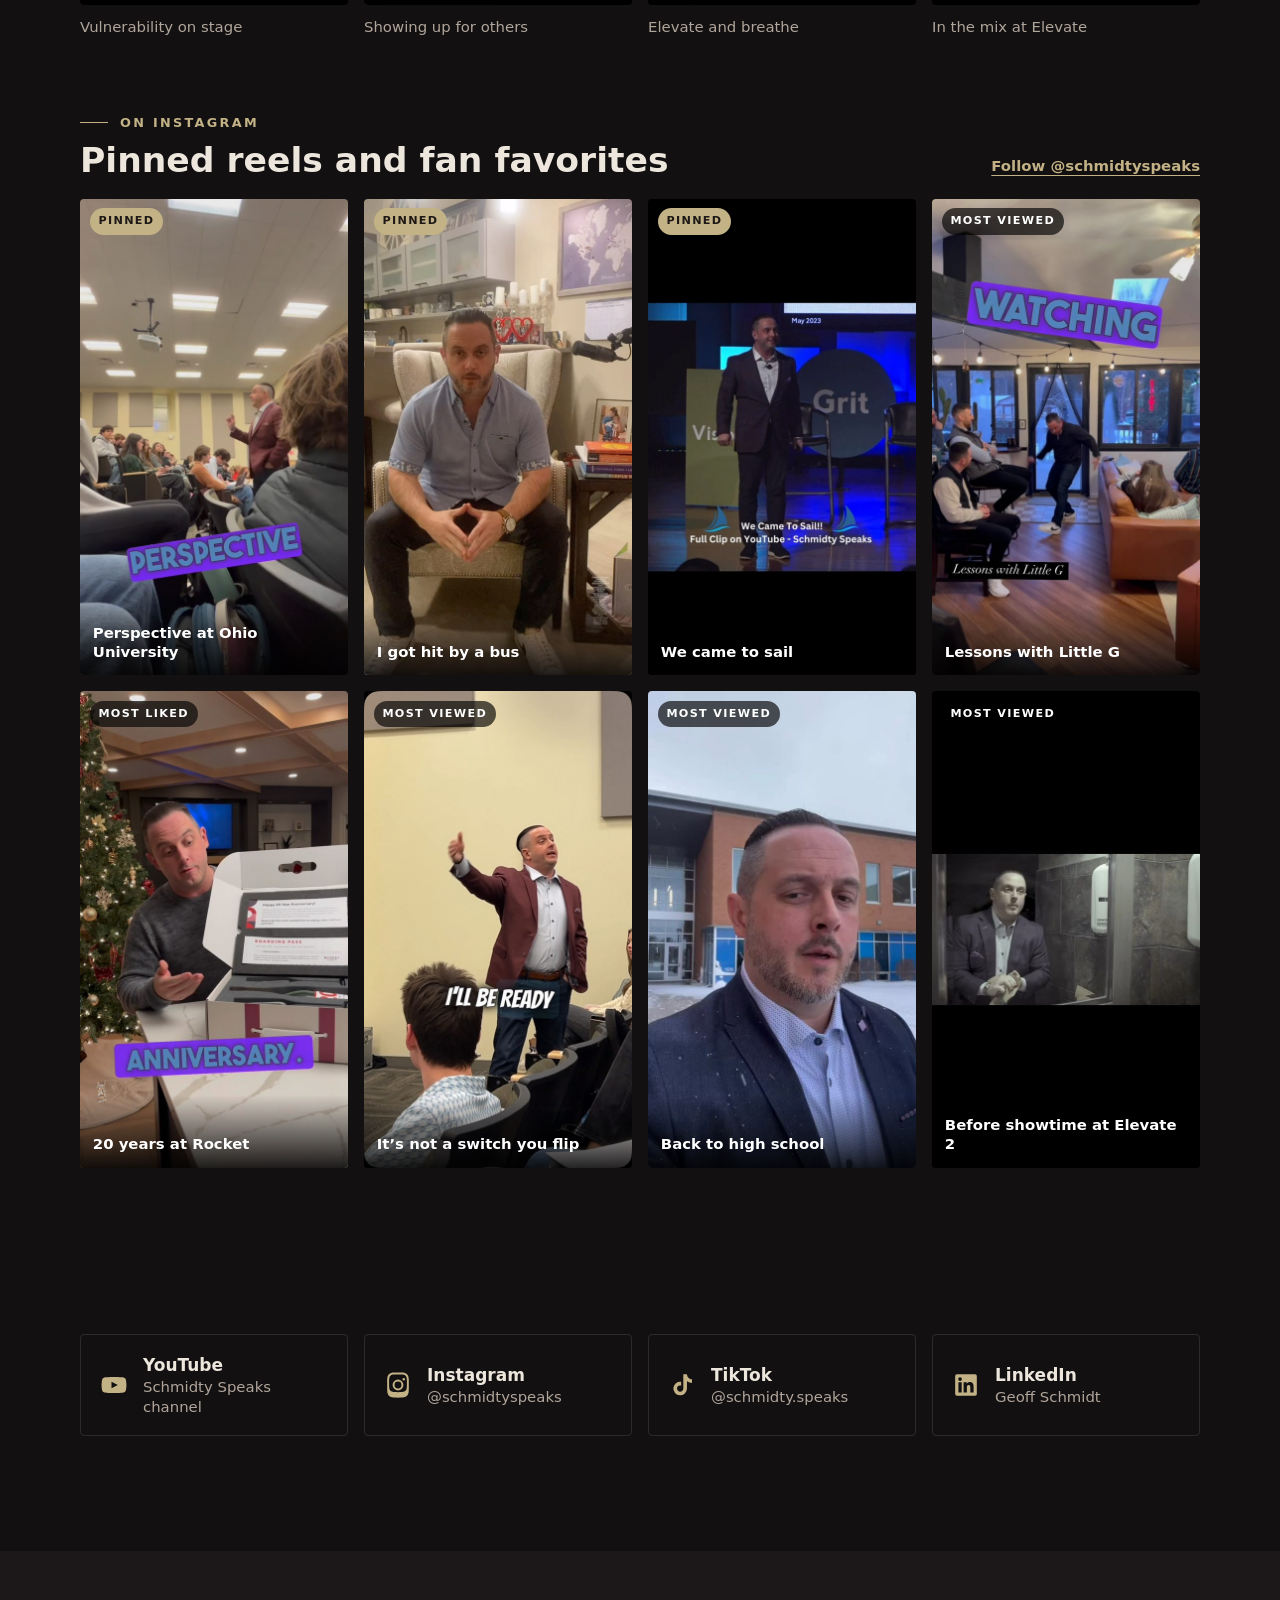
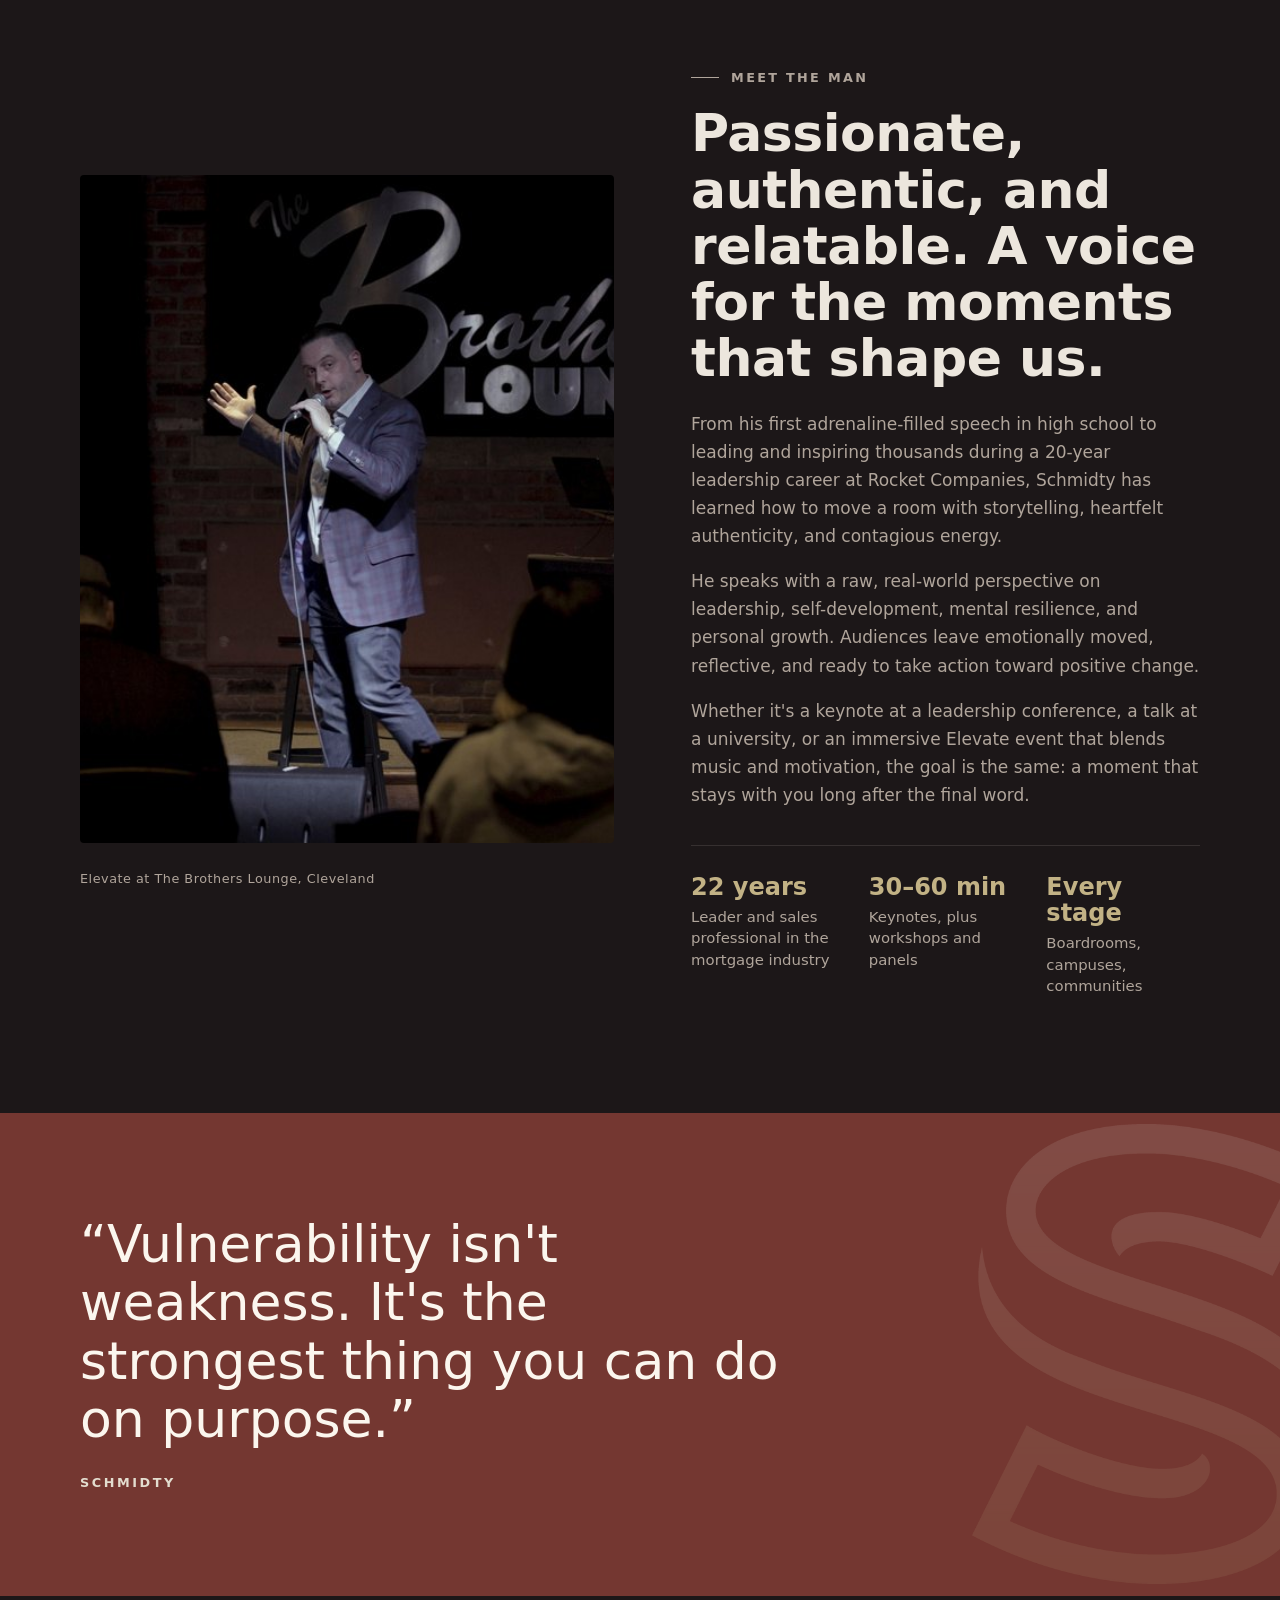
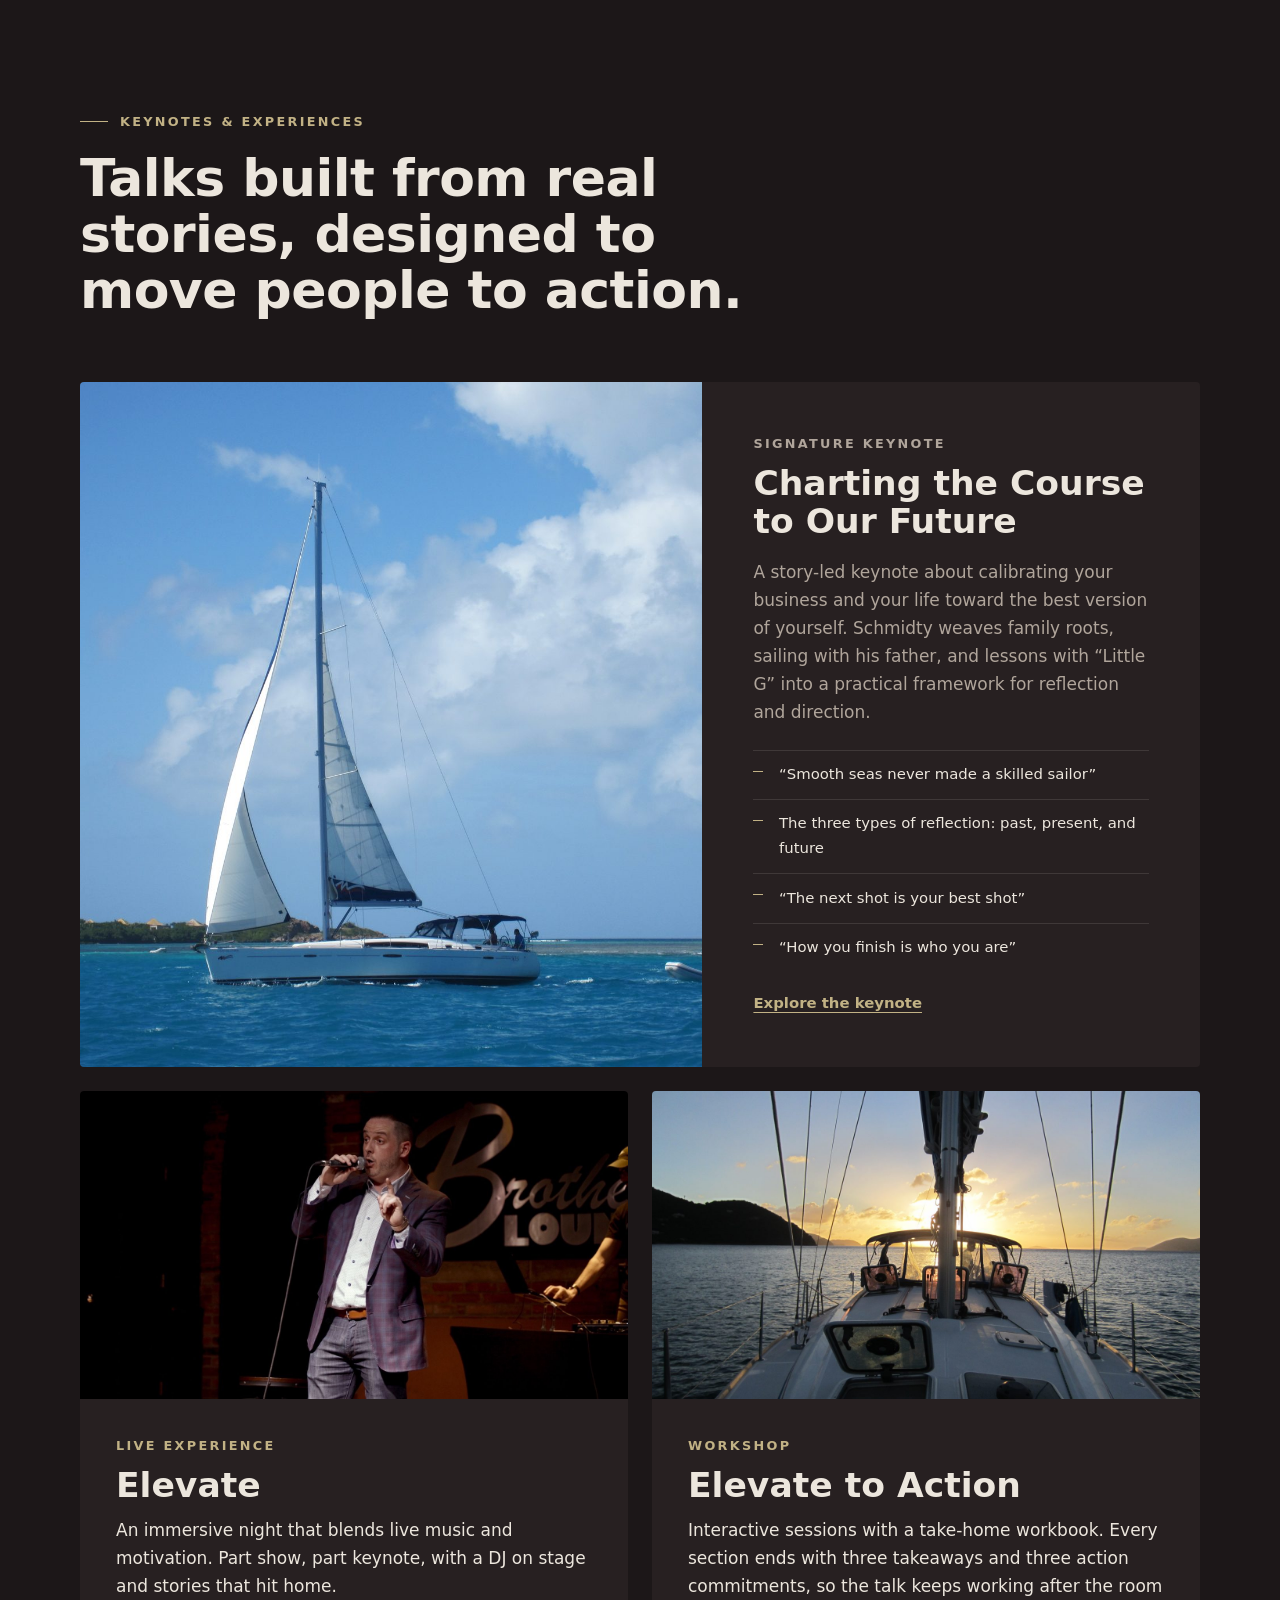
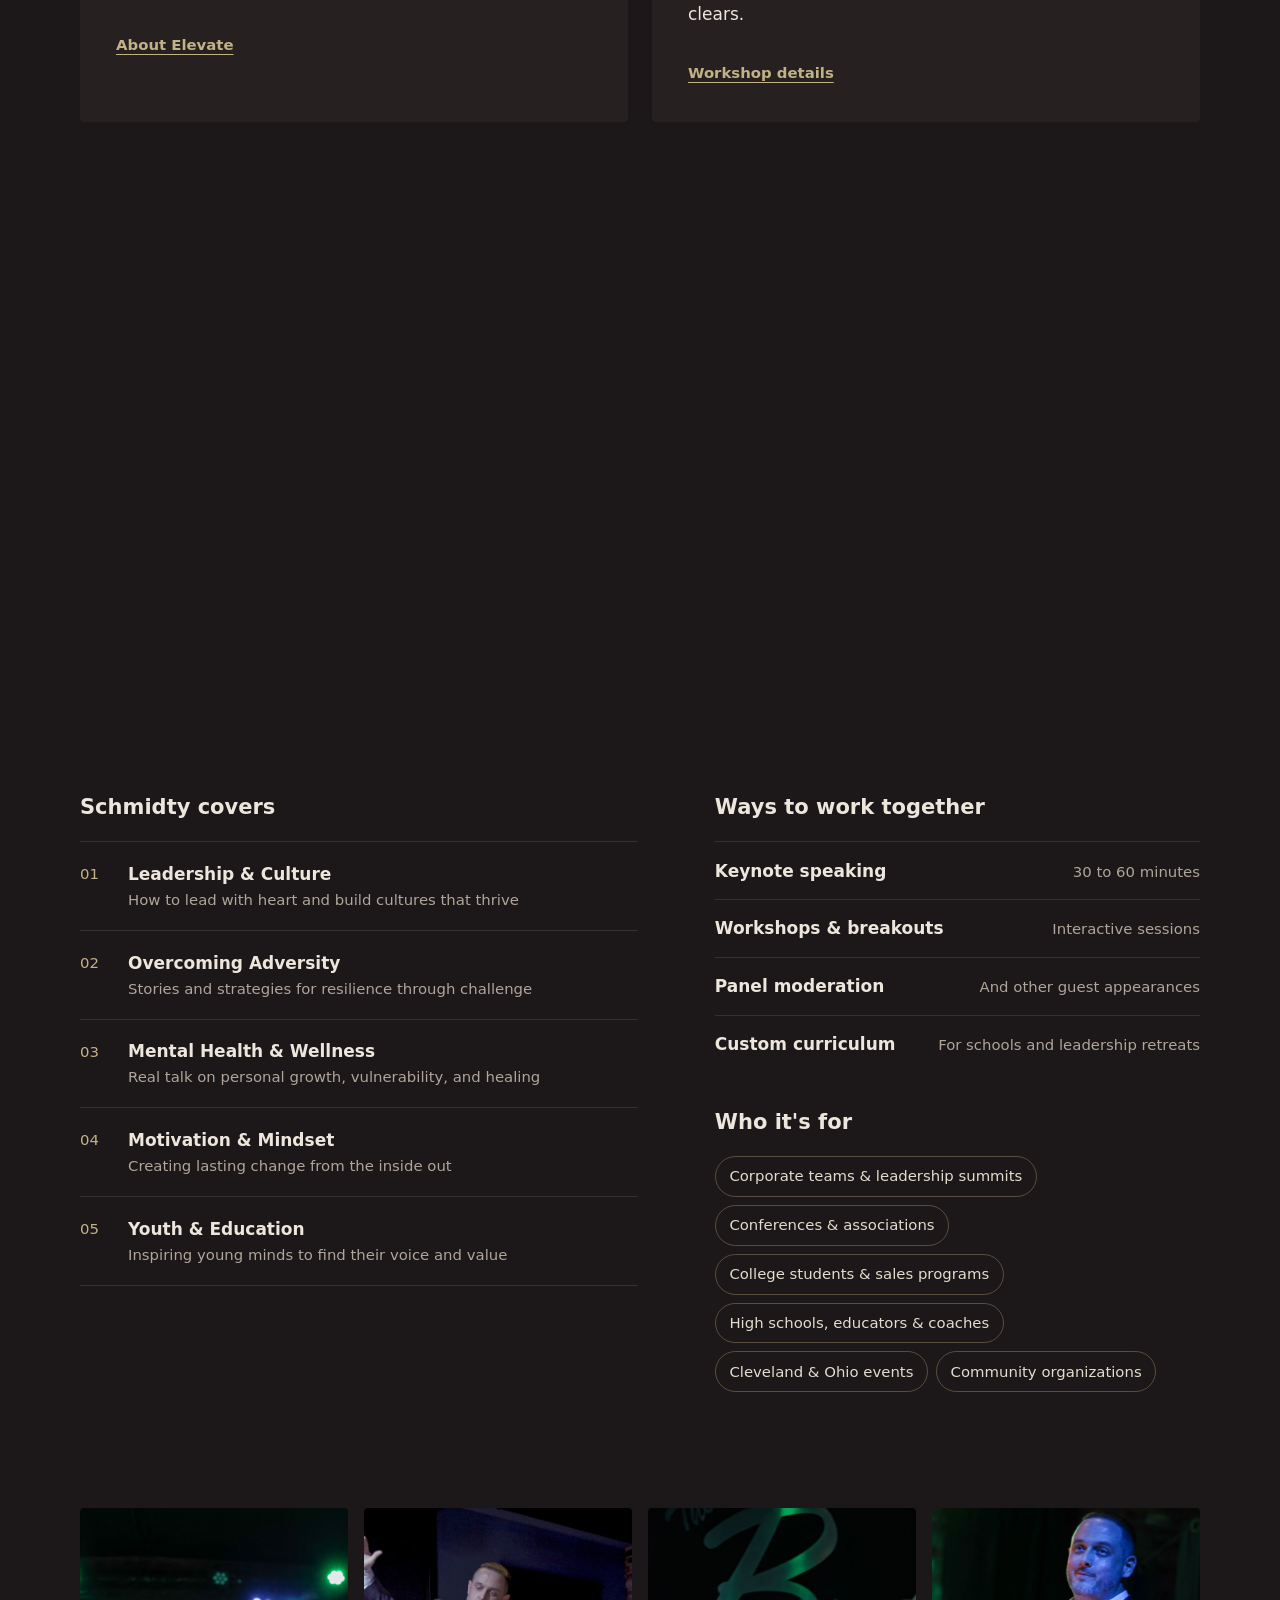
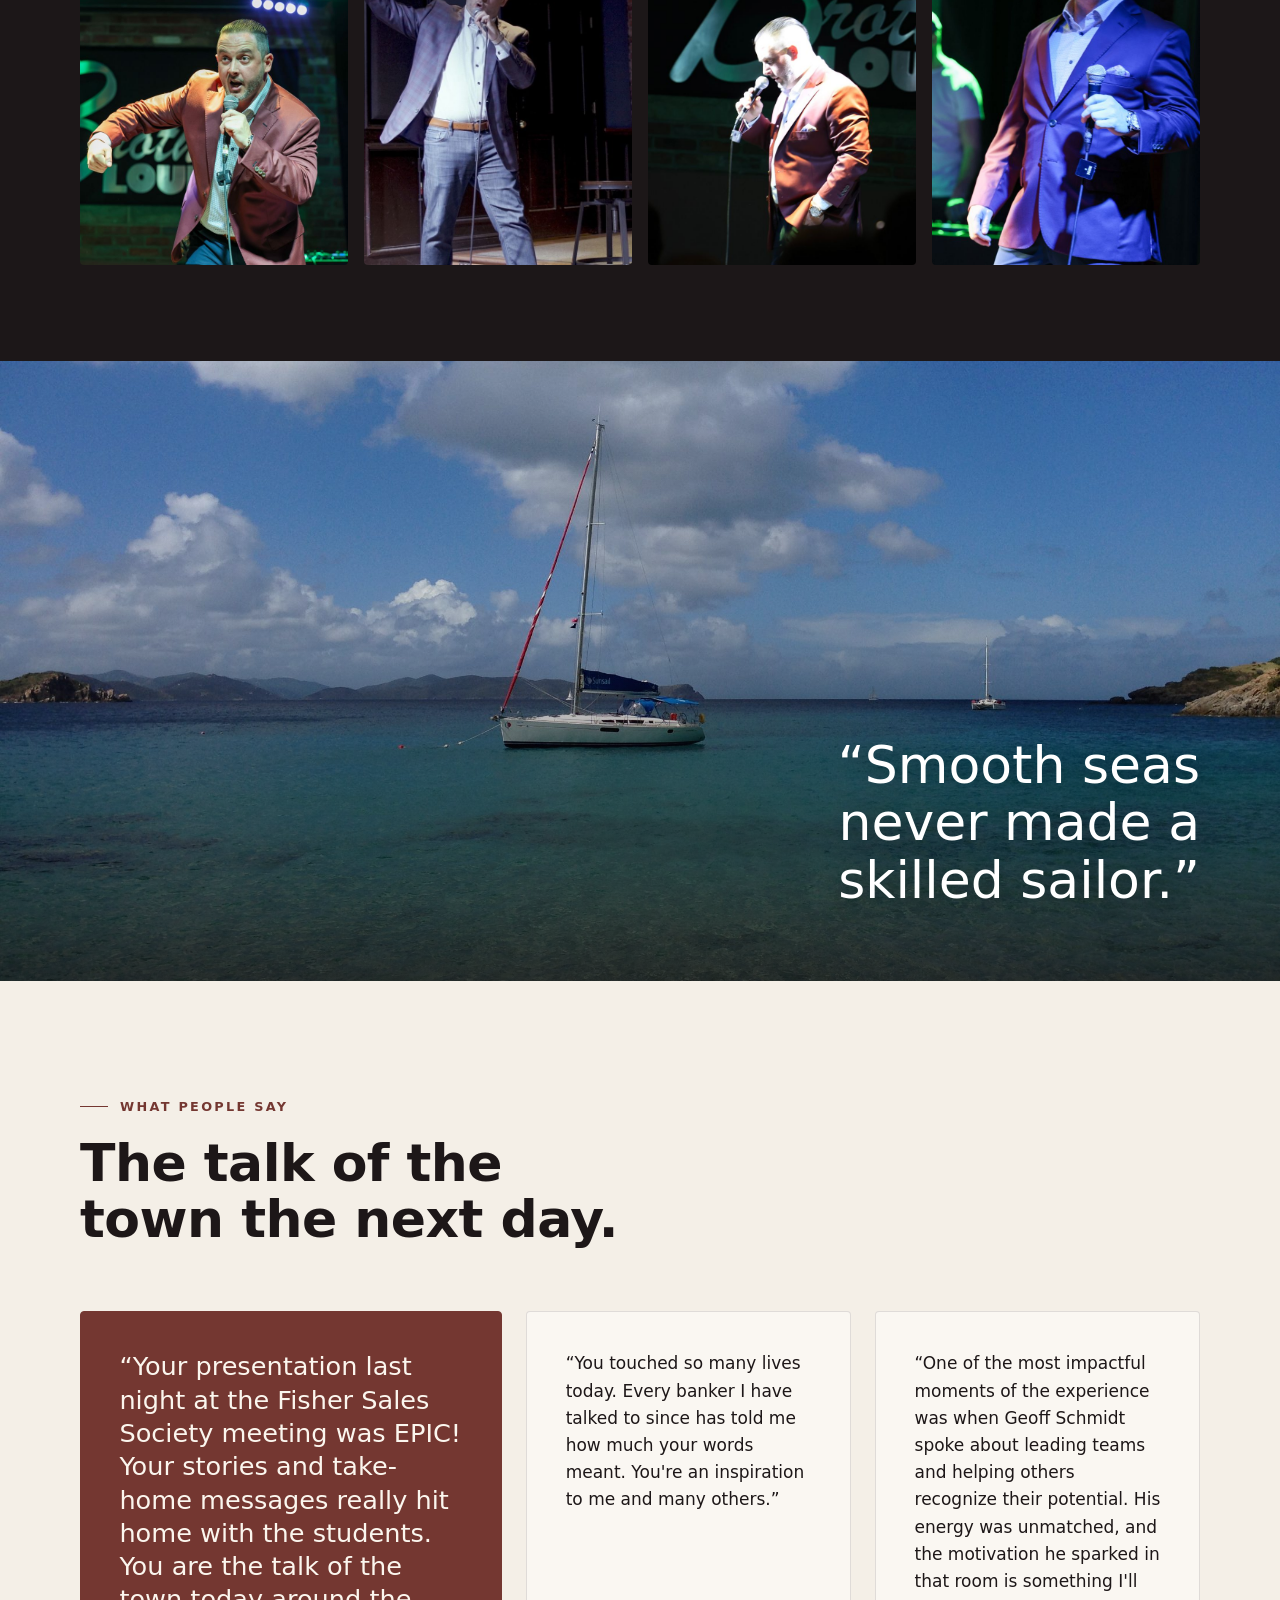
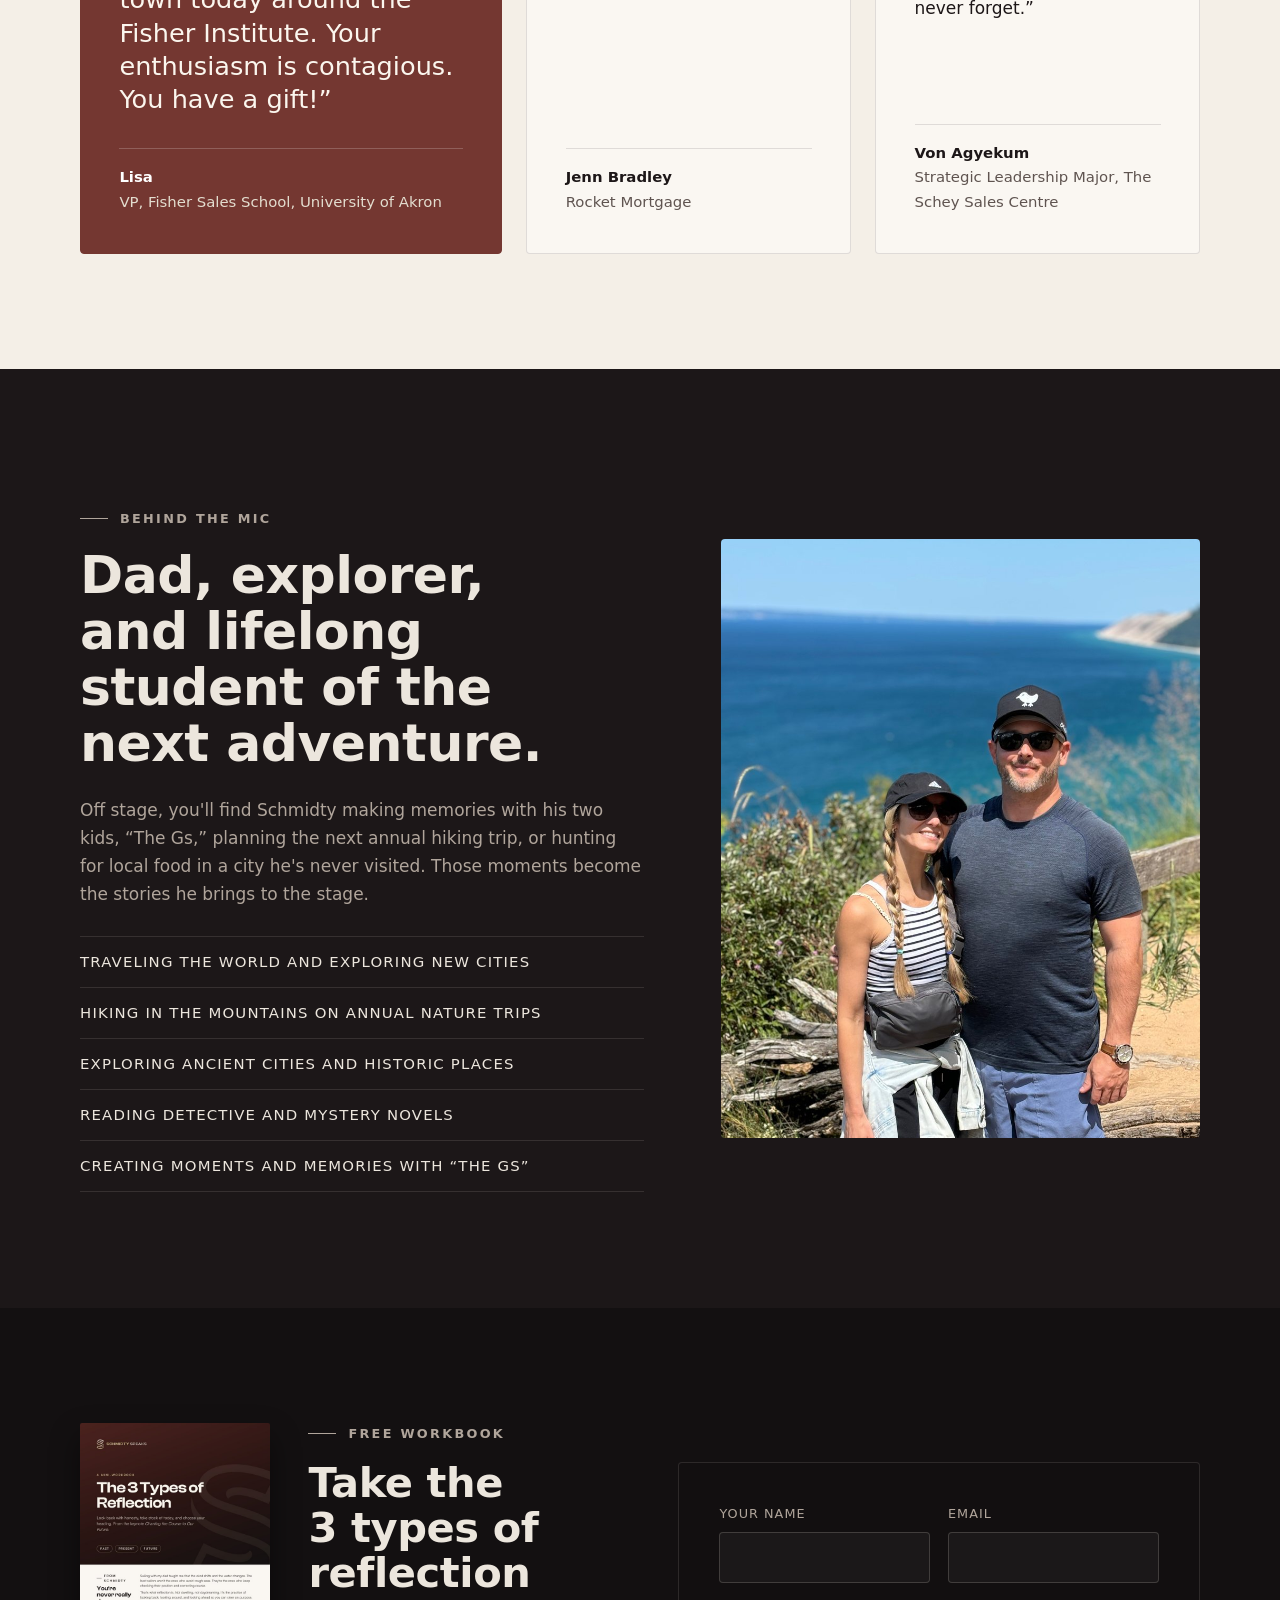
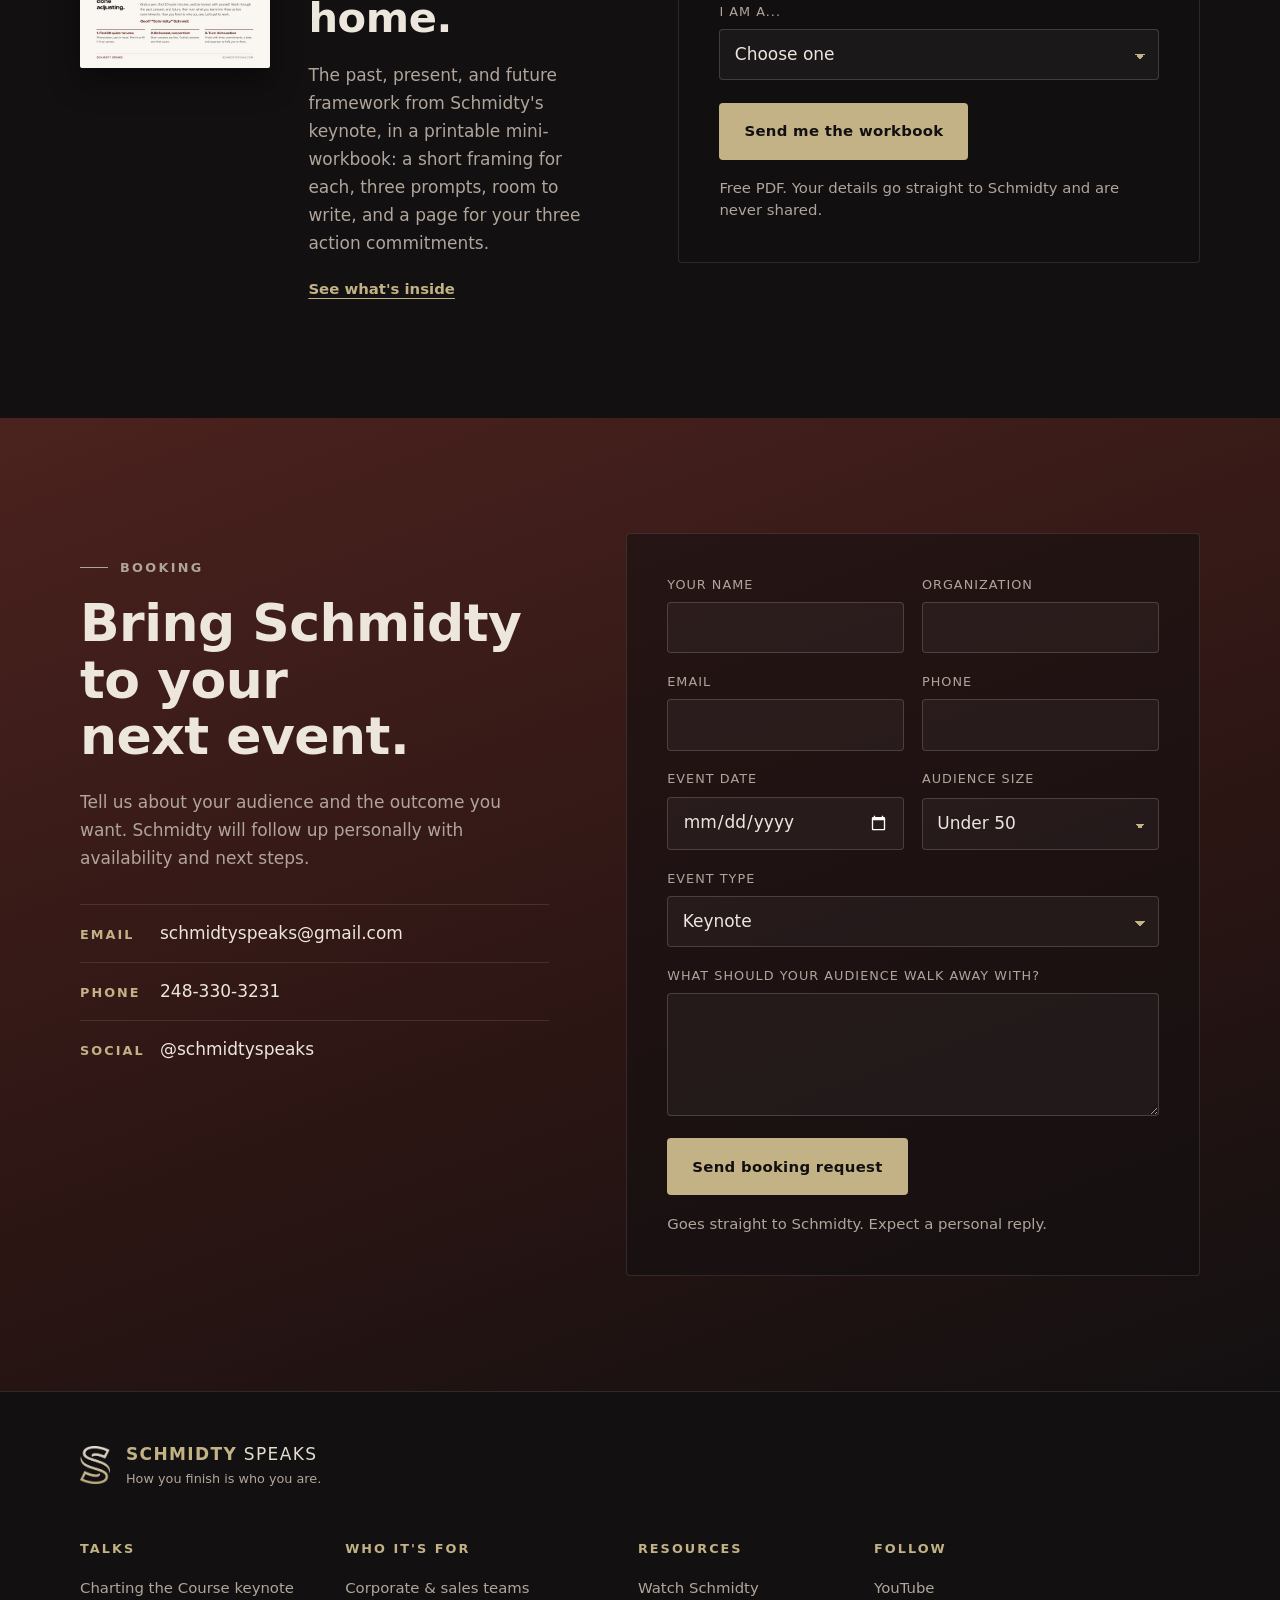
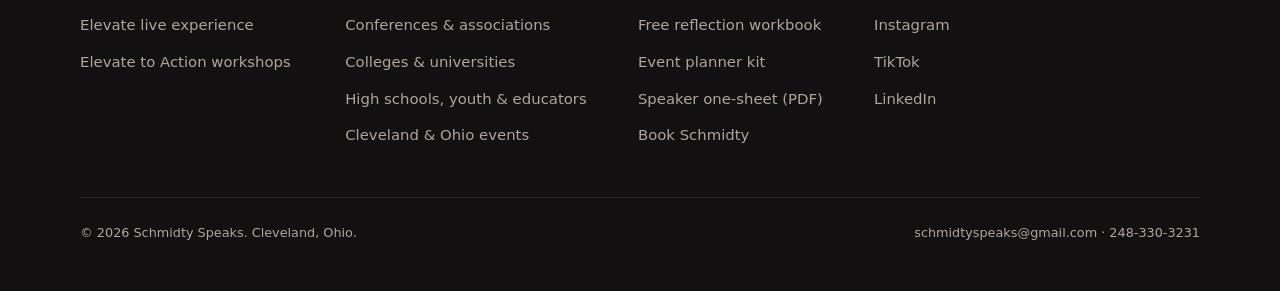
==== commit e5e776d7: "Add SEO foundations, analytics hooks, nav dropdowns and workbook signup on home Co-authored-by: Perp" ====
--- a/index.html
+++ b/index.html
@@ -5,20 +5,30 @@
 <meta name="viewport" content="width=device-width, initial-scale=1">
 <title>Schmidty Speaks | Keynote Speaker Geoff Schmidt</title>
 <meta name="description" content="Geoff “Schmidty” Schmidt is a Cleveland keynote speaker on leadership, resilience, and mindset. Book a keynote, workshop, or panel for your team or campus.">
+<link rel="canonical" href="https://www.schmidtyspeaks.com/">
+<!-- Google Search Console: paste your verification token below and uncomment (or verify via DNS in Cloudflare) -->
+<!-- <meta name="google-site-verification" content="PASTE_TOKEN_HERE"> -->
+<meta property="og:site_name" content="Schmidty Speaks">
 <meta property="og:title" content="Schmidty Speaks | Keynote Speaker Geoff Schmidt">
 <meta property="og:description" content="Creating unforgettable moments that change lives. Keynotes, workshops, and panels on leadership, resilience, and mindset.">
-<meta property="og:image" content="assets/stage-wide.jpg">
+<meta property="og:image" content="https://www.schmidtyspeaks.com/assets/stage-wide.jpg">
+<meta property="og:image:width" content="1050">
+<meta property="og:image:height" content="591">
 <meta property="og:type" content="website">
-<meta property="og:url" content="https://schmidtyspeaks.com">
-<link rel="icon" type="image/png" href="assets/favicon.png">
+<meta property="og:url" content="https://www.schmidtyspeaks.com/">
+<meta name="twitter:card" content="summary_large_image">
+<meta name="twitter:title" content="Schmidty Speaks | Keynote Speaker Geoff Schmidt">
+<meta name="twitter:description" content="Creating unforgettable moments that change lives. Keynotes, workshops, and panels on leadership, resilience, and mindset.">
+<meta name="twitter:image" content="https://www.schmidtyspeaks.com/assets/stage-wide.jpg">
+<link rel="icon" type="image/png" href="/assets/favicon.png">
 <link rel="preconnect" href="https://api.fontshare.com" crossorigin>
 <link href="https://api.fontshare.com/v2/css?f[]=clash-display@500,600&display=swap" rel="stylesheet">
 <link href="https://api.fontshare.com/v2/css?f[]=satoshi@400,500,700&display=swap" rel="stylesheet">
-<link rel="preload" as="image" href="assets/hero-smile.jpg">
-<link rel="stylesheet" href="styles.css?v=6">
+<link rel="preload" as="image" href="/assets/hero-smile.jpg">
+<link rel="stylesheet" href="/styles.css?v=8">
 <script>document.documentElement.classList.add("js")</script>
 <script type="application/ld+json">
-{"@context":"https://schema.org","@type":"Person","name":"Geoff Schmidt","alternateName":"Schmidty Speaks","jobTitle":"Keynote Speaker","url":"https://schmidtyspeaks.com","email":"mailto:schmidtyspeaks@gmail.com","telephone":"+1-248-330-3231","address":{"@type":"PostalAddress","addressLocality":"Cleveland","addressRegion":"OH","addressCountry":"US"},"sameAs":["https://www.youtube.com/@schmidtyspeaks","https://www.instagram.com/schmidtyspeaks/","https://www.tiktok.com/@schmidty.speaks","https://www.linkedin.com/in/geoff-schmidt-78b8a6326"]}
+{"@context":"https://schema.org","@graph":[{"@type":"Person","@id":"https://www.schmidtyspeaks.com/#geoff","name":"Geoff Schmidt","alternateName":["Schmidty","Schmidty Speaks"],"jobTitle":"Keynote Speaker","url":"https://www.schmidtyspeaks.com/","image":"https://www.schmidtyspeaks.com/assets/stage-wide.jpg","email":"mailto:schmidtyspeaks@gmail.com","telephone":"+1-248-330-3231","alumniOf":{"@type":"CollegeOrUniversity","name":"Michigan State University"},"address":{"@type":"PostalAddress","addressLocality":"Westlake","addressRegion":"OH","addressCountry":"US"},"sameAs":["https://www.youtube.com/@schmidtyspeaks","https://www.instagram.com/schmidtyspeaks/","https://www.tiktok.com/@schmidty.speaks","https://www.linkedin.com/in/geoff-schmidt-78b8a6326"],"description":"Keynote speaker on leadership, resilience, and mindset. 22 years at Rocket Mortgage; founder of Schmidty Speaks.","knowsAbout":["Leadership and culture","Overcoming adversity","Mental health and wellness","Motivation and mindset","Youth and education","Sales"]},{"@type":"WebSite","name":"Schmidty Speaks","url":"https://www.schmidtyspeaks.com/","publisher":{"@id":"https://www.schmidtyspeaks.com/#geoff"}}]}
 </script>
 </head>
 <body>
@@ -27,14 +37,33 @@
 <header class="site-header" id="header">
   <div class="wrap header-inner">
     <a class="brand" href="#top" aria-label="Schmidty Speaks home">
-      <img src="assets/logo-s.png" alt="" width="28" height="36">
+      <img src="/assets/logo-s.png" alt="" width="28" height="36">
       <span class="brand-word"><b>Schmidty</b> Speaks</span>
     </a>
     <nav class="nav" id="nav" aria-label="Primary">
       <a href="#watch">Watch</a>
       <a href="#about">About</a>
-      <a href="#talks">Talks</a>
+      <div class="nav-group">
+        <button class="nav-drop-btn" type="button" aria-expanded="false" aria-controls="menu-talks">Talks<svg class="chev" viewBox="0 0 12 12" width="10" height="10" aria-hidden="true"><path d="M2 4l4 4 4-4" fill="none" stroke="currentColor" stroke-width="1.5"/></svg></button>
+        <div class="nav-menu" id="menu-talks">
+          <a href="#talks">All talks &amp; formats</a>
+          <a href="/keynotes/charting-the-course/">Charting the Course keynote</a>
+          <a href="/elevate/">Elevate live experience</a>
+          <a href="/workshops/">Elevate to Action workshops</a>
+        </div>
+      </div>
+      <div class="nav-group">
+        <button class="nav-drop-btn" type="button" aria-expanded="false" aria-controls="menu-who">Who it's for<svg class="chev" viewBox="0 0 12 12" width="10" height="10" aria-hidden="true"><path d="M2 4l4 4 4-4" fill="none" stroke="currentColor" stroke-width="1.5"/></svg></button>
+        <div class="nav-menu" id="menu-who">
+          <a href="/corporate/">Corporate &amp; sales teams</a>
+          <a href="/associations/">Conferences &amp; associations</a>
+          <a href="/colleges/">Colleges &amp; universities</a>
+          <a href="/schools/">High schools, youth &amp; educators</a>
+          <a href="/cleveland-keynote-speaker/">Cleveland &amp; Ohio events</a>
+        </div>
+      </div>
       <a href="#praise">Praise</a>
+      <a href="/planner-kit/">Planner Kit</a>
       <a class="btn btn-gold btn-sm" href="#book">Book Schmidty</a>
     </nav>
     <button class="menu-btn" id="menuBtn" aria-expanded="false" aria-controls="nav" aria-label="Open menu">
@@ -48,7 +77,7 @@
 <!-- HERO -->
 <section class="hero" id="top">
   <div class="hero-media" aria-hidden="true">
-    <img src="assets/hero-smile.jpg" alt="">
+    <img src="/assets/hero-smile.jpg" alt="">
   </div>
   <div class="wrap hero-inner">
     <p class="eyebrow">Keynote speaker &middot; Cleveland, Ohio</p>
@@ -67,11 +96,11 @@
   <div class="wrap clients-inner">
     <p class="clients-label">Clients &amp; stages</p>
     <ul class="logo-row">
-      <li><img src="assets/client-rocket.png" alt="Rocket Mortgage" height="34" class="logo-rocket"></li>
-      <li><img src="assets/client-questbank.png" alt="Questbank (Canada)" height="46" class="logo-questbank"></li>
-      <li><img src="assets/client-akron.png" alt="The University of Akron" height="44"></li>
-      <li><img src="assets/client-ohio.png" alt="Ohio University" height="36"></li>
-      <li><img src="assets/client-brothers.png" alt="The Brothers Lounge, Cleveland" height="44"></li>
+      <li><img src="/assets/client-rocket.png" alt="Rocket Mortgage" height="34" class="logo-rocket"></li>
+      <li><img src="/assets/client-questbank.png" alt="Questbank (Canada)" height="46" class="logo-questbank"></li>
+      <li><img src="/assets/client-akron.png" alt="The University of Akron" height="44"></li>
+      <li><img src="/assets/client-ohio.png" alt="Ohio University" height="36"></li>
+      <li><img src="/assets/client-brothers.png" alt="The Brothers Lounge, Cleveland" height="44"></li>
       <li><span class="logo-text">ELEVATE</span></li>
     </ul>
   </div>
@@ -90,7 +119,7 @@
 
     <div class="player reveal" id="player" data-id="6aMfyfReLpI">
       <button class="player-poster" id="playerPoster" aria-label="Play video: Schmidty Speaks Elevate 2025 Final Cut">
-        <img id="playerImg" src="assets/yt/6aMfyfReLpI.jpg" alt="">
+        <img id="playerImg" src="/assets/yt/6aMfyfReLpI.jpg" alt="">
         <span class="play-ring" aria-hidden="true"><svg viewBox="0 0 24 24" width="28" height="28"><path fill="currentColor" d="M8 5v14l11-7z"/></svg></span>
       </button>
       <div class="player-meta">
@@ -100,18 +129,18 @@
     </div>
 
     <ul class="video-grid" id="videoGrid">
-      <li><button class="vid is-active" data-id="6aMfyfReLpI" data-title="Elevate 2025: Final Cut"><span class="vid-thumb"><img src="assets/yt/6aMfyfReLpI.jpg" alt="" loading="lazy"><i class="vid-play" aria-hidden="true"><svg viewBox="0 0 24 24" width="14" height="14"><path fill="currentColor" d="M8 5v14l11-7z"/></svg></i></span><span class="vid-title">Elevate 2025: Final Cut</span></button></li>
-      <li><button class="vid" data-id="1VMv_w1eqRA" data-title="3 Types of Reflection"><span class="vid-thumb"><img src="assets/yt/1VMv_w1eqRA.jpg" alt="" loading="lazy"><i class="vid-play" aria-hidden="true"><svg viewBox="0 0 24 24" width="14" height="14"><path fill="currentColor" d="M8 5v14l11-7z"/></svg></i></span><span class="vid-title">3 Types of Reflection</span></button></li>
-      <li><button class="vid" data-id="OvHZwMlIizE" data-title="Elevate Part 2: Lessons with Little G"><span class="vid-thumb"><img src="assets/yt/OvHZwMlIizE.jpg" alt="" loading="lazy"><i class="vid-play" aria-hidden="true"><svg viewBox="0 0 24 24" width="14" height="14"><path fill="currentColor" d="M8 5v14l11-7z"/></svg></i></span><span class="vid-title">Elevate Part 2: Lessons with Little G</span></button></li>
-      <li><button class="vid" data-id="XL_8BrN3oXg" data-title="Fisher Sales at the University of Akron"><span class="vid-thumb"><img src="assets/yt/XL_8BrN3oXg.jpg" alt="" loading="lazy"><i class="vid-play" aria-hidden="true"><svg viewBox="0 0 24 24" width="14" height="14"><path fill="currentColor" d="M8 5v14l11-7z"/></svg></i></span><span class="vid-title">Fisher Sales at the University of Akron</span></button></li>
-      <li><button class="vid" data-id="8FYg4rmkSTg" data-title="Live at the TEDx Speak Off"><span class="vid-thumb"><img src="assets/yt/8FYg4rmkSTg.jpg" alt="" loading="lazy"><i class="vid-play" aria-hidden="true"><svg viewBox="0 0 24 24" width="14" height="14"><path fill="currentColor" d="M8 5v14l11-7z"/></svg></i></span><span class="vid-title">Live at the TEDx Speak Off</span></button></li>
-      <li><button class="vid" data-id="oCrvVvxhPcQ" data-title="Everyone Gets Nervous!"><span class="vid-thumb"><img src="assets/yt/oCrvVvxhPcQ.jpg" alt="" loading="lazy"><i class="vid-play" aria-hidden="true"><svg viewBox="0 0 24 24" width="14" height="14"><path fill="currentColor" d="M8 5v14l11-7z"/></svg></i></span><span class="vid-title">Everyone Gets Nervous!</span></button></li>
-      <li><button class="vid" data-id="QyZnX5eRglw" data-title="To Level Up, Sometimes You Need to Get Lost"><span class="vid-thumb"><img src="assets/yt/QyZnX5eRglw.jpg" alt="" loading="lazy"><i class="vid-play" aria-hidden="true"><svg viewBox="0 0 24 24" width="14" height="14"><path fill="currentColor" d="M8 5v14l11-7z"/></svg></i></span><span class="vid-title">To Level Up, Sometimes You Need to Get Lost</span></button></li>
-      <li><button class="vid" data-id="U0_migt1C8I" data-title="Sales and Entrepreneurship Have So Much in Common"><span class="vid-thumb"><img src="assets/yt/U0_migt1C8I.jpg" alt="" loading="lazy"><i class="vid-play" aria-hidden="true"><svg viewBox="0 0 24 24" width="14" height="14"><path fill="currentColor" d="M8 5v14l11-7z"/></svg></i></span><span class="vid-title">Sales and Entrepreneurship Have So Much in Common</span></button></li>
+      <li><button class="vid is-active" data-id="6aMfyfReLpI" data-title="Elevate 2025: Final Cut"><span class="vid-thumb"><img src="/assets/yt/6aMfyfReLpI.jpg" alt="" loading="lazy"><i class="vid-play" aria-hidden="true"><svg viewBox="0 0 24 24" width="14" height="14"><path fill="currentColor" d="M8 5v14l11-7z"/></svg></i></span><span class="vid-title">Elevate 2025: Final Cut</span></button></li>
+      <li><button class="vid" data-id="1VMv_w1eqRA" data-title="3 Types of Reflection"><span class="vid-thumb"><img src="/assets/yt/1VMv_w1eqRA.jpg" alt="" loading="lazy"><i class="vid-play" aria-hidden="true"><svg viewBox="0 0 24 24" width="14" height="14"><path fill="currentColor" d="M8 5v14l11-7z"/></svg></i></span><span class="vid-title">3 Types of Reflection</span></button></li>
+      <li><button class="vid" data-id="OvHZwMlIizE" data-title="Elevate Part 2: Lessons with Little G"><span class="vid-thumb"><img src="/assets/yt/OvHZwMlIizE.jpg" alt="" loading="lazy"><i class="vid-play" aria-hidden="true"><svg viewBox="0 0 24 24" width="14" height="14"><path fill="currentColor" d="M8 5v14l11-7z"/></svg></i></span><span class="vid-title">Elevate Part 2: Lessons with Little G</span></button></li>
+      <li><button class="vid" data-id="XL_8BrN3oXg" data-title="Fisher Sales at the University of Akron"><span class="vid-thumb"><img src="/assets/yt/XL_8BrN3oXg.jpg" alt="" loading="lazy"><i class="vid-play" aria-hidden="true"><svg viewBox="0 0 24 24" width="14" height="14"><path fill="currentColor" d="M8 5v14l11-7z"/></svg></i></span><span class="vid-title">Fisher Sales at the University of Akron</span></button></li>
+      <li><button class="vid" data-id="8FYg4rmkSTg" data-title="Live at the TEDx Speak Off"><span class="vid-thumb"><img src="/assets/yt/8FYg4rmkSTg.jpg" alt="" loading="lazy"><i class="vid-play" aria-hidden="true"><svg viewBox="0 0 24 24" width="14" height="14"><path fill="currentColor" d="M8 5v14l11-7z"/></svg></i></span><span class="vid-title">Live at the TEDx Speak Off</span></button></li>
+      <li><button class="vid" data-id="oCrvVvxhPcQ" data-title="Everyone Gets Nervous!"><span class="vid-thumb"><img src="/assets/yt/oCrvVvxhPcQ.jpg" alt="" loading="lazy"><i class="vid-play" aria-hidden="true"><svg viewBox="0 0 24 24" width="14" height="14"><path fill="currentColor" d="M8 5v14l11-7z"/></svg></i></span><span class="vid-title">Everyone Gets Nervous!</span></button></li>
+      <li><button class="vid" data-id="QyZnX5eRglw" data-title="To Level Up, Sometimes You Need to Get Lost"><span class="vid-thumb"><img src="/assets/yt/QyZnX5eRglw.jpg" alt="" loading="lazy"><i class="vid-play" aria-hidden="true"><svg viewBox="0 0 24 24" width="14" height="14"><path fill="currentColor" d="M8 5v14l11-7z"/></svg></i></span><span class="vid-title">To Level Up, Sometimes You Need to Get Lost</span></button></li>
+      <li><button class="vid" data-id="U0_migt1C8I" data-title="Sales and Entrepreneurship Have So Much in Common"><span class="vid-thumb"><img src="/assets/yt/U0_migt1C8I.jpg" alt="" loading="lazy"><i class="vid-play" aria-hidden="true"><svg viewBox="0 0 24 24" width="14" height="14"><path fill="currentColor" d="M8 5v14l11-7z"/></svg></i></span><span class="vid-title">Sales and Entrepreneurship Have So Much in Common</span></button></li>
     </ul>
 
     <div class="channel reveal">
-      <img class="channel-logo" src="assets/logo-s.png" alt="" width="44" height="56">
+      <img class="channel-logo" src="/assets/logo-s.png" alt="" width="44" height="56">
       <div class="channel-copy">
         <p class="tag">YouTube channel</p>
         <h3 class="h3">Schmidty Speaks</h3>
@@ -130,10 +159,10 @@
       </div>
     </div>
     <ul class="reels clips reveal">
-      <li class="clip"><video src="assets/clips/vulnerable.mp4" poster="assets/clips/vulnerable.jpg" controls playsinline preload="none" aria-label="Vulnerability on stage"></video><span class="clip-title">Vulnerability on stage</span></li>
-      <li class="clip"><video src="assets/clips/showing-up.mp4" poster="assets/clips/showing-up.jpg" controls playsinline preload="none" aria-label="Showing up for others"></video><span class="clip-title">Showing up for others</span></li>
-      <li class="clip"><video src="assets/clips/elevate-breathe.mp4" poster="assets/clips/elevate-breathe.jpg" controls playsinline preload="none" aria-label="Elevate and breathe"></video><span class="clip-title">Elevate and breathe</span></li>
-      <li class="clip"><video src="assets/clips/in-the-mix.mp4" poster="assets/clips/in-the-mix.jpg" controls playsinline preload="none" aria-label="In the mix at Elevate"></video><span class="clip-title">In the mix at Elevate</span></li>
+      <li class="clip"><video src="/assets/clips/vulnerable.mp4" poster="/assets/clips/vulnerable.jpg" controls playsinline preload="none" aria-label="Vulnerability on stage"></video><span class="clip-title">Vulnerability on stage</span></li>
+      <li class="clip"><video src="/assets/clips/showing-up.mp4" poster="/assets/clips/showing-up.jpg" controls playsinline preload="none" aria-label="Showing up for others"></video><span class="clip-title">Showing up for others</span></li>
+      <li class="clip"><video src="/assets/clips/elevate-breathe.mp4" poster="/assets/clips/elevate-breathe.jpg" controls playsinline preload="none" aria-label="Elevate and breathe"></video><span class="clip-title">Elevate and breathe</span></li>
+      <li class="clip"><video src="/assets/clips/in-the-mix.mp4" poster="/assets/clips/in-the-mix.jpg" controls playsinline preload="none" aria-label="In the mix at Elevate"></video><span class="clip-title">In the mix at Elevate</span></li>
     </ul>
 
     <div class="reels-head reveal">
@@ -144,14 +173,14 @@
       <a class="text-link" href="https://www.instagram.com/schmidtyspeaks/" target="_blank" rel="noopener">Follow @schmidtyspeaks</a>
     </div>
     <ul class="reels ig-reels reveal">
-      <li><a class="reel" href="https://www.instagram.com/schmidtyspeaks/reel/DGlRLvRpHwW/" target="_blank" rel="noopener" aria-label="Watch on Instagram: Perspective at Ohio University"><img src="assets/ig/DGlRLvRpHwW.jpg?v=2" alt="" loading="lazy"><span class="reel-badge is-pinned">Pinned</span><span class="reel-title">Perspective at Ohio University</span></a></li>
-      <li><a class="reel" href="https://www.instagram.com/schmidtyspeaks/reel/C2gbwkUgOvu/" target="_blank" rel="noopener" aria-label="Watch on Instagram: I got hit by a bus"><img src="assets/ig/C2gbwkUgOvu.jpg?v=2" alt="" loading="lazy"><span class="reel-badge is-pinned">Pinned</span><span class="reel-title">I got hit by a bus</span></a></li>
-      <li><a class="reel" href="https://www.instagram.com/schmidtyspeaks/reel/Cvv2UcjAPBx/" target="_blank" rel="noopener" aria-label="Watch on Instagram: We came to sail"><img src="assets/ig/Cvv2UcjAPBx.jpg?v=2" alt="" loading="lazy"><span class="reel-badge is-pinned">Pinned</span><span class="reel-title">We came to sail</span></a></li>
-      <li><a class="reel" href="https://www.instagram.com/schmidtyspeaks/reel/DDYRJAQpLxi/" target="_blank" rel="noopener" aria-label="Watch on Instagram: Lessons with Little G"><img src="assets/ig/DDYRJAQpLxi.jpg?v=2" alt="" loading="lazy"><span class="reel-badge">Most viewed</span><span class="reel-title">Lessons with Little G</span></a></li>
-      <li><a class="reel" href="https://www.instagram.com/schmidtyspeaks/reel/DEY0X8_sg29/" target="_blank" rel="noopener" aria-label="Watch on Instagram: 20 years at Rocket"><img src="assets/ig/DEY0X8_sg29.jpg?v=2" alt="" loading="lazy"><span class="reel-badge">Most liked</span><span class="reel-title">20 years at Rocket</span></a></li>
-      <li><a class="reel" href="https://www.instagram.com/schmidtyspeaks/reel/DHMzeq0pB8I/" target="_blank" rel="noopener" aria-label="Watch on Instagram: It’s not a switch you flip"><img src="assets/ig/DHMzeq0pB8I.jpg?v=2" alt="" loading="lazy"><span class="reel-badge">Most viewed</span><span class="reel-title">It’s not a switch you flip</span></a></li>
-      <li><a class="reel" href="https://www.instagram.com/schmidtyspeaks/reel/DVHBXi_gReO/" target="_blank" rel="noopener" aria-label="Watch on Instagram: Back to high school"><img src="assets/ig/DVHBXi_gReO.jpg?v=2" alt="" loading="lazy"><span class="reel-badge">Most viewed</span><span class="reel-title">Back to high school</span></a></li>
-      <li><a class="reel" href="https://www.instagram.com/schmidtyspeaks/reel/DIh3QZqJPpX/" target="_blank" rel="noopener" aria-label="Watch on Instagram: Before showtime at Elevate 2"><img src="assets/ig/DIh3QZqJPpX.jpg?v=2" alt="" loading="lazy"><span class="reel-badge">Most viewed</span><span class="reel-title">Before showtime at Elevate 2</span></a></li>
+      <li><a class="reel" href="https://www.instagram.com/schmidtyspeaks/reel/DGlRLvRpHwW/" target="_blank" rel="noopener" aria-label="Watch on Instagram: Perspective at Ohio University"><img src="/assets/ig/DGlRLvRpHwW.jpg?v=2" alt="" loading="lazy"><span class="reel-badge is-pinned">Pinned</span><span class="reel-title">Perspective at Ohio University</span></a></li>
+      <li><a class="reel" href="https://www.instagram.com/schmidtyspeaks/reel/C2gbwkUgOvu/" target="_blank" rel="noopener" aria-label="Watch on Instagram: I got hit by a bus"><img src="/assets/ig/C2gbwkUgOvu.jpg?v=2" alt="" loading="lazy"><span class="reel-badge is-pinned">Pinned</span><span class="reel-title">I got hit by a bus</span></a></li>
+      <li><a class="reel" href="https://www.instagram.com/schmidtyspeaks/reel/Cvv2UcjAPBx/" target="_blank" rel="noopener" aria-label="Watch on Instagram: We came to sail"><img src="/assets/ig/Cvv2UcjAPBx.jpg?v=2" alt="" loading="lazy"><span class="reel-badge is-pinned">Pinned</span><span class="reel-title">We came to sail</span></a></li>
+      <li><a class="reel" href="https://www.instagram.com/schmidtyspeaks/reel/DDYRJAQpLxi/" target="_blank" rel="noopener" aria-label="Watch on Instagram: Lessons with Little G"><img src="/assets/ig/DDYRJAQpLxi.jpg?v=2" alt="" loading="lazy"><span class="reel-badge">Most viewed</span><span class="reel-title">Lessons with Little G</span></a></li>
+      <li><a class="reel" href="https://www.instagram.com/schmidtyspeaks/reel/DEY0X8_sg29/" target="_blank" rel="noopener" aria-label="Watch on Instagram: 20 years at Rocket"><img src="/assets/ig/DEY0X8_sg29.jpg?v=2" alt="" loading="lazy"><span class="reel-badge">Most liked</span><span class="reel-title">20 years at Rocket</span></a></li>
+      <li><a class="reel" href="https://www.instagram.com/schmidtyspeaks/reel/DHMzeq0pB8I/" target="_blank" rel="noopener" aria-label="Watch on Instagram: It’s not a switch you flip"><img src="/assets/ig/DHMzeq0pB8I.jpg?v=2" alt="" loading="lazy"><span class="reel-badge">Most viewed</span><span class="reel-title">It’s not a switch you flip</span></a></li>
+      <li><a class="reel" href="https://www.instagram.com/schmidtyspeaks/reel/DVHBXi_gReO/" target="_blank" rel="noopener" aria-label="Watch on Instagram: Back to high school"><img src="/assets/ig/DVHBXi_gReO.jpg?v=2" alt="" loading="lazy"><span class="reel-badge">Most viewed</span><span class="reel-title">Back to high school</span></a></li>
+      <li><a class="reel" href="https://www.instagram.com/schmidtyspeaks/reel/DIh3QZqJPpX/" target="_blank" rel="noopener" aria-label="Watch on Instagram: Before showtime at Elevate 2"><img src="/assets/ig/DIh3QZqJPpX.jpg?v=2" alt="" loading="lazy"><span class="reel-badge">Most viewed</span><span class="reel-title">Before showtime at Elevate 2</span></a></li>
     </ul>
     <div class="reels-more reveal">
       <p>160+ more posts and reels on Instagram.</p>
@@ -183,7 +212,7 @@
 <section class="section about" id="about">
   <div class="wrap about-grid">
     <figure class="about-photo reveal">
-      <img src="assets/stage-wide.jpg" alt="Geoff Schmidt speaking on stage at The Brothers Lounge in Cleveland, with a DJ behind him" loading="lazy">
+      <img src="/assets/stage-wide.jpg" alt="Geoff Schmidt speaking on stage at The Brothers Lounge in Cleveland, with a DJ behind him" loading="lazy">
       <figcaption>Elevate at The Brothers Lounge, Cleveland</figcaption>
     </figure>
     <div class="about-copy reveal">
@@ -221,7 +250,7 @@
 
     <article class="feature-talk reveal">
       <div class="feature-media">
-        <img src="assets/sail-underway.jpg" alt="A white sailboat under full sail on turquoise water beneath a blue sky" loading="lazy">
+        <img src="/assets/sail-underway.jpg" alt="A white sailboat under full sail on turquoise water beneath a blue sky" loading="lazy">
       </div>
       <div class="feature-copy">
         <p class="tag">Signature keynote</p>
@@ -233,24 +262,27 @@
           <li>“The next shot is your best shot”</li>
           <li>“How you finish is who you are”</li>
         </ul>
+        <a class="text-link talk-more" href="/keynotes/charting-the-course/">Explore the keynote</a>
       </div>
     </article>
 
     <div class="talk-cards">
       <article class="talk-card reveal">
-        <img src="assets/elevate-dj.jpg" alt="Schmidty speaking into a microphone on stage at The Brothers Lounge while the DJ plays behind him" loading="lazy">
+        <img src="/assets/elevate-dj.jpg" alt="Schmidty speaking into a microphone on stage at The Brothers Lounge while the DJ plays behind him" loading="lazy">
         <div class="talk-card-body">
           <p class="tag">Live experience</p>
           <h3 class="h3">Elevate</h3>
           <p>An immersive night that blends live music and motivation. Part show, part keynote, with a DJ on stage and stories that hit home.</p>
+          <a class="text-link talk-more" href="/elevate/">About Elevate</a>
         </div>
       </article>
       <article class="talk-card reveal">
-        <img src="assets/sail-sunset.jpg" alt="View from the bow of a sailboat looking toward the mast at sunset" loading="lazy">
+        <img src="/assets/sail-sunset.jpg" alt="View from the bow of a sailboat looking toward the mast at sunset" loading="lazy">
         <div class="talk-card-body">
           <p class="tag">Workshop</p>
           <h3 class="h3">Elevate to Action</h3>
           <p>Interactive sessions with a take-home workbook. Every section ends with three takeaways and three action commitments, so the talk keeps working after the room clears.</p>
+          <a class="text-link talk-more" href="/workshops/">Workshop details</a>
         </div>
       </article>
     </div>
@@ -264,11 +296,11 @@
       <p class="reels-note">Real moments from sessions with college sales students and corporate leadership teams.</p>
     </div>
     <ul class="reels clips session-clips reveal">
-      <li class="clip"><span class="clip-media"><video src="assets/clips/just-show-up.mp4" poster="assets/clips/just-show-up.jpg" controls playsinline preload="none" aria-label="“Just show up”"></video><span class="reel-badge">Classroom</span></span><span class="clip-title">“Just show up”</span></li>
-      <li class="clip"><span class="clip-media"><video src="assets/clips/feed-your-mind.mp4" poster="assets/clips/feed-your-mind.jpg" controls playsinline preload="none" aria-label="Find the person who does it best"></video><span class="reel-badge">Classroom</span></span><span class="clip-title">Find the person who does it best</span></li>
-      <li class="clip"><span class="clip-media"><video src="assets/clips/sit-next-to-the-best.mp4" poster="assets/clips/sit-next-to-the-best.jpg" controls playsinline preload="none" aria-label="The desk next to the top producer"></video><span class="reel-badge">Classroom</span></span><span class="clip-title">The desk next to the top producer</span></li>
-      <li class="clip"><span class="clip-media"><video src="assets/clips/dads-legacy.mp4" poster="assets/clips/dads-legacy.jpg" controls playsinline preload="none" aria-label="My dad’s legacy"></video><span class="reel-badge">Boardroom</span></span><span class="clip-title">My dad’s legacy</span></li>
-      <li class="clip"><span class="clip-media"><video src="assets/clips/make-it-one.mp4" poster="assets/clips/make-it-one.jpg" controls playsinline preload="none" aria-label="Make it one bad day, not two"></video><span class="reel-badge">Boardroom</span></span><span class="clip-title">Make it one bad day, not two</span></li>
+      <li class="clip"><span class="clip-media"><video src="/assets/clips/just-show-up.mp4" poster="/assets/clips/just-show-up.jpg" controls playsinline preload="none" aria-label="“Just show up”"></video><span class="reel-badge">Classroom</span></span><span class="clip-title">“Just show up”</span></li>
+      <li class="clip"><span class="clip-media"><video src="/assets/clips/feed-your-mind.mp4" poster="/assets/clips/feed-your-mind.jpg" controls playsinline preload="none" aria-label="Find the person who does it best"></video><span class="reel-badge">Classroom</span></span><span class="clip-title">Find the person who does it best</span></li>
+      <li class="clip"><span class="clip-media"><video src="/assets/clips/sit-next-to-the-best.mp4" poster="/assets/clips/sit-next-to-the-best.jpg" controls playsinline preload="none" aria-label="The desk next to the top producer"></video><span class="reel-badge">Classroom</span></span><span class="clip-title">The desk next to the top producer</span></li>
+      <li class="clip"><span class="clip-media"><video src="/assets/clips/dads-legacy.mp4" poster="/assets/clips/dads-legacy.jpg" controls playsinline preload="none" aria-label="My dad’s legacy"></video><span class="reel-badge">Boardroom</span></span><span class="clip-title">My dad’s legacy</span></li>
+      <li class="clip"><span class="clip-media"><video src="/assets/clips/make-it-one.mp4" poster="/assets/clips/make-it-one.jpg" controls playsinline preload="none" aria-label="Make it one bad day, not two"></video><span class="reel-badge">Boardroom</span></span><span class="clip-title">Make it one bad day, not two</span></li>
     </ul>
 
     <div class="topics-grid">
@@ -291,10 +323,12 @@
           <li><b>Custom curriculum</b><span>For schools and leadership retreats</span></li>
         </ul>
         <h3 class="h4 mt">Who it's for</h3>
-        <ul class="chips">
-          <li>Corporate teams &amp; leadership summits</li>
-          <li>High school &amp; college students</li>
-          <li>Educators, coaches &amp; youth mentors</li>
+        <ul class="chips chips--links">
+          <li><a href="/corporate/">Corporate teams &amp; leadership summits</a></li>
+          <li><a href="/associations/">Conferences &amp; associations</a></li>
+          <li><a href="/colleges/">College students &amp; sales programs</a></li>
+          <li><a href="/schools/">High schools, educators &amp; coaches</a></li>
+          <li><a href="/cleveland-keynote-speaker/">Cleveland &amp; Ohio events</a></li>
           <li>Community organizations</li>
         </ul>
       </div>
@@ -306,17 +340,17 @@
 <section class="gallery" aria-label="Photos from the stage">
   <div class="wrap">
     <ul class="gallery-grid">
-      <li class="g-tall reveal"><img src="assets/gallery/point.jpg" alt="Schmidty in a maroon jacket pointing to the crowd at The Brothers Lounge" loading="lazy"></li>
-      <li class="g-wide reveal"><img src="assets/gallery/arm-raised.jpg" alt="Schmidty on stage with one arm raised, microphone in hand" loading="lazy"></li>
-      <li class="g-tall reveal"><img src="assets/gallery/blue-mic.jpg" alt="Schmidty smiling on stage in a blue jacket holding a microphone" loading="lazy"></li>
-      <li class="g-tall reveal"><img src="assets/gallery/mic-maroon.jpg" alt="Schmidty speaking into a microphone in front of The Brothers Lounge sign" loading="lazy"></li>
+      <li class="g-tall reveal"><img src="/assets/gallery/point.jpg" alt="Schmidty in a maroon jacket pointing to the crowd at The Brothers Lounge" loading="lazy"></li>
+      <li class="g-wide reveal"><img src="/assets/gallery/arm-raised.jpg" alt="Schmidty on stage with one arm raised, microphone in hand" loading="lazy"></li>
+      <li class="g-tall reveal"><img src="/assets/gallery/blue-mic.jpg" alt="Schmidty smiling on stage in a blue jacket holding a microphone" loading="lazy"></li>
+      <li class="g-tall reveal"><img src="/assets/gallery/mic-maroon.jpg" alt="Schmidty speaking into a microphone in front of The Brothers Lounge sign" loading="lazy"></li>
     </ul>
   </div>
 </section>
 
 <!-- SAIL BAND -->
 <section class="sail-band" aria-label="Smooth seas never made a skilled sailor">
-  <img src="assets/sail-anchored.jpg" alt="A sailboat anchored in a clear turquoise bay under white clouds" loading="lazy">
+  <img src="/assets/sail-anchored.jpg" alt="A sailboat anchored in a clear turquoise bay under white clouds" loading="lazy">
   <div class="wrap sail-band-inner">
     <p class="sail-quote reveal">“Smooth seas never made a skilled sailor.”</p>
   </div>
@@ -362,8 +396,55 @@
       </ul>
     </div>
     <figure class="behind-photo reveal">
-      <img src="assets/behind-the-mic.jpg" alt="Geoff Schmidt smiling on a sunny coastal overlook" loading="lazy">
+      <img src="/assets/behind-the-mic.jpg" alt="Geoff Schmidt smiling on a sunny coastal overlook" loading="lazy">
     </figure>
+  </div>
+</section>
+
+<!-- WORKBOOK -->
+<section class="section workbook" id="workbook">
+  <div class="wrap workbook-grid">
+    <div class="workbook-copy reveal">
+      <img class="wb-cover wb-cover--lg" src="/assets/downloads/workbook-cover.jpg" alt="Cover of the 3 Types of Reflection mini-workbook" width="300" height="388" loading="lazy">
+      <div>
+        <p class="kicker">Free workbook</p>
+        <h2 class="h2">Take the 3 types of reflection home.</h2>
+        <p>The past, present, and future framework from Schmidty's keynote, in a printable mini-workbook: a short framing for each, three prompts, room to write, and a page for your three action commitments.</p>
+        <a class="text-link" href="/reflection-workbook/">See what's inside</a>
+      </div>
+    </div>
+    <div class="reveal">
+
+<div class="signup" id="workbook-signup">
+  <form class="signup-form book-form" id="signupHome" novalidate>
+    <div class="field-row">
+      <label class="field"><span>Your name</span><input name="name" autocomplete="name" required></label>
+      <label class="field"><span>Email</span><input name="email" type="email" autocomplete="email" required></label>
+    </div>
+    <label class="field"><span>I am a...</span>
+      <select name="role">
+        <option value="">Choose one</option>
+        <option>Event planner</option>
+        <option>HR or L&amp;D</option>
+        <option>Sales leader</option>
+        <option>Educator or coach</option>
+        <option>Student</option>
+        <option>Other</option>
+      </select>
+    </label>
+    <button class="btn btn-gold btn-submit" type="submit">Send me the workbook</button>
+    <input type="text" name="_honey" class="hp" tabindex="-1" autocomplete="off" aria-hidden="true">
+    <p class="form-note" role="status" aria-live="polite">Free PDF. Your details go straight to Schmidty and are never shared.</p>
+  </form>
+  <div class="signup-done" hidden>
+    <p class="kicker">You're in</p>
+    <h3 class="h3">Your workbook is ready.</h3>
+    <p>Thanks for signing up. Download the PDF, print it (it's letter size), and give yourself 20 quiet minutes with it.</p>
+    <a class="btn btn-gold" href="/assets/downloads/3-types-of-reflection-workbook.pdf" download data-download>Download the workbook (PDF)</a>
+  </div>
+</div>
+
+    </div>
   </div>
 </section>
 
@@ -421,24 +502,42 @@
 </main>
 
 <footer class="site-footer">
-  <div class="wrap footer-inner">
-    <div class="footer-brand">
-      <img src="assets/logo-s.png" alt="" width="34" height="44">
-      <div>
-        <p class="footer-word"><b>Schmidty</b> Speaks</p>
-        <p class="footer-tag">How you finish is who you are.</p>
-      </div>
-    </div>
-    <nav class="footer-links" aria-label="Footer">
-      <a href="https://www.youtube.com/@schmidtyspeaks" target="_blank" rel="noopener">YouTube</a>
-      <a href="https://www.instagram.com/schmidtyspeaks/" target="_blank" rel="noopener">Instagram</a>
-      <a href="https://www.tiktok.com/@schmidty.speaks" target="_blank" rel="noopener">TikTok</a>
-      <a href="https://www.linkedin.com/in/geoff-schmidt-78b8a6326" target="_blank" rel="noopener">LinkedIn</a>
-    </nav>
-    <p class="footer-copy">&copy; 2026 Schmidty Speaks. Cleveland, Ohio.</p>
+  <div class="wrap">
+    <div class="footer-top">
+      <div class="footer-brand">
+        <img src="/assets/logo-s.png" alt="" width="34" height="44">
+        <div>
+          <p class="footer-word"><b>Schmidty</b> Speaks</p>
+          <p class="footer-tag">How you finish is who you are.</p>
+        </div>
+      </div>
+      <nav class="footer-cols" aria-label="Footer">
+        <div>
+          <p class="footer-h">Talks</p>
+          <ul><li><a href="/keynotes/charting-the-course/">Charting the Course keynote</a></li><li><a href="/elevate/">Elevate live experience</a></li><li><a href="/workshops/">Elevate to Action workshops</a></li></ul>
+        </div>
+        <div>
+          <p class="footer-h">Who it's for</p>
+          <ul><li><a href="/corporate/">Corporate &amp; sales teams</a></li><li><a href="/associations/">Conferences &amp; associations</a></li><li><a href="/colleges/">Colleges &amp; universities</a></li><li><a href="/schools/">High schools, youth &amp; educators</a></li><li><a href="/cleveland-keynote-speaker/">Cleveland &amp; Ohio events</a></li></ul>
+        </div>
+        <div>
+          <p class="footer-h">Resources</p>
+          <ul><li><a href="#watch">Watch Schmidty</a></li><li><a href="/reflection-workbook/">Free reflection workbook</a></li><li><a href="/planner-kit/">Event planner kit</a></li><li><a href="/assets/downloads/schmidty-speaks-one-sheet.pdf">Speaker one-sheet (PDF)</a></li><li><a href="#book">Book Schmidty</a></li></ul>
+        </div>
+        <div>
+          <p class="footer-h">Follow</p>
+          <ul><li><a href="https://www.youtube.com/@schmidtyspeaks" target="_blank" rel="noopener">YouTube</a></li><li><a href="https://www.instagram.com/schmidtyspeaks/" target="_blank" rel="noopener">Instagram</a></li><li><a href="https://www.tiktok.com/@schmidty.speaks" target="_blank" rel="noopener">TikTok</a></li><li><a href="https://www.linkedin.com/in/geoff-schmidt-78b8a6326" target="_blank" rel="noopener">LinkedIn</a></li></ul>
+        </div>
+      </nav>
+    </div>
+    <div class="footer-bottom">
+      <p class="footer-copy">&copy; 2026 Schmidty Speaks. Cleveland, Ohio.</p>
+      <p class="footer-copy"><a href="mailto:schmidtyspeaks@gmail.com">schmidtyspeaks@gmail.com</a> &middot; <a href="tel:+12483303231">248-330-3231</a></p>
+    </div>
   </div>
 </footer>
 
-<script src="app.js?v=4" defer></script>
+<script src="/analytics.js?v=1" defer></script>
+<script src="/app.js?v=4" defer></script>
 </body>
 </html>
--- a/styles.css
+++ b/styles.css
@@ -91,7 +91,7 @@
 .btn-block { width: 100%; }
 .btn-gold { background: var(--gold); color: var(--ink); }
 .btn-gold:hover { background: var(--gold-soft); }
-.btn-ghost { border-color: rgba(236,230,221,.35); color: var(--text); }
+.btn-ghost { border-color: rgba(236,230,221,.35); color: var(--text); background: transparent; }
 .btn-ghost:hover { border-color: var(--gold); color: var(--gold); }
 .btn:active { transform: translateY(1px); }
 
@@ -426,3 +426,228 @@
 }
 .logo-row img.logo-rocket { height: 30px; }
 .logo-row img.logo-questbank { height: 46px; }
+
+/* ==========================================================
+   Growth upgrades: nav dropdowns, subpages, workbook, planner kit
+   ========================================================== */
+
+/* Nav dropdowns */
+.nav-group { position: relative; }
+.nav-drop-btn { display: inline-flex; align-items: center; gap: .4rem; background: none; border: 0; padding: 0; font-size: var(--text-sm); color: var(--text); opacity: .85; transition: color .2s, opacity .2s; }
+.nav-drop-btn:hover, .nav-group.is-open .nav-drop-btn { color: var(--gold); opacity: 1; }
+.nav-drop-btn .chev { transition: transform .25s var(--ease); }
+.nav-group.is-open .chev { transform: rotate(180deg); }
+.nav-group.is-current .nav-drop-btn, .nav a[aria-current="page"] { color: var(--gold); opacity: 1; }
+.nav-menu { display: none; flex-direction: column; position: absolute; top: calc(100% + 16px); left: -1rem; min-width: 270px; padding: .5rem; background: rgba(19,16,17,.97); border: 1px solid var(--line-dark); border-radius: var(--radius); box-shadow: 0 18px 40px rgba(0,0,0,.45); }
+.nav-menu::before { content: ""; position: absolute; left: 0; right: 0; top: -18px; height: 18px; }
+.nav-group.is-open .nav-menu { display: flex; }
+.nav .nav-menu a:not(.btn) { padding: .65rem .8rem; border-radius: var(--radius); opacity: 1; color: var(--text); white-space: nowrap; }
+.nav .nav-menu a:not(.btn):hover { background: rgba(194,178,133,.08); color: var(--gold); }
+.nav .nav-menu a[aria-current="page"] { color: var(--gold); }
+@media (hover: hover) and (min-width: 1081px) {
+  .nav-group:hover .nav-menu { display: flex; }
+  .nav-group:hover .chev { transform: rotate(180deg); }
+}
+@media (max-width: 1180px) and (min-width: 1081px) { .nav { gap: 1.4rem; } }
+@media (max-width: 1080px) {
+  .menu-btn { display: block; }
+  .nav {
+    position: fixed; inset: 72px 0 auto 0; flex-direction: column; align-items: stretch; gap: 0;
+    background: var(--ink); padding: .5rem var(--gutter) 1.5rem; border-bottom: 1px solid var(--line-dark);
+    max-height: calc(100svh - 72px); overflow-y: auto; overscroll-behavior: contain;
+    transform: translateY(-8px); opacity: 0; visibility: hidden; transition: opacity .25s var(--ease), transform .25s var(--ease), visibility .25s;
+  }
+  .nav.is-open { opacity: 1; visibility: visible; transform: none; }
+  .nav > a:not(.btn) { padding: 1rem 0; border-bottom: 1px solid var(--line-dark); font-size: var(--text-base); }
+  .nav .btn { margin-top: 1.25rem; padding: .9rem 1rem; }
+  .site-header.menu-open { background: var(--ink); }
+  .nav-drop-btn { width: 100%; justify-content: space-between; padding: 1rem 0; border-bottom: 1px solid var(--line-dark); font-size: var(--text-base); }
+  .nav-menu { position: static; min-width: 0; padding: .25rem 0 .5rem .9rem; background: none; border: 0; border-bottom: 1px solid var(--line-dark); border-radius: 0; box-shadow: none; }
+  .nav-menu::before { display: none; }
+  .nav .nav-menu a:not(.btn) { padding: .7rem 0; white-space: normal; font-size: var(--text-sm); color: var(--text-muted); }
+}
+
+/* Subpage hero */
+.hero--page { min-height: min(80svh, 780px); }
+.hero--short { min-height: min(66svh, 640px); }
+.hero--page .hero-title { font-size: clamp(2.3rem, 1.3rem + 3.6vw, 4.6rem); max-width: 17ch; }
+.hero--page .hero-sub { max-width: 54ch; }
+.crumbs { margin-bottom: 1.5rem; }
+.crumbs ol { display: flex; flex-wrap: wrap; gap: .4rem; font-size: var(--text-xs); color: var(--text-muted); letter-spacing: .04em; }
+.crumbs li + li::before { content: "/"; margin-right: .4rem; opacity: .5; }
+.crumbs a { text-decoration: none; color: var(--gold-soft); }
+.crumbs a:hover { color: var(--gold); }
+
+/* Subpage body */
+.page-body { background: var(--ink-2); }
+.prose-grid { display: grid; grid-template-columns: minmax(0, 1fr) 340px; gap: clamp(2.5rem, 6vw, 5.5rem); align-items: start; }
+.prose h2 { font-family: var(--font-display); font-size: var(--text-xl); line-height: 1.12; margin: 2.75rem 0 1rem; max-width: 24ch; }
+.prose h2:first-child { margin-top: 0; }
+.prose p { color: var(--text-muted); max-width: 68ch; }
+.prose b, .prose em { color: var(--text); }
+.prose em { font-style: normal; font-weight: 500; }
+.prose a { color: var(--gold); text-underline-offset: 3px; text-decoration-thickness: 1px; }
+.prose a:hover { color: var(--gold-soft); }
+.prose ul:not(.chips) { margin: 0 0 1.25rem; max-width: 68ch; }
+.prose ul:not(.chips) li { position: relative; padding: .75rem 0 .75rem 1.6rem; border-top: 1px solid var(--line-dark); color: var(--text-muted); }
+.prose ul:not(.chips) li:last-child { border-bottom: 1px solid var(--line-dark); }
+.prose ul:not(.chips) li::before { content: ""; position: absolute; left: 0; top: 1.4rem; width: 10px; height: 1px; background: var(--gold); }
+.chips--cities { margin: .25rem 0 1.25rem; }
+.aside-card { position: sticky; top: 96px; background: var(--ink-3); border: 1px solid var(--line-dark); border-top: 3px solid var(--gold); border-radius: var(--radius); padding: 1.75rem; display: grid; gap: .75rem; }
+.glance { margin: 0 0 .75rem; }
+.glance div { padding: .85rem 0; border-top: 1px solid var(--line-dark); }
+.glance dt { font-size: var(--text-xs); letter-spacing: .14em; text-transform: uppercase; color: var(--gold); font-weight: 600; }
+.glance dd { margin: .25rem 0 0; font-size: var(--text-sm); line-height: 1.5; }
+.glance a { color: var(--text); }
+.page-watch { background: var(--ink); }
+.video-grid--sub { grid-template-columns: repeat(3, 1fr); }
+.gallery-grid--sub { grid-template-columns: repeat(3, 1fr); margin-top: 1.25rem; }
+
+/* Single testimonial */
+.praise--single { padding: clamp(4rem, 8vw, 6.5rem) 0; }
+.t-single { max-width: 880px; }
+.praise-more { margin: 1.5rem 0 0; }
+.text-link--dark { color: var(--maroon); }
+.text-link--dark:hover { color: var(--maroon-deep); }
+
+/* Workbook band (subpages) */
+.wb-band { background: var(--ink-2); padding: clamp(3rem, 6vw, 4.5rem) 0; }
+.wb-band-inner { display: grid; grid-template-columns: auto 1fr auto; gap: clamp(1.5rem, 4vw, 3rem); align-items: center; padding: clamp(1.5rem, 3vw, 2.25rem); background: var(--ink-3); border: 1px solid var(--line-dark); border-left: 3px solid var(--gold); border-radius: var(--radius); }
+.wb-cover { width: 120px; height: auto; border-radius: 2px; box-shadow: 0 14px 30px rgba(0,0,0,.45); }
+.wb-copy .kicker { margin-bottom: .6rem; }
+.wb-copy .h3 { margin-bottom: .6rem; }
+.wb-copy p:last-child { margin: 0; color: var(--text-muted); max-width: 60ch; }
+
+/* Related */
+.related { background: var(--ink); }
+.related-grid { display: grid; grid-template-columns: repeat(3, 1fr); gap: 1.25rem; }
+.related-card { display: flex; flex-direction: column; height: 100%; background: var(--ink-3); border-radius: var(--radius); overflow: hidden; text-decoration: none; outline: 2px solid transparent; outline-offset: 2px; transition: outline-color .2s; }
+.related-card:hover { outline-color: var(--gold); }
+.related-card img { width: 100%; aspect-ratio: 16/9; object-fit: cover; object-position: 50% 30%; }
+.related-body { display: flex; flex-direction: column; padding: 1.25rem 1.4rem 1.5rem; flex: 1; }
+.related-title { font-family: var(--font-display); font-size: 1.3rem; line-height: 1.2; font-weight: 600; }
+.related-go { margin-top: auto; padding-top: 1rem; color: var(--gold); font-size: var(--text-sm); font-weight: 600; }
+
+/* CTA band */
+.cta-inner { max-width: 820px; }
+.cta-inner > p:not(.kicker) { color: var(--text-muted); margin-top: 1.25rem; max-width: 56ch; }
+.contact-inline { display: flex; flex-wrap: wrap; gap: .5rem 2.5rem; margin-top: 2rem; }
+.contact-inline li { grid-template-columns: 4.5rem auto; border-top: 0; padding: 0; }
+
+/* Footer link lists */
+.footer-top { display: flex; justify-content: space-between; gap: 3rem; flex-wrap: wrap; }
+.footer-cols { display: grid; grid-template-columns: repeat(4, auto); gap: 2rem clamp(2rem, 4vw, 4rem); }
+.footer-h { margin: 0 0 .9rem; font-size: var(--text-xs); letter-spacing: .16em; text-transform: uppercase; color: var(--gold); font-weight: 600; }
+.footer-cols li { margin-bottom: .55rem; }
+.footer-cols a { font-size: var(--text-sm); text-decoration: none; color: var(--text-muted); }
+.footer-cols a:hover { color: var(--gold); }
+.footer-bottom { display: flex; justify-content: space-between; gap: 1rem; flex-wrap: wrap; margin-top: 2.5rem; padding-top: 1.5rem; border-top: 1px solid var(--line-dark); }
+.footer-bottom a { color: inherit; text-decoration: none; }
+.footer-bottom a:hover { color: var(--gold); }
+
+/* Home extras */
+.talk-more { display: inline-block; margin-top: 1.25rem; }
+.talk-card-body .talk-more { margin-top: 1rem; }
+.chips--links a { text-decoration: none; }
+.chips--links a:hover { color: var(--gold); }
+.chips--links li:has(a):hover { border-color: var(--gold); }
+
+/* Workbook section + signup */
+.workbook { background: var(--ink); }
+.workbook-grid { display: grid; grid-template-columns: 1fr 1fr; gap: clamp(2.5rem, 6vw, 5.5rem); align-items: center; }
+.workbook-copy { display: grid; grid-template-columns: 190px 1fr; gap: clamp(1.5rem, 3vw, 2.5rem); align-items: start; }
+.wb-cover--lg { width: 100%; }
+.workbook-copy .h2 { margin-bottom: 1.25rem; font-size: clamp(1.8rem, 1.3rem + 1.8vw, 2.6rem); }
+.workbook-copy .h3 { margin-bottom: 1rem; }
+.workbook-copy p { color: var(--text-muted); }
+.signup-h { margin-bottom: 1.25rem; }
+.signup.is-done .signup-form { display: none; }
+.signup-done { background: rgba(194,178,133,.06); border: 1px solid rgba(194,178,133,.35); border-radius: var(--radius); padding: clamp(1.5rem, 3.5vw, 2.5rem); }
+.signup-done .h3 { margin-bottom: .75rem; }
+.signup-done p:not(.kicker) { color: var(--text-muted); }
+
+/* Planner kit */
+.kit { background: var(--ink); }
+.kit-alt { background: var(--ink-2); }
+.muted { color: var(--text-muted); }
+.kit-note { margin-top: 1.5rem; font-size: var(--text-sm); }
+.kit-note a { color: var(--gold); }
+.kit-nav { position: sticky; top: 72px; z-index: 40; background: rgba(19,16,17,.94); backdrop-filter: blur(12px); -webkit-backdrop-filter: blur(12px); border-bottom: 1px solid var(--line-dark); }
+.kit-nav .wrap { display: flex; gap: 1.75rem; overflow-x: auto; scrollbar-width: none; padding-top: .9rem; padding-bottom: .9rem; }
+.kit-nav .wrap::-webkit-scrollbar { display: none; }
+.kit-nav a { flex: none; font-size: var(--text-sm); color: var(--text-muted); text-decoration: none; white-space: nowrap; }
+.kit-nav a:hover { color: var(--gold); }
+.kit .section-head .h2, .kit .h2 { max-width: 24ch; }
+.bio-grid { display: grid; grid-template-columns: 1fr 1fr; gap: 1.25rem; }
+.copy-card { display: flex; flex-direction: column; gap: 1rem; background: var(--ink-3); border: 1px solid var(--line-dark); border-radius: var(--radius); padding: clamp(1.4rem, 3vw, 2rem); }
+.copy-card--wide { grid-column: 1 / -1; }
+.copy-head { display: flex; align-items: center; justify-content: space-between; gap: 1rem; }
+.copy-head .tag { margin: 0; }
+.copy-body p { color: var(--text); margin-bottom: .9em; }
+.copy-body p:last-child { margin-bottom: 0; }
+.copy-body .h4 { margin-bottom: .6rem; font-family: var(--font-display); font-size: 1.35rem; }
+.copy-body--script p { font-size: var(--text-lg); line-height: 1.55; }
+.copy-card .text-link { margin-top: auto; }
+.btn.is-copied { border-color: var(--gold); color: var(--gold); }
+.intro-grid { display: grid; grid-template-columns: .8fr 1.2fr; gap: clamp(2rem, 5vw, 4.5rem); align-items: start; }
+.intro-grid .h2 { margin-bottom: 1.25rem; }
+.talk-list { display: grid; grid-template-columns: repeat(3, 1fr); gap: 1.25rem; }
+.facts-strip { display: grid; grid-template-columns: repeat(3, 1fr); gap: 1.5rem 2.5rem; margin-top: 2.5rem; padding-top: 2rem; border-top: 1px solid var(--line-dark); }
+.facts-strip p:not(.tag) { margin: 0; color: var(--text-muted); font-size: var(--text-sm); }
+.dl-grid { display: grid; grid-template-columns: repeat(3, 1fr); gap: 1.25rem; }
+.dl-card { display: flex; flex-direction: column; background: var(--ink-3); border-radius: var(--radius); overflow: hidden; }
+.dl-card img { width: 100%; aspect-ratio: 4/3; object-fit: cover; object-position: 50% 25%; }
+.dl-meta { display: flex; flex-direction: column; padding: 1rem 1.2rem .4rem; font-size: var(--text-sm); color: var(--text-muted); }
+.dl-meta b { color: var(--text); font-weight: 600; }
+.dl-card .text-link { padding: .4rem 1.2rem 1.2rem; }
+.logo-tile { display: grid; place-items: center; aspect-ratio: 4/3; background: var(--cream); }
+.logo-tile img { width: auto; height: 62%; aspect-ratio: auto; object-fit: contain; }
+.onesheet-grid { display: grid; grid-template-columns: minmax(0, 380px) 1fr; gap: clamp(2rem, 6vw, 5rem); align-items: center; }
+.onesheet-grid .h2 { margin-bottom: 1.25rem; }
+.onesheet-thumb { display: block; border-radius: var(--radius); overflow: hidden; box-shadow: 0 24px 50px rgba(0,0,0,.5); outline: 2px solid transparent; outline-offset: 3px; transition: outline-color .2s; }
+.onesheet-thumb:hover { outline-color: var(--gold); }
+.av-grid { display: grid; grid-template-columns: .8fr 1.2fr; gap: clamp(2rem, 5vw, 4.5rem); align-items: start; }
+.av-grid .h2 { margin-bottom: 1.25rem; }
+.av-grid .h4 { margin-bottom: .75rem; }
+.check-list li { position: relative; padding: .8rem 0 .8rem 2rem; border-top: 1px solid var(--line-dark); color: var(--text-muted); font-size: var(--text-sm); }
+.check-list li:last-child { border-bottom: 1px solid var(--line-dark); }
+.check-list li::before { content: ""; position: absolute; left: .2rem; top: 1.05rem; width: 12px; height: 7px; border-left: 2px solid var(--gold); border-bottom: 2px solid var(--gold); transform: rotate(-45deg); }
+.check-list b { color: var(--text); font-weight: 600; }
+.steps { counter-reset: s; display: grid; grid-template-columns: repeat(3, 1fr); gap: 1.25rem; }
+.steps li { counter-increment: s; display: flex; flex-direction: column; gap: .4rem; padding: 1.5rem; background: var(--ink-3); border-radius: var(--radius); border: 1px solid var(--line-dark); }
+.steps li::before { content: "0" counter(s); font-family: var(--font-display); color: var(--gold); font-size: 1.4rem; font-weight: 600; margin-bottom: .25rem; }
+.steps b { font-weight: 600; font-size: var(--text-base); }
+.steps span { color: var(--text-muted); font-size: var(--text-sm); }
+.steps a { color: var(--gold); }
+
+@media (max-width: 1024px) {
+  .prose-grid { grid-template-columns: 1fr; }
+  .aside-card { position: static; max-width: 560px; }
+  .talk-list { grid-template-columns: 1fr; }
+  .dl-grid { grid-template-columns: repeat(2, 1fr); }
+  .footer-cols { grid-template-columns: repeat(2, auto); }
+}
+@media (max-width: 860px) {
+  .workbook-grid, .intro-grid, .onesheet-grid, .av-grid, .bio-grid { grid-template-columns: 1fr; }
+  .onesheet-thumb { max-width: 340px; }
+  .wb-band-inner { grid-template-columns: 96px 1fr; }
+  .wb-band-inner .btn { grid-column: 1 / -1; justify-self: start; }
+  .wb-cover { width: 96px; }
+  .related-grid { grid-template-columns: 1fr 1fr; }
+  .steps { grid-template-columns: 1fr 1fr; }
+  .facts-strip { grid-template-columns: 1fr; }
+}
+@media (max-width: 560px) {
+  .hero--page { min-height: 88svh; }
+  .hero--short { min-height: 78svh; }
+  .workbook-copy { grid-template-columns: 110px 1fr; gap: 1.25rem; }
+  .related-grid, .steps, .dl-grid { grid-template-columns: 1fr; }
+  .video-grid--sub { grid-template-columns: 1fr 1fr; }
+  .gallery-grid--sub { grid-template-columns: 1fr 1fr; }
+  .gallery-grid--sub li:last-child { display: none; }
+  .footer-top { flex-direction: column; }
+  .footer-cols { grid-template-columns: 1fr 1fr; gap: 1.75rem 1.5rem; width: 100%; }
+  .footer-bottom { flex-direction: column; }
+  .wb-band-inner .btn { width: 100%; }
+  .copy-head { flex-wrap: wrap; }
+}
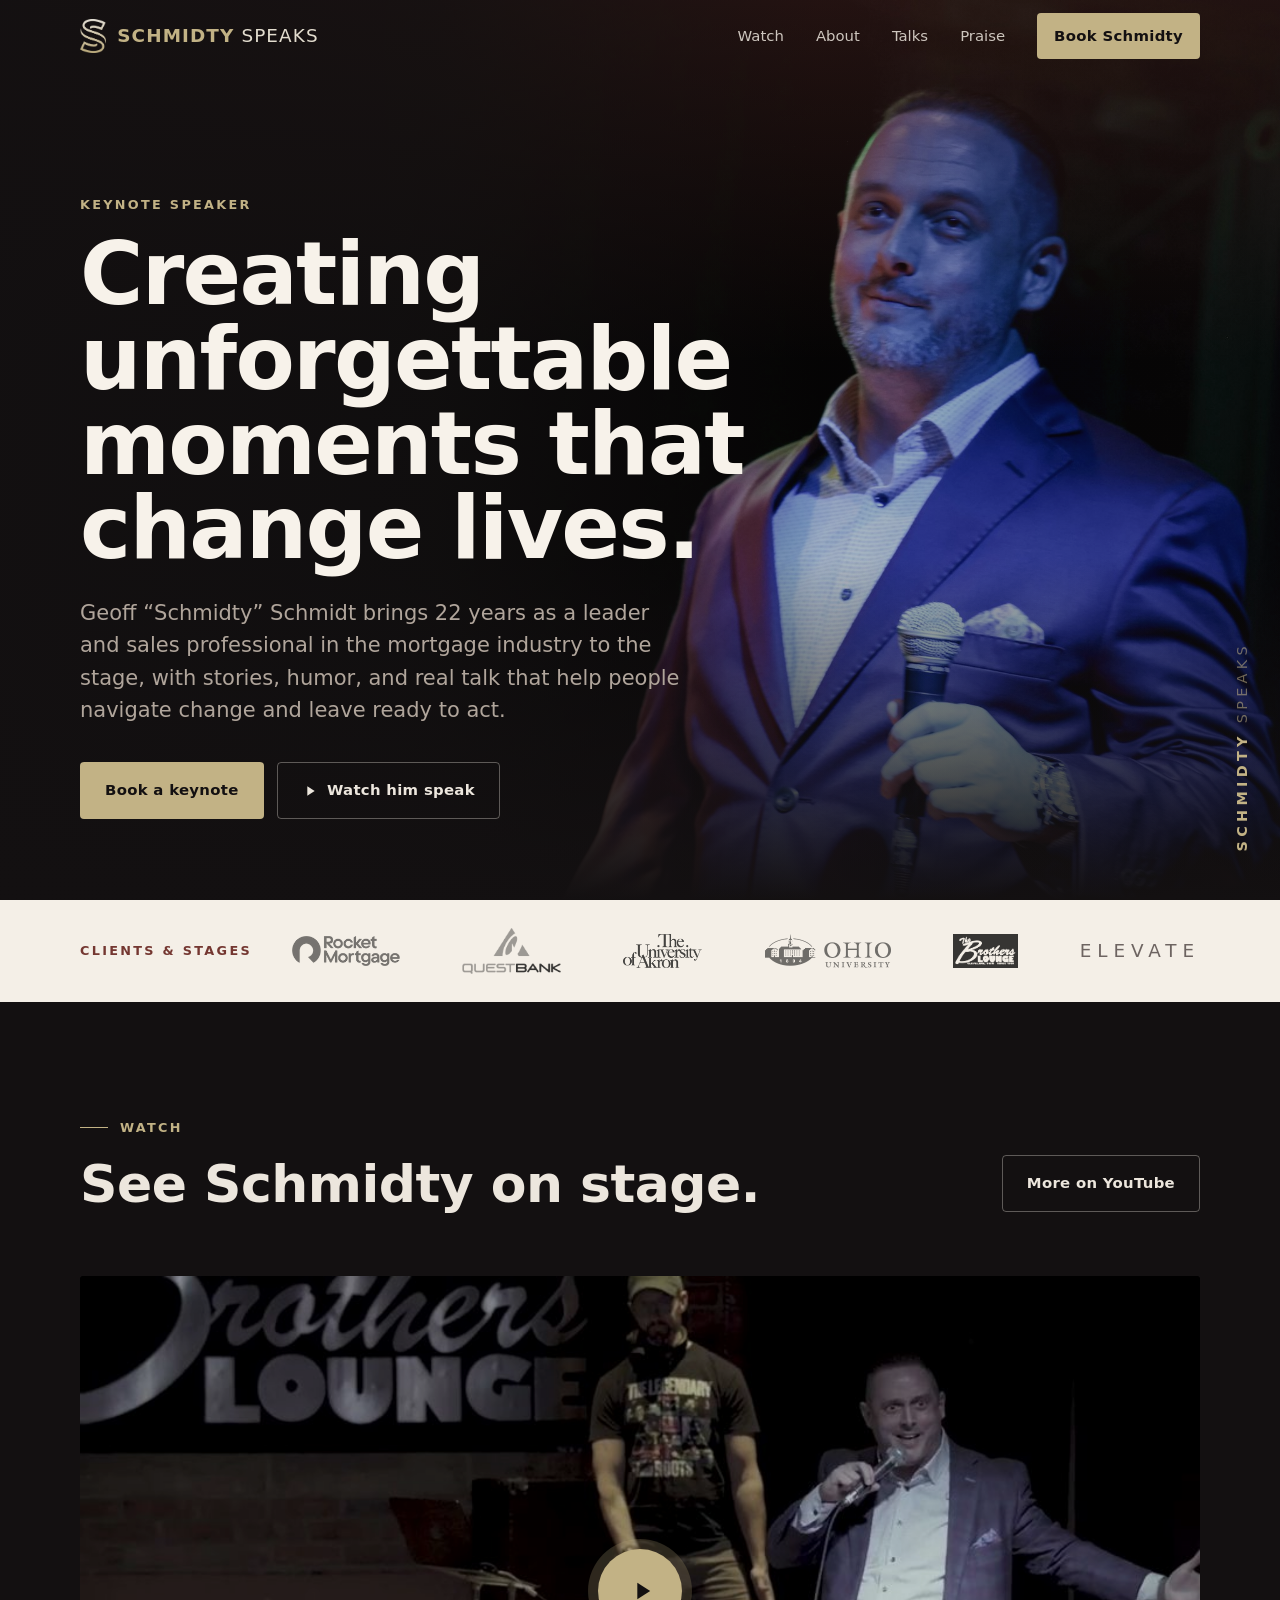
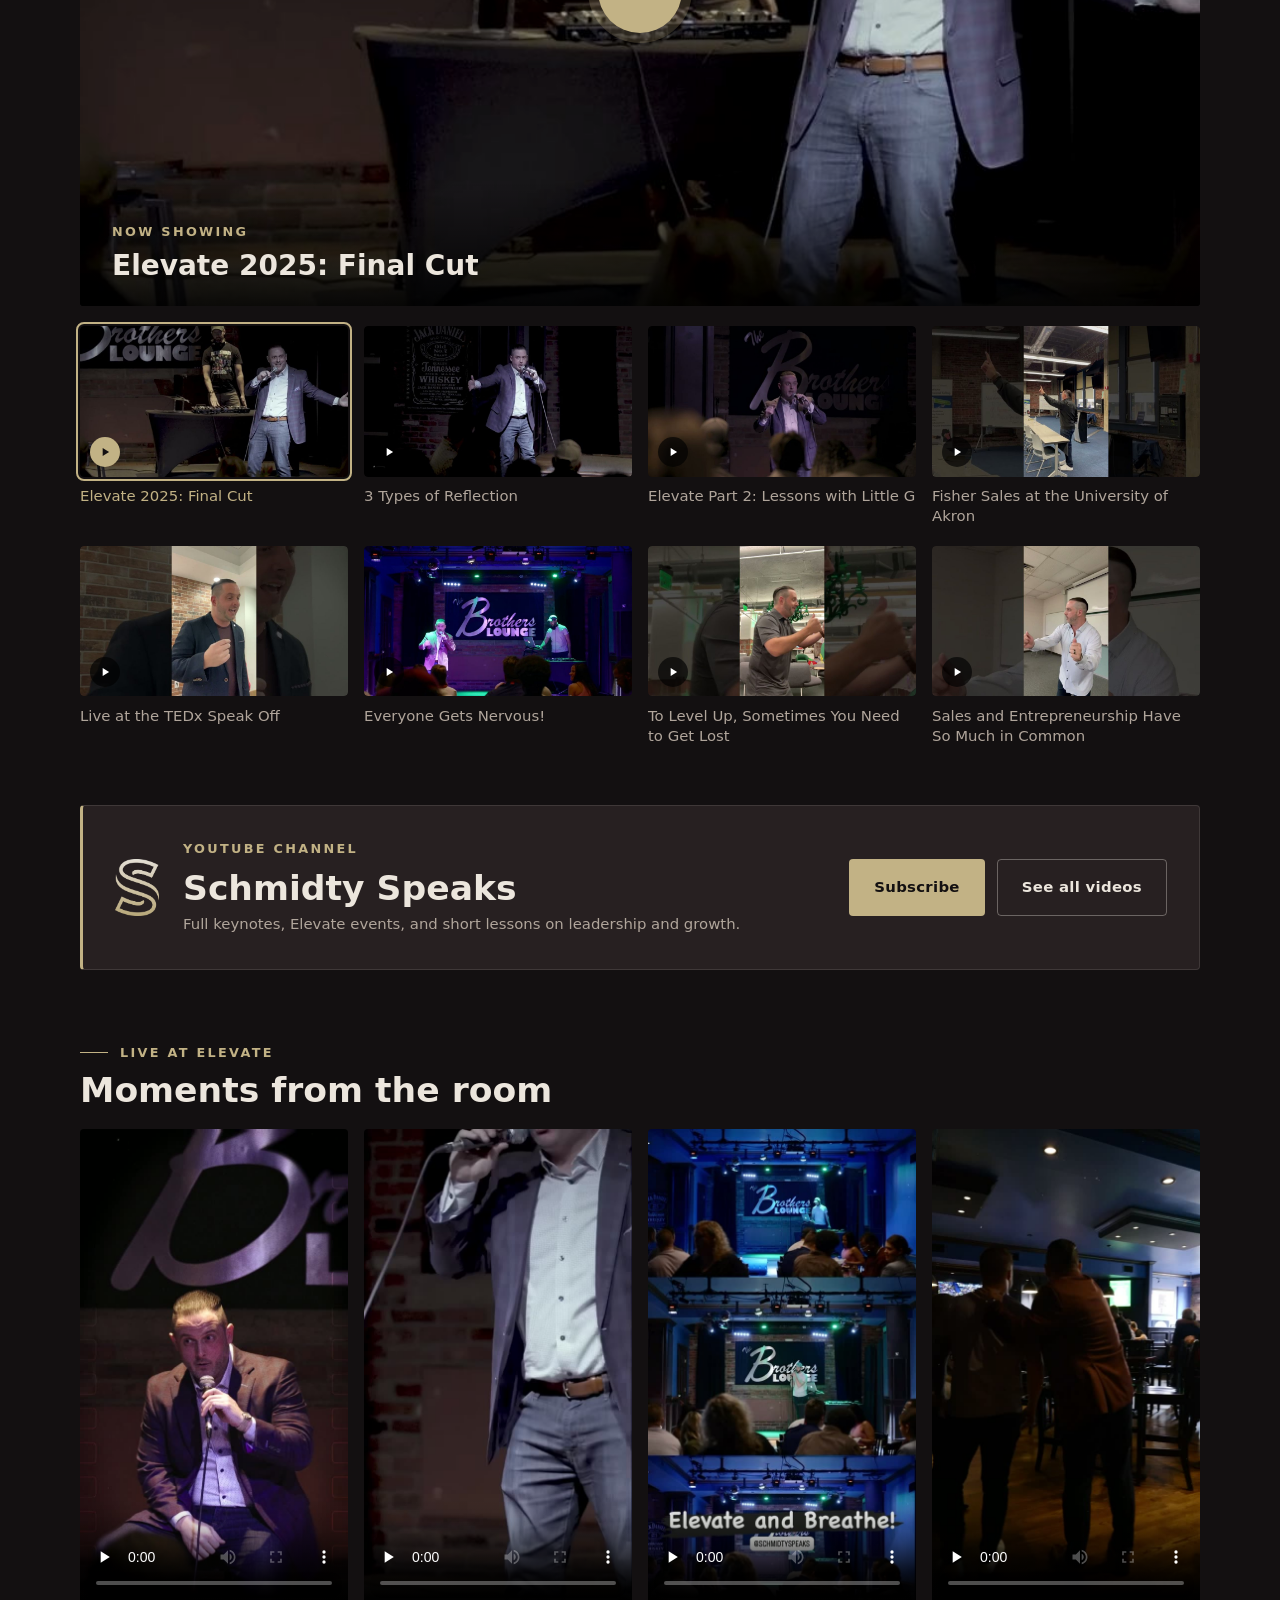
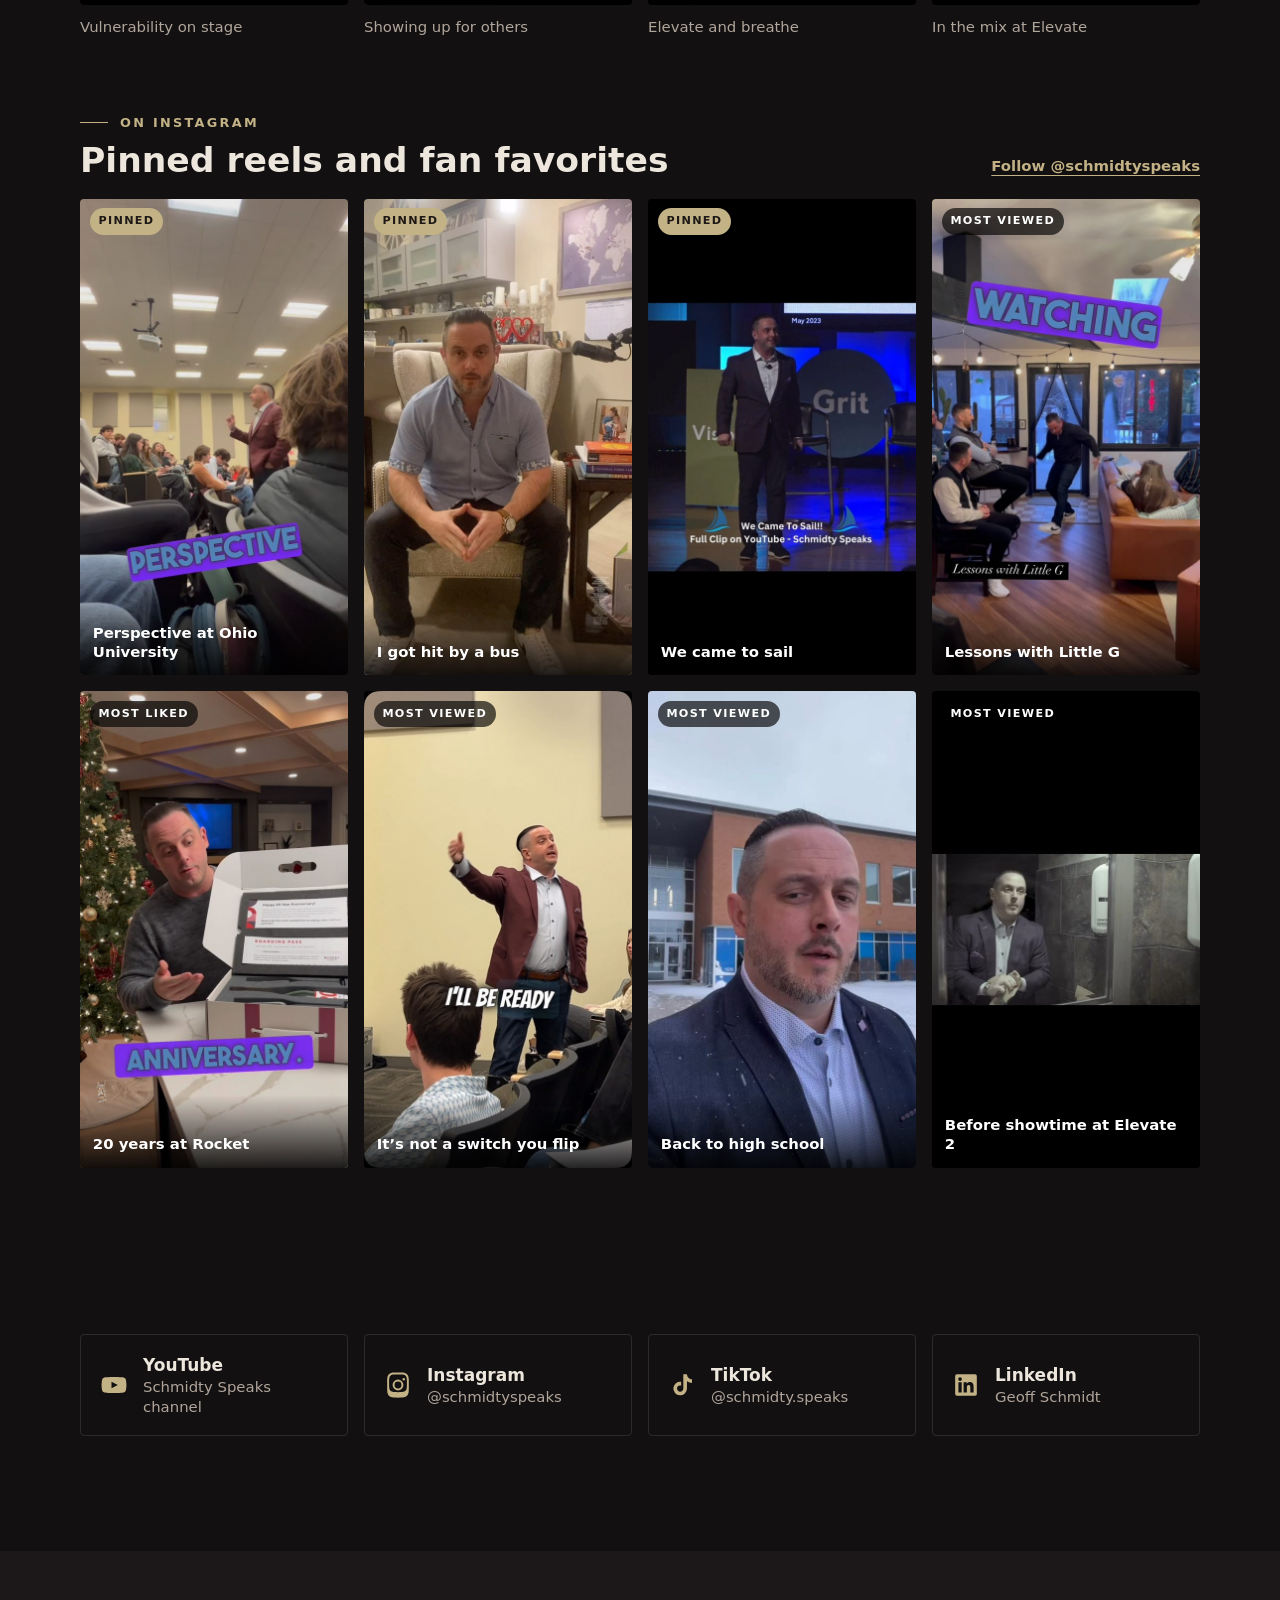
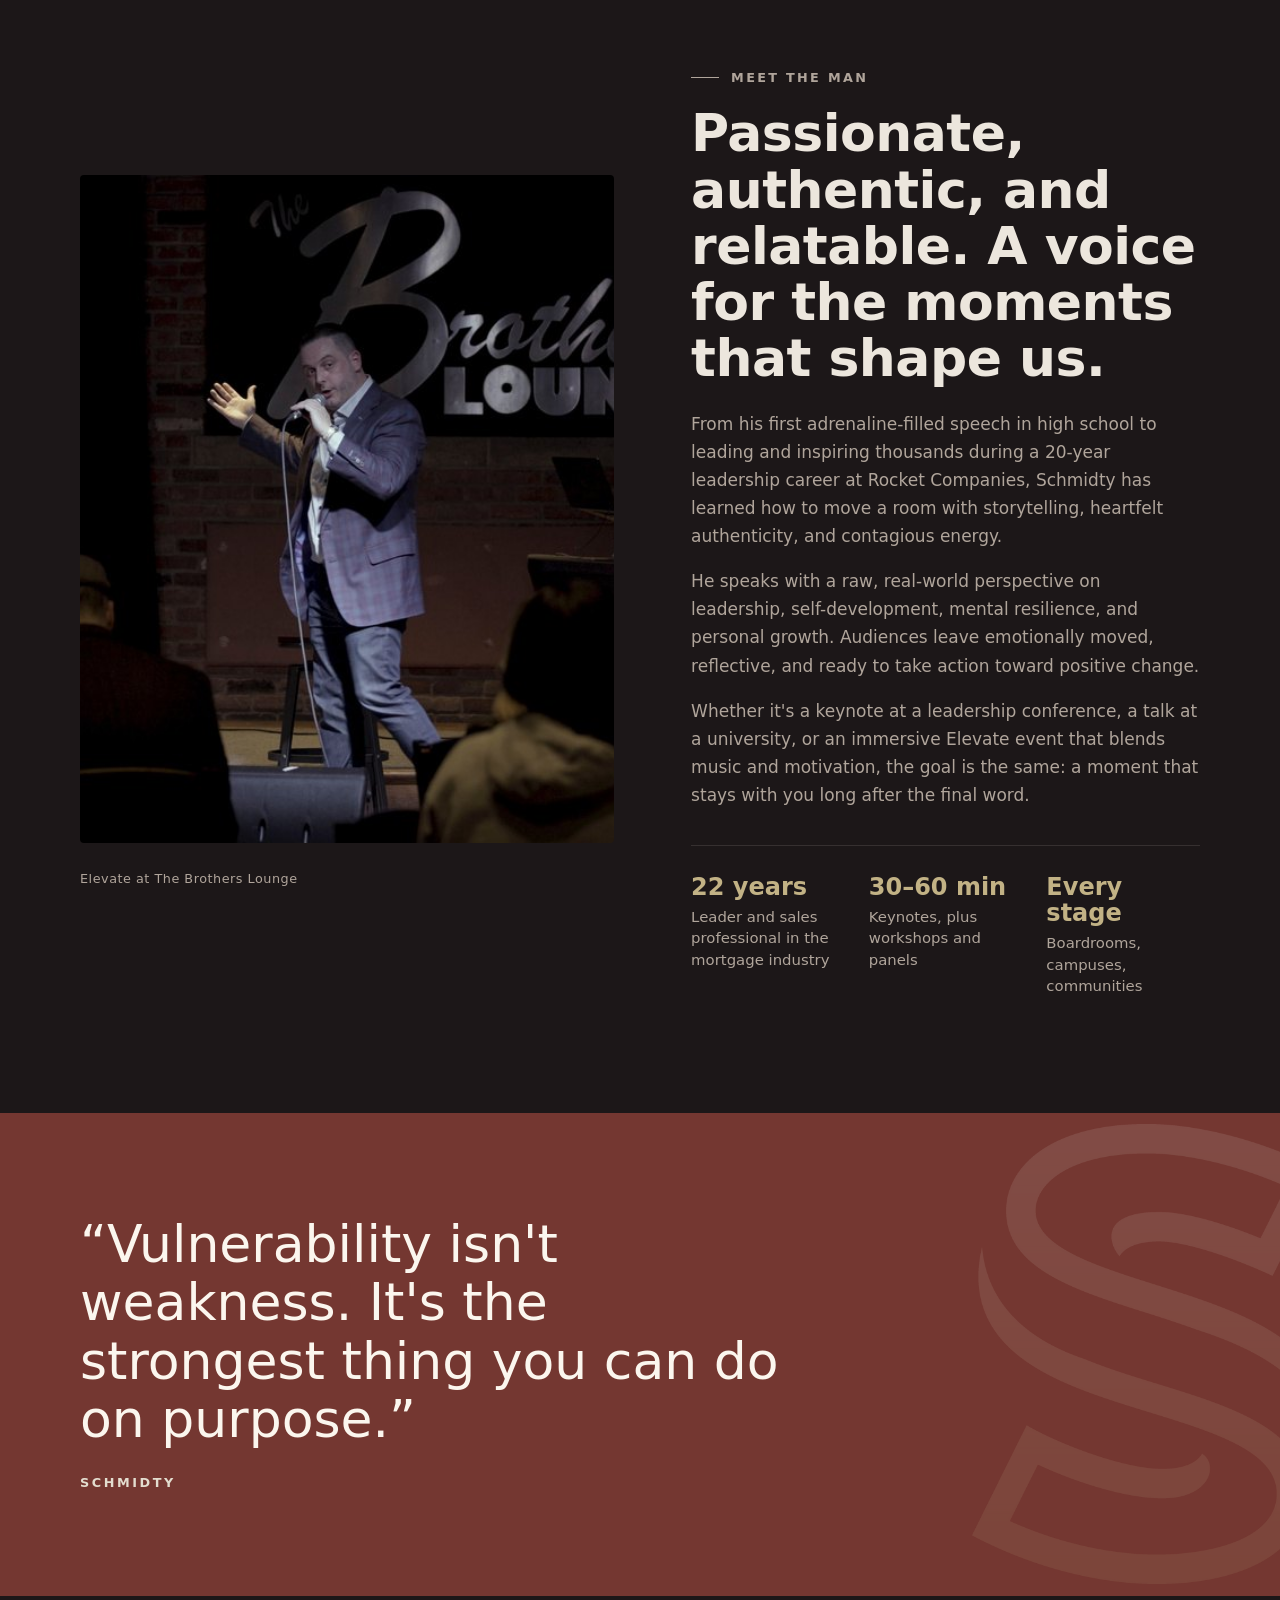
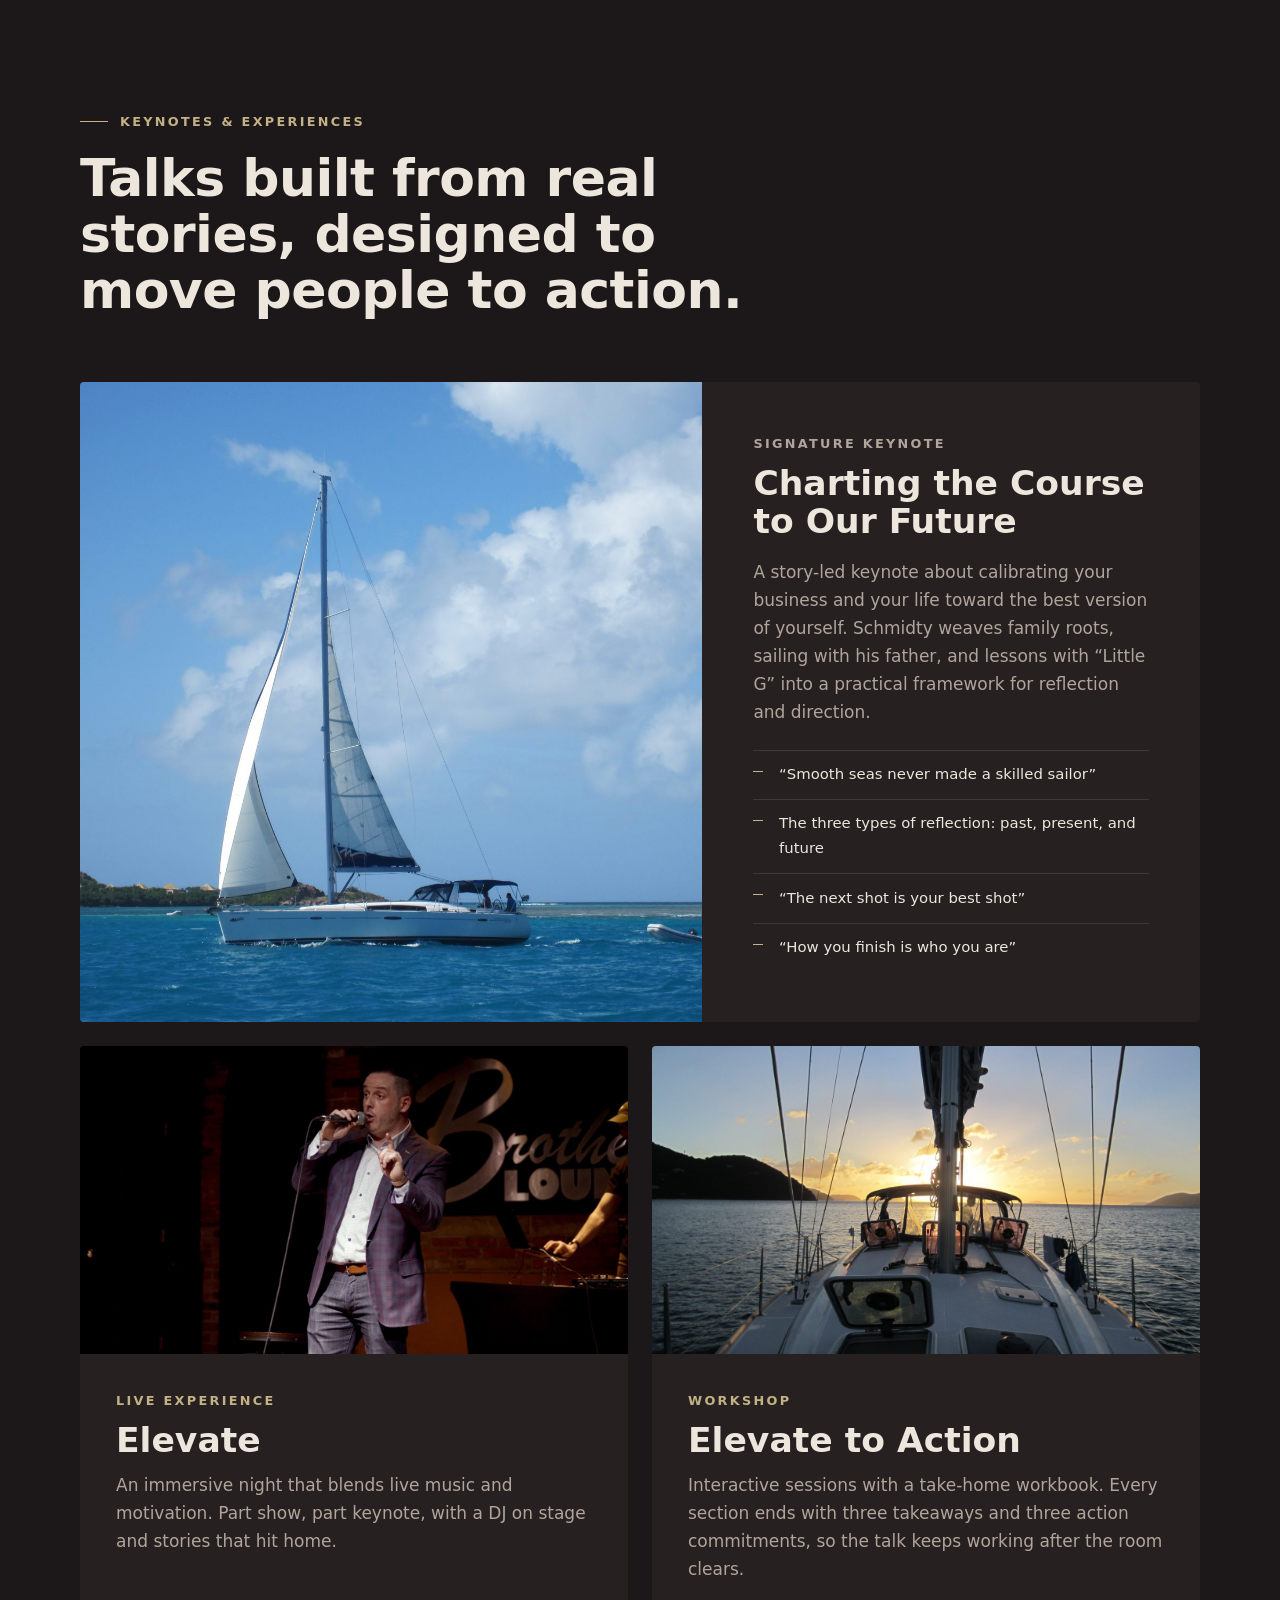
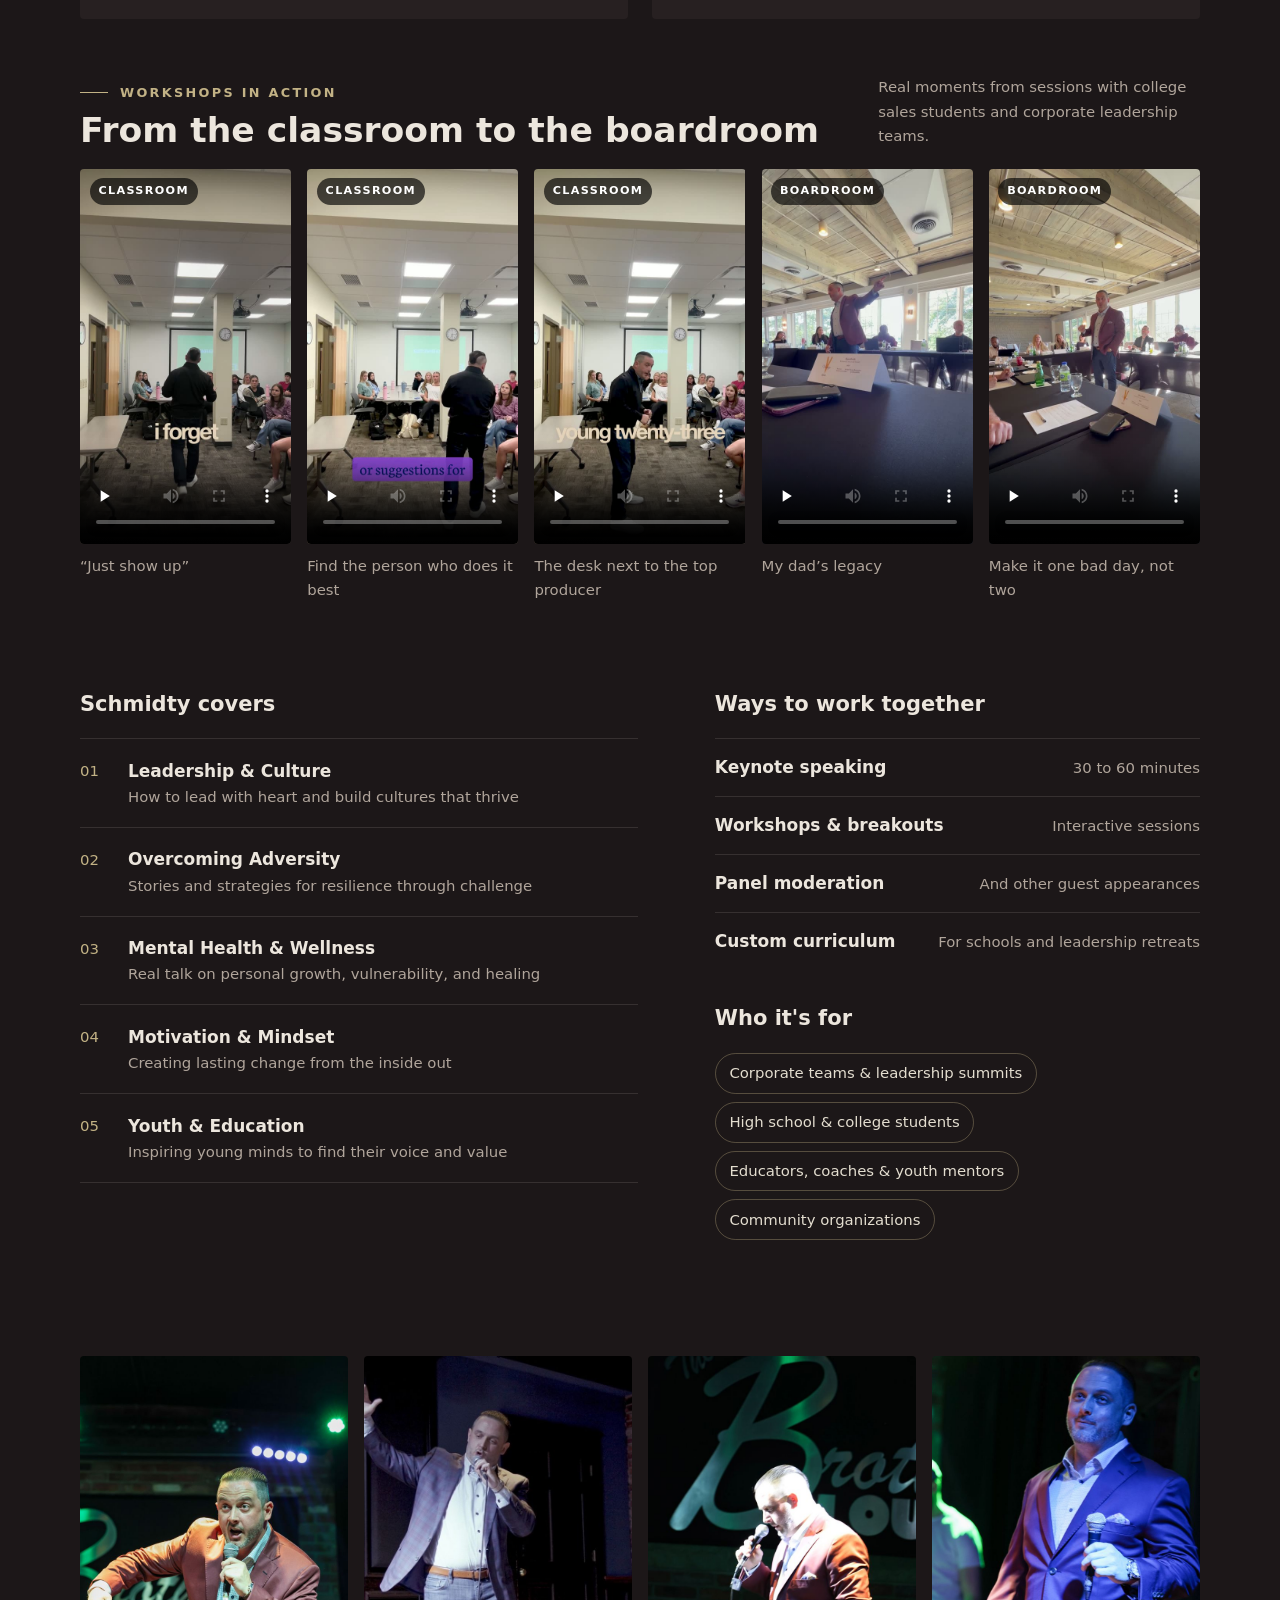
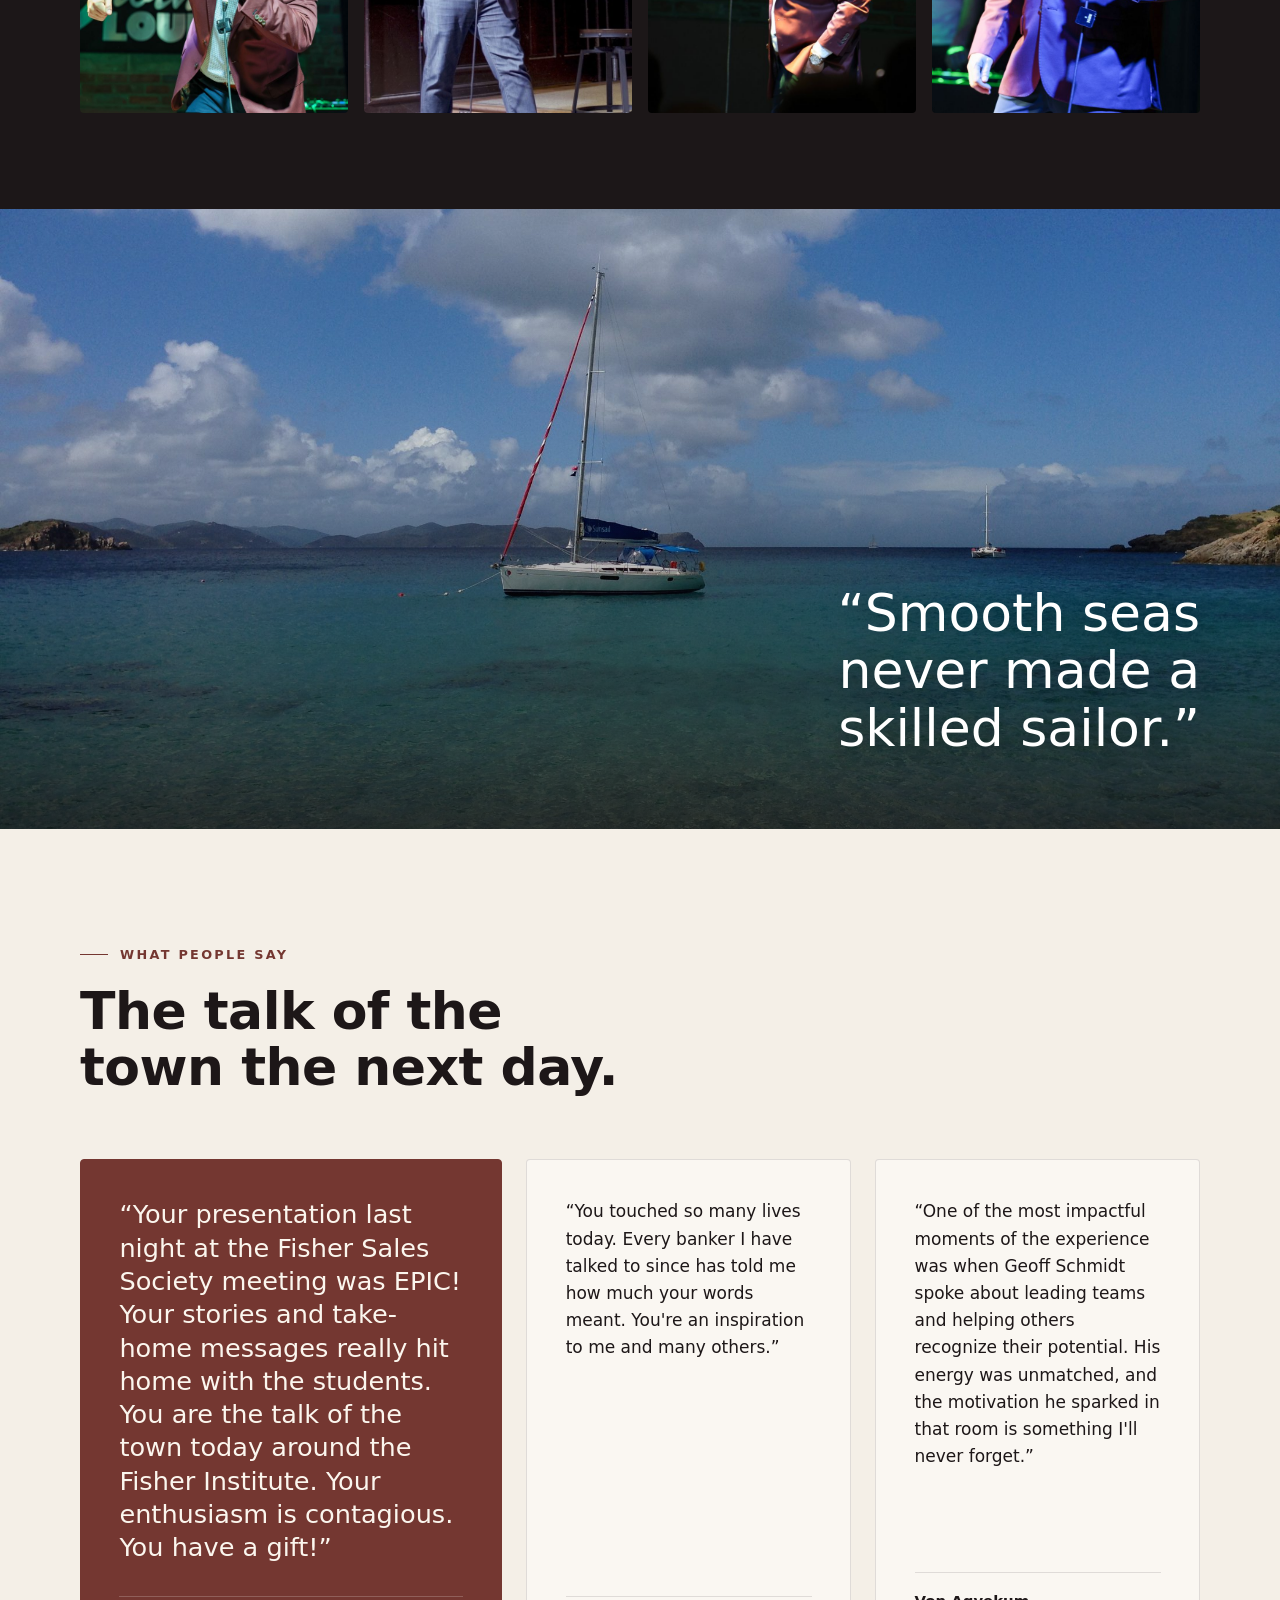
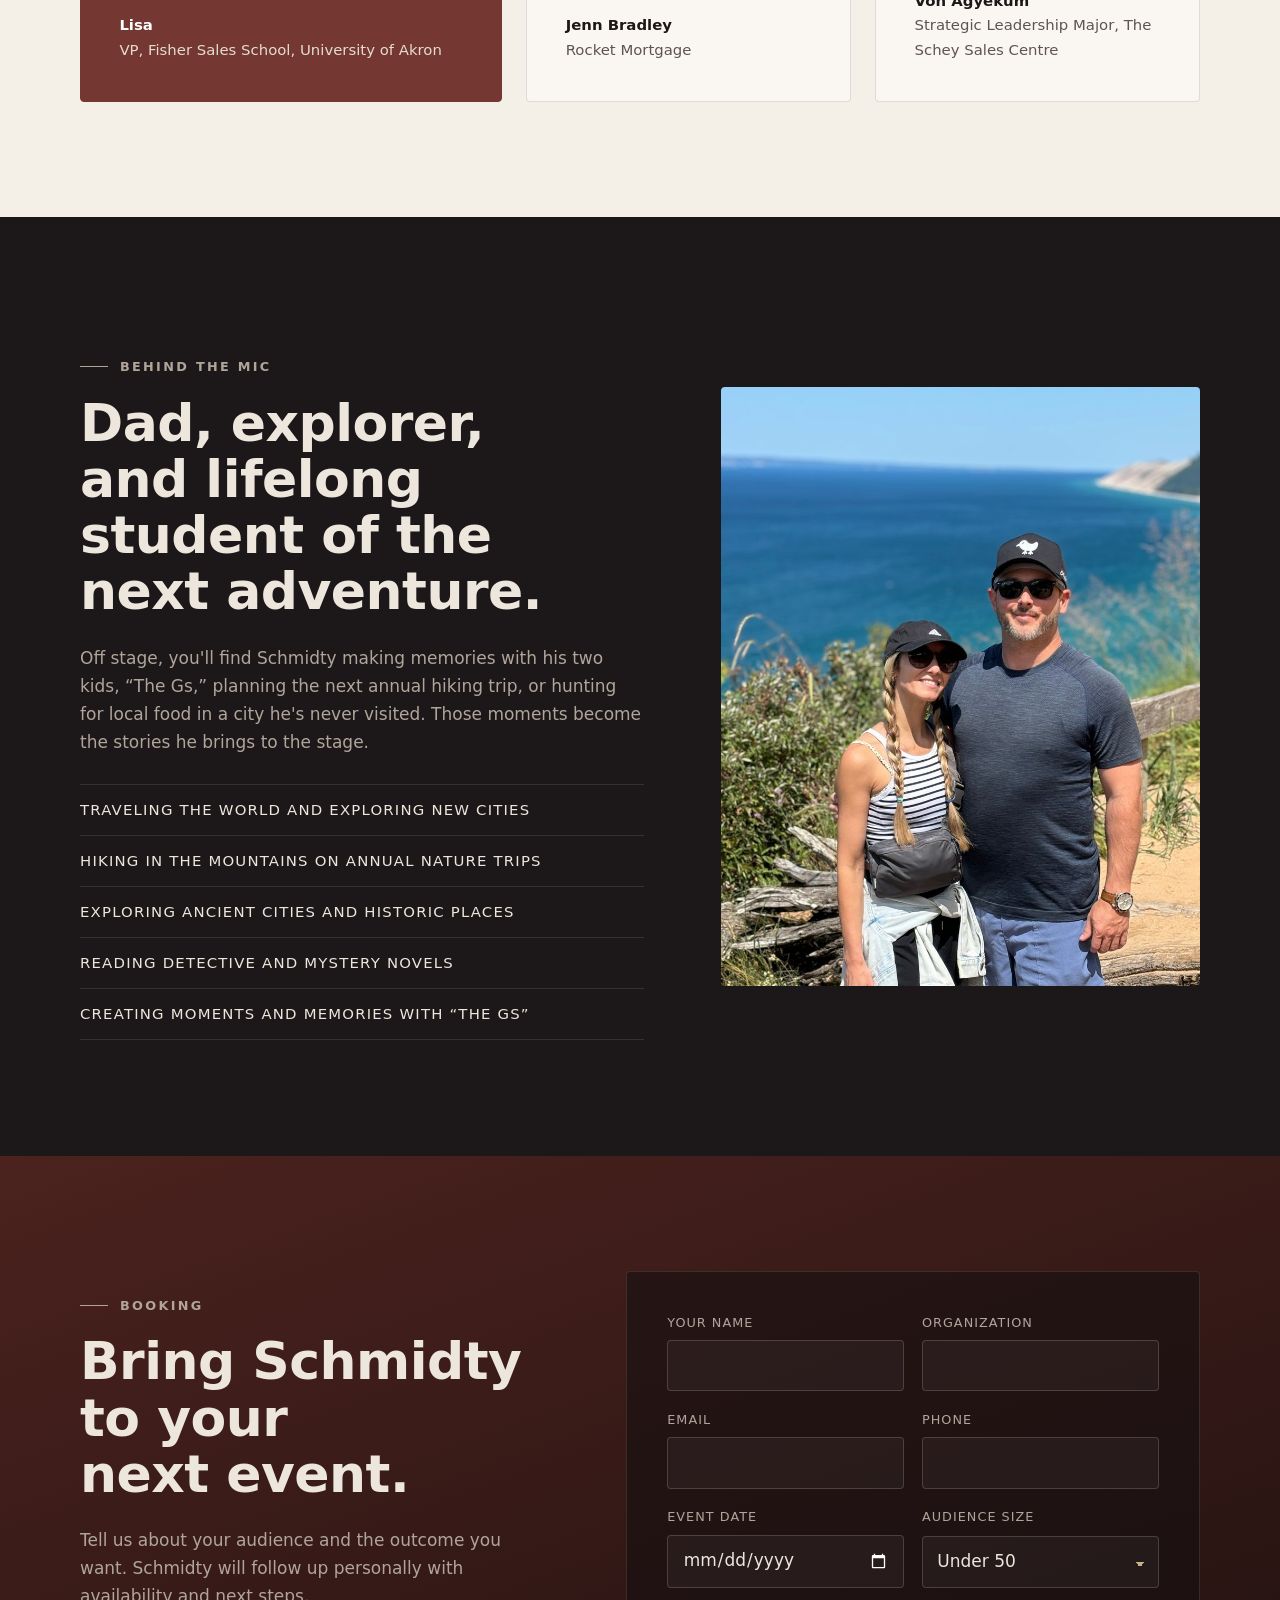
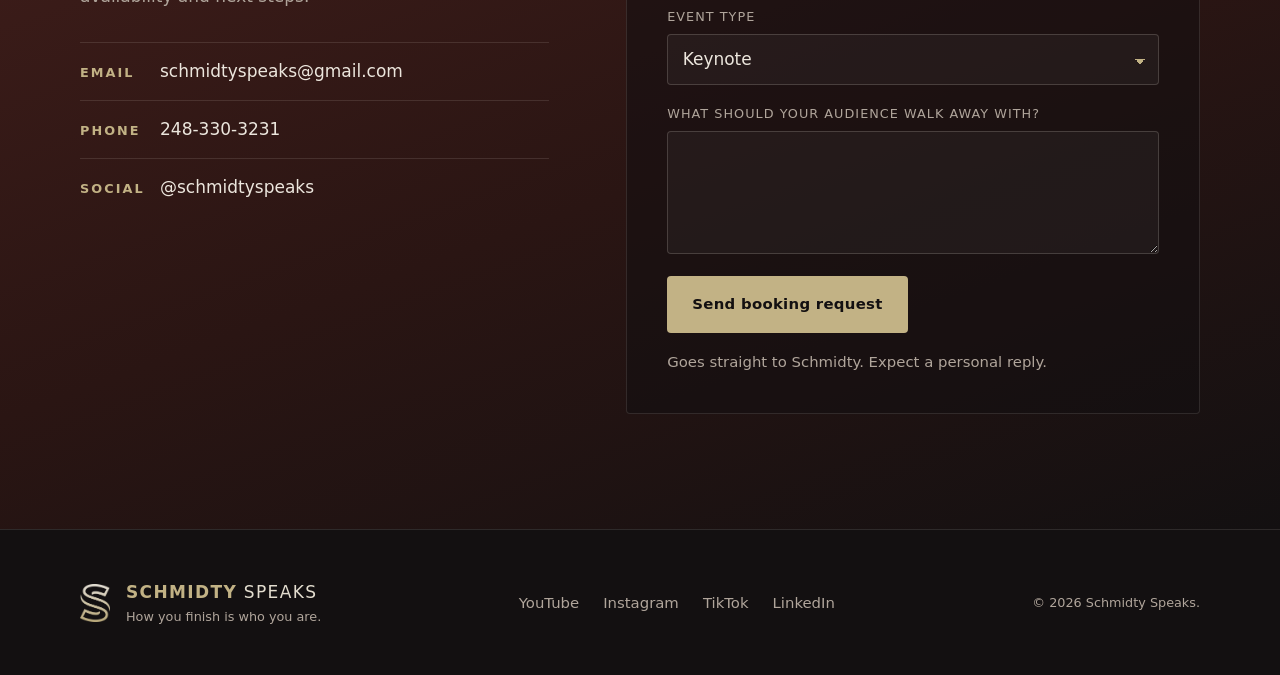
==== commit 485049c9: "Remove Cleveland, Ohio location references Co-authored-by: Perplexity <noreply@perplexity.ai>" ====
--- a/index.html
+++ b/index.html
@@ -4,31 +4,21 @@
 <meta charset="utf-8">
 <meta name="viewport" content="width=device-width, initial-scale=1">
 <title>Schmidty Speaks | Keynote Speaker Geoff Schmidt</title>
-<meta name="description" content="Geoff “Schmidty” Schmidt is a Cleveland keynote speaker on leadership, resilience, and mindset. Book a keynote, workshop, or panel for your team or campus.">
-<link rel="canonical" href="https://www.schmidtyspeaks.com/">
-<!-- Google Search Console: paste your verification token below and uncomment (or verify via DNS in Cloudflare) -->
-<!-- <meta name="google-site-verification" content="PASTE_TOKEN_HERE"> -->
-<meta property="og:site_name" content="Schmidty Speaks">
+<meta name="description" content="Geoff “Schmidty” Schmidt is a keynote speaker on leadership, resilience, and mindset. Book a keynote, workshop, or panel for your team or campus.">
 <meta property="og:title" content="Schmidty Speaks | Keynote Speaker Geoff Schmidt">
 <meta property="og:description" content="Creating unforgettable moments that change lives. Keynotes, workshops, and panels on leadership, resilience, and mindset.">
-<meta property="og:image" content="https://www.schmidtyspeaks.com/assets/stage-wide.jpg">
-<meta property="og:image:width" content="1050">
-<meta property="og:image:height" content="591">
+<meta property="og:image" content="assets/stage-wide.jpg">
 <meta property="og:type" content="website">
-<meta property="og:url" content="https://www.schmidtyspeaks.com/">
-<meta name="twitter:card" content="summary_large_image">
-<meta name="twitter:title" content="Schmidty Speaks | Keynote Speaker Geoff Schmidt">
-<meta name="twitter:description" content="Creating unforgettable moments that change lives. Keynotes, workshops, and panels on leadership, resilience, and mindset.">
-<meta name="twitter:image" content="https://www.schmidtyspeaks.com/assets/stage-wide.jpg">
-<link rel="icon" type="image/png" href="/assets/favicon.png">
+<meta property="og:url" content="https://schmidtyspeaks.com">
+<link rel="icon" type="image/png" href="assets/favicon.png">
 <link rel="preconnect" href="https://api.fontshare.com" crossorigin>
 <link href="https://api.fontshare.com/v2/css?f[]=clash-display@500,600&display=swap" rel="stylesheet">
 <link href="https://api.fontshare.com/v2/css?f[]=satoshi@400,500,700&display=swap" rel="stylesheet">
-<link rel="preload" as="image" href="/assets/hero-smile.jpg">
-<link rel="stylesheet" href="/styles.css?v=8">
+<link rel="preload" as="image" href="assets/hero-smile.jpg">
+<link rel="stylesheet" href="styles.css?v=6">
 <script>document.documentElement.classList.add("js")</script>
 <script type="application/ld+json">
-{"@context":"https://schema.org","@graph":[{"@type":"Person","@id":"https://www.schmidtyspeaks.com/#geoff","name":"Geoff Schmidt","alternateName":["Schmidty","Schmidty Speaks"],"jobTitle":"Keynote Speaker","url":"https://www.schmidtyspeaks.com/","image":"https://www.schmidtyspeaks.com/assets/stage-wide.jpg","email":"mailto:schmidtyspeaks@gmail.com","telephone":"+1-248-330-3231","alumniOf":{"@type":"CollegeOrUniversity","name":"Michigan State University"},"address":{"@type":"PostalAddress","addressLocality":"Westlake","addressRegion":"OH","addressCountry":"US"},"sameAs":["https://www.youtube.com/@schmidtyspeaks","https://www.instagram.com/schmidtyspeaks/","https://www.tiktok.com/@schmidty.speaks","https://www.linkedin.com/in/geoff-schmidt-78b8a6326"],"description":"Keynote speaker on leadership, resilience, and mindset. 22 years at Rocket Mortgage; founder of Schmidty Speaks.","knowsAbout":["Leadership and culture","Overcoming adversity","Mental health and wellness","Motivation and mindset","Youth and education","Sales"]},{"@type":"WebSite","name":"Schmidty Speaks","url":"https://www.schmidtyspeaks.com/","publisher":{"@id":"https://www.schmidtyspeaks.com/#geoff"}}]}
+{"@context":"https://schema.org","@type":"Person","name":"Geoff Schmidt","alternateName":"Schmidty Speaks","jobTitle":"Keynote Speaker","url":"https://schmidtyspeaks.com","email":"mailto:schmidtyspeaks@gmail.com","telephone":"+1-248-330-3231","sameAs":["https://www.youtube.com/@schmidtyspeaks","https://www.instagram.com/schmidtyspeaks/","https://www.tiktok.com/@schmidty.speaks","https://www.linkedin.com/in/geoff-schmidt-78b8a6326"]}
 </script>
 </head>
 <body>
@@ -37,33 +27,14 @@
 <header class="site-header" id="header">
   <div class="wrap header-inner">
     <a class="brand" href="#top" aria-label="Schmidty Speaks home">
-      <img src="/assets/logo-s.png" alt="" width="28" height="36">
+      <img src="assets/logo-s.png" alt="" width="28" height="36">
       <span class="brand-word"><b>Schmidty</b> Speaks</span>
     </a>
     <nav class="nav" id="nav" aria-label="Primary">
       <a href="#watch">Watch</a>
       <a href="#about">About</a>
-      <div class="nav-group">
-        <button class="nav-drop-btn" type="button" aria-expanded="false" aria-controls="menu-talks">Talks<svg class="chev" viewBox="0 0 12 12" width="10" height="10" aria-hidden="true"><path d="M2 4l4 4 4-4" fill="none" stroke="currentColor" stroke-width="1.5"/></svg></button>
-        <div class="nav-menu" id="menu-talks">
-          <a href="#talks">All talks &amp; formats</a>
-          <a href="/keynotes/charting-the-course/">Charting the Course keynote</a>
-          <a href="/elevate/">Elevate live experience</a>
-          <a href="/workshops/">Elevate to Action workshops</a>
-        </div>
-      </div>
-      <div class="nav-group">
-        <button class="nav-drop-btn" type="button" aria-expanded="false" aria-controls="menu-who">Who it's for<svg class="chev" viewBox="0 0 12 12" width="10" height="10" aria-hidden="true"><path d="M2 4l4 4 4-4" fill="none" stroke="currentColor" stroke-width="1.5"/></svg></button>
-        <div class="nav-menu" id="menu-who">
-          <a href="/corporate/">Corporate &amp; sales teams</a>
-          <a href="/associations/">Conferences &amp; associations</a>
-          <a href="/colleges/">Colleges &amp; universities</a>
-          <a href="/schools/">High schools, youth &amp; educators</a>
-          <a href="/cleveland-keynote-speaker/">Cleveland &amp; Ohio events</a>
-        </div>
-      </div>
+      <a href="#talks">Talks</a>
       <a href="#praise">Praise</a>
-      <a href="/planner-kit/">Planner Kit</a>
       <a class="btn btn-gold btn-sm" href="#book">Book Schmidty</a>
     </nav>
     <button class="menu-btn" id="menuBtn" aria-expanded="false" aria-controls="nav" aria-label="Open menu">
@@ -77,10 +48,10 @@
 <!-- HERO -->
 <section class="hero" id="top">
   <div class="hero-media" aria-hidden="true">
-    <img src="/assets/hero-smile.jpg" alt="">
+    <img src="assets/hero-smile.jpg" alt="">
   </div>
   <div class="wrap hero-inner">
-    <p class="eyebrow">Keynote speaker &middot; Cleveland, Ohio</p>
+    <p class="eyebrow">Keynote speaker</p>
     <h1 class="hero-title">Creating unforgettable moments that change lives.</h1>
     <p class="hero-sub">Geoff “Schmidty” Schmidt brings 22 years as a leader and sales professional in the mortgage industry to the stage, with stories, humor, and real talk that help people navigate change and leave ready to act.</p>
     <div class="hero-ctas">
@@ -96,11 +67,11 @@
   <div class="wrap clients-inner">
     <p class="clients-label">Clients &amp; stages</p>
     <ul class="logo-row">
-      <li><img src="/assets/client-rocket.png" alt="Rocket Mortgage" height="34" class="logo-rocket"></li>
-      <li><img src="/assets/client-questbank.png" alt="Questbank (Canada)" height="46" class="logo-questbank"></li>
-      <li><img src="/assets/client-akron.png" alt="The University of Akron" height="44"></li>
-      <li><img src="/assets/client-ohio.png" alt="Ohio University" height="36"></li>
-      <li><img src="/assets/client-brothers.png" alt="The Brothers Lounge, Cleveland" height="44"></li>
+      <li><img src="assets/client-rocket.png" alt="Rocket Mortgage" height="34" class="logo-rocket"></li>
+      <li><img src="assets/client-questbank.png" alt="Questbank (Canada)" height="46" class="logo-questbank"></li>
+      <li><img src="assets/client-akron.png" alt="The University of Akron" height="44"></li>
+      <li><img src="assets/client-ohio.png" alt="Ohio University" height="36"></li>
+      <li><img src="assets/client-brothers.png" alt="The Brothers Lounge" height="44"></li>
       <li><span class="logo-text">ELEVATE</span></li>
     </ul>
   </div>
@@ -119,7 +90,7 @@
 
     <div class="player reveal" id="player" data-id="6aMfyfReLpI">
       <button class="player-poster" id="playerPoster" aria-label="Play video: Schmidty Speaks Elevate 2025 Final Cut">
-        <img id="playerImg" src="/assets/yt/6aMfyfReLpI.jpg" alt="">
+        <img id="playerImg" src="assets/yt/6aMfyfReLpI.jpg" alt="">
         <span class="play-ring" aria-hidden="true"><svg viewBox="0 0 24 24" width="28" height="28"><path fill="currentColor" d="M8 5v14l11-7z"/></svg></span>
       </button>
       <div class="player-meta">
@@ -129,18 +100,18 @@
     </div>
 
     <ul class="video-grid" id="videoGrid">
-      <li><button class="vid is-active" data-id="6aMfyfReLpI" data-title="Elevate 2025: Final Cut"><span class="vid-thumb"><img src="/assets/yt/6aMfyfReLpI.jpg" alt="" loading="lazy"><i class="vid-play" aria-hidden="true"><svg viewBox="0 0 24 24" width="14" height="14"><path fill="currentColor" d="M8 5v14l11-7z"/></svg></i></span><span class="vid-title">Elevate 2025: Final Cut</span></button></li>
-      <li><button class="vid" data-id="1VMv_w1eqRA" data-title="3 Types of Reflection"><span class="vid-thumb"><img src="/assets/yt/1VMv_w1eqRA.jpg" alt="" loading="lazy"><i class="vid-play" aria-hidden="true"><svg viewBox="0 0 24 24" width="14" height="14"><path fill="currentColor" d="M8 5v14l11-7z"/></svg></i></span><span class="vid-title">3 Types of Reflection</span></button></li>
-      <li><button class="vid" data-id="OvHZwMlIizE" data-title="Elevate Part 2: Lessons with Little G"><span class="vid-thumb"><img src="/assets/yt/OvHZwMlIizE.jpg" alt="" loading="lazy"><i class="vid-play" aria-hidden="true"><svg viewBox="0 0 24 24" width="14" height="14"><path fill="currentColor" d="M8 5v14l11-7z"/></svg></i></span><span class="vid-title">Elevate Part 2: Lessons with Little G</span></button></li>
-      <li><button class="vid" data-id="XL_8BrN3oXg" data-title="Fisher Sales at the University of Akron"><span class="vid-thumb"><img src="/assets/yt/XL_8BrN3oXg.jpg" alt="" loading="lazy"><i class="vid-play" aria-hidden="true"><svg viewBox="0 0 24 24" width="14" height="14"><path fill="currentColor" d="M8 5v14l11-7z"/></svg></i></span><span class="vid-title">Fisher Sales at the University of Akron</span></button></li>
-      <li><button class="vid" data-id="8FYg4rmkSTg" data-title="Live at the TEDx Speak Off"><span class="vid-thumb"><img src="/assets/yt/8FYg4rmkSTg.jpg" alt="" loading="lazy"><i class="vid-play" aria-hidden="true"><svg viewBox="0 0 24 24" width="14" height="14"><path fill="currentColor" d="M8 5v14l11-7z"/></svg></i></span><span class="vid-title">Live at the TEDx Speak Off</span></button></li>
-      <li><button class="vid" data-id="oCrvVvxhPcQ" data-title="Everyone Gets Nervous!"><span class="vid-thumb"><img src="/assets/yt/oCrvVvxhPcQ.jpg" alt="" loading="lazy"><i class="vid-play" aria-hidden="true"><svg viewBox="0 0 24 24" width="14" height="14"><path fill="currentColor" d="M8 5v14l11-7z"/></svg></i></span><span class="vid-title">Everyone Gets Nervous!</span></button></li>
-      <li><button class="vid" data-id="QyZnX5eRglw" data-title="To Level Up, Sometimes You Need to Get Lost"><span class="vid-thumb"><img src="/assets/yt/QyZnX5eRglw.jpg" alt="" loading="lazy"><i class="vid-play" aria-hidden="true"><svg viewBox="0 0 24 24" width="14" height="14"><path fill="currentColor" d="M8 5v14l11-7z"/></svg></i></span><span class="vid-title">To Level Up, Sometimes You Need to Get Lost</span></button></li>
-      <li><button class="vid" data-id="U0_migt1C8I" data-title="Sales and Entrepreneurship Have So Much in Common"><span class="vid-thumb"><img src="/assets/yt/U0_migt1C8I.jpg" alt="" loading="lazy"><i class="vid-play" aria-hidden="true"><svg viewBox="0 0 24 24" width="14" height="14"><path fill="currentColor" d="M8 5v14l11-7z"/></svg></i></span><span class="vid-title">Sales and Entrepreneurship Have So Much in Common</span></button></li>
+      <li><button class="vid is-active" data-id="6aMfyfReLpI" data-title="Elevate 2025: Final Cut"><span class="vid-thumb"><img src="assets/yt/6aMfyfReLpI.jpg" alt="" loading="lazy"><i class="vid-play" aria-hidden="true"><svg viewBox="0 0 24 24" width="14" height="14"><path fill="currentColor" d="M8 5v14l11-7z"/></svg></i></span><span class="vid-title">Elevate 2025: Final Cut</span></button></li>
+      <li><button class="vid" data-id="1VMv_w1eqRA" data-title="3 Types of Reflection"><span class="vid-thumb"><img src="assets/yt/1VMv_w1eqRA.jpg" alt="" loading="lazy"><i class="vid-play" aria-hidden="true"><svg viewBox="0 0 24 24" width="14" height="14"><path fill="currentColor" d="M8 5v14l11-7z"/></svg></i></span><span class="vid-title">3 Types of Reflection</span></button></li>
+      <li><button class="vid" data-id="OvHZwMlIizE" data-title="Elevate Part 2: Lessons with Little G"><span class="vid-thumb"><img src="assets/yt/OvHZwMlIizE.jpg" alt="" loading="lazy"><i class="vid-play" aria-hidden="true"><svg viewBox="0 0 24 24" width="14" height="14"><path fill="currentColor" d="M8 5v14l11-7z"/></svg></i></span><span class="vid-title">Elevate Part 2: Lessons with Little G</span></button></li>
+      <li><button class="vid" data-id="XL_8BrN3oXg" data-title="Fisher Sales at the University of Akron"><span class="vid-thumb"><img src="assets/yt/XL_8BrN3oXg.jpg" alt="" loading="lazy"><i class="vid-play" aria-hidden="true"><svg viewBox="0 0 24 24" width="14" height="14"><path fill="currentColor" d="M8 5v14l11-7z"/></svg></i></span><span class="vid-title">Fisher Sales at the University of Akron</span></button></li>
+      <li><button class="vid" data-id="8FYg4rmkSTg" data-title="Live at the TEDx Speak Off"><span class="vid-thumb"><img src="assets/yt/8FYg4rmkSTg.jpg" alt="" loading="lazy"><i class="vid-play" aria-hidden="true"><svg viewBox="0 0 24 24" width="14" height="14"><path fill="currentColor" d="M8 5v14l11-7z"/></svg></i></span><span class="vid-title">Live at the TEDx Speak Off</span></button></li>
+      <li><button class="vid" data-id="oCrvVvxhPcQ" data-title="Everyone Gets Nervous!"><span class="vid-thumb"><img src="assets/yt/oCrvVvxhPcQ.jpg" alt="" loading="lazy"><i class="vid-play" aria-hidden="true"><svg viewBox="0 0 24 24" width="14" height="14"><path fill="currentColor" d="M8 5v14l11-7z"/></svg></i></span><span class="vid-title">Everyone Gets Nervous!</span></button></li>
+      <li><button class="vid" data-id="QyZnX5eRglw" data-title="To Level Up, Sometimes You Need to Get Lost"><span class="vid-thumb"><img src="assets/yt/QyZnX5eRglw.jpg" alt="" loading="lazy"><i class="vid-play" aria-hidden="true"><svg viewBox="0 0 24 24" width="14" height="14"><path fill="currentColor" d="M8 5v14l11-7z"/></svg></i></span><span class="vid-title">To Level Up, Sometimes You Need to Get Lost</span></button></li>
+      <li><button class="vid" data-id="U0_migt1C8I" data-title="Sales and Entrepreneurship Have So Much in Common"><span class="vid-thumb"><img src="assets/yt/U0_migt1C8I.jpg" alt="" loading="lazy"><i class="vid-play" aria-hidden="true"><svg viewBox="0 0 24 24" width="14" height="14"><path fill="currentColor" d="M8 5v14l11-7z"/></svg></i></span><span class="vid-title">Sales and Entrepreneurship Have So Much in Common</span></button></li>
     </ul>
 
     <div class="channel reveal">
-      <img class="channel-logo" src="/assets/logo-s.png" alt="" width="44" height="56">
+      <img class="channel-logo" src="assets/logo-s.png" alt="" width="44" height="56">
       <div class="channel-copy">
         <p class="tag">YouTube channel</p>
         <h3 class="h3">Schmidty Speaks</h3>
@@ -159,10 +130,10 @@
       </div>
     </div>
     <ul class="reels clips reveal">
-      <li class="clip"><video src="/assets/clips/vulnerable.mp4" poster="/assets/clips/vulnerable.jpg" controls playsinline preload="none" aria-label="Vulnerability on stage"></video><span class="clip-title">Vulnerability on stage</span></li>
-      <li class="clip"><video src="/assets/clips/showing-up.mp4" poster="/assets/clips/showing-up.jpg" controls playsinline preload="none" aria-label="Showing up for others"></video><span class="clip-title">Showing up for others</span></li>
-      <li class="clip"><video src="/assets/clips/elevate-breathe.mp4" poster="/assets/clips/elevate-breathe.jpg" controls playsinline preload="none" aria-label="Elevate and breathe"></video><span class="clip-title">Elevate and breathe</span></li>
-      <li class="clip"><video src="/assets/clips/in-the-mix.mp4" poster="/assets/clips/in-the-mix.jpg" controls playsinline preload="none" aria-label="In the mix at Elevate"></video><span class="clip-title">In the mix at Elevate</span></li>
+      <li class="clip"><video src="assets/clips/vulnerable.mp4" poster="assets/clips/vulnerable.jpg" controls playsinline preload="none" aria-label="Vulnerability on stage"></video><span class="clip-title">Vulnerability on stage</span></li>
+      <li class="clip"><video src="assets/clips/showing-up.mp4" poster="assets/clips/showing-up.jpg" controls playsinline preload="none" aria-label="Showing up for others"></video><span class="clip-title">Showing up for others</span></li>
+      <li class="clip"><video src="assets/clips/elevate-breathe.mp4" poster="assets/clips/elevate-breathe.jpg" controls playsinline preload="none" aria-label="Elevate and breathe"></video><span class="clip-title">Elevate and breathe</span></li>
+      <li class="clip"><video src="assets/clips/in-the-mix.mp4" poster="assets/clips/in-the-mix.jpg" controls playsinline preload="none" aria-label="In the mix at Elevate"></video><span class="clip-title">In the mix at Elevate</span></li>
     </ul>
 
     <div class="reels-head reveal">
@@ -173,14 +144,14 @@
       <a class="text-link" href="https://www.instagram.com/schmidtyspeaks/" target="_blank" rel="noopener">Follow @schmidtyspeaks</a>
     </div>
     <ul class="reels ig-reels reveal">
-      <li><a class="reel" href="https://www.instagram.com/schmidtyspeaks/reel/DGlRLvRpHwW/" target="_blank" rel="noopener" aria-label="Watch on Instagram: Perspective at Ohio University"><img src="/assets/ig/DGlRLvRpHwW.jpg?v=2" alt="" loading="lazy"><span class="reel-badge is-pinned">Pinned</span><span class="reel-title">Perspective at Ohio University</span></a></li>
-      <li><a class="reel" href="https://www.instagram.com/schmidtyspeaks/reel/C2gbwkUgOvu/" target="_blank" rel="noopener" aria-label="Watch on Instagram: I got hit by a bus"><img src="/assets/ig/C2gbwkUgOvu.jpg?v=2" alt="" loading="lazy"><span class="reel-badge is-pinned">Pinned</span><span class="reel-title">I got hit by a bus</span></a></li>
-      <li><a class="reel" href="https://www.instagram.com/schmidtyspeaks/reel/Cvv2UcjAPBx/" target="_blank" rel="noopener" aria-label="Watch on Instagram: We came to sail"><img src="/assets/ig/Cvv2UcjAPBx.jpg?v=2" alt="" loading="lazy"><span class="reel-badge is-pinned">Pinned</span><span class="reel-title">We came to sail</span></a></li>
-      <li><a class="reel" href="https://www.instagram.com/schmidtyspeaks/reel/DDYRJAQpLxi/" target="_blank" rel="noopener" aria-label="Watch on Instagram: Lessons with Little G"><img src="/assets/ig/DDYRJAQpLxi.jpg?v=2" alt="" loading="lazy"><span class="reel-badge">Most viewed</span><span class="reel-title">Lessons with Little G</span></a></li>
-      <li><a class="reel" href="https://www.instagram.com/schmidtyspeaks/reel/DEY0X8_sg29/" target="_blank" rel="noopener" aria-label="Watch on Instagram: 20 years at Rocket"><img src="/assets/ig/DEY0X8_sg29.jpg?v=2" alt="" loading="lazy"><span class="reel-badge">Most liked</span><span class="reel-title">20 years at Rocket</span></a></li>
-      <li><a class="reel" href="https://www.instagram.com/schmidtyspeaks/reel/DHMzeq0pB8I/" target="_blank" rel="noopener" aria-label="Watch on Instagram: It’s not a switch you flip"><img src="/assets/ig/DHMzeq0pB8I.jpg?v=2" alt="" loading="lazy"><span class="reel-badge">Most viewed</span><span class="reel-title">It’s not a switch you flip</span></a></li>
-      <li><a class="reel" href="https://www.instagram.com/schmidtyspeaks/reel/DVHBXi_gReO/" target="_blank" rel="noopener" aria-label="Watch on Instagram: Back to high school"><img src="/assets/ig/DVHBXi_gReO.jpg?v=2" alt="" loading="lazy"><span class="reel-badge">Most viewed</span><span class="reel-title">Back to high school</span></a></li>
-      <li><a class="reel" href="https://www.instagram.com/schmidtyspeaks/reel/DIh3QZqJPpX/" target="_blank" rel="noopener" aria-label="Watch on Instagram: Before showtime at Elevate 2"><img src="/assets/ig/DIh3QZqJPpX.jpg?v=2" alt="" loading="lazy"><span class="reel-badge">Most viewed</span><span class="reel-title">Before showtime at Elevate 2</span></a></li>
+      <li><a class="reel" href="https://www.instagram.com/schmidtyspeaks/reel/DGlRLvRpHwW/" target="_blank" rel="noopener" aria-label="Watch on Instagram: Perspective at Ohio University"><img src="assets/ig/DGlRLvRpHwW.jpg?v=2" alt="" loading="lazy"><span class="reel-badge is-pinned">Pinned</span><span class="reel-title">Perspective at Ohio University</span></a></li>
+      <li><a class="reel" href="https://www.instagram.com/schmidtyspeaks/reel/C2gbwkUgOvu/" target="_blank" rel="noopener" aria-label="Watch on Instagram: I got hit by a bus"><img src="assets/ig/C2gbwkUgOvu.jpg?v=2" alt="" loading="lazy"><span class="reel-badge is-pinned">Pinned</span><span class="reel-title">I got hit by a bus</span></a></li>
+      <li><a class="reel" href="https://www.instagram.com/schmidtyspeaks/reel/Cvv2UcjAPBx/" target="_blank" rel="noopener" aria-label="Watch on Instagram: We came to sail"><img src="assets/ig/Cvv2UcjAPBx.jpg?v=2" alt="" loading="lazy"><span class="reel-badge is-pinned">Pinned</span><span class="reel-title">We came to sail</span></a></li>
+      <li><a class="reel" href="https://www.instagram.com/schmidtyspeaks/reel/DDYRJAQpLxi/" target="_blank" rel="noopener" aria-label="Watch on Instagram: Lessons with Little G"><img src="assets/ig/DDYRJAQpLxi.jpg?v=2" alt="" loading="lazy"><span class="reel-badge">Most viewed</span><span class="reel-title">Lessons with Little G</span></a></li>
+      <li><a class="reel" href="https://www.instagram.com/schmidtyspeaks/reel/DEY0X8_sg29/" target="_blank" rel="noopener" aria-label="Watch on Instagram: 20 years at Rocket"><img src="assets/ig/DEY0X8_sg29.jpg?v=2" alt="" loading="lazy"><span class="reel-badge">Most liked</span><span class="reel-title">20 years at Rocket</span></a></li>
+      <li><a class="reel" href="https://www.instagram.com/schmidtyspeaks/reel/DHMzeq0pB8I/" target="_blank" rel="noopener" aria-label="Watch on Instagram: It’s not a switch you flip"><img src="assets/ig/DHMzeq0pB8I.jpg?v=2" alt="" loading="lazy"><span class="reel-badge">Most viewed</span><span class="reel-title">It’s not a switch you flip</span></a></li>
+      <li><a class="reel" href="https://www.instagram.com/schmidtyspeaks/reel/DVHBXi_gReO/" target="_blank" rel="noopener" aria-label="Watch on Instagram: Back to high school"><img src="assets/ig/DVHBXi_gReO.jpg?v=2" alt="" loading="lazy"><span class="reel-badge">Most viewed</span><span class="reel-title">Back to high school</span></a></li>
+      <li><a class="reel" href="https://www.instagram.com/schmidtyspeaks/reel/DIh3QZqJPpX/" target="_blank" rel="noopener" aria-label="Watch on Instagram: Before showtime at Elevate 2"><img src="assets/ig/DIh3QZqJPpX.jpg?v=2" alt="" loading="lazy"><span class="reel-badge">Most viewed</span><span class="reel-title">Before showtime at Elevate 2</span></a></li>
     </ul>
     <div class="reels-more reveal">
       <p>160+ more posts and reels on Instagram.</p>
@@ -212,8 +183,8 @@
 <section class="section about" id="about">
   <div class="wrap about-grid">
     <figure class="about-photo reveal">
-      <img src="/assets/stage-wide.jpg" alt="Geoff Schmidt speaking on stage at The Brothers Lounge in Cleveland, with a DJ behind him" loading="lazy">
-      <figcaption>Elevate at The Brothers Lounge, Cleveland</figcaption>
+      <img src="assets/stage-wide.jpg" alt="Geoff Schmidt speaking on stage at The Brothers Lounge, with a DJ behind him" loading="lazy">
+      <figcaption>Elevate at The Brothers Lounge</figcaption>
     </figure>
     <div class="about-copy reveal">
       <p class="kicker">Meet the man</p>
@@ -250,7 +221,7 @@
 
     <article class="feature-talk reveal">
       <div class="feature-media">
-        <img src="/assets/sail-underway.jpg" alt="A white sailboat under full sail on turquoise water beneath a blue sky" loading="lazy">
+        <img src="assets/sail-underway.jpg" alt="A white sailboat under full sail on turquoise water beneath a blue sky" loading="lazy">
       </div>
       <div class="feature-copy">
         <p class="tag">Signature keynote</p>
@@ -262,27 +233,24 @@
           <li>“The next shot is your best shot”</li>
           <li>“How you finish is who you are”</li>
         </ul>
-        <a class="text-link talk-more" href="/keynotes/charting-the-course/">Explore the keynote</a>
       </div>
     </article>
 
     <div class="talk-cards">
       <article class="talk-card reveal">
-        <img src="/assets/elevate-dj.jpg" alt="Schmidty speaking into a microphone on stage at The Brothers Lounge while the DJ plays behind him" loading="lazy">
+        <img src="assets/elevate-dj.jpg" alt="Schmidty speaking into a microphone on stage at The Brothers Lounge while the DJ plays behind him" loading="lazy">
         <div class="talk-card-body">
           <p class="tag">Live experience</p>
           <h3 class="h3">Elevate</h3>
           <p>An immersive night that blends live music and motivation. Part show, part keynote, with a DJ on stage and stories that hit home.</p>
-          <a class="text-link talk-more" href="/elevate/">About Elevate</a>
         </div>
       </article>
       <article class="talk-card reveal">
-        <img src="/assets/sail-sunset.jpg" alt="View from the bow of a sailboat looking toward the mast at sunset" loading="lazy">
+        <img src="assets/sail-sunset.jpg" alt="View from the bow of a sailboat looking toward the mast at sunset" loading="lazy">
         <div class="talk-card-body">
           <p class="tag">Workshop</p>
           <h3 class="h3">Elevate to Action</h3>
           <p>Interactive sessions with a take-home workbook. Every section ends with three takeaways and three action commitments, so the talk keeps working after the room clears.</p>
-          <a class="text-link talk-more" href="/workshops/">Workshop details</a>
         </div>
       </article>
     </div>
@@ -296,11 +264,11 @@
       <p class="reels-note">Real moments from sessions with college sales students and corporate leadership teams.</p>
     </div>
     <ul class="reels clips session-clips reveal">
-      <li class="clip"><span class="clip-media"><video src="/assets/clips/just-show-up.mp4" poster="/assets/clips/just-show-up.jpg" controls playsinline preload="none" aria-label="“Just show up”"></video><span class="reel-badge">Classroom</span></span><span class="clip-title">“Just show up”</span></li>
-      <li class="clip"><span class="clip-media"><video src="/assets/clips/feed-your-mind.mp4" poster="/assets/clips/feed-your-mind.jpg" controls playsinline preload="none" aria-label="Find the person who does it best"></video><span class="reel-badge">Classroom</span></span><span class="clip-title">Find the person who does it best</span></li>
-      <li class="clip"><span class="clip-media"><video src="/assets/clips/sit-next-to-the-best.mp4" poster="/assets/clips/sit-next-to-the-best.jpg" controls playsinline preload="none" aria-label="The desk next to the top producer"></video><span class="reel-badge">Classroom</span></span><span class="clip-title">The desk next to the top producer</span></li>
-      <li class="clip"><span class="clip-media"><video src="/assets/clips/dads-legacy.mp4" poster="/assets/clips/dads-legacy.jpg" controls playsinline preload="none" aria-label="My dad’s legacy"></video><span class="reel-badge">Boardroom</span></span><span class="clip-title">My dad’s legacy</span></li>
-      <li class="clip"><span class="clip-media"><video src="/assets/clips/make-it-one.mp4" poster="/assets/clips/make-it-one.jpg" controls playsinline preload="none" aria-label="Make it one bad day, not two"></video><span class="reel-badge">Boardroom</span></span><span class="clip-title">Make it one bad day, not two</span></li>
+      <li class="clip"><span class="clip-media"><video src="assets/clips/just-show-up.mp4" poster="assets/clips/just-show-up.jpg" controls playsinline preload="none" aria-label="“Just show up”"></video><span class="reel-badge">Classroom</span></span><span class="clip-title">“Just show up”</span></li>
+      <li class="clip"><span class="clip-media"><video src="assets/clips/feed-your-mind.mp4" poster="assets/clips/feed-your-mind.jpg" controls playsinline preload="none" aria-label="Find the person who does it best"></video><span class="reel-badge">Classroom</span></span><span class="clip-title">Find the person who does it best</span></li>
+      <li class="clip"><span class="clip-media"><video src="assets/clips/sit-next-to-the-best.mp4" poster="assets/clips/sit-next-to-the-best.jpg" controls playsinline preload="none" aria-label="The desk next to the top producer"></video><span class="reel-badge">Classroom</span></span><span class="clip-title">The desk next to the top producer</span></li>
+      <li class="clip"><span class="clip-media"><video src="assets/clips/dads-legacy.mp4" poster="assets/clips/dads-legacy.jpg" controls playsinline preload="none" aria-label="My dad’s legacy"></video><span class="reel-badge">Boardroom</span></span><span class="clip-title">My dad’s legacy</span></li>
+      <li class="clip"><span class="clip-media"><video src="assets/clips/make-it-one.mp4" poster="assets/clips/make-it-one.jpg" controls playsinline preload="none" aria-label="Make it one bad day, not two"></video><span class="reel-badge">Boardroom</span></span><span class="clip-title">Make it one bad day, not two</span></li>
     </ul>
 
     <div class="topics-grid">
@@ -323,12 +291,10 @@
           <li><b>Custom curriculum</b><span>For schools and leadership retreats</span></li>
         </ul>
         <h3 class="h4 mt">Who it's for</h3>
-        <ul class="chips chips--links">
-          <li><a href="/corporate/">Corporate teams &amp; leadership summits</a></li>
-          <li><a href="/associations/">Conferences &amp; associations</a></li>
-          <li><a href="/colleges/">College students &amp; sales programs</a></li>
-          <li><a href="/schools/">High schools, educators &amp; coaches</a></li>
-          <li><a href="/cleveland-keynote-speaker/">Cleveland &amp; Ohio events</a></li>
+        <ul class="chips">
+          <li>Corporate teams &amp; leadership summits</li>
+          <li>High school &amp; college students</li>
+          <li>Educators, coaches &amp; youth mentors</li>
           <li>Community organizations</li>
         </ul>
       </div>
@@ -340,17 +306,17 @@
 <section class="gallery" aria-label="Photos from the stage">
   <div class="wrap">
     <ul class="gallery-grid">
-      <li class="g-tall reveal"><img src="/assets/gallery/point.jpg" alt="Schmidty in a maroon jacket pointing to the crowd at The Brothers Lounge" loading="lazy"></li>
-      <li class="g-wide reveal"><img src="/assets/gallery/arm-raised.jpg" alt="Schmidty on stage with one arm raised, microphone in hand" loading="lazy"></li>
-      <li class="g-tall reveal"><img src="/assets/gallery/blue-mic.jpg" alt="Schmidty smiling on stage in a blue jacket holding a microphone" loading="lazy"></li>
-      <li class="g-tall reveal"><img src="/assets/gallery/mic-maroon.jpg" alt="Schmidty speaking into a microphone in front of The Brothers Lounge sign" loading="lazy"></li>
+      <li class="g-tall reveal"><img src="assets/gallery/point.jpg" alt="Schmidty in a maroon jacket pointing to the crowd at The Brothers Lounge" loading="lazy"></li>
+      <li class="g-wide reveal"><img src="assets/gallery/arm-raised.jpg" alt="Schmidty on stage with one arm raised, microphone in hand" loading="lazy"></li>
+      <li class="g-tall reveal"><img src="assets/gallery/blue-mic.jpg" alt="Schmidty smiling on stage in a blue jacket holding a microphone" loading="lazy"></li>
+      <li class="g-tall reveal"><img src="assets/gallery/mic-maroon.jpg" alt="Schmidty speaking into a microphone in front of The Brothers Lounge sign" loading="lazy"></li>
     </ul>
   </div>
 </section>
 
 <!-- SAIL BAND -->
 <section class="sail-band" aria-label="Smooth seas never made a skilled sailor">
-  <img src="/assets/sail-anchored.jpg" alt="A sailboat anchored in a clear turquoise bay under white clouds" loading="lazy">
+  <img src="assets/sail-anchored.jpg" alt="A sailboat anchored in a clear turquoise bay under white clouds" loading="lazy">
   <div class="wrap sail-band-inner">
     <p class="sail-quote reveal">“Smooth seas never made a skilled sailor.”</p>
   </div>
@@ -396,55 +362,8 @@
       </ul>
     </div>
     <figure class="behind-photo reveal">
-      <img src="/assets/behind-the-mic.jpg" alt="Geoff Schmidt smiling on a sunny coastal overlook" loading="lazy">
+      <img src="assets/behind-the-mic.jpg" alt="Geoff Schmidt smiling on a sunny coastal overlook" loading="lazy">
     </figure>
-  </div>
-</section>
-
-<!-- WORKBOOK -->
-<section class="section workbook" id="workbook">
-  <div class="wrap workbook-grid">
-    <div class="workbook-copy reveal">
-      <img class="wb-cover wb-cover--lg" src="/assets/downloads/workbook-cover.jpg" alt="Cover of the 3 Types of Reflection mini-workbook" width="300" height="388" loading="lazy">
-      <div>
-        <p class="kicker">Free workbook</p>
-        <h2 class="h2">Take the 3 types of reflection home.</h2>
-        <p>The past, present, and future framework from Schmidty's keynote, in a printable mini-workbook: a short framing for each, three prompts, room to write, and a page for your three action commitments.</p>
-        <a class="text-link" href="/reflection-workbook/">See what's inside</a>
-      </div>
-    </div>
-    <div class="reveal">
-
-<div class="signup" id="workbook-signup">
-  <form class="signup-form book-form" id="signupHome" novalidate>
-    <div class="field-row">
-      <label class="field"><span>Your name</span><input name="name" autocomplete="name" required></label>
-      <label class="field"><span>Email</span><input name="email" type="email" autocomplete="email" required></label>
-    </div>
-    <label class="field"><span>I am a...</span>
-      <select name="role">
-        <option value="">Choose one</option>
-        <option>Event planner</option>
-        <option>HR or L&amp;D</option>
-        <option>Sales leader</option>
-        <option>Educator or coach</option>
-        <option>Student</option>
-        <option>Other</option>
-      </select>
-    </label>
-    <button class="btn btn-gold btn-submit" type="submit">Send me the workbook</button>
-    <input type="text" name="_honey" class="hp" tabindex="-1" autocomplete="off" aria-hidden="true">
-    <p class="form-note" role="status" aria-live="polite">Free PDF. Your details go straight to Schmidty and are never shared.</p>
-  </form>
-  <div class="signup-done" hidden>
-    <p class="kicker">You're in</p>
-    <h3 class="h3">Your workbook is ready.</h3>
-    <p>Thanks for signing up. Download the PDF, print it (it's letter size), and give yourself 20 quiet minutes with it.</p>
-    <a class="btn btn-gold" href="/assets/downloads/3-types-of-reflection-workbook.pdf" download data-download>Download the workbook (PDF)</a>
-  </div>
-</div>
-
-    </div>
   </div>
 </section>
 
@@ -502,42 +421,24 @@
 </main>
 
 <footer class="site-footer">
-  <div class="wrap">
-    <div class="footer-top">
-      <div class="footer-brand">
-        <img src="/assets/logo-s.png" alt="" width="34" height="44">
-        <div>
-          <p class="footer-word"><b>Schmidty</b> Speaks</p>
-          <p class="footer-tag">How you finish is who you are.</p>
-        </div>
-      </div>
-      <nav class="footer-cols" aria-label="Footer">
-        <div>
-          <p class="footer-h">Talks</p>
-          <ul><li><a href="/keynotes/charting-the-course/">Charting the Course keynote</a></li><li><a href="/elevate/">Elevate live experience</a></li><li><a href="/workshops/">Elevate to Action workshops</a></li></ul>
-        </div>
-        <div>
-          <p class="footer-h">Who it's for</p>
-          <ul><li><a href="/corporate/">Corporate &amp; sales teams</a></li><li><a href="/associations/">Conferences &amp; associations</a></li><li><a href="/colleges/">Colleges &amp; universities</a></li><li><a href="/schools/">High schools, youth &amp; educators</a></li><li><a href="/cleveland-keynote-speaker/">Cleveland &amp; Ohio events</a></li></ul>
-        </div>
-        <div>
-          <p class="footer-h">Resources</p>
-          <ul><li><a href="#watch">Watch Schmidty</a></li><li><a href="/reflection-workbook/">Free reflection workbook</a></li><li><a href="/planner-kit/">Event planner kit</a></li><li><a href="/assets/downloads/schmidty-speaks-one-sheet.pdf">Speaker one-sheet (PDF)</a></li><li><a href="#book">Book Schmidty</a></li></ul>
-        </div>
-        <div>
-          <p class="footer-h">Follow</p>
-          <ul><li><a href="https://www.youtube.com/@schmidtyspeaks" target="_blank" rel="noopener">YouTube</a></li><li><a href="https://www.instagram.com/schmidtyspeaks/" target="_blank" rel="noopener">Instagram</a></li><li><a href="https://www.tiktok.com/@schmidty.speaks" target="_blank" rel="noopener">TikTok</a></li><li><a href="https://www.linkedin.com/in/geoff-schmidt-78b8a6326" target="_blank" rel="noopener">LinkedIn</a></li></ul>
-        </div>
-      </nav>
-    </div>
-    <div class="footer-bottom">
-      <p class="footer-copy">&copy; 2026 Schmidty Speaks. Cleveland, Ohio.</p>
-      <p class="footer-copy"><a href="mailto:schmidtyspeaks@gmail.com">schmidtyspeaks@gmail.com</a> &middot; <a href="tel:+12483303231">248-330-3231</a></p>
-    </div>
+  <div class="wrap footer-inner">
+    <div class="footer-brand">
+      <img src="assets/logo-s.png" alt="" width="34" height="44">
+      <div>
+        <p class="footer-word"><b>Schmidty</b> Speaks</p>
+        <p class="footer-tag">How you finish is who you are.</p>
+      </div>
+    </div>
+    <nav class="footer-links" aria-label="Footer">
+      <a href="https://www.youtube.com/@schmidtyspeaks" target="_blank" rel="noopener">YouTube</a>
+      <a href="https://www.instagram.com/schmidtyspeaks/" target="_blank" rel="noopener">Instagram</a>
+      <a href="https://www.tiktok.com/@schmidty.speaks" target="_blank" rel="noopener">TikTok</a>
+      <a href="https://www.linkedin.com/in/geoff-schmidt-78b8a6326" target="_blank" rel="noopener">LinkedIn</a>
+    </nav>
+    <p class="footer-copy">&copy; 2026 Schmidty Speaks.</p>
   </div>
 </footer>
 
-<script src="/analytics.js?v=1" defer></script>
-<script src="/app.js?v=4" defer></script>
+<script src="app.js?v=4" defer></script>
 </body>
 </html>
